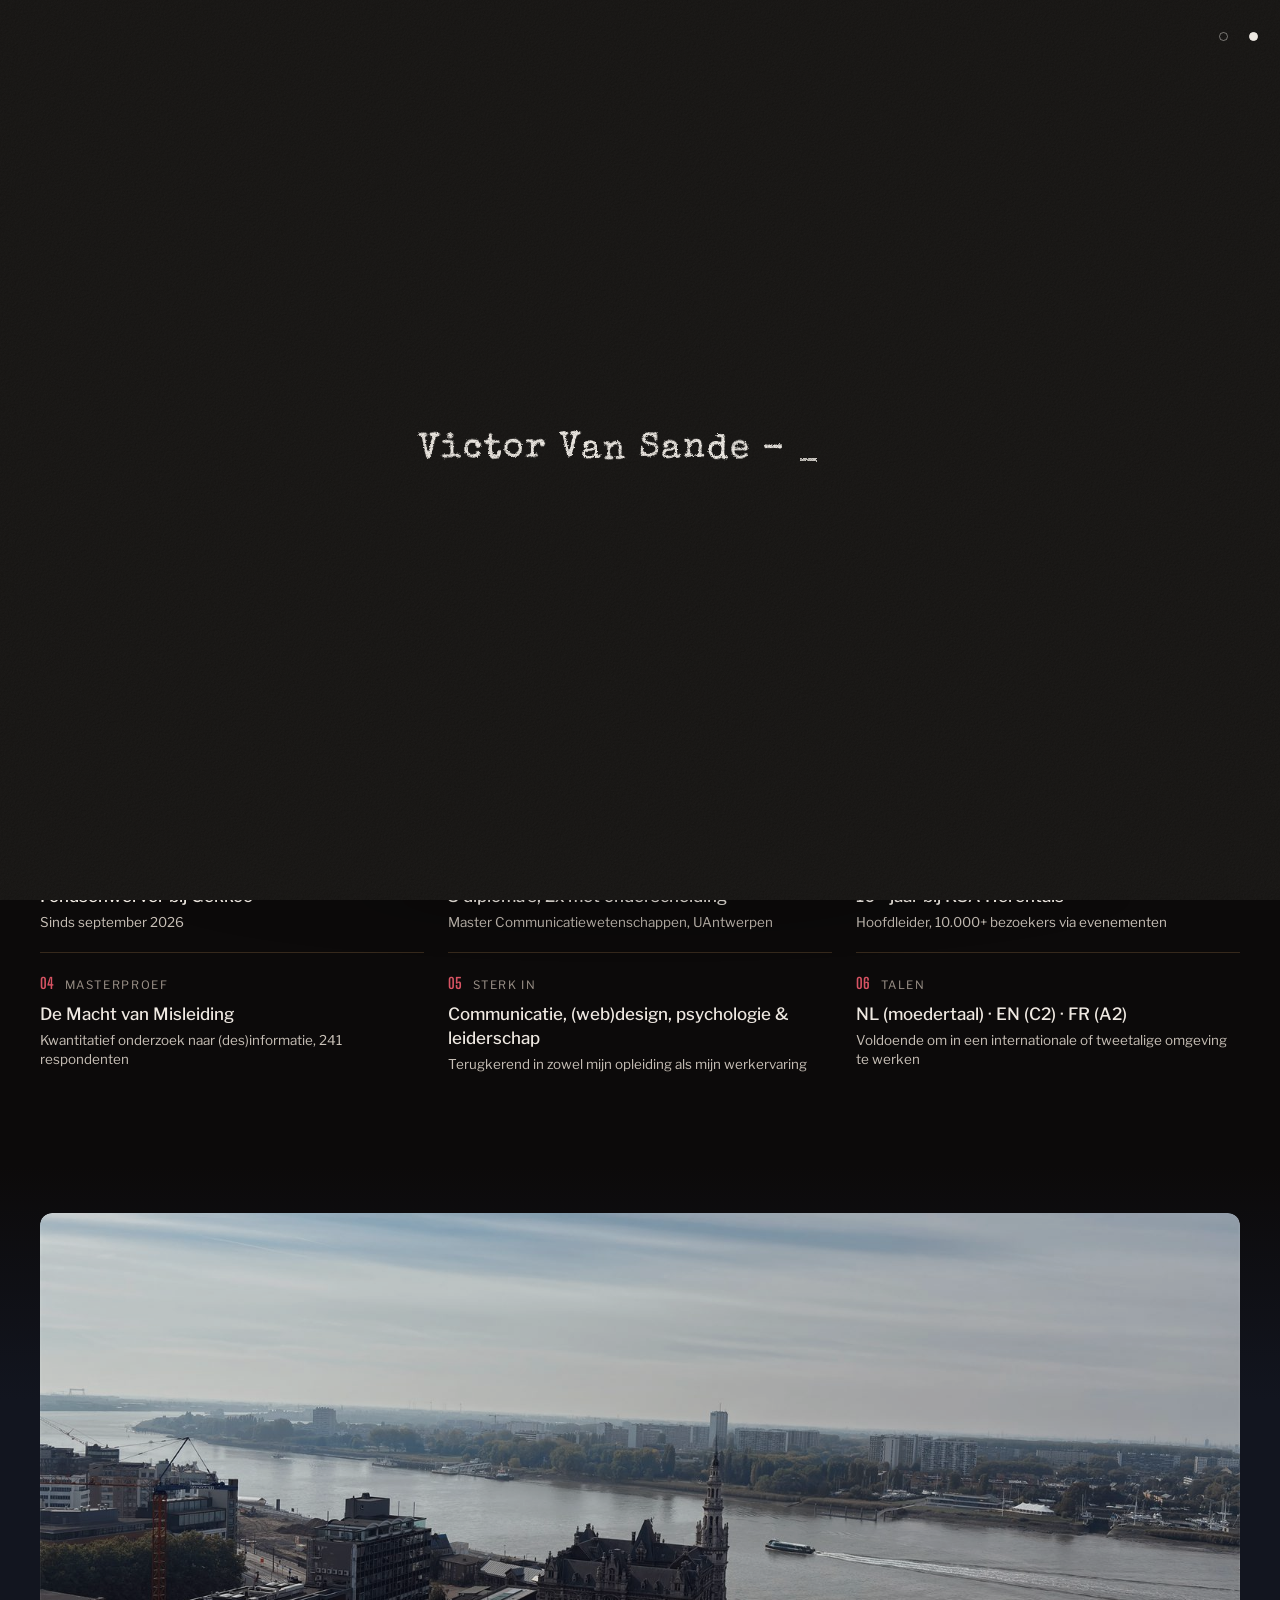
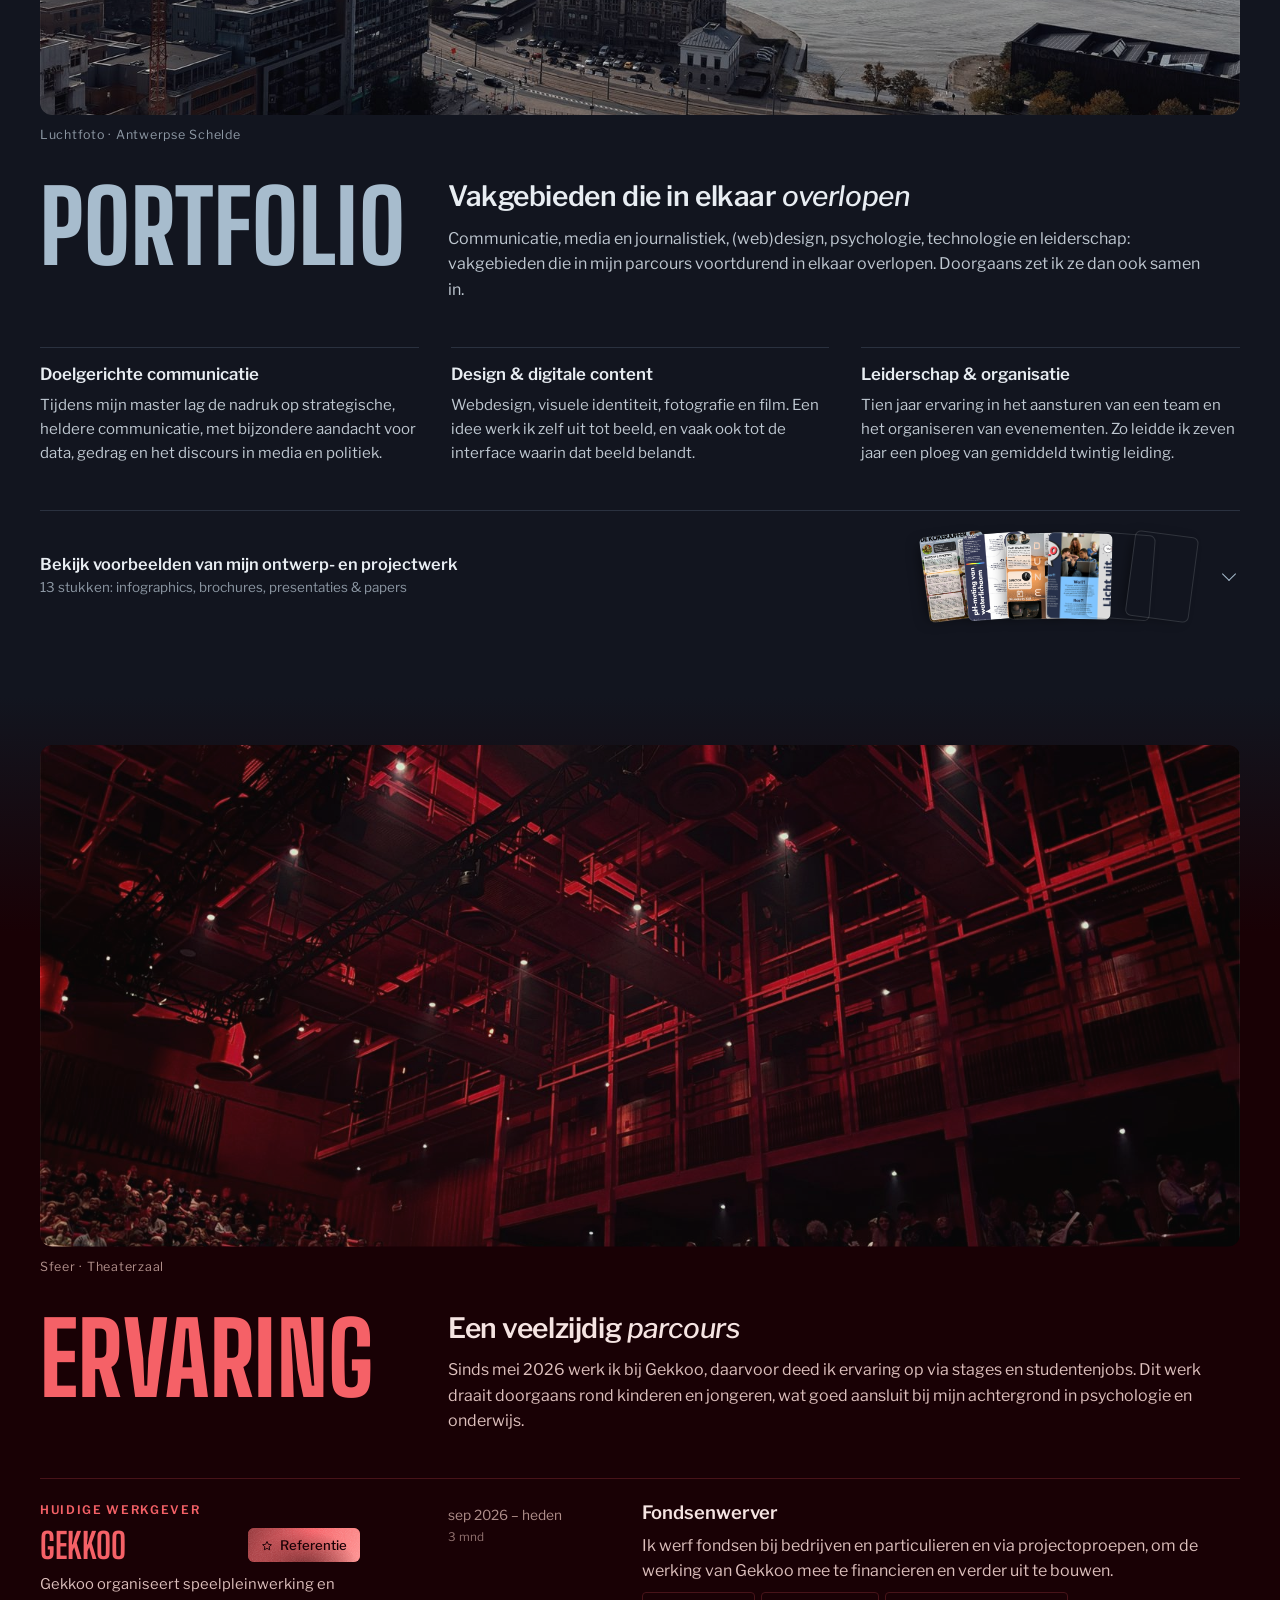
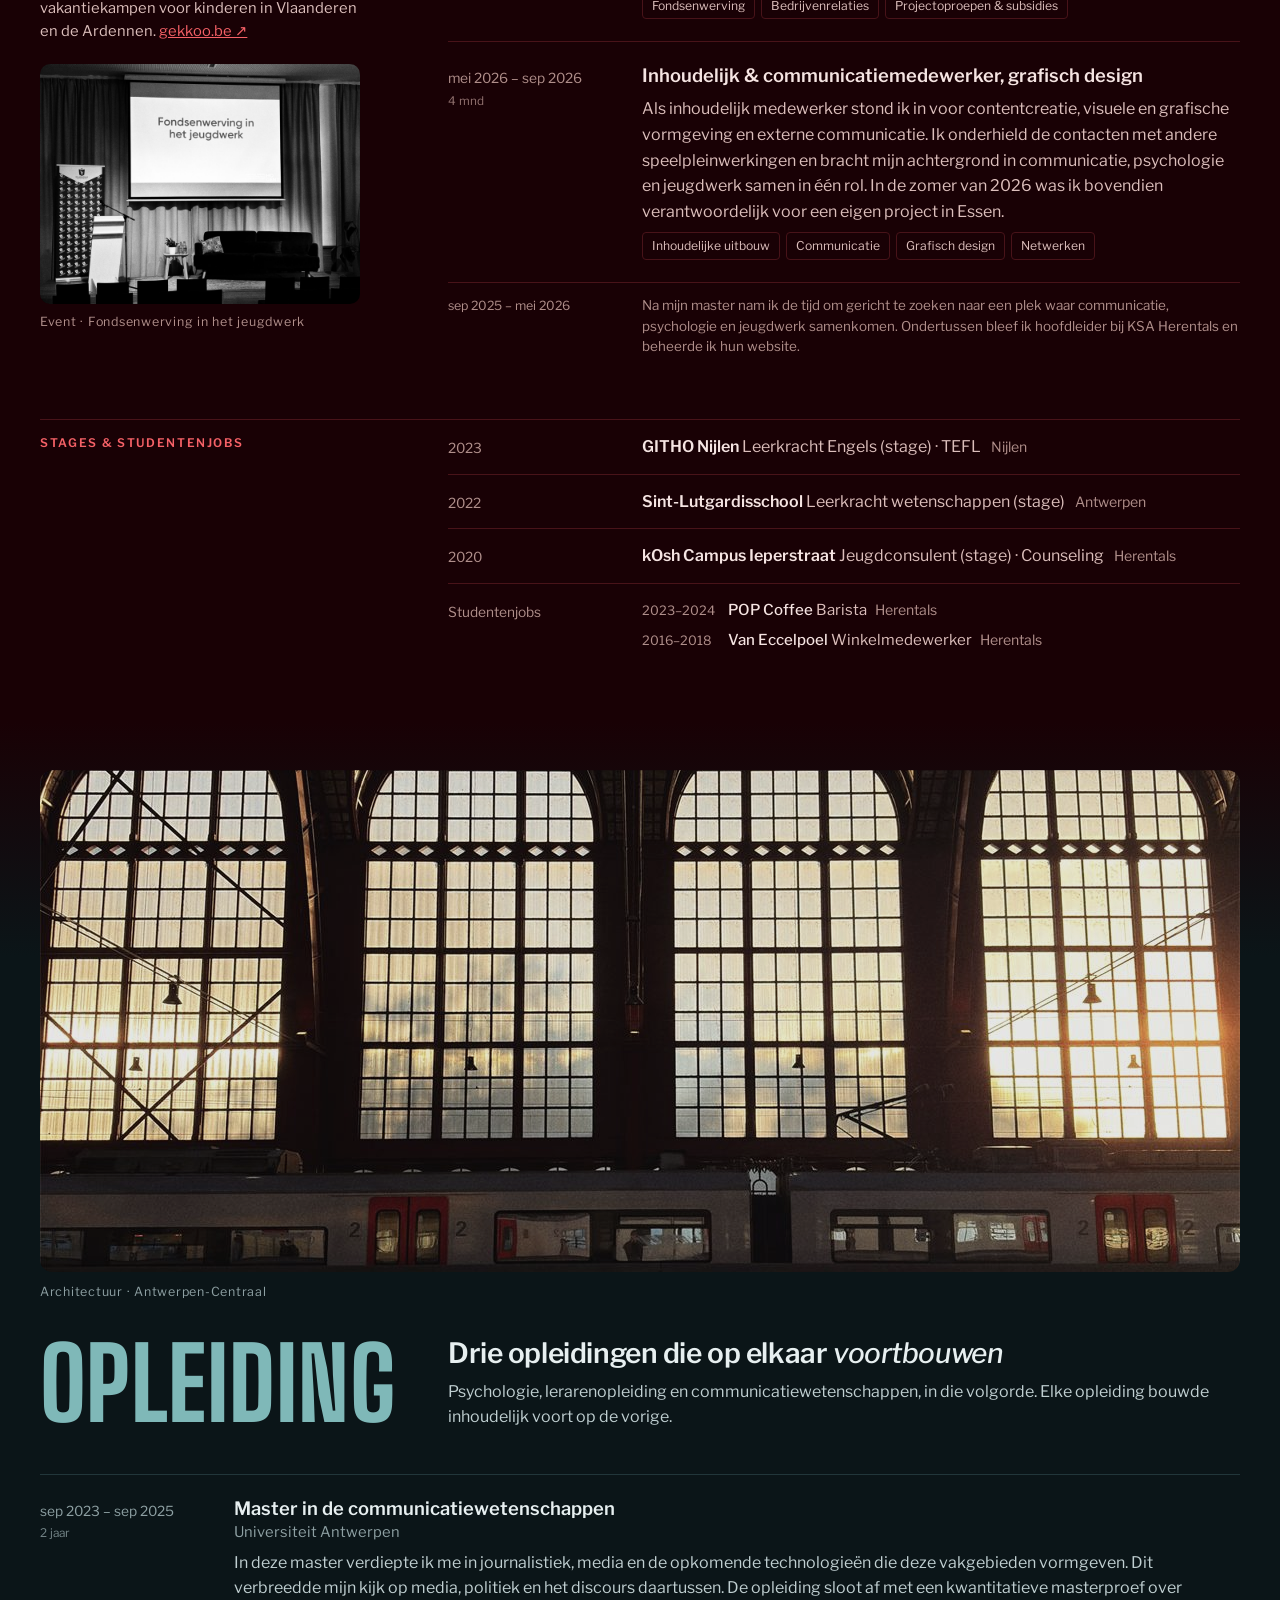
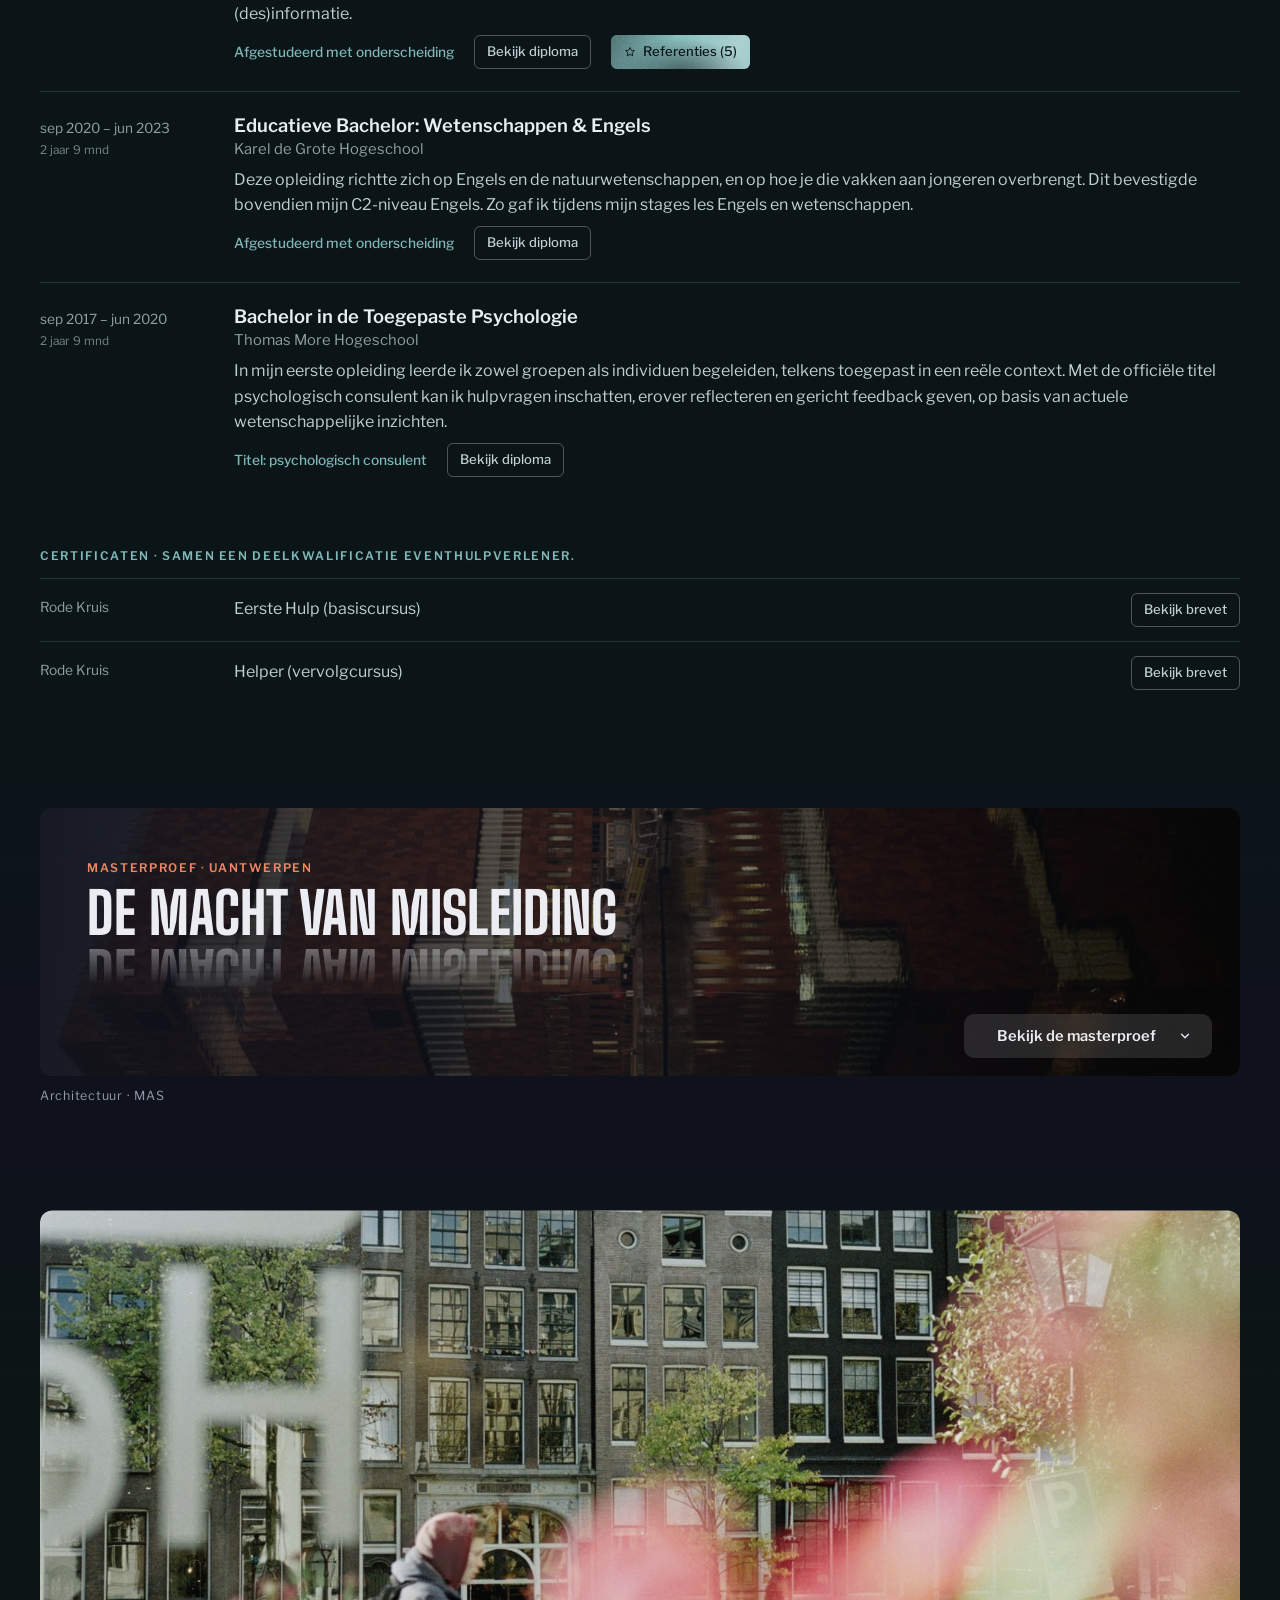
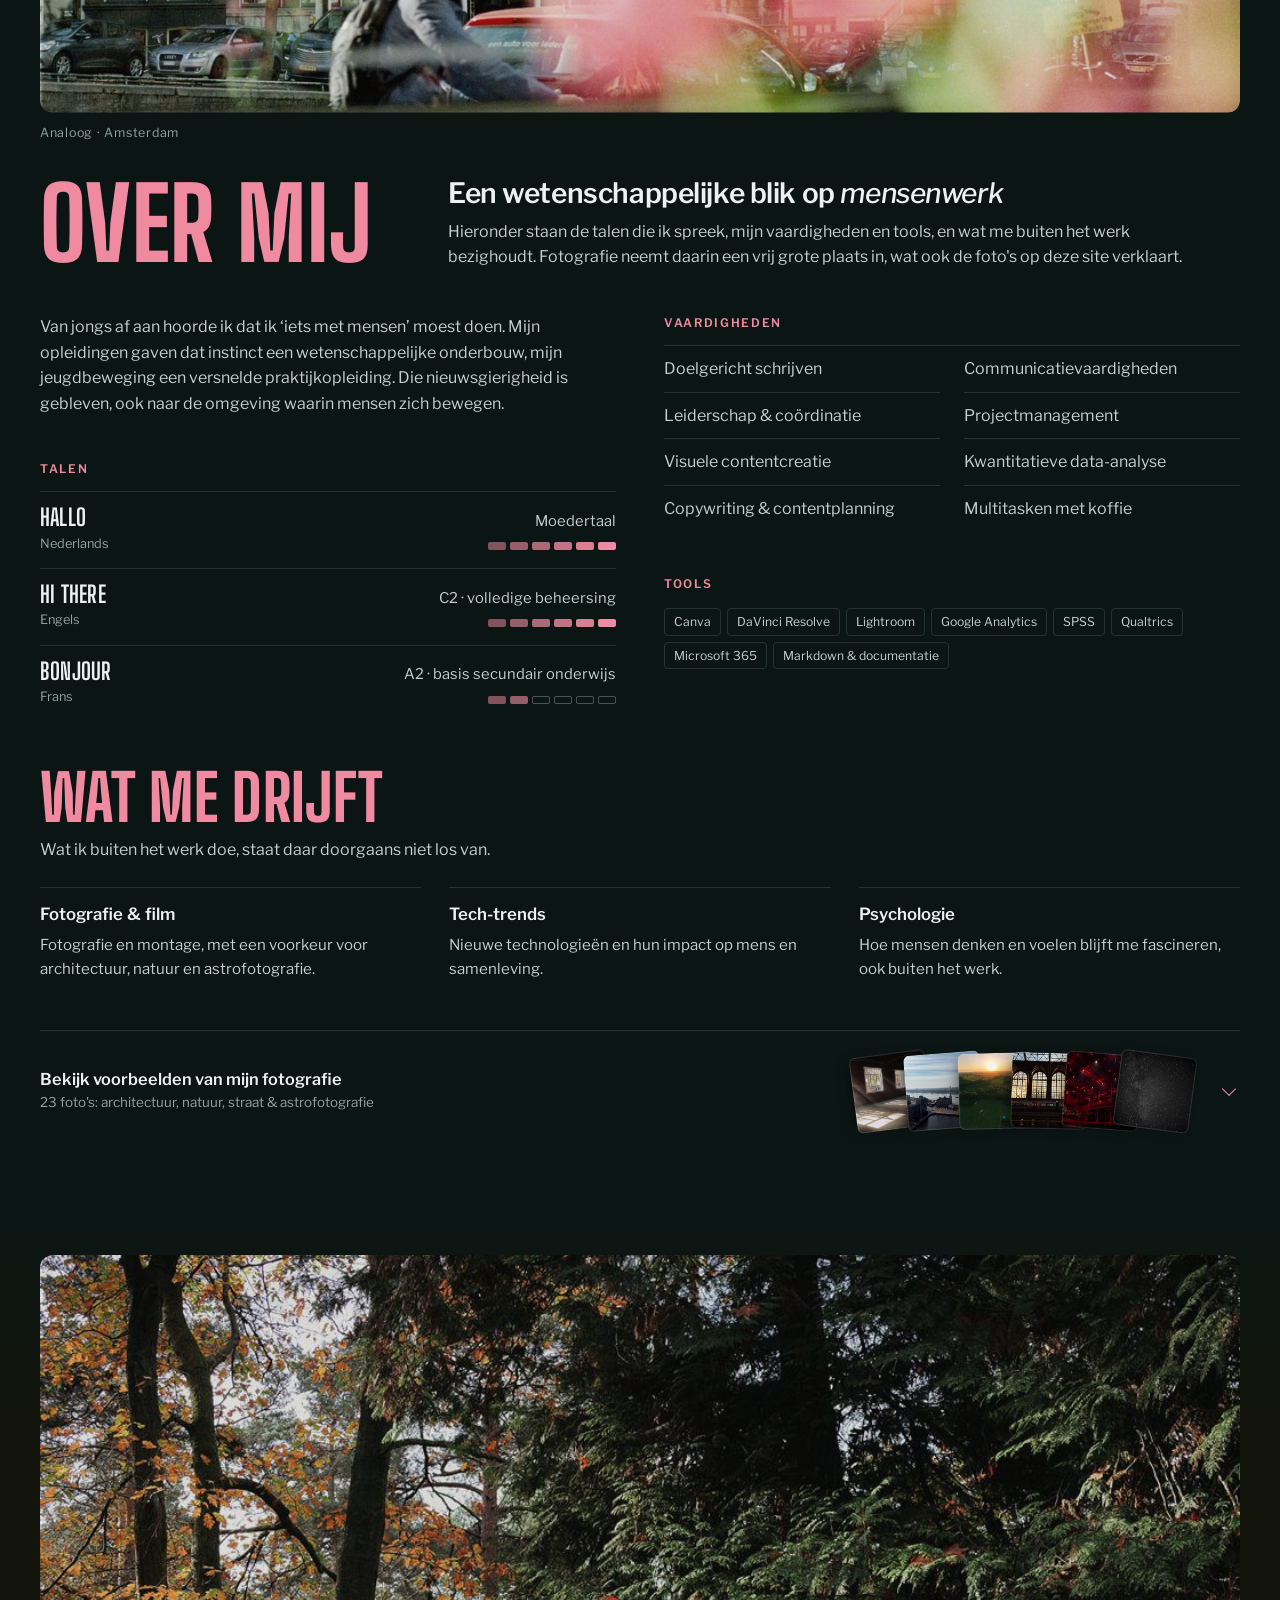
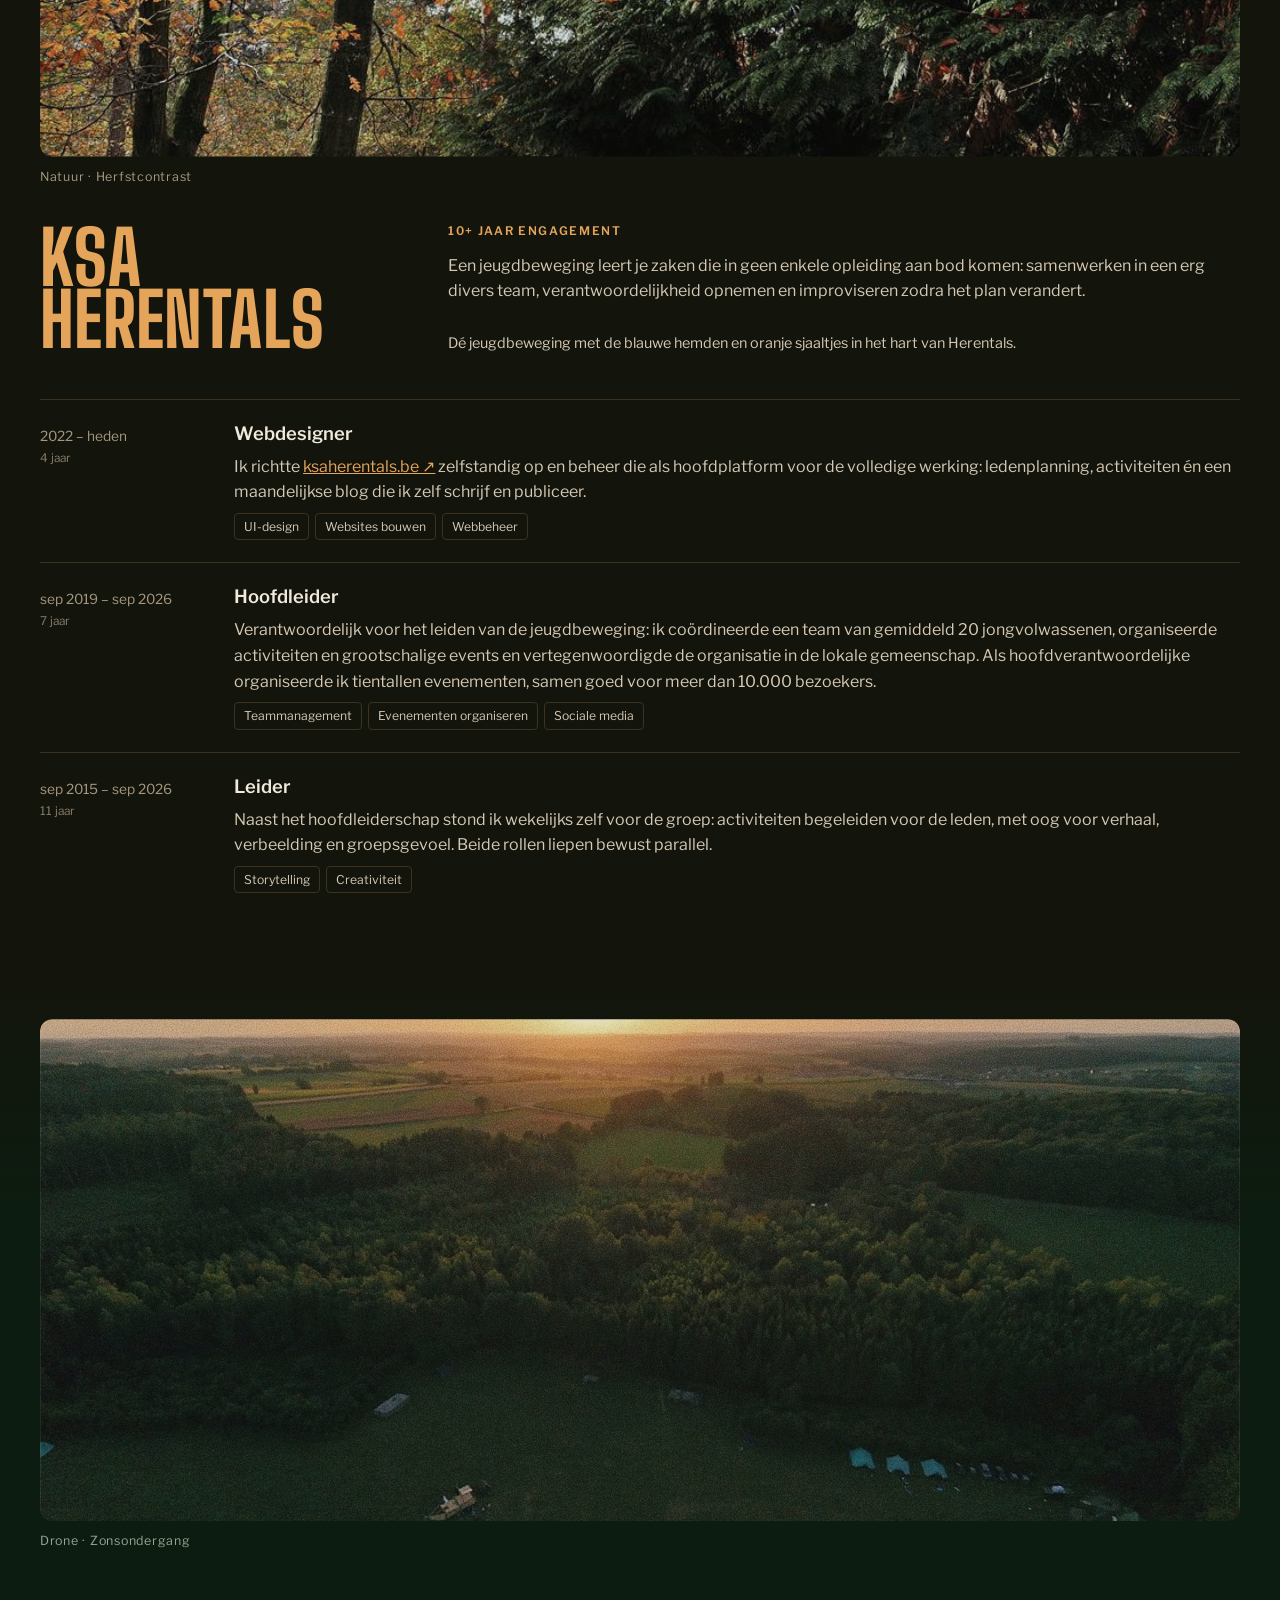
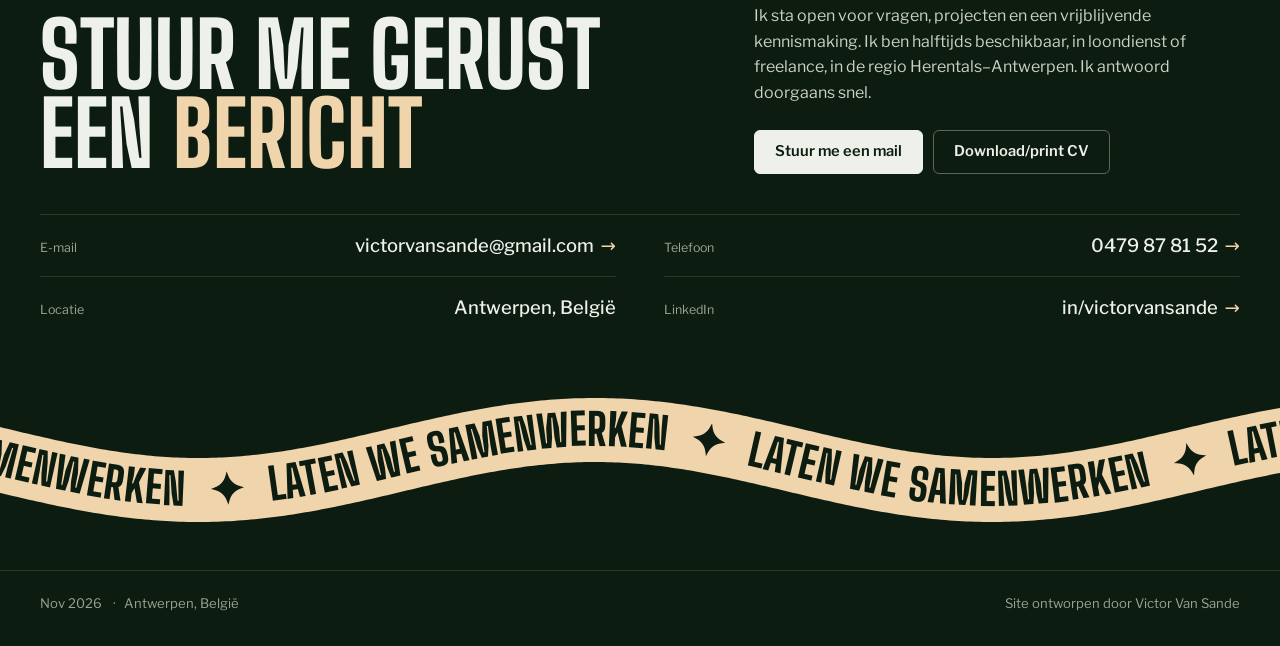
==== index.html @ a9a9ec66 "Compacte weergave: portret op de eerste kaart Co-Authored-By: Claude Opus 5.5 <noreply@anthropic.com" ====
<!DOCTYPE html>
<html lang="nl">
<head>
  <meta charset="UTF-8" />
  <meta name="viewport" content="width=device-width, initial-scale=1.0" />
  <!-- iOS maakt anders van elk getal of adres een link in een eigen kleur; de echte links staan er al -->
  <meta name="format-detection" content="telephone=no, date=no, address=no, email=no" />
  <!-- Niet indexeren: de site blijft vrij bereikbaar via de link, maar hoort
       niet in zoekresultaten thuis. -->
  <meta name="robots" content="noindex, nofollow, noarchive, nosnippet, noimageindex" />
  <meta name="googlebot" content="noindex, nofollow, noarchive, nosnippet, noimageindex" />
  <title>Victor Van Sande · Communicatiewetenschapper</title>
  <meta name="description" content="Portfolio van Victor Van Sande, communicatiewetenschapper met expertise in communicatie, media, (web)design, psychologie, technologie en leiderschap." />
  <meta property="og:type" content="website" />
  <meta property="og:url" content="https://victorvansande.be/" />
  <meta property="og:title" content="Victor Van Sande · Communicatiewetenschapper" />
  <meta property="og:description" content="Communicatiewetenschapper met expertise in communicatie, media, (web)design, psychologie, technologie en leiderschap. Master UAntwerpen met onderscheiding." />
  <meta property="og:image" content="https://victorvansande.be/assets/og-image.jpg" />
  <meta property="og:image:type" content="image/jpeg" />
  <meta property="og:image:width" content="1200" />
  <meta property="og:image:height" content="630" />
  <meta property="og:locale" content="nl_BE" />
  <meta name="twitter:card" content="summary_large_image" />
  <meta name="twitter:title" content="Victor Van Sande · Communicatiewetenschapper" />
  <meta name="twitter:description" content="Communicatiewetenschapper met expertise in communicatie, media, (web)design, psychologie, technologie en leiderschap." />
  <meta name="twitter:image" content="https://victorvansande.be/assets/og-image.jpg" />
  <meta name="theme-color" content="#0c0a0a" />
  <link rel="icon" href="assets/icons/favicon-32.png?v=2" sizes="32x32" type="image/png" />
  <link rel="icon" href="assets/icons/favicon.svg?v=2" type="image/svg+xml" />
  <link rel="apple-touch-icon" href="assets/icons/apple-touch-icon.png?v=2" />
  <link rel="manifest" href="manifest.webmanifest" />
  <meta name="apple-mobile-web-app-title" content="Victor · cv" />
  <link rel="preconnect" href="https://fonts.googleapis.com" />
  <link rel="preconnect" href="https://fonts.gstatic.com" crossorigin />
  <link href="https://fonts.googleapis.com/css2?family=Big+Shoulders+Display:wght@600;700;800&family=Libre+Franklin:ital,wght@0,400;0,500;0,600;1,400&family=IBM+Plex+Mono:wght@400;600&family=Special+Elite&display=swap" rel="stylesheet" />
  <!-- Intro "Venster": eenmalig per sessie, moet vóór de eerste paint vaststaan om flikkeren te vermijden -->
  <script>
    (function () {
      try {
        if (!sessionStorage.getItem("vvs-intro-seen")) {
          var d = document.documentElement;
          d.classList.add("intro");
          sessionStorage.setItem("vvs-intro-seen", "1");
          // het vel papier ligt er al vanaf de eerste paint, anders zie je
          // eerst kort de site; vel.js neemt het daarna over
          var rustig = matchMedia("(prefers-reduced-motion: reduce)").matches;
          try { rustig = rustig || localStorage.getItem("cv-motion") === "reduce" || sessionStorage.getItem("cv-weergave") === "compact"; } catch (e) {}
          if (!rustig) d.classList.add("vel-open");
        }
      } catch (e) { /* private mode: intro wordt gewoon overgeslagen */ }
    })();
  </script>
  <link rel="stylesheet" href="style.css?v=354" />
  <script src="i18n.js?v=104" defer></script>
  <script src="vel.js?v=8" defer></script>
  <script src="main.js?v=132" defer></script>
  <script src="galerij.js?v=4" defer></script>
  <script src="stapel.js?v=16" defer></script>
  <script src="lint.js?v=4" defer></script>
  <!-- Voorkeuren al in de kop toepassen, zodat de pagina niet zichtbaar
       verspringt. Kleurthema en licht/donker zijn weg: elke sectie haalt haar
       kleuren nu uit haar eigen foto, en een vrij te kiezen thema zou dat
       systeem doorkruisen. -->
  <script>(function(){var d=document.documentElement;try{if(localStorage.getItem('cv-motion')==='reduce')d.dataset.motion='reduce';if(localStorage.getItem('cv-contrast')==='high')d.dataset.contrast='high';var z=parseInt(localStorage.getItem('cv-zoom'),10);if(z>=80&&z<=130&&z!==100)d.style.fontSize=z+'%';if(localStorage.getItem('cv-modus')==='light'){d.dataset.mode='light';var t=document.querySelector('meta[name=theme-color]');if(t)t.content='#f6f1ea';}localStorage.removeItem('cv-weergave');if(sessionStorage.getItem('cv-weergave')==='compact')d.dataset.view='compact';var l=localStorage.getItem('cv-lang');d.lang=(l==='en')?'en':'nl';}catch(e){}})();</script>
</head>
<body>
  <a class="skip-link" href="#home" data-i18n="skip_link">Meteen naar de inhoud</a>
  <!-- Het vel papier bij het eerste bezoek (vel.js). Zonder script, bij een
       herbezoek in dezelfde sessie of bij minder beweging verschijnt het niet.
       De inktfilter laat de randen van de getypte letters rafelen en laat hier
       en daar wat inkt wegvallen. -->
  <svg width="0" height="0" style="position:absolute" aria-hidden="true">
    <filter id="vel-inkt" x="-5%" y="-20%" width="110%" height="140%">
      <feTurbulence type="fractalNoise" baseFrequency=".9" numOctaves="2" seed="4" result="ruis"/>
      <feDisplacementMap in="SourceGraphic" in2="ruis" scale="2.6" xChannelSelector="R" yChannelSelector="G" result="rafel"/>
      <feTurbulence type="fractalNoise" baseFrequency="1.6" numOctaves="1" seed="11" result="vlek"/>
      <feColorMatrix in="vlek" type="matrix" values="0 0 0 0 0  0 0 0 0 0  0 0 0 0 0  0 0 0 -1.5 1.62" result="masker"/>
      <feComposite in="rafel" in2="masker" operator="in" result="inkt"/>
      <feGaussianBlur in="inkt" stdDeviation=".3" result="zacht"/>
      <feMerge><feMergeNode in="zacht"/><feMergeNode in="zacht"/></feMerge>
    </filter>
  </svg>
  <div class="vel-waas" aria-hidden="true"></div>
  <div class="vel" id="vel" role="dialog" aria-modal="true" aria-label="Victor Van Sande - CV">
    <!-- meteen kiezen tussen licht en donker; het vel zelf volgt mee -->
    <div class="vel-keuze" role="group" aria-label="Thema" data-i18n-aria="vel_thema">
      <button type="button" class="vel-optie" data-modus="light"><i class="vel-bol" aria-hidden="true"></i><span class="vel-optie-txt" data-i18n="vel_licht">Licht</span></button>
      <button type="button" class="vel-optie" data-modus="dark"><i class="vel-bol" aria-hidden="true"></i><span class="vel-optie-txt" data-i18n="vel_donker">Donker</span></button>
    </div>
    <p class="vel-regel" aria-hidden="true"></p>
    <button type="button" class="vel-hint"><svg class="vel-pijl" width="22" height="12" viewBox="0 0 22 12" fill="none" stroke="currentColor" stroke-width="1.4" stroke-linecap="round" stroke-linejoin="round" aria-hidden="true"><path d="M2 10.5 11 2l9 8.5"/></svg><span class="vel-hint-txt" data-i18n="vel_hint">Veeg omhoog</span></button>
  </div>

  <!-- NAV -->
  <header class="nav">
    <div class="wrap nav-inner">
      <a href="#home" class="brand" translate="no">Victor Van Sande</a>
      <div class="nav-right">
        <nav class="nav-links" id="hoofdmenu" aria-label="Hoofdmenu">
          <a href="#werk" data-i18n="nav_werk">Portfolio</a>
          <a href="#ervaring" data-i18n="nav_ervaring">Ervaring</a>
          <a href="#opleiding" data-i18n="nav_opleiding">Opleiding</a>
          <a href="#over" data-i18n="nav_over">Over mij</a>
          <a href="#contact" data-i18n="nav_contact">Contact</a>
        </nav>
        <!-- Lichte versie: de keuze wordt bewaard onder cv-modus en niet onder
             het oude cv-mode, anders kwamen terugkerende bezoekers van de vorige
             site (waar licht de standaard was) ongevraagd in de lichte versie. -->
        <button class="mode-toggle" type="button" aria-pressed="false" aria-label="Lichte versie" title="Licht / donker">
          <svg class="sun" width="17" height="17" viewBox="0 0 24 24" fill="none" stroke="currentColor" stroke-width="2" stroke-linecap="round" aria-hidden="true"><circle cx="12" cy="12" r="4"/><path d="M12 2v2M12 20v2M4.9 4.9l1.4 1.4M17.7 17.7l1.4 1.4M2 12h2M20 12h2M4.9 19.1l1.4-1.4M17.7 6.3l1.4-1.4"/></svg>
          <svg class="moon" width="16" height="16" viewBox="0 0 24 24" fill="none" stroke="currentColor" stroke-width="2" stroke-linejoin="round" aria-hidden="true"><path d="M21 12.8A9 9 0 1 1 11.2 3a7 7 0 0 0 9.8 9.8z"/></svg>
        </button>
        <div class="settings-wrap">
          <button class="settings-toggle" aria-label="Instellingen / Settings" title="Instellingen" aria-expanded="false" aria-haspopup="true">
            <svg width="18" height="18" viewBox="0 0 24 24" fill="none" stroke="currentColor" stroke-width="2" stroke-linecap="round" stroke-linejoin="round" aria-hidden="true"><path d="M4 6h10M18 6h2M4 12h4M12 12h8M4 18h12M20 18h0"/><circle cx="16" cy="6" r="2"/><circle cx="10" cy="12" r="2"/><circle cx="18" cy="18" r="2"/></svg>
          </button>
          <div class="settings-pop" role="group" aria-label="Instellingen">
            <!-- Taal staat sinds nov 2026 in de instellingen (Victors vraag); enkel
                 licht/donker staat nog los in de menubalk. Elke taal in haar eigen taal. -->
            <h4 id="taal-kop" data-i18n="set_lang">Taal</h4>
            <div class="taal-keuze" role="group" aria-labelledby="taal-kop">
              <button type="button" data-lang="nl" lang="nl" translate="no" aria-pressed="true">Nederlands</button>
              <button type="button" data-lang="en" lang="en" translate="no" aria-pressed="false">English</button>
            </div>
            <h4 data-i18n="a11y_title">Toegankelijkheid</h4>
            <label class="a11y-row"><span data-i18n="a11y_motion">Minder beweging</span><input type="checkbox" class="a11y-motion"><span class="sw" aria-hidden="true"></span></label>
            <label class="a11y-row"><span data-i18n="a11y_contrast">Hoger contrast</span><input type="checkbox" class="a11y-contrast"><span class="sw" aria-hidden="true"></span></label>
            <div class="zoom-row">
              <span data-i18n="a11y_zoom">Tekstgrootte</span>
              <div class="zoom-ctl">
                <button type="button" class="zoom-btn zoom-out" aria-label="Kleiner">&minus;</button>
                <span class="zoom-val" aria-live="polite">100%</span>
                <button type="button" class="zoom-btn zoom-in" aria-label="Groter">+</button>
              </div>
            </div>
            <h4 data-i18n="set_view">Weergave</h4>
            <label class="a11y-row"><span data-i18n="set_compact">Compacte weergave</span><input type="checkbox" class="view-compact"><span class="sw" aria-hidden="true"></span></label>
            <h4 data-i18n="set_download">Downloads</h4>
            <a href="assets/cv-victor-van-sande.pdf" download class="set-action">
              <span data-i18n="set_cv_pdf">CV als PDF</span>
              <span class="set-action-sub" data-i18n="set_cv_pdf_sub">Om te mailen of af te drukken</span>
            </a>
            <!-- De ATS-versie staat tijdelijk offline. Terugzetten = dit commentaar
                 openen; het bestand, cv-print-ats.html en de vertalingen blijven
                 staan, dus er is verder niets voor nodig. -->
            <!--
            <a href="assets/cv-victor-van-sande-ats.pdf" download class="set-action">
              <span data-i18n="set_cv_ats">CV voor sollicitatieportalen</span>
              <span class="set-action-sub" data-i18n="set_cv_ats_sub">Één kolom, voor scansoftware</span>
            </a>
            -->
          </div>
        </div>
        <button class="burger" aria-label="Menu" aria-expanded="false" aria-controls="hoofdmenu"><span></span><span></span></button>
      </div>
    </div>
  </header>

  <main>

  <!-- ============ COMPACTE WEERGAVE ============
       Een samenvatting van de hele site als stapel kaarten, één per onderdeel,
       met de foto en de kleuren van dat onderdeel. Enkel zichtbaar wanneer
       data-view="compact" op <html> staat (instellingen, onthouden onder
       cv-weergave in sessionStorage: enkel voor dit bezoek, zodat wie de link
       later opnieuw opent altijd op het vel en de volledige site start; de
       oude keuze in localStorage wordt in de kop gewist). De gewone secties
       zijn dan verborgen. "Lees verder" zet de
       gewone weergave terug en springt naar het onderdeel. De beweging zit in
       stapel.js. Eigen bouw, geïnspireerd op de Scroll Stack van React Bits Pro. -->
  <section class="stack" id="compact" aria-label="Compacte weergave">
    <div class="stack-stage">
      <article class="stack-card grade g-eclipse">
        <picture><source media="(max-width: 700px)" srcset="assets/photos/m/zonsverduistering.webp" type="image/webp" /><img width="1600" height="1200" src="assets/photos/zonsverduistering.jpg" alt="Close-up van een zonsverduistering met een gloeiende rand" loading="lazy" /></picture>
        <div class="stack-body">
          <p class="label"><span data-i18n="hero_role">Communicatiewetenschapper.</span></p>
          <div class="stack-naam"><span class="stack-portret" aria-hidden="true"><img src="assets/victor-profiel.jpg" alt="" width="400" height="400" loading="lazy" decoding="async" /></span><h2 class="stack-title" translate="no"><span class="em-serif">Victor</span> Van Sande</h2></div>
          <p class="stack-text"><span data-i18n="hero_lead_2">Ik benader communicatie op een analytische, wetenschappelijke manier, zonder daarbij de mens achter de boodschap uit het oog te verliezen.</span></p>
          <div class="btn-row"><a href="#home" class="btn btn-line stack-more" data-i18n="stack_more">Lees verder</a></div>
        </div>
        <div class="stack-hoek"><a href="assets/cv-victor-van-sande.pdf" download><svg width="17" height="17" viewBox="0 0 24 24" fill="none" stroke="currentColor" stroke-width="2" stroke-linecap="round" stroke-linejoin="round" aria-hidden="true"><path d="M12 3v12m0 0 4-4m-4 4-4-4"/><path d="M4 17v2a2 2 0 0 0 2 2h12a2 2 0 0 0 2-2v-2"/></svg><span data-i18n="hero_cta_cv">Download/print CV</span></a></div>
      </article>
      <article class="stack-card grade g-schelde">
        <picture><source media="(max-width: 700px)" srcset="assets/photos/m/antwerpen-skyline-schelde.webp" type="image/webp" /><img width="1600" height="1200" src="assets/photos/antwerpen-skyline-schelde.jpg" alt="Luchtfoto van de Antwerpse skyline met de Schelde" loading="lazy" /></picture>
        <div class="stack-body">
          <p class="label"><span data-i18n="nav_werk">Portfolio</span></p>
          <h2 class="stack-title"><span data-i18n="hl_h2">Vakgebieden die in elkaar <span class="grad-text em-serif">overlopen</span></span></h2>
          <p class="stack-text"><span data-i18n="hl_lead">Communicatie, media en journalistiek, (web)design, psychologie, technologie en leiderschap: vakgebieden die in mijn parcours voortdurend in elkaar overlopen. Doorgaans zet ik ze dan ook samen in.</span></p>
          <div class="btn-row"><a href="#werk" class="btn btn-line stack-more" data-i18n="stack_more">Lees verder</a></div>
        </div>
      </article>
      <article class="stack-card grade g-theater">
        <picture><source media="(max-width: 700px)" srcset="assets/photos/m/theaterzaal-rood-licht.webp" type="image/webp" /><img width="1600" height="1200" src="assets/photos/theaterzaal-rood-licht.jpg" alt="Theaterzaal in rood licht" loading="lazy" /></picture>
        <div class="stack-body">
          <p class="label"><span data-i18n="job_eyebrow">Huidige werkgever</span></p>
          <h2 class="stack-title"><span data-i18n="stack_gekkoo">Fondsenwerver bij <span class="em-serif" translate="no">Gekkoo</span></span></h2>
          <p class="stack-text"><span data-i18n="gekkoo_role1_p">Ik werf fondsen bij bedrijven en particulieren en via projectoproepen, om de werking van Gekkoo mee te financieren en verder uit te bouwen.</span></p>
          <div class="btn-row"><a href="#ervaring" class="btn btn-line stack-more" data-i18n="stack_more">Lees verder</a></div>
        </div>
      </article>
      <article class="stack-card grade g-centraal">
        <picture><source media="(max-width: 700px)" srcset="assets/photos/m/antwerpen-centraal-vensters.webp" type="image/webp" /><img width="1200" height="1600" src="assets/photos/antwerpen-centraal-vensters.jpg" alt="Vensters van Antwerpen-Centraal in tegenlicht" loading="lazy" /></picture>
        <div class="stack-body">
          <p class="label"><span data-i18n="nav_opleiding">Opleiding</span></p>
          <h2 class="stack-title"><span data-i18n="stack_edu">3 diploma's, 2x met <span class="em-serif">onderscheiding</span></span></h2>
          <p class="stack-text"><span data-i18n="edu_lead">Psychologie, lerarenopleiding en communicatiewetenschappen, in die volgorde. Elke opleiding bouwde inhoudelijk voort op de vorige.</span></p>
          <div class="btn-row"><a href="#opleiding" class="btn btn-line stack-more" data-i18n="stack_more">Lees verder</a></div>
        </div>
      </article>
      <article class="stack-card grade g-urbex">
        <picture><source media="(max-width: 700px)" srcset="assets/photos/m/mas-spiegeling.webp" type="image/webp" /><img width="1600" height="1201" src="assets/photos/mas-spiegeling.jpg" alt="Het MAS op zijn zij, met rechts zijn weerspiegeling" loading="lazy" /></picture>
        <div class="stack-body">
          <p class="label"><span data-i18n="tldr_thesis_lbl">Masterproef</span></p>
          <h2 class="stack-title"><span data-i18n="stack_thesis">De Macht van <span class="em-serif">Misleiding</span></span></h2>
          <p class="stack-text"><span data-i18n="tldr_thesis_sub">Kwantitatief onderzoek naar (des)informatie, 241 respondenten</span></p>
          <div class="btn-row"><a href="#masterproef" class="btn btn-line stack-more" data-i18n="stack_more">Lees verder</a></div>
        </div>
      </article>
      <article class="stack-card grade g-gracht">
        <picture><source media="(max-width: 700px)" srcset="assets/photos/m/amsterdam-grachtenpanden-film.webp" type="image/webp" /><img width="1600" height="1095" src="assets/photos/amsterdam-grachtenpanden-film.jpg" alt="Grachtenpanden in Amsterdam door een raam, op film" loading="lazy" /></picture>
        <div class="stack-body">
          <p class="label"><span data-i18n="nav_over">Over mij</span></p>
          <h2 class="stack-title stack-title-lang"><span data-i18n="over_h2">Een wetenschappelijke blik op <span class="grad-text em-serif">mensenwerk</span></span></h2>
          <p class="stack-text"><span data-i18n="over_bio2">Van jongs af aan hoorde ik dat ik &lsquo;iets met mensen&rsquo; moest doen. Mijn opleidingen gaven dat instinct een wetenschappelijke onderbouw, mijn jeugdbeweging een versnelde praktijkopleiding. Die nieuwsgierigheid is gebleven, ook naar de omgeving waarin mensen zich bewegen.</span></p>
          <div class="btn-row"><a href="#over" class="btn btn-line stack-more" data-i18n="stack_more">Lees verder</a></div>
        </div>
      </article>
      <article class="stack-card grade g-herfst">
        <picture><source media="(max-width: 700px)" srcset="assets/photos/m/herfstbos-contrast.webp" type="image/webp" /><img width="1050" height="1400" src="assets/photos/herfstbos-contrast.jpg" alt="Herfstbos met groene naaldboom en oranje bladeren" loading="lazy" /></picture>
        <div class="stack-body">
          <p class="label"><span data-i18n="ksa_eyebrow">10+ jaar engagement</span></p>
          <h2 class="stack-title" translate="no"><span class="em-serif">KSA</span> Herentals</h2>
          <p class="stack-text"><span data-i18n="ksa_lead">Een jeugdbeweging leert je zaken die in geen enkele opleiding aan bod komen: samenwerken in een erg divers team, verantwoordelijkheid opnemen en improviseren zodra het plan verandert.</span></p>
          <div class="btn-row"><a href="#ksa" class="btn btn-line stack-more" data-i18n="stack_more">Lees verder</a></div>
        </div>
      </article>
      <article class="stack-card grade g-veld">
        <picture><source media="(max-width: 700px)" srcset="assets/photos/m/drone-zonsondergang-kampeerveld.webp" type="image/webp" /><img width="1600" height="1200" src="assets/photos/drone-zonsondergang-kampeerveld.jpg" alt="Dronefoto van een zonsondergang boven een kampeerveld" loading="lazy" /></picture>
        <div class="stack-body">
          <p class="label"><span data-i18n="nav_contact">Contact</span></p>
          <h2 class="stack-title"><span data-i18n="contact_final_h2">Stuur me gerust een <span class="grad-text em-serif">bericht</span></span></h2>
          <p class="stack-text"><span data-i18n="contact_final_lead">Ik sta open voor vragen, projecten en een vrijblijvende kennismaking. Ik ben halftijds beschikbaar, in loondienst of freelance, in de regio Herentals–Antwerpen. Ik antwoord doorgaans snel.</span></p>
          <div class="btn-row"><a href="#contact" class="btn btn-line stack-more" data-i18n="stack_more">Lees verder</a></div>
        </div>
        <div class="stack-hoek"><a href="mailto:victorvansande@gmail.com"><svg width="17" height="17" viewBox="0 0 24 24" fill="none" stroke="currentColor" stroke-width="2" stroke-linecap="round" stroke-linejoin="round" aria-hidden="true"><rect x="3" y="5" width="18" height="14" rx="2"/><path d="m3 7 9 6 9-6"/></svg><span data-i18n="contact_btn_mail">Stuur me een mail</span></a></div>
      </article>
      <span data-sjabloon="flip" data-i18n="stack_flip" hidden>Draai om</span>
      <span data-sjabloon="terug" data-i18n="stack_back" hidden>Terug</span>
      <div class="stack-ui" aria-hidden="true"><div class="stack-rail"><i></i></div><span class="stack-count">1 / 8</span></div>
      <!-- de footer van de compacte weergave: verschijnt op de laatste kaart op de
           plek van de voortgangsbalk (stapel.js); de gewone footer is dan verborgen -->
      <div class="stack-voet">
        <p><span data-i18n="footer_updated">Nov 2026</span><span data-i18n="footer_place">Antwerpen, België</span></p>
        <p><span data-i18n="colofon">Site ontworpen door Victor Van Sande</span></p>
      </div>
    </div>
  </section>

  <!-- ============ HOME ============
       Elke sectie opent met een eigen foto in breedbeeld, en haalt haar
       kleuren uit die foto: de achtergrond uit de donkerste tint, het accent
       uit een heldere. Zo krijgt de pagina een kleurverloop zonder dat er iets
       beweegt. De tinten zijn gemeten op de foto's zelf (zie style.css). -->
  <div class="sec grade g-eclipse" id="home">
    <div class="wrap">
      <figure class="frame frame-hero">
        <picture><source media="(max-width: 700px)" srcset="assets/photos/m/zonsverduistering.webp" type="image/webp" /><img src="assets/photos/zonsverduistering.jpg" alt="Close-up van een zonsverduistering met een gloeiende rand" width="1600" height="1200" fetchpriority="high" /></picture>
        <figcaption data-i18n="photo_eclipse_t">Astrofotografie · Zonsverduistering</figcaption>
      </figure>
      <div class="hero">
        <h1 class="hero-name prism-host" translate="no"><span class="grad-text">Victor Van Sande</span></h1>
        <div class="hero-side">
          <p class="hero-lead"><span data-i18n="hero_role">Communicatiewetenschapper.</span> <span data-i18n="hero_lead_2">Ik benader communicatie op een analytische, wetenschappelijke manier, zonder daarbij de mens achter de boodschap uit het oog te verliezen.</span></p>
          <p class="hero-meta"><span data-i18n="tldr_role_val">Fondsenwerver bij Gekkoo</span> · <span data-i18n="hero_eyebrow">Halftijds beschikbaar</span> · <span data-i18n="tldr_avail_sub">Regio Herentals&ndash;Antwerpen</span></p>
          <div class="btn-row">
            <a href="assets/cv-victor-van-sande.pdf" download class="btn"><span data-i18n="hero_cta_cv">Download/print CV</span></a>
            <a href="#werk" class="btn btn-line"><span data-i18n="hero_cta_work">Bekijk mijn portfolio</span></a>
          </div>
          <!-- Naar de compacte weergave (stapel.js); zonder script verborgen,
               want dan is er geen stapel. -->
          <button type="button" class="kort-knop" data-naar-compact hidden><span data-i18n="hero_kort">Weinig tijd? Lees de compacte versie</span><span class="kort-pijl" aria-hidden="true">&rarr;</span></button>
        </div>
      </div>

      <!-- De essentie staat open. Ze zat achter een knop, maar wie snel wil
           weten wie dit is, hoort niet eerst te moeten klikken. -->
      <section class="essentie" id="tldr" aria-labelledby="ess-kop">
        <h2 class="label" id="ess-kop" data-i18n="ess_h">In één oogopslag</h2>
        <dl class="facts">
          <div><dt data-i18n="tldr_role_lbl">Huidige rol</dt><dd data-i18n="tldr_role_val">Fondsenwerver bij Gekkoo</dd><dd class="sub" data-i18n="tldr_role_sub">Sinds september 2026</dd></div>
          <div><dt data-i18n="tldr_edu_lbl">Opleiding</dt><dd data-i18n="tldr_edu_val">3 diploma's, 2x met onderscheiding</dd><dd class="sub" data-i18n="tldr_edu_sub">Master Communicatiewetenschappen, UAntwerpen</dd></div>
          <div><dt data-i18n="tldr_ksa_lbl">Leiderschap</dt><dd data-i18n="tldr_ksa_val">10+ jaar bij KSA Herentals</dd><dd class="sub" data-i18n="tldr_ksa_sub">Hoofdleider, 10.000+ bezoekers via evenementen</dd></div>
          <div><dt data-i18n="tldr_thesis_lbl">Masterproef</dt><dd data-i18n="tldr_thesis_val">De Macht van Misleiding</dd><dd class="sub" data-i18n="tldr_thesis_sub">Kwantitatief onderzoek naar (des)informatie, 241 respondenten</dd></div>
          <div><dt data-i18n="tldr_domains_lbl">Sterk in</dt><dd data-i18n="tldr_domains_val">Communicatie, (web)design, psychologie &amp; leiderschap</dd><dd class="sub" data-i18n="tldr_domains_sub">Terugkerend in zowel mijn opleiding als mijn werkervaring</dd></div>
          <div><dt data-i18n="tldr_lang_lbl">Talen</dt><dd data-i18n="tldr_lang_val">NL (moedertaal) · EN (C2) · FR (A2)</dd><dd class="sub" data-i18n="tldr_lang_sub">Voldoende om in een internationale of tweetalige omgeving te werken</dd></div>
        </dl>
      </section>
    </div>
  </div><!-- /#home -->

  <!-- ============ WERK ============ -->
  <div class="sec grade g-schelde" id="werk">
    <div class="wrap">
      <figure class="frame">
        <picture><source media="(max-width: 700px)" srcset="assets/photos/m/antwerpen-skyline-schelde.webp" type="image/webp" /><img src="assets/photos/antwerpen-skyline-schelde.jpg" alt="Luchtfoto van de Antwerpse skyline met de Schelde en het Loodswezengebouw" width="1600" height="1200" loading="lazy" /></picture>
        <figcaption data-i18n="photo_skyline_t">Luchtfoto · Antwerpse Schelde</figcaption>
      </figure>
      <div class="sec-head">
        <h2 class="sec-title" data-i18n="nav_werk">Portfolio</h2>
        <div>
          <p class="sec-sub" data-i18n="hl_h2">Vakgebieden die in elkaar <span class="grad-text em-serif">overlopen</span></p>
          <p class="sec-lead" data-i18n="hl_lead">Communicatie, media en journalistiek, (web)design, psychologie, technologie en leiderschap: vakgebieden die in mijn parcours voortdurend in elkaar overlopen. Doorgaans zet ik ze dan ook samen in.</p>
        </div>
      </div>
      <div class="cols-3">
        <div class="pillar"><h3 data-i18n="card_comm_h">Doelgerichte communicatie</h3><p data-i18n="card_comm_p">Tijdens mijn master lag de nadruk op strategische, heldere communicatie, met bijzondere aandacht voor data, gedrag en het discours in media en politiek.</p></div>
        <div class="pillar"><h3 data-i18n="card_design_h">Design &amp; digitale content</h3><p data-i18n="card_design_p">Webdesign, visuele identiteit, fotografie en film. Een idee werk ik zelf uit tot beeld, en vaak ook tot de interface waarin dat beeld belandt.</p></div>
        <div class="pillar"><h3 data-i18n="card_lead_h">Leiderschap &amp; organisatie</h3><p data-i18n="card_lead_p">Tien jaar ervaring in het aansturen van een team en het organiseren van evenementen. Zo leidde ik zeven jaar een ploeg van gemiddeld twintig leiding.</p></div>
      </div>

      <!-- Dichtgeklapt met een strookje beelden als voorproef. Een gewoon
           <details>-element: werkt zonder javascript en een schermlezer meldt
           vanzelf of het open of dicht staat. Openen gebeurt zonder animatie. -->
      <details class="fold">
        <summary>
          <span class="fold-txt"><strong data-i18n="designs_toggle_open">Bekijk voorbeelden van mijn ontwerp- en projectwerk</strong><span data-i18n="designs_toggle_sub">13 stukken: infographics, brochures, presentaties &amp; papers</span></span>
          <span class="fold-peek" aria-hidden="true"><span class="peek-kaart" style="--i:0"><img loading="lazy" decoding="async" width="900" height="1273" src="assets/designs/poster-kokerjuffer.jpg" alt="" /></span><span class="peek-kaart" style="--i:1"><img loading="lazy" decoding="async" width="900" height="1273" src="assets/designs/infographic-ph-meting.jpg" alt="" /></span><span class="peek-kaart" style="--i:2"><img loading="lazy" decoding="async" width="900" height="1273" src="assets/designs/poster-dune-voorbeeld.jpg" alt="" /></span><span class="peek-kaart" style="--i:3"><img loading="lazy" decoding="async" width="1100" height="850" src="assets/designs/brochure-licht-uit.jpg" alt="" /></span><span class="peek-kaart" style="--i:4"><img loading="lazy" decoding="async" width="1400" height="787" src="assets/designs/slides-struddy-pitch.jpg" alt="" /></span><span class="peek-kaart" style="--i:5"><img loading="lazy" decoding="async" width="1000" height="1414" src="assets/designs/paper-struddy-campagne.jpg" alt="" /></span></span>
          <span class="fold-chev" aria-hidden="true"></span>
        </summary>
      <div class="gallery">
        <div class="design-item">
          <button type="button" class="diploma-thumb" data-full="assets/designs/poster-kokerjuffer.jpg"><img width="900" height="1273" src="assets/designs/poster-kokerjuffer.jpg" alt="Infographic-poster 'De Kokerjuffer' over de levenscyclus van een insectensoort" loading="lazy" /></button>
          <span class="design-cap"><span class="design-cap-t" data-i18n="design_kokerjuffer_t">Infographic · De Kokerjuffer</span><span class="design-cap-s" data-i18n="design_kokerjuffer_s">Wetenschapscommunicatie, Karel de Grote Hogeschool</span></span>
        </div>
        <div class="design-item">
          <button type="button" class="diploma-thumb" data-full="assets/designs/infographic-ph-meting.jpg"><img width="900" height="1273" src="assets/designs/infographic-ph-meting.jpg" alt="Infographic met stappenplan voor een pH-meting van waterlichamen" loading="lazy" /></button>
          <span class="design-cap"><span class="design-cap-t" data-i18n="design_ph_t">Infographic · pH-meting</span><span class="design-cap-s" data-i18n="design_ph_s">Stap-voor-stap uitleg van een meetproces</span></span>
        </div>
        <div class="design-item">
          <button type="button" class="diploma-thumb" data-full="assets/designs/poster-dune-voorbeeld.jpg"><img width="900" height="1273" src="assets/designs/poster-dune-voorbeeld.jpg" alt="Zelf ontworpen voorbeeldposter over de film Dune, gemaakt als lesmateriaal" loading="lazy" /></button>
          <span class="design-cap"><span class="design-cap-t" data-i18n="design_dune_t">Voorbeeldposter · Dune</span><span class="design-cap-s" data-i18n="design_dune_s">Zelf ontworpen als lesvoorbeeld voor leerlingen</span></span>
        </div>
        <div class="design-item">
          <button type="button" class="diploma-thumb" data-full="assets/designs/brochure-licht-uit.jpg"><img width="1100" height="850" src="assets/designs/brochure-licht-uit.jpg" alt="Drieluik-brochure 'Licht uit, oogjes toe' over schermlicht en slaap bij jongeren" loading="lazy" /></button>
          <span class="design-cap"><span class="design-cap-t" data-i18n="design_brochure_t">Brochure · Licht uit, oogjes toe</span><span class="design-cap-s" data-i18n="design_brochure_s">Informatieve drieluik-folder voor en door jongeren</span></span>
        </div>
        <div class="design-item">
          <button type="button" class="diploma-thumb doc-link" data-doc="assets/docs/struddy-pitch.pdf" data-doc-slug="struddy-pitch" data-doc-pages="18" data-doc-preview="5" data-doc-bytes="1815986"><img width="1400" height="787" src="assets/designs/slides-struddy-pitch.jpg" alt="Titelslide van de conceptpitch 'Struddy', een stressapp op basis van wearabledata" loading="lazy" /><span class="doc-chip" aria-hidden="true">PDF · 18 p</span></button>
          <span class="design-cap"><span class="design-cap-t" data-i18n="design_struddy_t">Conceptpitch · Struddy</span><span class="design-cap-s" data-i18n="design_struddy_s">Stress + buddy: een app die op het juiste moment ingrijpt</span></span>
        </div>
        <div class="design-item">
          <button type="button" class="diploma-thumb doc-link" data-doc="assets/docs/struddy-campagnevoorstel.pdf" data-doc-slug="struddy-campagnevoorstel" data-doc-pages="22" data-doc-preview="5" data-doc-bytes="723917"><img width="1000" height="1414" src="assets/designs/paper-struddy-campagne.jpg" alt="Titelpagina van het campagnevoorstel 'Struddy: Right Time, Right Help with Wearable Data'" loading="lazy" /><span class="doc-chip" aria-hidden="true">PDF · 22 p</span></button>
          <span class="design-cap"><span class="design-cap-t" data-i18n="design_campagne_t">Campagnevoorstel · Struddy</span><span class="design-cap-s" data-i18n="design_campagne_s">Just-in-time interventie, uitgewerkt tot en met het onderzoeksopzet</span></span>
        </div>
        <div class="design-item">
          <button type="button" class="diploma-thumb doc-link" data-doc="assets/docs/framing-trump.pdf" data-doc-slug="framing-trump" data-doc-pages="25" data-doc-preview="5" data-doc-bytes="856095"><img width="1000" height="1414" src="assets/designs/paper-framing-trump.jpg" alt="Titelpagina van de paper over de framing van Trumps verkiezingsoverwinning in 2024" loading="lazy" /><span class="doc-chip" aria-hidden="true">PDF · 25 p</span></button>
          <span class="design-cap"><span class="design-cap-t" data-i18n="design_trump_t">Paper · Framing van Trumps verkiezingswinst</span><span class="design-cap-s" data-i18n="design_trump_s">Kritische discoursanalyse van De Morgen, Doorbraak en Apache</span></span>
        </div>
        <div class="design-item">
          <button type="button" class="diploma-thumb doc-link" data-doc="assets/docs/communicatiestrateeg.pdf" data-doc-slug="communicatiestrateeg" data-doc-pages="44" data-doc-preview="5" data-doc-bytes="5410817"><img width="1400" height="787" src="assets/designs/slides-communicatiestrateeg.jpg" alt="Titelslide van het groepswerk 'Persona: De communicatiestrateeg'" loading="lazy" /><span class="doc-chip" aria-hidden="true">PDF · 44 p</span></button>
          <span class="design-cap"><span class="design-cap-t" data-i18n="design_strateeg_t">Presentatie · De communicatiestrateeg</span><span class="design-cap-s" data-i18n="design_strateeg_s">Persona van een beroep: takenpakket, werkdomeinen en skills</span></span>
        </div>
        <div class="design-item">
          <button type="button" class="diploma-thumb doc-link" data-doc="assets/docs/persona-mediagebruiker.pdf" data-doc-slug="persona-mediagebruiker" data-doc-pages="47" data-doc-preview="5" data-doc-bytes="5942470"><img width="1400" height="1050" src="assets/designs/slides-persona-dsmm.jpg" alt="Titelslide van de presentatie 'Persona: nieuwe technologieen, kansen en uitdagingen'" loading="lazy" /><span class="doc-chip" aria-hidden="true">PDF · 47 p</span></button>
          <span class="design-cap"><span class="design-cap-t" data-i18n="design_persona_t">Presentatie · Persona van een mediagebruiker</span><span class="design-cap-s" data-i18n="design_persona_s">Mediagedrag gelezen door het differential susceptibility-model</span></span>
        </div>
        <div class="design-item">
          <button type="button" class="diploma-thumb doc-link" data-doc="assets/docs/vr-in-fashion.pdf" data-doc-slug="vr-in-fashion" data-doc-pages="5" data-doc-preview="5" data-doc-bytes="3539402"><img width="1400" height="1050" src="assets/designs/slides-vr-in-fashion.jpg" alt="Titelslide van de presentatie 'VR in fashion?' voor Persuasive Technologies" loading="lazy" /><span class="doc-chip" aria-hidden="true">PDF · 5 p</span></button>
          <span class="design-cap"><span class="design-cap-t" data-i18n="design_vr_t">Presentatie · VR in fashion?</span><span class="design-cap-s" data-i18n="design_vr_s">Wat virtueel winkelen belooft, en wat het kost</span></span>
        </div>
        <div class="design-item">
          <button type="button" class="diploma-thumb doc-link" data-doc="assets/docs/beyond-the-buzz.pdf" data-doc-slug="beyond-the-buzz" data-doc-pages="14" data-doc-preview="5" data-doc-bytes="2061643"><img width="1024" height="768" src="assets/designs/slides-beyond-the-buzz.jpg" alt="Titelslide van de presentatie 'Beyond the Buzz', Universiteit Antwerpen" loading="lazy" /><span class="doc-chip" aria-hidden="true">PDF · 14 p</span></button>
          <span class="design-cap"><span class="design-cap-t" data-i18n="design_beyond_t">Presentatie · Beyond the Buzz</span><span class="design-cap-s" data-i18n="design_beyond_s">Academische paper-presentatie, Universiteit Antwerpen</span></span>
        </div>
        <div class="design-item">
          <button type="button" class="diploma-thumb doc-link" data-doc="assets/docs/permanently-online.pdf" data-doc-slug="permanently-online" data-doc-pages="21" data-doc-preview="5" data-doc-bytes="2891491"><img width="1024" height="768" src="assets/designs/slides-permanently-online.jpg" alt="Titelslide van de presentatie 'Permanently Online, Always Stressed Out?', Universiteit Antwerpen" loading="lazy" /><span class="doc-chip" aria-hidden="true">PDF · 21 p</span></button>
          <span class="design-cap"><span class="design-cap-t" data-i18n="design_permanently_t">Presentatie · Permanently Online</span><span class="design-cap-s" data-i18n="design_permanently_s">Academische paper-presentatie, Universiteit Antwerpen</span></span>
        </div>
        <div class="design-item">
          <button type="button" class="diploma-thumb" data-full="assets/designs/slides-masterproef-seminarie.jpg"><img width="1024" height="768" src="assets/designs/slides-masterproef-seminarie.jpg" alt="Titelslide van de presentatie van de masterproef 'De Macht van Misleiding'" loading="lazy" /></button>
          <span class="design-cap"><span class="design-cap-t" data-i18n="design_masterproef_t">Presentatie · Masterproefseminarie</span><span class="design-cap-s" data-i18n="design_masterproef_s">Voorstelling van 'De Macht van Misleiding'</span></span>
        </div>
      </div>
      </details>
    </div>
  </div><!-- /#werk -->

  <!-- ============ ERVARING ============ -->
  <div class="sec" id="ervaring">
  <section class="grade g-theater">
    <div class="wrap">
      <figure class="frame">
        <picture><source media="(max-width: 700px)" srcset="assets/photos/m/theaterzaal-rood-licht.webp" type="image/webp" /><img src="assets/photos/theaterzaal-rood-licht.jpg" alt="Theaterzaal in dramatisch rood licht met zicht op het lichtrig en de balkons" width="1600" height="1200" loading="lazy" /></picture>
        <figcaption data-i18n="photo_theater_t">Sfeer · Theaterzaal</figcaption>
      </figure>
      <div class="sec-head">
        <h2 class="sec-title" data-i18n="nav_ervaring">Ervaring</h2>
        <div>
          <p class="sec-sub" data-i18n="exp_h2">Een veelzijdig <span class="grad-text em-serif">parcours</span></p>
          <p class="sec-lead" data-i18n="exp_lead">Sinds mei 2026 werk ik bij Gekkoo, daarvoor deed ik ervaring op via stages en studentenjobs. Dit werk draait doorgaans rond kinderen en jongeren, wat goed aansluit bij mijn achtergrond in psychologie en onderwijs.</p>
        </div>
      </div>

      <div class="org">
        <div class="org-head">
          <p class="label" data-i18n="job_eyebrow">Huidige werkgever</p>
          <div class="org-titel"><h3 translate="no">Gekkoo</h3><button type="button" class="doc-btn ref-knop" data-ref="ref-gekkoo"><span class="ref-ster" aria-hidden="true"><svg width="12" height="12" viewBox="0 0 24 24" aria-hidden="true"><path fill="none" stroke="currentColor" stroke-width="1.8" stroke-linejoin="round" d="M12 3l2.7 5.6 6.1.8-4.5 4.2 1.2 6.1L12 16.7l-5.5 3 1.2-6.1-4.5-4.2 6.1-.8z"/></svg></span><span data-i18n="ref_btn">Referentie</span></button></div>
          <p data-i18n="gekkoo_desc">Gekkoo organiseert speelpleinwerking en vakantiekampen voor kinderen in Vlaanderen en de Ardennen. <a href="https://gekkoo.be/" target="_blank" rel="noopener">gekkoo.be&nbsp;↗</a></p>

          <figure class="org-foto">
            <button type="button" class="diploma-thumb" data-full="assets/photos/fondsenwerving-jeugdwerk.jpg"><picture><source media="(max-width: 700px)" srcset="assets/photos/m/fondsenwerving-jeugdwerk.webp" type="image/webp" /><img src="assets/photos/fondsenwerving-jeugdwerk.jpg" alt="Zwart-witfoto van een podium met een scherm waarop 'Fondsenwerving in het jeugdwerk' staat" width="1600" height="1200" loading="lazy" /></picture></button>
            <figcaption data-i18n="photo_fonds_t">Event · Fondsenwerving in het jeugdwerk</figcaption>
          </figure>
        </div>
        <div class="rows">
          <article class="row">
            <div class="row-when" data-periode="2026-09/nu"><span class="row-date" data-i18n="gekkoo_role1_date">sep 2026 – heden</span></div>
            <div>
              <h4><span data-i18n="gekkoo_role1_h">Fondsenwerver</span></h4>
              <p data-i18n="gekkoo_role1_p">Ik werf fondsen bij bedrijven en particulieren en via projectoproepen, om de werking van Gekkoo mee te financieren en verder uit te bouwen.</p>
              <p class="tags"><span data-i18n="tag_fundraising">Fondsenwerving</span><span data-i18n="tag_corporate">Bedrijvenrelaties</span><span data-i18n="tag_grants">Projectoproepen &amp; subsidies</span></p>
            </div>
          </article>
          <article class="row">
            <div class="row-when" data-periode="2026-05/2026-09"><span class="row-date" data-i18n="gekkoo_role2_date">mei 2026 – sep 2026</span></div>
            <div>
              <h4 data-i18n="gekkoo_role2_h">Inhoudelijk &amp; communicatiemedewerker, grafisch design</h4>
              <p data-i18n="gekkoo_role2_p">Als inhoudelijk medewerker stond ik in voor contentcreatie, visuele en grafische vormgeving en externe communicatie. Ik onderhield de contacten met andere speelpleinwerkingen en bracht mijn achtergrond in communicatie, psychologie en jeugdwerk samen in één rol. In de zomer van 2026 was ik bovendien verantwoordelijk voor een eigen project in Essen.</p>
              <p class="tags"><span data-i18n="tag_content">Inhoudelijke uitbouw</span><span data-i18n="chip_comm">Communicatie</span><span data-i18n="tag_graphic">Grafisch design</span><span data-i18n="tag_network">Netwerken</span></p>
            </div>
          </article>
          <!-- De periode tussen master en eerste job staat er gewoon bij, als
               gewone rij en niet langer achter een knopje: een lezer telt die
               maanden toch, en een ontbrekende uitleg vult hij anders zelf in. -->
          <article class="row row-quiet">
            <div class="row-when" data-periode="2025-09/2026-05"><span class="row-date" data-i18n="gap_date">sep 2025 &ndash; mei 2026</span></div>
            <div><p data-i18n="gap_2025_2026">Na mijn master nam ik de tijd om gericht te zoeken naar een plek waar communicatie, psychologie en jeugdwerk samenkomen. Ondertussen bleef ik hoofdleider bij KSA Herentals en beheerde ik hun website.</p></div>
          </article>
        </div>
      </div>

      <div class="sub-block">
        <h3 class="label" data-i18n="stages_eyebrow">Stages &amp; studentenjobs</h3>
        <div class="rows rows-tight">
          <div class="row"><span class="row-date">2023</span><div><strong translate="no">GITHO Nijlen</strong> <span data-i18n="stage1_short">Leerkracht Engels (stage) · TEFL</span><span class="row-place">Nijlen</span></div></div>
          <div class="row"><span class="row-date">2022</span><div><strong translate="no">Sint-Lutgardisschool</strong> <span data-i18n="stage2_short">Leerkracht wetenschappen (stage)</span><span class="row-place" data-i18n="loc_antwerpen">Antwerpen</span></div></div>
          <div class="row"><span class="row-date">2020</span><div><strong translate="no">kOsh Campus Ieperstraat</strong> <span data-i18n="stage3_short">Jeugdconsulent (stage) · Counseling</span><span class="row-place">Herentals</span></div></div>
          <div class="row"><span class="row-date" data-i18n="jobstudent_label">Studentenjobs</span><div><span class="jobs" data-i18n="jobstudent_text"><span class="job-regel"><span class="job-jaar">2023–2024</span><span><strong translate="no">POP Coffee</strong> Barista&ensp;<span class="row-place">Herentals</span></span></span><span class="job-regel"><span class="job-jaar">2016–2018</span><span><strong translate="no">Van Eccelpoel</strong> Winkelmedewerker&ensp;<span class="row-place">Herentals</span></span></span></span></div></div>
        </div>
      </div>
    </div>
  </section>
  </div><!-- /#ervaring -->

  <!-- ============ OPLEIDING ============ -->
  <div class="sec" id="opleiding">
  <section class="grade g-centraal">
    <div class="wrap">
      <figure class="frame">
        <picture><source media="(max-width: 700px)" srcset="assets/photos/m/antwerpen-centraal-vensters.webp" type="image/webp" /><img src="assets/photos/antwerpen-centraal-vensters.jpg" alt="Backlit gotische vensters van station Antwerpen-Centraal in gouden licht" width="1200" height="1600" loading="lazy" /></picture>
        <figcaption data-i18n="photo_centraal_t">Architectuur · Antwerpen-Centraal</figcaption>
      </figure>
      <div class="sec-head">
        <h2 class="sec-title" data-i18n="nav_opleiding">Opleiding</h2>
        <div>
          <p class="sec-sub" data-i18n="edu_h2">Drie opleidingen die op elkaar <span class="grad-text em-serif">voortbouwen</span></p>
          <p class="sec-lead" data-i18n="edu_lead">Psychologie, lerarenopleiding en communicatiewetenschappen, in die volgorde. Elke opleiding bouwde inhoudelijk voort op de vorige.</p>
        </div>
      </div>

      <div class="rows">
        <article class="row">
          <div class="row-when" data-periode="2023-09/2025-09"><span class="row-date" data-i18n="edu1_date">sep 2023 – sep 2025</span></div>
          <div>
            <h3><span data-i18n="edu1_sub">Master in de communicatiewetenschappen</span> <span class="row-org" data-i18n="edu1_school">Universiteit Antwerpen</span></h3>
            <p data-i18n="edu1_p">In deze master verdiepte ik me in journalistiek, media en de opkomende technologieën die deze vakgebieden vormgeven. Dit verbreedde mijn kijk op media, politiek en het discours daartussen. De opleiding sloot af met een kwantitatieve masterproef over (des)informatie.</p>
            <p class="row-foot"><span class="honour" data-i18n="edu1_badge">Afgestudeerd met onderscheiding</span><button type="button" class="doc-btn" data-full="assets/diploma-uantwerpen-master.jpg" data-alt="Getuigschrift Master in de communicatiewetenschappen, Universiteit Antwerpen"><span data-i18n="diploma_btn">Bekijk diploma</span></button><button type="button" class="doc-btn" data-ref="ref-uantwerpen"><span class="ref-ster" aria-hidden="true"><svg width="12" height="12" viewBox="0 0 24 24" aria-hidden="true"><path fill="none" stroke="currentColor" stroke-width="1.8" stroke-linejoin="round" d="M12 3l2.7 5.6 6.1.8-4.5 4.2 1.2 6.1L12 16.7l-5.5 3 1.2-6.1-4.5-4.2 6.1-.8z"/></svg></span><span data-i18n="ref_btn_n">Referenties</span>&nbsp;(5)</button></p>
          </div>
        </article>
        <article class="row">
          <div class="row-when" data-periode="2020-09/2023-06"><span class="row-date" data-i18n="edu2_date">sep 2020 – jun 2023</span></div>
          <div>
            <h3><span data-i18n="edu2_sub">Educatieve Bachelor: Wetenschappen &amp; Engels</span> <span class="row-org">Karel de Grote Hogeschool</span></h3>
            <p data-i18n="edu2_p">Deze opleiding richtte zich op Engels en de natuurwetenschappen, en op hoe je die vakken aan jongeren overbrengt. Dit bevestigde bovendien mijn C2-niveau Engels. Zo gaf ik tijdens mijn stages les Engels en wetenschappen.</p>
            <p class="row-foot"><span class="honour" data-i18n="edu2_badge">Afgestudeerd met onderscheiding</span><button type="button" class="doc-btn" data-full="assets/diploma-kdg-bachelor.jpg" data-alt="Diploma Educatieve Bachelor secundair onderwijs, Karel de Grote Hogeschool"><span data-i18n="diploma_btn">Bekijk diploma</span></button></p>
          </div>
        </article>
        <article class="row">
          <div class="row-when" data-periode="2017-09/2020-06"><span class="row-date" data-i18n="edu3_date">sep 2017 – jun 2020</span></div>
          <div>
            <h3><span data-i18n="edu3_sub">Bachelor in de Toegepaste Psychologie</span> <span class="row-org">Thomas More Hogeschool</span></h3>
            <p data-i18n="edu3_p">In mijn eerste opleiding leerde ik zowel groepen als individuen begeleiden, telkens toegepast in een reële context. Met de officiële titel psychologisch consulent kan ik hulpvragen inschatten, erover reflecteren en gericht feedback geven, op basis van actuele wetenschappelijke inzichten.</p>
            <p class="row-foot"><span class="honour" data-i18n="edu3_badge">Titel: psychologisch consulent</span><button type="button" class="doc-btn" data-full="assets/diploma-thomasmore-psychologie.jpg" data-alt="Diploma Bachelor Toegepaste Psychologie, Thomas More Hogeschool"><span data-i18n="diploma_btn">Bekijk diploma</span></button></p>
          </div>
        </article>
      </div>


      <div class="sub-block">
        <h3 class="label"><span data-i18n="cert_eyebrow">Certificaten</span> · <span data-i18n="cert_note">Samen een deelkwalificatie Eventhulpverlener.</span></h3>
        <div class="rows rows-tight">
          <div class="row"><span class="row-date">Rode Kruis</span><div class="row-split"><span data-i18n="cert1_h">Eerste Hulp (basiscursus)</span><button type="button" class="doc-btn" data-full="assets/diploma-ehbo-basis.jpg" data-alt="Brevet Eerste Hulp basiscursus, Rode Kruis-Vlaanderen"><span data-i18n="brevet_btn">Bekijk brevet</span></button></div></div>
          <div class="row"><span class="row-date">Rode Kruis</span><div class="row-split"><span data-i18n="cert2_h">Helper (vervolgcursus)</span><button type="button" class="doc-btn" data-full="assets/diploma-ehbo-helper.jpg" data-alt="Brevet Helper vervolgcursus, Rode Kruis-Vlaanderen"><span data-i18n="brevet_btn">Bekijk brevet</span></button></div></div>
        </div>
      </div>
    </div>
  </section>
  <section class="grade g-urbex" id="masterproef" aria-labelledby="thesis-titel">
    <div class="wrap">
      <!-- "Spiegeling" (Victors keuze uit drie, nov 2026): de masterproef staat
           eerst ingeklapt. Dan zie je enkel een strook van de foto met de titel
           en zijn weerspiegeling in het water; de knop laat de foto groeien en
           de inhoud eronder openvouwen (main.js, "Masterproef uitklappen").
           Zonder script en bij een link naar #masterproef staat alles open. -->
      <figure class="frame mp-frame">
        <div class="mp-beeld">
          <picture><source media="(max-width: 700px)" srcset="assets/photos/m/mas-spiegeling.webp" type="image/webp" /><img src="assets/photos/mas-spiegeling.jpg" alt="Het MAS in Antwerpen bij valavond, op zijn zij, met links het gebouw en rechts zijn weerspiegeling in het water" width="1600" height="1201" loading="lazy" /></picture>
          <div class="mp-kop" aria-hidden="true"><div class="mp-kop-in">
            <p class="label" data-i18n="thesis_tag">Masterproef · UAntwerpen</p>
            <p class="mp-titel" data-i18n="thesis_title">De Macht van Misleiding</p>
            <p class="mp-titel mp-spiegel" data-i18n="thesis_title">De Macht van Misleiding</p>
          </div></div>
          <button type="button" class="btn btn-line mp-knop" aria-expanded="true" aria-controls="mp-vouw" hidden><span class="mp-k-tekst"><span class="mp-k-open" data-i18n="mp_open">Bekijk de masterproef</span><span class="mp-k-dicht" data-i18n="mp_dicht">Klap de masterproef dicht</span></span><svg width="14" height="14" viewBox="0 0 24 24" fill="none" stroke="currentColor" stroke-width="2.2" stroke-linecap="round" stroke-linejoin="round" aria-hidden="true"><path d="m6 9 6 6 6-6"/></svg></button>
        </div>
        <figcaption data-i18n="photo_mas_t">Architectuur · MAS</figcaption>
      </figure>
      <!-- De masterproef krijgt een eigen foto en dus een eigen palet: licht dat
           binnenvalt in een vervallen kamer, bij een onderzoek naar misleiding en
           vertrouwen. Het accent is het roestige terracotta uit die foto. -->
      <div class="mp-vouw" id="mp-vouw"><div>
      <div class="thesis">
        <p class="label" data-i18n="thesis_tag">Masterproef · UAntwerpen</p>
        <div class="cols-2 thesis-grid">
          <div>
            <h3 class="sec-sub" id="thesis-titel" data-i18n="thesis_title">De Macht van Misleiding</h3>
            <p class="sec-lead" data-i18n="thesis_sub">Een kwantitatieve analyse van epistemisch vertrouwen, mediavertrouwen en complotdenken bij Vlamingen. De studie gaat na hoe verschillende vormen van (wan)vertrouwen samenhangen met de vatbaarheid voor complottheorieën in een post-truth samenleving.</p>
            <ul class="findings">
              <li data-i18n="find1">Zowel algemeen wantrouwen als mediavertrouwen blijken significante voorspellers van complotdenken.</li>
              <li data-i18n="find2">Vertrouwen en wantrouwen functioneren als aparte, niet als tegengestelde dimensies.</li>
              <li data-i18n="find3">De resultaten onderstrepen de nood aan factchecking, mediawijsheid en transparante communicatie.</li>
            </ul>
          </div>
          <div>
            <dl class="numbers">
              <div><dt><span data-count="241">241</span></dt><dd data-i18n="stat_respondents">respondenten</dd></div>
              <div><dt><span data-flap>18&ndash;65</span></dt><dd data-i18n="stat_age">jaar, Vlaanderen</dd></div>
            </dl>
            <p class="thesis-meta"><span data-i18n="thesis_meta_prom">Promotor <b>Prof. dr. Philippe De Vries</b></span><br><span data-i18n="thesis_meta_lezer">Tweede lezer <b>Prof. dr. Karolien Poels</b></span></p>
            <p class="tags"><span data-i18n="kw_misinfo">Misinformatie</span><span data-i18n="kw_conspiracy">Complotdenken</span><span data-i18n="kw_epistemic">Epistemisch vertrouwen</span><span data-i18n="kw_posttruth">Post-truth</span><span data-i18n="kw_medialit">Mediawijsheid</span></p>
            <div class="btn-row"><a href="assets/thesis-de-macht-van-misleiding.pdf" target="_blank" rel="noopener" class="btn"><span data-i18n="thesis_btn_read">Lees de masterproef</span></a><button type="button" class="btn btn-line ref-promotor-knop" data-ref="ref-promotor"><span class="q" aria-hidden="true">“</span><span data-i18n="ref_promotor_btn">Citaat van mijn promotor</span></button></div>
          </div>
        </div>
      </div>
      </div></div>
    </div>
  </section>
  </div><!-- /#opleiding -->

  <!-- ============ OVER MIJ ============ -->
  <div class="sec grade g-gracht" id="over">
    <div class="wrap">
      <figure class="frame">
        <picture><source media="(max-width: 700px)" srcset="assets/photos/m/amsterdam-grachtenpanden-film.webp" type="image/webp" /><img src="assets/photos/amsterdam-grachtenpanden-film.jpg" alt="Grachtenpanden in Amsterdam door een raam, met een fietser en een roze waas op de voorgrond" width="1600" height="1095" loading="lazy" style="object-position: 50% 58%" /></picture>
        <figcaption data-i18n="photo_amsfilm_t">Analoog · Amsterdam</figcaption>
      </figure>
      <div class="sec-head">
        <h2 class="sec-title" data-i18n="nav_over">Over mij</h2>
        <div>
          <p class="sec-sub" data-i18n="over_h2">Een wetenschappelijke blik op <span class="grad-text em-serif">mensenwerk</span></p>
          <p class="sec-lead" data-i18n="over_lead">Hieronder staan de talen die ik spreek, mijn vaardigheden en tools, en wat me buiten het werk bezighoudt. Fotografie neemt daarin een vrij grote plaats in, wat ook de foto's op deze site verklaart.</p>
        </div>
      </div>

      <div class="cols-2">
        <div class="prose">
          <p data-i18n="over_bio2">Van jongs af aan hoorde ik dat ik &lsquo;iets met mensen&rsquo; moest doen. Mijn opleidingen gaven dat instinct een wetenschappelijke onderbouw, mijn jeugdbeweging een versnelde praktijkopleiding. Die nieuwsgierigheid is gebleven, ook naar de omgeving waarin mensen zich bewegen.</p>
          <h3 class="label label-gap" data-i18n="lang_eyebrow">Talen</h3>
          <dl class="langs">
            <!-- Per taal een begroeting in die taal, groot in de titelletter (enkel
                 versiering, dus aria-hidden), en onder het niveau een meetlat in
                 zes stappen voor de ERK-niveaus A1 tot C2 (--n = behaalde stappen). -->
            <div><dt><span class="taal-groet" lang="nl" translate="no" aria-hidden="true">Hallo</span><span data-i18n="lang_nl_name">Nederlands</span></dt><dd><span data-i18n="lang_nl_lvl">Moedertaal</span><span class="taal-lat" aria-hidden="true"><i class="aan"></i><i class="aan"></i><i class="aan"></i><i class="aan"></i><i class="aan"></i><i class="aan"></i></span></dd></div>
            <div><dt><span class="taal-groet" lang="en" translate="no" aria-hidden="true">Hi there</span><span data-i18n="lang_en_name">Engels</span></dt><dd><span data-i18n="lang_en_lvl">C2 · volledige beheersing</span><span class="taal-lat" aria-hidden="true"><i class="aan"></i><i class="aan"></i><i class="aan"></i><i class="aan"></i><i class="aan"></i><i class="aan"></i></span></dd></div>
            <div><dt><span class="taal-groet" lang="fr" translate="no" aria-hidden="true">Bonjour</span><span data-i18n="lang_fr_name">Frans</span></dt><dd><span data-i18n="lang_fr_lvl">A2 · basis secundair onderwijs</span><span class="taal-lat" aria-hidden="true"><i class="aan"></i><i class="aan"></i><i></i><i></i><i></i><i></i></span></dd></div>
          </dl>
        </div>
        <div>
          <h3 class="label" data-i18n="skills_h">Vaardigheden</h3>
          <ul class="list-2">
            <li data-i18n="skill_writing">Doelgericht schrijven</li>
            <li data-i18n="skill_commskills">Communicatievaardigheden</li>
            <li data-i18n="skill_leadership">Leiderschap &amp; coördinatie</li>
            <li data-i18n="skill_projectmgmt">Projectmanagement</li>
            <li data-i18n="skill_visual">Visuele contentcreatie</li>
            <li data-i18n="skill_data">Kwantitatieve data-analyse</li>
            <li data-i18n="skill_copy">Copywriting &amp; contentplanning</li>
            <li data-i18n="skill_coffee">Multitasken met koffie</li>
          </ul>
          <h3 class="label label-gap" data-i18n="tools_h">Tools</h3>
          <p class="tags tags-wide"><span>Canva</span><span>DaVinci Resolve</span><span>Lightroom</span><span>Google Analytics</span><span>SPSS</span><span>Qualtrics</span><span>Microsoft 365</span><span data-i18n="tool_markdown">Markdown &amp; documentatie</span></p>
        </div>
      </div>

      <div class="sub-block">
        <div class="sub-head">
          <h3 class="sec-sub" data-i18n="int_h2">Wat me <span class="grad-text">drijft</span></h3>
          <p class="sec-lead" data-i18n="int_lead">Wat ik buiten het werk doe, staat daar doorgaans niet los van.</p>
        </div>
        <div class="cols-3 drijf">
          <div class="pillar"><h4 data-i18n="int_photo_h">Fotografie &amp; film</h4><p data-i18n="int_photo_p">Fotografie en montage, met een voorkeur voor architectuur, natuur en astrofotografie.</p></div>
          <div class="pillar"><h4 data-i18n="int_tech_h">Tech-trends</h4><p data-i18n="int_tech_p">Nieuwe technologieën en hun impact op mens en samenleving.</p></div>
          <div class="pillar"><h4 data-i18n="int_psych_h">Psychologie</h4><p data-i18n="int_psych_p">Hoe mensen denken en voelen blijft me fascineren, ook buiten het werk.</p></div>
        </div>
      </div>

      <!-- Fotografie onder "Wat me drijft", zoals afgesproken, dichtgeklapt met
           een strookje foto's als voorproef. -->
      <div class="sub-block">
        <details class="fold fold-photos">
        <summary>
          <span class="fold-txt"><strong data-i18n="photos_toggle_open">Bekijk voorbeelden van mijn fotografie</strong><span data-i18n="photos_toggle_sub">23 foto's: architectuur, natuur, straat &amp; astrofotografie</span></span>
          <span class="fold-peek" aria-hidden="true"><span class="peek-kaart" style="--i:0"><picture><source media="(max-width: 700px)" srcset="assets/photos/m/urbex-lichtstraal-kamer.webp" type="image/webp" /><img loading="lazy" decoding="async" width="1600" height="1200" src="assets/photos/urbex-lichtstraal-kamer.jpg" alt="" /></picture></span><span class="peek-kaart" style="--i:1"><picture><source media="(max-width: 700px)" srcset="assets/photos/m/antwerpen-skyline-schelde.webp" type="image/webp" /><img loading="lazy" decoding="async" width="1600" height="1200" src="assets/photos/antwerpen-skyline-schelde.jpg" alt="" /></picture></span><span class="peek-kaart" style="--i:2"><picture><source media="(max-width: 700px)" srcset="assets/photos/m/drone-zonsondergang-kampeerveld.webp" type="image/webp" /><img loading="lazy" decoding="async" width="1600" height="1200" src="assets/photos/drone-zonsondergang-kampeerveld.jpg" alt="" /></picture></span><span class="peek-kaart" style="--i:3"><picture><source media="(max-width: 700px)" srcset="assets/photos/m/antwerpen-centraal-vensters.webp" type="image/webp" /><img loading="lazy" decoding="async" width="1200" height="1600" src="assets/photos/antwerpen-centraal-vensters.jpg" alt="" /></picture></span><span class="peek-kaart" style="--i:4"><picture><source media="(max-width: 700px)" srcset="assets/photos/m/theaterzaal-rood-licht.webp" type="image/webp" /><img loading="lazy" decoding="async" width="1600" height="1200" src="assets/photos/theaterzaal-rood-licht.jpg" alt="" /></picture></span><span class="peek-kaart" style="--i:5"><picture><source media="(max-width: 700px)" srcset="assets/photos/m/melkweg-sterrenhemel.webp" type="image/webp" /><img loading="lazy" decoding="async" width="1600" height="1200" src="assets/photos/melkweg-sterrenhemel.jpg" alt="" /></picture></span></span>
          <span class="fold-chev" aria-hidden="true"></span>
        </summary>
        <div class="gallery gallery-photos">
          <div class="design-item">
            <button type="button" class="diploma-thumb" data-full="assets/photos/urbex-lichtstraal-kamer.jpg"><picture><source media="(max-width: 700px)" srcset="assets/photos/m/urbex-lichtstraal-kamer.webp" type="image/webp" /><img width="1600" height="1200" src="assets/photos/urbex-lichtstraal-kamer.jpg" alt="Verlaten kamer met brick muren en dramatische lichtstralen die over de vloer vallen" loading="lazy" /></picture></button>
            <span class="design-cap"><span class="design-cap-t" data-i18n="photo_urbex_t">Urbex · Verlaten kamer</span><span class="design-cap-s" data-i18n="photo_urbex_s">Lichtstralen door hoge vensters in een leegstaand pand</span></span>
          </div>
          <div class="design-item">
            <button type="button" class="diploma-thumb" data-full="assets/photos/antwerpen-skyline-schelde.jpg"><picture><source media="(max-width: 700px)" srcset="assets/photos/m/antwerpen-skyline-schelde.webp" type="image/webp" /><img width="1600" height="1200" src="assets/photos/antwerpen-skyline-schelde.jpg" alt="Luchtfoto van de Antwerpse skyline met de Schelde en het Loodswezengebouw" loading="lazy" /></picture></button>
            <span class="design-cap"><span class="design-cap-t" data-i18n="photo_skyline_t">Luchtfoto · Antwerpse Schelde</span><span class="design-cap-s" data-i18n="photo_skyline_s">Skyline, Loodswezen en de haven vanuit de hoogte</span></span>
          </div>
          <div class="design-item">
            <button type="button" class="diploma-thumb" data-full="assets/photos/drone-zonsondergang-kampeerveld.jpg"><picture><source media="(max-width: 700px)" srcset="assets/photos/m/drone-zonsondergang-kampeerveld.webp" type="image/webp" /><img width="1600" height="1200" src="assets/photos/drone-zonsondergang-kampeerveld.jpg" alt="Dronefoto van een gouden zonsondergang boven een kampeerveld met tenten" loading="lazy" /></picture></button>
            <span class="design-cap"><span class="design-cap-t" data-i18n="photo_drone_t">Drone · Zonsondergang</span><span class="design-cap-s" data-i18n="photo_drone_s">Gouden uur boven een kampeerveld</span></span>
          </div>
          <div class="design-item">
            <button type="button" class="diploma-thumb" data-full="assets/photos/antwerpen-centraal-vensters.jpg"><picture><source media="(max-width: 700px)" srcset="assets/photos/m/antwerpen-centraal-vensters.webp" type="image/webp" /><img width="1200" height="1600" src="assets/photos/antwerpen-centraal-vensters.jpg" alt="Backlit gotische vensters van station Antwerpen-Centraal in gouden licht" loading="lazy" /></picture></button>
            <span class="design-cap"><span class="design-cap-t" data-i18n="photo_centraal_t">Architectuur · Antwerpen-Centraal</span><span class="design-cap-s" data-i18n="photo_centraal_s">Symmetrie en tegenlicht in het station</span></span>
          </div>
          <div class="design-item">
            <button type="button" class="diploma-thumb" data-full="assets/photos/theaterzaal-rood-licht.jpg"><picture><source media="(max-width: 700px)" srcset="assets/photos/m/theaterzaal-rood-licht.webp" type="image/webp" /><img width="1600" height="1200" src="assets/photos/theaterzaal-rood-licht.jpg" alt="Theaterzaal in dramatisch rood licht met zicht op het lichtrig en de balkons" loading="lazy" /></picture></button>
            <span class="design-cap"><span class="design-cap-t" data-i18n="photo_theater_t">Sfeer · Theaterzaal</span><span class="design-cap-s" data-i18n="photo_theater_s">Dramatische belichting tijdens een voorstelling</span></span>
          </div>
          <div class="design-item">
            <button type="button" class="diploma-thumb" data-full="assets/photos/melkweg-sterrenhemel.jpg"><picture><source media="(max-width: 700px)" srcset="assets/photos/m/melkweg-sterrenhemel.webp" type="image/webp" /><img width="1600" height="1200" src="assets/photos/melkweg-sterrenhemel.jpg" alt="Astrofoto van de Melkweg tegen een heldere sterrenhemel" loading="lazy" /></picture></button>
            <span class="design-cap"><span class="design-cap-t" data-i18n="photo_melkweg_t">Astrofotografie · Melkweg</span><span class="design-cap-s" data-i18n="photo_melkweg_s">Lange sluitertijd onder een heldere hemel</span></span>
          </div>
          <div class="design-item">
            <button type="button" class="diploma-thumb" data-full="assets/photos/zonsverduistering.jpg"><picture><source media="(max-width: 700px)" srcset="assets/photos/m/zonsverduistering.webp" type="image/webp" /><img width="1600" height="1200" src="assets/photos/zonsverduistering.jpg" alt="Close-up van een zonsverduistering met een gloeiende rand" loading="lazy" /></picture></button>
            <span class="design-cap"><span class="design-cap-t" data-i18n="photo_eclipse_t">Astrofotografie · Zonsverduistering</span><span class="design-cap-s" data-i18n="photo_eclipse_s">Close-up door een telelens</span></span>
          </div>
          <div class="design-item">
            <button type="button" class="diploma-thumb" data-full="assets/photos/lichtstraal-bos.jpg"><picture><source media="(max-width: 700px)" srcset="assets/photos/m/lichtstraal-bos.webp" type="image/webp" /><img width="1050" height="1400" src="assets/photos/lichtstraal-bos.jpg" alt="Zonlicht dat door het bladerdak van een bos breekt" loading="lazy" /></picture></button>
            <span class="design-cap"><span class="design-cap-t" data-i18n="photo_bos_t">Natuur · Lichtstralen</span><span class="design-cap-s" data-i18n="photo_bos_s">Zon door het bladerdak</span></span>
          </div>
          <div class="design-item">
            <button type="button" class="diploma-thumb" data-full="assets/photos/herfstbos-contrast.jpg"><picture><source media="(max-width: 700px)" srcset="assets/photos/m/herfstbos-contrast.webp" type="image/webp" /><img width="1050" height="1400" src="assets/photos/herfstbos-contrast.jpg" alt="Contrast tussen een groene naaldboom en oranje herfstbladeren in het bos" loading="lazy" /></picture></button>
            <span class="design-cap"><span class="design-cap-t" data-i18n="photo_herfst_t">Natuur · Herfstcontrast</span><span class="design-cap-s" data-i18n="photo_herfst_s">Groen tegen oranje in het herfstbos</span></span>
          </div>
          <div class="design-item">
            <button type="button" class="diploma-thumb" data-full="assets/photos/amsterdam-grachtenpanden-film.jpg"><picture><source media="(max-width: 700px)" srcset="assets/photos/m/amsterdam-grachtenpanden-film.webp" type="image/webp" /><img src="assets/photos/amsterdam-grachtenpanden-film.jpg" alt="Grachtenpanden in Amsterdam door een raam, met een fietser en een roze waas op de voorgrond" width="1600" height="1095" loading="lazy" /></picture></button>
            <span class="design-cap"><span class="design-cap-t" data-i18n="photo_amsfilm_t">Analoog · Amsterdam</span><span class="design-cap-s" data-i18n="photo_amsfilm_s">Grachtenpanden door het raam, op film</span></span>
          </div>
          <div class="design-item">
            <button type="button" class="diploma-thumb" data-full="assets/photos/strand-wind.jpg"><picture><source media="(max-width: 700px)" srcset="assets/photos/m/strand-wind.webp" type="image/webp" /><img src="assets/photos/strand-wind.jpg" alt="Breed strand met stuivend zand, de zee rechts en appartementsblokken in de verte" width="1200" height="1600" loading="lazy" /></picture></button>
            <span class="design-cap"><span class="design-cap-t" data-i18n="photo_strand_t">Kust · Winderig strand</span><span class="design-cap-s" data-i18n="photo_strand_s">Stuivend zand en appartementen in de verte</span></span>
          </div>
          <div class="design-item">
            <button type="button" class="diploma-thumb" data-full="assets/photos/zeedijk-zonsondergang.jpg"><picture><source media="(max-width: 700px)" srcset="assets/photos/m/zeedijk-zonsondergang.webp" type="image/webp" /><img src="assets/photos/zeedijk-zonsondergang.jpg" alt="Zonsondergang boven een natte zeedijk met strandcabines en havenkranen in tegenlicht" width="1200" height="1600" loading="lazy" /></picture></button>
            <span class="design-cap"><span class="design-cap-t" data-i18n="photo_dijk_t">Kust · Zonsondergang op de dijk</span><span class="design-cap-s" data-i18n="photo_dijk_s">Natte dijk, strandcabines en havenkranen in tegenlicht</span></span>
          </div>
          <div class="design-item">
            <button type="button" class="diploma-thumb" data-full="assets/photos/meeuw-schelde.jpg"><picture><source media="(max-width: 700px)" srcset="assets/photos/m/meeuw-schelde.webp" type="image/webp" /><img src="assets/photos/meeuw-schelde.jpg" alt="Meeuw in volle vlucht boven de Schelde, met een veerboot rechtsonder" width="1200" height="1600" loading="lazy" /></picture></button>
            <span class="design-cap"><span class="design-cap-t" data-i18n="photo_meeuw_t">Antwerpen · Meeuw boven de Schelde</span><span class="design-cap-s" data-i18n="photo_meeuw_s">In volle vlucht, terwijl de veerboot uitvaart</span></span>
          </div>
          <div class="design-item">
            <button type="button" class="diploma-thumb" data-full="assets/photos/kathedraal-mist.jpg"><picture><source media="(max-width: 700px)" srcset="assets/photos/m/kathedraal-mist.webp" type="image/webp" /><img src="assets/photos/kathedraal-mist.jpg" alt="De toren van de kathedraal van Antwerpen die in de mist verdwijnt, boven de daken van de stad" width="1200" height="1600" loading="lazy" /></picture></button>
            <span class="design-cap"><span class="design-cap-t" data-i18n="photo_kathedraal_t">Antwerpen · Kathedraal in de mist</span><span class="design-cap-s" data-i18n="photo_kathedraal_s">De toren verdwijnt in de wolken boven de daken</span></span>
          </div>
          <div class="design-item">
            <button type="button" class="diploma-thumb" data-full="assets/photos/zonsondergang-heuvels.jpg"><picture><source media="(max-width: 700px)" srcset="assets/photos/m/zonsondergang-heuvels.webp" type="image/webp" /><img src="assets/photos/zonsondergang-heuvels.jpg" alt="Oranje zonsondergang met gelaagde wolken boven een beboste heuvelrug" width="1600" height="1200" loading="lazy" /></picture></button>
            <span class="design-cap"><span class="design-cap-t" data-i18n="photo_heuvels_t">Natuur · Zonsondergang</span><span class="design-cap-s" data-i18n="photo_heuvels_s">Laatste licht achter een beboste heuvelrug</span></span>
          </div>
          <div class="design-item">
            <button type="button" class="diploma-thumb" data-full="assets/photos/mas-spiegeling.jpg"><picture><source media="(max-width: 700px)" srcset="assets/photos/m/mas-spiegeling.webp" type="image/webp" /><img src="assets/photos/mas-spiegeling.jpg" alt="Het MAS in Antwerpen bij valavond, op zijn zij, met links het gebouw en rechts zijn weerspiegeling in het water" width="1600" height="1201" loading="lazy" /></picture></button>
            <span class="design-cap"><span class="design-cap-t" data-i18n="photo_mas_t">Architectuur · MAS</span><span class="design-cap-s" data-i18n="photo_mas_s">Op zijn zij, met de weerspiegeling rechts</span></span>
          </div>
          <div class="design-item">
            <button type="button" class="diploma-thumb" data-full="assets/photos/dauw-gras.jpg"><picture><source media="(max-width: 700px)" srcset="assets/photos/m/dauw-gras.webp" type="image/webp" /><img src="assets/photos/dauw-gras.jpg" alt="Dauwdruppels op grassprieten, van dichtbij" width="1500" height="1125" loading="lazy" /></picture></button>
            <span class="design-cap"><span class="design-cap-t" data-i18n="photo_dauw_t">Natuur · Ochtenddauw</span><span class="design-cap-s" data-i18n="photo_dauw_s">Druppels op het gras, van dichtbij</span></span>
          </div>
          <div class="design-item">
            <button type="button" class="diploma-thumb" data-full="assets/photos/bozar-cafe-victor.jpg"><picture><source media="(max-width: 700px)" srcset="assets/photos/m/bozar-cafe-victor.webp" type="image/webp" /><img src="assets/photos/bozar-cafe-victor.jpg" alt="Gevel van Bozar Café Victor in Brussel, met een terras, een fiets en een bloembak" width="1600" height="1200" loading="lazy" /></picture></button>
            <span class="design-cap"><span class="design-cap-t" data-i18n="photo_bozar_t">Straat · Bozar Café Victor</span><span class="design-cap-s" data-i18n="photo_bozar_s">Een gevel in het zonlicht, met een vertrouwde naam</span></span>
          </div>
          <div class="design-item">
            <button type="button" class="diploma-thumb" data-full="assets/photos/amsterdam-regenboog.jpg"><picture><source media="(max-width: 700px)" srcset="assets/photos/m/amsterdam-regenboog.webp" type="image/webp" /><img src="assets/photos/amsterdam-regenboog.jpg" alt="Dubbele regenboog boven een Amsterdamse gracht met herfstbomen en een rondvaartboot" width="1200" height="1600" loading="lazy" /></picture></button>
            <span class="design-cap"><span class="design-cap-t" data-i18n="photo_regenboog_t">Amsterdam · Dubbele regenboog</span><span class="design-cap-s" data-i18n="photo_regenboog_s">Na een bui boven de gracht</span></span>
          </div>
          <div class="design-item">
            <button type="button" class="diploma-thumb" data-full="assets/photos/neogotische-hal.jpg"><picture><source media="(max-width: 700px)" srcset="assets/photos/m/neogotische-hal.webp" type="image/webp" /><img src="assets/photos/neogotische-hal.jpg" alt="Neogotische inkomhal met gewelven, glas-in-loodramen, een tegelvloer en een borstbeeld" width="1600" height="1200" loading="lazy" /></picture></button>
            <span class="design-cap"><span class="design-cap-t" data-i18n="photo_hal_t">Architectuur · Neogotische hal</span><span class="design-cap-s" data-i18n="photo_hal_s">Gewelven, glas-in-lood en een tegelvloer</span></span>
          </div>
          <div class="design-item">
            <button type="button" class="diploma-thumb" data-full="assets/photos/geperforeerde-brug.jpg"><picture><source media="(max-width: 700px)" srcset="assets/photos/m/geperforeerde-brug.webp" type="image/webp" /><img src="assets/photos/geperforeerde-brug.jpg" alt="Overdekte brug met geperforeerde wanden, waardoor lichtvlekken op de vloer vallen" width="1200" height="1600" loading="lazy" /></picture></button>
            <span class="design-cap"><span class="design-cap-t" data-i18n="photo_brug_t">Architectuur · Geperforeerde brug</span><span class="design-cap-s" data-i18n="photo_brug_s">Lichtvlekken door de wanden</span></span>
          </div>
          <div class="design-item">
            <button type="button" class="diploma-thumb" data-full="assets/photos/heuvels-schemering.jpg"><picture><source media="(max-width: 700px)" srcset="assets/photos/m/heuvels-schemering.webp" type="image/webp" /><img src="assets/photos/heuvels-schemering.jpg" alt="Heuvellandschap met naaldbos en weiden in de schemering" width="1600" height="1200" loading="lazy" /></picture></button>
            <span class="design-cap"><span class="design-cap-t" data-i18n="photo_schemering_t">Natuur · Schemering</span><span class="design-cap-s" data-i18n="photo_schemering_s">Heuvels en naaldbos bij valavond</span></span>
          </div>
          <div class="design-item">
            <button type="button" class="diploma-thumb" data-full="assets/photos/maansikkel-sparren.jpg"><picture><source media="(max-width: 700px)" srcset="assets/photos/m/maansikkel-sparren.webp" type="image/webp" /><img src="assets/photos/maansikkel-sparren.jpg" alt="Smalle maansikkel en een heldere stip aan de avondhemel boven een rij sparren" width="1600" height="1200" loading="lazy" /></picture></button>
            <span class="design-cap"><span class="design-cap-t" data-i18n="photo_maan_t">Astrofotografie · Maansikkel</span><span class="design-cap-s" data-i18n="photo_maan_s">Een smalle sikkel boven de sparren</span></span>
          </div>
        </div>
        </details>
      </div>
    </div>
  </div><!-- /#over -->

  <!-- ============ KSA ============ -->
  <div class="sec" id="ksa">
  <section class="grade g-herfst">
    <div class="wrap">
      <figure class="frame">
        <picture><source media="(max-width: 700px)" srcset="assets/photos/m/herfstbos-contrast.webp" type="image/webp" /><img src="assets/photos/herfstbos-contrast.jpg" alt="Contrast tussen een groene naaldboom en oranje herfstbladeren in het bos" width="1050" height="1400" loading="lazy" /></picture>
        <figcaption data-i18n="photo_herfst_t">Natuur · Herfstcontrast</figcaption>
      </figure>
      <div class="sec-head">
        <h2 class="sec-title sec-title-lang" translate="no">KSA <br class="br-breed">Herentals</h2>
        <div>
          <p class="label" data-i18n="ksa_eyebrow">10+ jaar engagement</p>
          <p class="sec-lead" data-i18n="ksa_lead">Een jeugdbeweging leert je zaken die in geen enkele opleiding aan bod komen: samenwerken in een erg divers team, verantwoordelijkheid opnemen en improviseren zodra het plan verandert.</p>
          <p class="sec-lead sec-lead-small" data-i18n="ksa_desc">Dé jeugdbeweging met de blauwe hemden en oranje sjaaltjes in het hart van Herentals.</p>
        </div>
      </div>
      <div class="rows">
        <article class="row">
          <div class="row-when" data-periode="2022/nu"><span class="row-date" data-i18n="ksa_role1_date">2022 – heden</span></div>
          <div>
            <h3 data-i18n="ksa_role1_h">Webdesigner</h3>
            <p data-i18n="ksa_role1_p">Ik richtte <a href="https://ksaherentals.be" target="_blank" rel="noopener">ksaherentals.be&nbsp;↗</a> zelfstandig op en beheer die als hoofdplatform voor de volledige werking: ledenplanning, activiteiten én een maandelijkse blog die ik zelf schrijf en publiceer.</p>
            <p class="tags"><span data-i18n="tag_ui">UI-design</span><span data-i18n="tag_webbuild">Websites bouwen</span><span data-i18n="tag_webmgmt">Webbeheer</span></p>
          </div>
        </article>
        <article class="row">
          <div class="row-when" data-periode="2019-09/2026-09"><span class="row-date" data-i18n="ksa_role2_date">sep 2019 – sep 2026</span></div>
          <div>
            <h3 data-i18n="ksa_role2_h">Hoofdleider</h3>
            <p data-i18n="ksa_role2_p">Verantwoordelijk voor het leiden van de jeugdbeweging: ik coördineerde een team van gemiddeld 20 jongvolwassenen, organiseerde activiteiten en grootschalige events en vertegenwoordigde de organisatie in de lokale gemeenschap. Als hoofdverantwoordelijke organiseerde ik tientallen evenementen, samen goed voor meer dan 10.000 bezoekers.</p>
            <p class="tags"><span data-i18n="tag_teammgmt">Teammanagement</span><span data-i18n="tag_events">Evenementen organiseren</span><span data-i18n="tag_social">Sociale media</span></p>
          </div>
        </article>
        <article class="row">
          <div class="row-when" data-periode="2015-09/2026-09"><span class="row-date" data-i18n="ksa_role3_date">sep 2015 – sep 2026</span></div>
          <div>
            <h3 data-i18n="ksa_role3_h">Leider</h3>
            <p data-i18n="ksa_role3_p">Naast het hoofdleiderschap stond ik wekelijks zelf voor de groep: activiteiten begeleiden voor de leden, met oog voor verhaal, verbeelding en groepsgevoel. Beide rollen liepen bewust parallel.</p>
            <p class="tags"><span>Storytelling</span><span data-i18n="tag_creativity">Creativiteit</span></p>
          </div>
        </article>
      </div>

    </div>
  </section>
  </div><!-- /#ksa -->

  <!-- ============ CONTACT ============ -->
  <div class="sec grade g-veld" id="contact">
    <div class="wrap">
      <figure class="frame">
        <picture><source media="(max-width: 700px)" srcset="assets/photos/m/drone-zonsondergang-kampeerveld.webp" type="image/webp" /><img src="assets/photos/drone-zonsondergang-kampeerveld.jpg" alt="Dronefoto van een gouden zonsondergang boven een kampeerveld met tenten" width="1600" height="1200" loading="lazy" /></picture>
        <figcaption data-i18n="photo_drone_t">Drone · Zonsondergang</figcaption>
      </figure>
      <div class="contact">
        <h2 class="contact-title" data-i18n="contact_final_h2">Stuur me gerust een <span class="grad-text em-serif">bericht</span></h2>
        <div>
          <p class="sec-lead" data-i18n="contact_final_lead">Ik sta open voor vragen, projecten en een vrijblijvende kennismaking. Ik ben halftijds beschikbaar, in loondienst of freelance, in de regio Herentals–Antwerpen. Ik antwoord doorgaans snel.</p>
          <div class="btn-row">
            <a href="mailto:victorvansande@gmail.com" class="btn"><span data-i18n="contact_btn_mail">Stuur me een mail</span></a>
            <a href="assets/cv-victor-van-sande.pdf" download class="btn btn-line"><span data-i18n="hero_cta_cv">Download/print CV</span></a>
          </div>
        </div>
      </div>
      <dl class="contact-list">
        <div><dt data-i18n="cm_email">E-mail</dt><dd><a href="mailto:victorvansande@gmail.com">victorvansande@gmail.com</a></dd></div>
        <div><dt data-i18n="cm_phone">Telefoon</dt><dd><a href="tel:+32479878152">0479 87 81 52</a></dd></div>
        <div><dt data-i18n="cm_location">Locatie</dt><dd data-i18n="cm_location_val">Antwerpen, België</dd></div>
        <div><dt data-i18n="cm_linkedin">LinkedIn</dt><dd><a href="https://linkedin.com/in/victorvansande" target="_blank" rel="noopener">in/victorvansande</a></dd></div>
      </dl>
    </div>
    <!-- Lint onder Contact (lint.js, naar de TextLoop van React Bits): een
         golvende band die traag over de volle breedte loopt. Eén link naar de
         mail; de svg met de herhaalde tekst is enkel decor. -->
    <a class="lint" href="mailto:victorvansande@gmail.com"><span class="lint-txt" data-i18n="lint_txt">Laten we samenwerken</span></a>
  </div><!-- /#contact -->

  </main>

  <footer class="footer grade g-veld">
    <div class="wrap footer-inner">
      <p class="footer-meta">
        <span data-i18n="footer_updated">Nov 2026</span>
        <span data-i18n="footer_place">Antwerpen, België</span>
      </p>
      <p class="footer-links">
        <span data-i18n="colofon">Site ontworpen door Victor Van Sande</span>
      </p>
    </div>
  </footer>

  <!-- Lightbox -->
  <!-- ============ REFERENTIES ============
       Op Victors vraag (nov 2026): geen eigen sectie, wel vensters achter een
       knop bij de rol waar ze bij horen (Gekkoo, de master, de masterproef).
       Buiten <main>, zodat ze ook vanuit de compacte weergave openen; het
       palet staat op het venster zelf. Wie een citaat heeft, krijgt een knop
       "Toon citaat". Citaten staan er woordelijk; inkorten enkel met hele zinnen. -->
  <dialog class="refbox grade g-theater" id="ref-gekkoo" aria-labelledby="ref-gekkoo-t">
    <div class="refbox-in">
      <p class="refbox-lbl" data-i18n="ref_lbl1">Referentie</p>
      <button type="button" class="doc-btn refbox-sluit" aria-label="Sluiten"><svg width="14" height="14" viewBox="0 0 24 24" fill="none" stroke="currentColor" stroke-width="2" stroke-linecap="round" aria-hidden="true"><path d="M18 6 6 18M6 6l12 12"/></svg></button>
      <h3 id="ref-gekkoo-t" tabindex="-1" autofocus><span translate="no">Gekkoo</span></h3>
      <p class="refbox-intro" data-i18n="ref_gk_intro">Mijn teamleider bij mijn huidige werkgever.</p>
      <ul class="ref-lijst">
          <li><span class="ref-ini" aria-hidden="true">SJ</span><div class="ref-wie"><b translate="no">Sara Janssens</b><span data-i18n="ref_janssens_role">Teamleider, Gekkoo</span><div class="ref-contact"><a href="mailto:sara@gekkoo.be"><svg width="14" height="14" viewBox="0 0 24 24" fill="none" stroke="currentColor" stroke-width="2" stroke-linecap="round" stroke-linejoin="round" aria-hidden="true"><rect x="2" y="4" width="20" height="16" rx="2"/><path d="m2 7 10 6 10-6"/></svg>sara@gekkoo.be</a><a href="tel:+32478813957"><svg width="14" height="14" viewBox="0 0 24 24" fill="none" stroke="currentColor" stroke-width="2" stroke-linecap="round" stroke-linejoin="round" aria-hidden="true"><path d="M22 16.9v3a2 2 0 0 1-2.2 2 19.8 19.8 0 0 1-8.6-3.1 19.5 19.5 0 0 1-6-6A19.8 19.8 0 0 1 2.1 4.2 2 2 0 0 1 4.1 2h3a2 2 0 0 1 2 1.7c.1.9.4 1.8.7 2.7a2 2 0 0 1-.5 2.1L8 9.8a16 16 0 0 0 6 6l1.3-1.3a2 2 0 0 1 2.1-.4c.9.3 1.8.6 2.7.7a2 2 0 0 1 1.7 2Z"/></svg>+32 478 81 39 57</a></div></div><button type="button" class="ref-citeer" aria-expanded="true" aria-controls="ref-gekkoo-janssens"><span class="q" aria-hidden="true">“</span><span class="toon" data-i18n="ref_toon">Toon citaat</span><span class="verberg" data-i18n="ref_verberg">Verberg citaat</span></button><blockquote id="ref-gekkoo-janssens"><p data-i18n="ref_janssens_q1">Victor is iemand die weet van aanpakken. Hij integreert en leert zeer snel nieuwe materie. Hij neemt vlot dingen op en neemt initiatief. Ook in team integreert Victor zich vlot en op een zeer fijne manier.</p><p data-i18n="ref_janssens_q2">De opstart en samenwerking met het team en mezelf verliep zeer vlot. De inhoudelijke stukken analyseert hij vlot en communiceert zeer helder over positieve punten, uitdagingen en successen.</p><p data-i18n="ref_janssens_q3">Victor is een fijne persoon om in je team te hebben. Een meerwaarde op inhoudelijk vlak, maar ook als persoon.</p></blockquote></li>
      </ul>
    </div>
  </dialog>
  <dialog class="refbox grade g-centraal" id="ref-uantwerpen" aria-labelledby="ref-uantwerpen-t">
    <div class="refbox-in">
      <p class="refbox-lbl" data-i18n="ref_lbl_n">Referenties</p>
      <button type="button" class="doc-btn refbox-sluit" aria-label="Sluiten"><svg width="14" height="14" viewBox="0 0 24 24" fill="none" stroke="currentColor" stroke-width="2" stroke-linecap="round" aria-hidden="true"><path d="M18 6 6 18M6 6l12 12"/></svg></button>
      <h3 id="ref-uantwerpen-t" tabindex="-1" autofocus><span data-i18n="ref_ua_t">Universiteit Antwerpen</span></h3>
      <p class="refbox-intro" data-i18n="ref_ua_intro">Professoren die mij tijdens mijn master begeleidden.</p>
      <ul class="ref-lijst">
          <li><span class="ref-ini" aria-hidden="true">PV</span><div class="ref-wie"><b translate="no">Prof. dr. Philippe De Vries</b><span data-i18n="ref_vries_role">Promotor van mijn masterproef, Communicatiewetenschappen, UAntwerpen</span><div class="ref-contact"><a href="mailto:philippe.devries@uantwerp.be"><svg width="14" height="14" viewBox="0 0 24 24" fill="none" stroke="currentColor" stroke-width="2" stroke-linecap="round" stroke-linejoin="round" aria-hidden="true"><rect x="2" y="4" width="20" height="16" rx="2"/><path d="m2 7 10 6 10-6"/></svg>philippe.devries@uantwerp.be</a><a href="tel:+32496208046"><svg width="14" height="14" viewBox="0 0 24 24" fill="none" stroke="currentColor" stroke-width="2" stroke-linecap="round" stroke-linejoin="round" aria-hidden="true"><path d="M22 16.9v3a2 2 0 0 1-2.2 2 19.8 19.8 0 0 1-8.6-3.1 19.5 19.5 0 0 1-6-6A19.8 19.8 0 0 1 2.1 4.2 2 2 0 0 1 4.1 2h3a2 2 0 0 1 2 1.7c.1.9.4 1.8.7 2.7a2 2 0 0 1-.5 2.1L8 9.8a16 16 0 0 0 6 6l1.3-1.3a2 2 0 0 1 2.1-.4c.9.3 1.8.6 2.7.7a2 2 0 0 1 1.7 2Z"/></svg>+32 496 20 80 46</a></div></div><button type="button" class="ref-citeer" aria-expanded="false" aria-controls="ref-uantwerpen-vries"><span class="q" aria-hidden="true">“</span><span class="toon" data-i18n="ref_toon">Toon citaat</span><span class="verberg" data-i18n="ref_verberg">Verberg citaat</span></button><blockquote id="ref-uantwerpen-vries" hidden><p data-i18n="ref_vries_q1">Ik leerde Victor kennen tijdens zijn masteropleiding Communicatiewetenschappen aan de Universiteit Antwerpen, waar ik hem begeleidde bij het schrijven van zijn masterproef. Gedurende dit traject heb ik hem leren kennen als een gemotiveerde, nauwgezette en zelfstandige student. Hij benaderde zijn onderzoek met de nodige kritische zin en analytische ingesteldheid, en toonde daarbij dat hij complexe informatie snel kan verwerken, structureren en helder communiceren.</p><p data-i18n="ref_vries_q2">Wat mij bijzonder opviel, was zijn combinatie van intellectuele maturiteit en sterke interpersoonlijke vaardigheden. Victor werkt zorgvuldig en doelgericht, maar heeft tegelijk oog voor de noden en perspectieven van anderen. Dat werd ook duidelijk in de vakken die hij bij mij volgde.</p><p data-i18n="ref_vries_q3">Hij combineert een wetenschappelijke en analytische ingesteldheid met oprechte betrokkenheid en warmte in de omgang met anderen. Bovendien gaat hij steeds zorgvuldig, respectvol en kwaliteitsgericht te werk.</p></blockquote></li>
          <li><span class="ref-ini" aria-hidden="true">GB</span><div class="ref-wie"><b translate="no">Prof. Gert-Jan de Bruijn</b><span data-i18n="ref_bruijn_role">Professor Persuasive Technologies, UAntwerpen</span><div class="ref-contact"><a href="mailto:gert-jan.debruijn@uantwerpen.be"><svg width="14" height="14" viewBox="0 0 24 24" fill="none" stroke="currentColor" stroke-width="2" stroke-linecap="round" stroke-linejoin="round" aria-hidden="true"><rect x="2" y="4" width="20" height="16" rx="2"/><path d="m2 7 10 6 10-6"/></svg>gert-jan.debruijn@uantwerpen.be</a></div></div><button type="button" class="ref-citeer" aria-expanded="false" aria-controls="ref-uantwerpen-bruijn"><span class="q" aria-hidden="true">“</span><span class="toon" data-i18n="ref_toon">Toon citaat</span><span class="verberg" data-i18n="ref_verberg">Verberg citaat</span></button><blockquote id="ref-uantwerpen-bruijn" hidden><p data-i18n="ref_bruijn_quote">Victor is een student die academische materie op een creatieve en kritische manier weet te benaderen. Zijn conceptontwerp voor de applicatie ‘Struddy’ (een systeem dat gebruikers persuasief coacht op basis van HRV en biometrie) zat methodologisch sterk in elkaar en illustreert zijn capaciteit om datagedreven, overtuigende technologieën te conceptualiseren. Victor heeft ook een zeer evidente positieve bijdrage geleverd aan de literatuurdiscussies tijdens de bijeenkomsten.</p></blockquote></li>
          <li><span class="ref-ini" aria-hidden="true">SP</span><div class="ref-wie"><b translate="no">Prof. Steve Paulussen</b><span data-i18n="ref_paulussen_role">Professor Journalistiek en Crossmedialiteit, UAntwerpen</span><span data-i18n="ref_paulussen_role2">Professor Nieuws en Journalistiek</span><div class="ref-contact"><a href="mailto:steve.paulussen@uantwerpen.be"><svg width="14" height="14" viewBox="0 0 24 24" fill="none" stroke="currentColor" stroke-width="2" stroke-linecap="round" stroke-linejoin="round" aria-hidden="true"><rect x="2" y="4" width="20" height="16" rx="2"/><path d="m2 7 10 6 10-6"/></svg>steve.paulussen@uantwerpen.be</a><a href="tel:+3232655676"><svg width="14" height="14" viewBox="0 0 24 24" fill="none" stroke="currentColor" stroke-width="2" stroke-linecap="round" stroke-linejoin="round" aria-hidden="true"><path d="M22 16.9v3a2 2 0 0 1-2.2 2 19.8 19.8 0 0 1-8.6-3.1 19.5 19.5 0 0 1-6-6A19.8 19.8 0 0 1 2.1 4.2 2 2 0 0 1 4.1 2h3a2 2 0 0 1 2 1.7c.1.9.4 1.8.7 2.7a2 2 0 0 1-.5 2.1L8 9.8a16 16 0 0 0 6 6l1.3-1.3a2 2 0 0 1 2.1-.4c.9.3 1.8.6 2.7.7a2 2 0 0 1 1.7 2Z"/></svg>+32 3 265 56 76</a></div></div></li>
          <li><span class="ref-ini" aria-hidden="true">PM</span><div class="ref-wie"><b translate="no">Prof. Pieter Maeseele</b><span data-i18n="ref_maeseele_role">Professor Media &amp; Democratic Debate, UAntwerpen</span><span data-i18n="ref_maeseele_role2">Professor Hedendaagse stromingen in communicatiewetenschappen</span><div class="ref-contact"><a href="mailto:pieter.maeseele@uantwerpen.be"><svg width="14" height="14" viewBox="0 0 24 24" fill="none" stroke="currentColor" stroke-width="2" stroke-linecap="round" stroke-linejoin="round" aria-hidden="true"><rect x="2" y="4" width="20" height="16" rx="2"/><path d="m2 7 10 6 10-6"/></svg>pieter.maeseele@uantwerpen.be</a><a href="tel:+3232655679"><svg width="14" height="14" viewBox="0 0 24 24" fill="none" stroke="currentColor" stroke-width="2" stroke-linecap="round" stroke-linejoin="round" aria-hidden="true"><path d="M22 16.9v3a2 2 0 0 1-2.2 2 19.8 19.8 0 0 1-8.6-3.1 19.5 19.5 0 0 1-6-6A19.8 19.8 0 0 1 2.1 4.2 2 2 0 0 1 4.1 2h3a2 2 0 0 1 2 1.7c.1.9.4 1.8.7 2.7a2 2 0 0 1-.5 2.1L8 9.8a16 16 0 0 0 6 6l1.3-1.3a2 2 0 0 1 2.1-.4c.9.3 1.8.6 2.7.7a2 2 0 0 1 1.7 2Z"/></svg>+32 3 265 56 79</a></div></div></li>
          <li><span class="ref-ini" aria-hidden="true">LH</span><div class="ref-wie"><b translate="no">Prof. Lara Hallam</b><span data-i18n="ref_hallam_role">Professor Universiteit Antwerpen</span><span data-i18n="ref_hallam_role2">Begeleider masterproeven</span><div class="ref-contact"><a href="mailto:lara.hallam@uantwerpen.be"><svg width="14" height="14" viewBox="0 0 24 24" fill="none" stroke="currentColor" stroke-width="2" stroke-linecap="round" stroke-linejoin="round" aria-hidden="true"><rect x="2" y="4" width="20" height="16" rx="2"/><path d="m2 7 10 6 10-6"/></svg>lara.hallam@uantwerpen.be</a><a href="mailto:lara.hallam@ap.be"><svg width="14" height="14" viewBox="0 0 24 24" fill="none" stroke="currentColor" stroke-width="2" stroke-linecap="round" stroke-linejoin="round" aria-hidden="true"><rect x="2" y="4" width="20" height="16" rx="2"/><path d="m2 7 10 6 10-6"/></svg>lara.hallam@ap.be</a><a href="tel:+32472502928"><svg width="14" height="14" viewBox="0 0 24 24" fill="none" stroke="currentColor" stroke-width="2" stroke-linecap="round" stroke-linejoin="round" aria-hidden="true"><path d="M22 16.9v3a2 2 0 0 1-2.2 2 19.8 19.8 0 0 1-8.6-3.1 19.5 19.5 0 0 1-6-6A19.8 19.8 0 0 1 2.1 4.2 2 2 0 0 1 4.1 2h3a2 2 0 0 1 2 1.7c.1.9.4 1.8.7 2.7a2 2 0 0 1-.5 2.1L8 9.8a16 16 0 0 0 6 6l1.3-1.3a2 2 0 0 1 2.1-.4c.9.3 1.8.6 2.7.7a2 2 0 0 1 1.7 2Z"/></svg>+32 472 50 29 28</a></div></div></li>
      </ul>
    </div>
  </dialog>
  <dialog class="refbox grade g-urbex" id="ref-promotor" aria-labelledby="ref-promotor-t">
    <div class="refbox-in">
      <p class="refbox-lbl" data-i18n="ref_lbl1">Referentie</p>
      <button type="button" class="doc-btn refbox-sluit" aria-label="Sluiten"><svg width="14" height="14" viewBox="0 0 24 24" fill="none" stroke="currentColor" stroke-width="2" stroke-linecap="round" aria-hidden="true"><path d="M18 6 6 18M6 6l12 12"/></svg></button>
      <h3 id="ref-promotor-t" tabindex="-1" autofocus><span data-i18n="ref_mp_t">Masterproef</span></h3>
      <p class="refbox-intro" data-i18n="ref_mp_intro">De promotor van mijn masterproef.</p>
      <ul class="ref-lijst">
          <li><span class="ref-ini" aria-hidden="true">PV</span><div class="ref-wie"><b translate="no">Prof. dr. Philippe De Vries</b><span data-i18n="ref_vries_role">Promotor van mijn masterproef, Communicatiewetenschappen, UAntwerpen</span><div class="ref-contact"><a href="mailto:philippe.devries@uantwerp.be"><svg width="14" height="14" viewBox="0 0 24 24" fill="none" stroke="currentColor" stroke-width="2" stroke-linecap="round" stroke-linejoin="round" aria-hidden="true"><rect x="2" y="4" width="20" height="16" rx="2"/><path d="m2 7 10 6 10-6"/></svg>philippe.devries@uantwerp.be</a><a href="tel:+32496208046"><svg width="14" height="14" viewBox="0 0 24 24" fill="none" stroke="currentColor" stroke-width="2" stroke-linecap="round" stroke-linejoin="round" aria-hidden="true"><path d="M22 16.9v3a2 2 0 0 1-2.2 2 19.8 19.8 0 0 1-8.6-3.1 19.5 19.5 0 0 1-6-6A19.8 19.8 0 0 1 2.1 4.2 2 2 0 0 1 4.1 2h3a2 2 0 0 1 2 1.7c.1.9.4 1.8.7 2.7a2 2 0 0 1-.5 2.1L8 9.8a16 16 0 0 0 6 6l1.3-1.3a2 2 0 0 1 2.1-.4c.9.3 1.8.6 2.7.7a2 2 0 0 1 1.7 2Z"/></svg>+32 496 20 80 46</a></div></div><button type="button" class="ref-citeer" aria-expanded="true" aria-controls="ref-promotor-vries"><span class="q" aria-hidden="true">“</span><span class="toon" data-i18n="ref_toon">Toon citaat</span><span class="verberg" data-i18n="ref_verberg">Verberg citaat</span></button><blockquote id="ref-promotor-vries"><p data-i18n="ref_vries_q1">Ik leerde Victor kennen tijdens zijn masteropleiding Communicatiewetenschappen aan de Universiteit Antwerpen, waar ik hem begeleidde bij het schrijven van zijn masterproef. Gedurende dit traject heb ik hem leren kennen als een gemotiveerde, nauwgezette en zelfstandige student. Hij benaderde zijn onderzoek met de nodige kritische zin en analytische ingesteldheid, en toonde daarbij dat hij complexe informatie snel kan verwerken, structureren en helder communiceren.</p><p data-i18n="ref_vries_q2">Wat mij bijzonder opviel, was zijn combinatie van intellectuele maturiteit en sterke interpersoonlijke vaardigheden. Victor werkt zorgvuldig en doelgericht, maar heeft tegelijk oog voor de noden en perspectieven van anderen. Dat werd ook duidelijk in de vakken die hij bij mij volgde.</p><p data-i18n="ref_vries_q3">Hij combineert een wetenschappelijke en analytische ingesteldheid met oprechte betrokkenheid en warmte in de omgang met anderen. Bovendien gaat hij steeds zorgvuldig, respectvol en kwaliteitsgericht te werk.</p></blockquote></li>
      </ul>
    </div>
  </dialog>
  <div class="lightbox"><button class="lightbox-close" aria-label="Sluiten">&times;</button><img alt="" /></div>
  <!-- Voorproefvenster: toont de eerste pagina's van een document in verlaagde
       resolutie en vraagt pas daarna of je het hele bestand wil. Zo begint er
       niets te downloaden zolang de bezoeker dat niet zelf kiest.
       De zinnen staan hier als verborgen sjablonen zodat de vertaling langs de
       gewone weg meegaat; main.js vult {n}, {tot} en {grootte} in. -->
  <div class="docbox" hidden>
    <div class="docbox-paneel" role="dialog" aria-modal="true" aria-labelledby="docbox-titel">
      <header class="docbox-kop">
        <span class="docbox-eyebrow" data-i18n="doc_eyebrow">Voorproef</span>
        <h3 id="docbox-titel"></h3>
        <button type="button" class="docbox-sluit" aria-label="Sluiten">
          <svg width="18" height="18" viewBox="0 0 24 24" fill="none" stroke="currentColor" stroke-width="2.2" stroke-linecap="round" aria-hidden="true"><path d="M6 6l12 12M18 6L6 18"/></svg>
        </button>
      </header>
      <div class="docbox-blad"></div>
      <footer class="docbox-voet">
        <p class="docbox-vraag"></p>
        <a class="btn btn-primary docbox-dl" href="#" download>
          <svg width="16" height="16" viewBox="0 0 24 24" fill="none" stroke="currentColor" stroke-width="2" stroke-linecap="round" stroke-linejoin="round" aria-hidden="true"><path d="M12 3v12m0 0 4-4m-4 4-4-4"/><path d="M4 17v2a2 2 0 0 0 2 2h12a2 2 0 0 0 2-2v-2"/></svg>
          <span class="docbox-dl-txt"></span>
        </a>
      </footer>
    </div>
    <span class="docbox-sjabloon" data-sjabloon="deel" data-i18n="doc_deel" hidden>Je ziet hier de eerste {n} van {tot} pagina's, in verlaagde resolutie.</span>
    <span class="docbox-sjabloon" data-sjabloon="heel" data-i18n="doc_heel" hidden>Je ziet hier alle {tot} pagina's, in verlaagde resolutie.</span>
    <span class="docbox-sjabloon" data-sjabloon="dl" data-i18n="doc_dl" hidden>Download het volledige document ({grootte})</span>
    <span class="docbox-sjabloon" data-sjabloon="pagina" data-i18n="doc_pagina" hidden>Pagina {n}</span>
    <span class="docbox-sjabloon" data-sjabloon="sluit" data-i18n="doc_sluit" hidden>Sluiten</span>
  </div>
</body>
</html>
---- style.css ----
/* ============================================================
   Victor Van Sande - CV website  ·  stijl
   ------------------------------------------------------------
   Het idee: elke sectie opent met een van mijn eigen foto's in
   breedbeeld, en neemt daar haar kleuren van over, zoals je een
   scène in DaVinci op één referentiebeeld afstemt. De achtergrond
   komt uit de donkerste tint van de foto, het accent uit een
   heldere tint. Zo loopt de pagina van warm goud naar staalblauw,
   rood, amber, groen en weer goud, zonder dat er iets beweegt.

   Er beweegt bewust bijna niets: enkel de intro bij het eerste
   bezoek en een paar hovers. Alles staat open; er zijn geen
   luiken en geen secties die pas bij het scrollen verschijnen.
   ============================================================ */

/* ---------- Tokens ---------- */
:root {
  /* Eén schaal voor alle hoeken, afgestemd op de grootte van het element:
     xs voor trefwoorden en labels, s voor knoppen, m voor kleine beelden en
     zwevende knoppen, l voor de grote foto's en galerijkaarten, xl voor de
     kaarten van de compacte weergave. Het portret volgt zijn eigen hoogte
     (--pr, 14 %), wat op de pc op ongeveer l uitkomt. */
  --r-xs: 4px; --r-s: 6px; --r-m: 10px; --r-l: 12px; --r-xl: 16px;
}
:root {
  --font-head: "Big Shoulders Display", "Arial Narrow", sans-serif;
  --font: "Libre Franklin", system-ui, -apple-system, "Segoe UI", sans-serif;
  --ease: cubic-bezier(.2, .7, .2, 1);
  --wrap: 1320px;
  --gutter: 40px;

  /* standaardpalet = dat van de hero; elke .g-* hieronder overschrijft het */
  --g-bg: #0c0a0a;
  --g-ink: #efe9e2;
  --g-soft: #c9c1b8;
  --g-dim: #9a9087;
  --g-line: #33291f;
  --g-acc: #d9a877;

  /* de vaste onderdelen buiten de secties: menubalk, instellingen, voorproef */
  --c-bg: #0c0a0a; --c-bar: rgba(12, 10, 10, .94); --c-pop: #151211;
  --c-ink: #efe9e2; --c-soft: #c9c1b8; --c-dim: #9a9087; --c-acc: #d9a877;
  --c-edge: 239 233 226; --c-track: #3a332f;

  /* de naam in de hero; de intro en de klikgloed werken met
     background-clip: text, vandaar een verloop in plaats van een kleur */
  --grad-ink: linear-gradient(var(--g-ink), var(--g-ink));
  color-scheme: dark;
}

/* De paletten. Elk paar (achtergrond, accent) is gemeten op de foto
   bovenaan de sectie: de achtergrond is de donkerste veelvoorkomende tint,
   het accent een heldere tint uit hetzelfde beeld, waar nodig iets
   opgehelderd zodat het op de achtergrond ruim leesbaar blijft. */
.g-eclipse  { --g-bg: #0c0a0a; --g-ink: #efe9e2; --g-soft: #c9c1b8; --g-dim: #9a9087; --g-line: #36291c; --g-acc: #e0a870; }
.g-schelde  { --g-bg: #12151f; --g-ink: #e8edf2; --g-soft: #bfc8d1; --g-dim: #8d98a4; --g-line: #2a313f; --g-acc: #a7bccd; }
.g-theater  { --g-bg: #190105; --g-ink: #f5e4e2; --g-soft: #dcbfbc; --g-dim: #b08f8b; --g-line: #481319; --g-acc: #f56167; }
.g-herfst   { --g-bg: #13140b; --g-ink: #f1e9dc; --g-soft: #d5c9b5; --g-dim: #a59880; --g-line: #3b331f; --g-acc: #e4a55b; }
.g-centraal { --g-bg: #0b1518; --g-ink: #e7eff0; --g-soft: #c0cfd1; --g-dim: #8ea0a3; --g-line: #22363a; --g-acc: #7fb8b8; }
.g-gracht   { --g-bg: #0b1614; --g-ink: #ebf2ef; --g-soft: #c4d0cb; --g-dim: #91a39c; --g-line: #223430; --g-acc: #f08aa0; }
.g-urbex    { --g-bg: #0f121c; --g-ink: #ebedf3; --g-soft: #c5cad6; --g-dim: #939aab; --g-line: #262c3d; --g-acc: #eb8762; }
.g-veld     { --g-bg: #0d1c10; --g-ink: #eef1e9; --g-soft: #c9d2c4; --g-dim: #97a493; --g-line: #243a29; --g-acc: #f0d4ac; }

/* ---------- Lichte versie ----------
   Hetzelfde systeem, omgekeerd: de achtergrond is een heel lichte tint uit de
   foto van de sectie, de tekst is donker, en het accent is dezelfde kleur als
   in de donkere versie maar dieper gezet, zodat het op licht ruim leesbaar
   blijft (zoals in de PDF). Aan via de knop in de menubalk; de keuze wordt
   bewaard onder cv-modus en al in de kop toegepast. */
:root[data-mode="light"] {
  --g-bg: #f6f1ea; --g-ink: #1b1612; --g-soft: #4d453d; --g-dim: #776d63; --g-line: #e0d6ca; --g-acc: #94602d;
  --grad-ink: linear-gradient(#1b1612, #1b1612);
  --c-bg: #f6f1ea; --c-bar: rgba(246, 241, 234, .95); --c-pop: #fffcf8;
  --c-ink: #1b1612; --c-soft: #4d453d; --c-dim: #776d63; --c-acc: #94602d;
  --c-edge: 27 22 18; --c-track: #d8cfc4;
  color-scheme: light;
}
:root[data-mode="light"] .g-eclipse  { --g-bg: #f7ecde; --g-ink: #1b1612; --g-soft: #4d453d; --g-dim: #776d63; --g-line: #e3d6c7; --g-acc: #9b6026; }
:root[data-mode="light"] .g-schelde  { --g-bg: #e3ebf4; --g-ink: #141a21; --g-soft: #46505b; --g-dim: #6c7783; --g-line: #d3dce5; --g-acc: #3a546a; }
:root[data-mode="light"] .g-theater  { --g-bg: #f8e2e2; --g-ink: #211113; --g-soft: #573d40; --g-dim: #82696b; --g-line: #ebd3d4; --g-acc: #ab2833; }
:root[data-mode="light"] .g-herfst   { --g-bg: #f6edd8; --g-ink: #1d1a10; --g-soft: #4f4835; --g-dim: #78705b; --g-line: #e4dabf; --g-acc: #925614; }
:root[data-mode="light"] .g-centraal { --g-bg: #e4eeee; --g-ink: #121a1b; --g-soft: #435456; --g-dim: #6a7b7d; --g-line: #d2dfdf; --g-acc: #2c6a6c; }
:root[data-mode="light"] .g-gracht   { --g-bg: #e3f3ec; --g-ink: #121a17; --g-soft: #42514b; --g-dim: #6b7a74; --g-line: #d2e0da; --g-acc: #b23a5a; }
:root[data-mode="light"] .g-urbex    { --g-bg: #e4e8f5; --g-ink: #131620; --g-soft: #444b5c; --g-dim: #6d7485; --g-line: #d6dae6; --g-acc: #a74221; }
:root[data-mode="light"] .g-veld     { --g-bg: #e5f3e1; --g-ink: #121a13; --g-soft: #445043; --g-dim: #6b7869; --g-line: #d3e0cf; --g-acc: #506e28; }
/* het donkere zwart onder de doc-chip en de lichtbak blijft: dat is een
   overlay op beeld, geen achtergrond van de pagina */

/* Hoger contrast: de zachte tinten schuiven op naar de inktkleur. */
:root[data-contrast="high"] .grade { --g-soft: var(--g-ink); --g-dim: var(--g-soft); }
:root[data-contrast="high"] { --g-soft: var(--g-ink); }

/* ---------- Basis ---------- */
*, *::before, *::after { box-sizing: border-box; }
html { scroll-behavior: smooth; scroll-padding-top: 72px; -webkit-text-size-adjust: 100%; }
/* De ruimte voor de scrollbalk staat altijd vast. Zonder dit verdween de balk
   zolang het vel openlag (overflow: hidden) en kwam hij terug op het moment dat
   het vel wegging: de hele pagina schoof dan 15 px opzij (Windows), net als de
   naam van de intro. */
html { scrollbar-gutter: stable; }
/* een <picture> kiest enkel de bron (webp op gsm); voor de opmaak telt de img zelf */
picture { display: contents; }
picture > source { display: none; } /* anders telt de source mee als vak in een raster */
@media (prefers-reduced-motion: reduce) { html { scroll-behavior: auto; } }
:root[data-motion="reduce"] { scroll-behavior: auto; }
body {
  margin: 0;
  background: var(--g-bg);
  color: var(--g-ink);
  font-family: var(--font);
  font-size: 1rem;
  line-height: 1.6;
  -webkit-font-smoothing: antialiased;
  text-rendering: optimizeLegibility;
}
img { max-width: 100%; display: block; }
a { color: inherit; }
a:hover { color: var(--g-acc); }
button { font: inherit; color: inherit; }
h1, h2, h3, h4, p, dl, dd, ul, figure { margin: 0; }
ul { padding: 0; list-style: none; }
:focus-visible { outline: 2px solid var(--g-acc); outline-offset: 3px; }

.wrap { max-width: var(--wrap); margin: 0 auto; padding: 0 var(--gutter); }
.grade { background: var(--g-bg); color: var(--g-ink); }

.skip-link {
  position: absolute; left: 12px; top: -60px; z-index: 10001;
  padding: 10px 16px; background: var(--g-ink); color: var(--g-bg);
  font-weight: 600; text-decoration: none;
}
.skip-link:focus { top: 12px; }

/* ---------- Het vel papier (eerste bezoek) ----------
   vel.js toont het enkel bij het eerste bezoek in een sessie; zonder de
   klasse vel-open staat het nergens. Terwijl het openstaat, scrolt de pagina
   niet mee: omhoog vegen of scrollen schuift het vel weg. De waas eronder
   vervaagt enkel wat op het scherm staat en wordt scherp naarmate --vp
   van 0 naar 1 loopt. */
.vel, .vel-waas { display: none; }
:root.vel-open { overflow: hidden; scrollbar-width: none; }
/* en de body houdt zolang de breedte van de scrollbalk vrij (--sbw, vel.js),
   zodat de site niet opschuift wanneer de balk na het vel verschijnt */
:root.vel-open body { padding-right: var(--sbw, 0px); }
/* Zolang het vel er ligt, is er geen ruimte voor de scrollbalk
   (scrollbar-width: none hierboven). Met scrollbar-gutter: stable bleef die
   ruimte gereserveerd, en vaste elementen liggen daar niet over, ook niet
   met 100vw: rechts stond dan een effen strook naast het papier (op Windows
   17 px). De site verschuift daardoor een halve balkbreedte zodra het vel
   weg is, op het moment dat de intro begint; dat valt niet op. */
:root.vel-open:not(.vel-los) { background: #121110; }
:root.vel-open:not(.vel-los)[data-mode="light"] { background: #f4f3ef; }
:root.vel-open .vel-waas {
  display: block; position: fixed; inset: 0; z-index: 9990; pointer-events: none;
  /* een vaste vervaging die uitfadet: een blur waarvan de straal elk beeld
     verandert, moet de gpu elk beeld opnieuw berekenen, en dat haperde */
  -webkit-backdrop-filter: blur(12px) brightness(.55);
  backdrop-filter: blur(12px) brightness(.55);
  opacity: calc(1 - var(--vp, 0)); will-change: opacity;
}
/* Zolang het vel alles bedekt, staat de waas uit. Een backdrop-filter over
   het hele scherm wordt elk beeld opnieuw berekend zodra er iets boven
   beweegt (de knipperende cursor, het schokje bij elke aanslag), en dat gaf
   het haperen tijdens het typen. Pas als het vel beweegt, zet vel.js hem aan. */
:root.vel-open:not(.vel-los) .vel-waas { display: none; }
:root.vel-open .vel {
  position: fixed; inset: 0; z-index: 9999;
  display: flex; flex-direction: column; align-items: center; justify-content: center;
  --vel-bg: #f4f3ef; --vel-ink: #14110f; --vel-dim: #8a867e;
  background-color: var(--vel-bg); color: var(--vel-ink);
  transition: background-color .5s ease, color .5s ease;
  touch-action: none; cursor: grab; user-select: none; -webkit-user-select: none;
  transform-origin: 50% 0;
  will-change: transform;
}
/* de schaduw onder de onderrand groeit terwijl het vel opgetild wordt; een
   eigen laag met enkel opacity, zodat er niets opnieuw getekend moet worden */
:root.vel-open .vel::after {
  content: ""; position: absolute; left: 4%; right: 4%; top: 100%; height: 90px; pointer-events: none;
  background: radial-gradient(60% 100% at 50% 0, rgba(0, 0, 0, .55), rgba(0, 0, 0, 0) 70%);
  opacity: calc(.35 + var(--vp, 0) * 1.4);
}
/* de hero eronder komt van net iets dichterbij en zakt op zijn plaats */
:root.vel-open.vel-los #home > .wrap {
  transform: translate3d(0, calc((1 - var(--vp, 0)) * 28px), 0) scale(calc(1.04 - var(--vp, 0) * .04));
  transform-origin: 50% 0; will-change: transform;
}
.vel:active { cursor: grabbing; }
.vel:focus { outline: none; }
/* papier: een fijne korrel en een heel licht reliëf, alsof er van opzij licht
   over de vezels valt (feDiffuseLighting op ruis). Op het donkere vel licht
   het reliëf op in plaats van te schaduwen. */
.vel::before {
  content: ""; position: absolute; inset: 0; pointer-events: none; opacity: .26; mix-blend-mode: multiply;
  background-image: url("data:image/svg+xml,%3Csvg xmlns='http://www.w3.org/2000/svg' width='180' height='180'%3E%3Cfilter id='n'%3E%3CfeTurbulence type='fractalNoise' baseFrequency='1.3' numOctaves='2' stitchTiles='stitch'/%3E%3CfeColorMatrix values='0 0 0 0 .3 0 0 0 0 .26 0 0 0 0 .2 0 0 0 .7 0'/%3E%3C/filter%3E%3Crect width='100%25' height='100%25' filter='url(%23n)'/%3E%3C/svg%3E"), url("data:image/svg+xml,%3Csvg xmlns='http://www.w3.org/2000/svg' width='260' height='260'%3E%3Cfilter id='p'%3E%3CfeTurbulence type='fractalNoise' baseFrequency='.75' numOctaves='3' seed='3' stitchTiles='stitch'/%3E%3CfeDiffuseLighting lighting-color='%23fff' surfaceScale='1.6' diffuseConstant='1'%3E%3CfeDistantLight azimuth='225' elevation='58'/%3E%3C/feDiffuseLighting%3E%3C/filter%3E%3Crect width='100%25' height='100%25' filter='url(%23p)'/%3E%3C/svg%3E");
  transition: opacity .5s ease;
}
:root[data-mode="dark"] .vel, :root:not([data-mode="light"]) .vel { --vel-bg: #121110; --vel-ink: #ece8e2; --vel-dim: #8a857e; }
:root:not([data-mode="light"]) .vel::before { mix-blend-mode: soft-light; opacity: .3; }
/* De keuze tussen licht en donker, rechtsboven op het vel: twee bolletjes,
   naar de lintschakelaar (zwart of rood) op een typemachine. Geen kader en
   geen pictogrammen, zodat het vel een vel blijft. Het gekozen bolletje is
   vol. Bij hover of focus verschijnt de naam van de modus in de
   typemachineletter, links van de bolletjes; schermlezers lezen die altijd. */
.vel-keuze { position: absolute; z-index: 2; top: max(14px, env(safe-area-inset-top, 0px)); right: 12px; display: flex; gap: 0; }
.vel-optie { position: relative; display: grid; place-items: center; width: 30px; height: 44px; padding: 0; border: 0; background: none; color: var(--vel-ink); cursor: pointer; }
.vel-bol { display: block; width: 9px; height: 9px; border-radius: 50%; border: 1px solid currentColor; opacity: .45; transition: background-color .3s, opacity .3s, transform .3s; }
.vel-optie[aria-pressed="true"] .vel-bol { background: currentColor; opacity: 1; }
.vel-optie-txt { position: absolute; right: calc(100% + 2px); top: 50%; white-space: nowrap; pointer-events: none;
  font-family: "Special Elite", "Courier New", monospace; font-size: .85rem; letter-spacing: .05em; text-transform: lowercase; color: var(--vel-dim);
  opacity: 0; transform: translate(4px, -50%); transition: opacity .25s, transform .25s; }
.vel-optie[data-modus="dark"] .vel-optie-txt { right: calc(100% + 32px); }
@media (hover: hover) { .vel-optie:hover .vel-bol { opacity: 1; transform: scale(1.15); } .vel-optie:hover .vel-optie-txt { opacity: 1; transform: translate(0, -50%); } }
.vel-optie:focus-visible { outline: none; }
.vel-optie:focus-visible .vel-bol { outline: 1px dashed var(--vel-dim); outline-offset: 3px; }
.vel-optie:focus-visible .vel-optie-txt { opacity: 1; transform: translate(0, -50%); }
.vel-regel {
  position: relative; z-index: 1; margin: 0; padding: 0 16px; max-width: 100%;
  font-family: "Special Elite", "Courier New", monospace;
  font-size: clamp(1.15rem, 3vw, 2.2rem); line-height: 1.1; letter-spacing: .05em; white-space: pre;
  filter: url(#vel-inkt);
}
.vel-letter { display: inline-block; opacity: 0; }
.vel-letter.aan { animation: vel-aanslag 90ms ease-out forwards; }
@keyframes vel-aanslag {
  0% { opacity: 0; transform: var(--t) translateY(-.06em) scale(1.08); }
  45% { opacity: calc(var(--o) * 1.15); }
  100% { opacity: var(--o); transform: var(--t); }
}
.vel-wagen {
  display: inline-block; width: .5em; height: .07em; margin-left: .05em;
  background: currentColor; opacity: .6; vertical-align: -.12em;
  animation: vel-knip 1s steps(1) infinite;
}
@keyframes vel-knip { 50% { opacity: 0; } }
/* het schokje bij elke aanslag wisselt tussen twee gelijke animaties, zodat
   het opnieuw kan starten zonder de layout te forceren (geen offsetWidth).
   Enkel op de getypte regel: op het hele vel trilden de bolletjes voor licht
   en donker en het pijltje onderaan bij elke letter mee. */
.vel-regel.schok-a { animation: vel-schok-a 90ms ease-out; }
.vel-regel.schok-b { animation: vel-schok-b 90ms ease-out; }
@keyframes vel-schok-a { 30% { translate: 0 1.2px; } }
@keyframes vel-schok-b { 30% { translate: 0 1.2px; } }
.vel-hint {
  position: absolute; z-index: 1; left: 50%; bottom: max(28px, env(safe-area-inset-bottom, 0px));
  transform: translateX(-50%);
  display: flex; align-items: center; justify-content: center;
  background: none; border: 0; padding: 14px 22px; cursor: pointer;
  color: var(--vel-dim); opacity: 0; transition: opacity .8s, color .2s;
}
/* Enkel een dun pijltje naar boven dat traag op en neer deint: het suggereert
   het vegen zonder het te benoemen (Victors keuze, nov 2026; eerder stonden
   hier een maatlat van streepjes en de tekst "veeg omhoog"). De tekst blijft
   voor schermlezers, onzichtbaar. */
.vel-pijl { display: block; animation: vel-dein 2.8s ease-in-out infinite; }
@keyframes vel-dein { 0%, 100% { transform: translateY(0); opacity: .55; } 50% { transform: translateY(-6px); opacity: .95; } }
.vel-hint:not(.toon) .vel-pijl { animation-play-state: paused; }
.vel-hint-txt { position: absolute; width: 1px; height: 1px; overflow: hidden; clip: rect(0 0 0 0); white-space: nowrap; }
@media (prefers-reduced-motion: reduce) { .vel-pijl { animation: none; opacity: .8; } }
:root[data-motion="reduce"] .vel-pijl { animation: none; opacity: .8; }
.vel-hint.toon { opacity: 1; }
.vel-hint:hover { color: var(--vel-ink); }
.vel-hint:focus-visible { outline: 1px dashed var(--vel-dim); outline-offset: 2px; }

/* ---------- Navigatie ---------- */
.nav {
  position: sticky; top: 0; z-index: 100;
  background: var(--c-bar);
  border-bottom: 1px solid rgb(var(--c-edge) / .1);
}
/* Glas: de menubalk laat de site eronder vervaagd en iets voller van kleur
   doorschijnen, met enkel een dunne lijn onderaan. Zo krijgt de balk de kleur
   van de sectie waar je bent. Geen lichtverloop, lichtrand of schaduw meer: op
   een volledig zwart vlak lazen die als een witte gloed bovenaan, en dat is geen
   glas (Victors vraag, nov 2026). Zonder ondersteuning voor backdrop-filter
   blijft de bijna dekkende balk staan. */
@supports ((-webkit-backdrop-filter: blur(1px)) or (backdrop-filter: blur(1px))) {
  .nav {
    background: color-mix(in srgb, var(--c-bg) 66%, transparent);
    -webkit-backdrop-filter: blur(18px) saturate(1.6);
    backdrop-filter: blur(18px) saturate(1.6);
    border-bottom-color: rgb(var(--c-edge) / .09);
  }
  :root[data-mode="light"] .nav { background: color-mix(in srgb, var(--c-bg) 68%, transparent); }
}
.nav-inner { display: flex; align-items: center; justify-content: space-between; gap: 16px; height: 60px; }
.brand {
  font-family: var(--font-head); font-weight: 800; font-size: 1.35rem;
  letter-spacing: .04em; text-transform: uppercase; text-decoration: none; white-space: nowrap;
}
.nav-right { display: flex; align-items: center; gap: 6px; }
.nav-links { display: flex; gap: 4px; }
.nav-links a {
  padding: 8px 12px; font-size: .9rem; text-decoration: none; color: var(--c-soft);
  border-bottom: 2px solid transparent; transition: border-color .3s cubic-bezier(.2, 0, 0, 1);
}
.nav-links a:hover { color: var(--c-ink); }
/* het lijntje onder het hoofdstuk in beeld, in het accent van dat hoofdstuk
   (--nav-acc, gezet door main.js) */
.nav-links a.active { color: var(--c-ink); border-bottom-color: var(--nav-acc, currentColor); }
.lang-toggle, .settings-toggle, .burger, .mode-toggle {
  height: 36px; min-width: 36px; padding: 0 10px;
  display: inline-flex; align-items: center; justify-content: center; gap: 6px;
  background: transparent; border: 1px solid rgb(var(--c-edge) / .22); border-radius: var(--r-s);
  cursor: pointer; font-size: .82rem; font-weight: 600; letter-spacing: .04em;
}
@media (hover: hover) { .lang-toggle:hover, .settings-toggle:hover, .burger:hover, .mode-toggle:hover { border-color: rgb(var(--c-edge) / .5); } }

.settings-wrap { position: relative; }
.settings-pop {
  position: absolute; right: 0; top: calc(100% + 10px); width: 270px;
  padding: 18px; background: var(--c-pop); border: 1px solid rgb(var(--c-edge) / .14);
  box-shadow: 0 24px 48px -16px rgba(0, 0, 0, .7);
  display: none;
}
.settings-pop.open { display: block; }
.settings-pop h4 {
  font-size: .72rem; font-weight: 600; letter-spacing: .12em; text-transform: uppercase;
  color: var(--c-dim); margin: 0 0 10px;
}
.settings-pop h4:not(:first-child) { margin-top: 18px; padding-top: 16px; border-top: 1px solid rgb(var(--c-edge) / .1); }
.a11y-row, .zoom-row { display: flex; align-items: center; justify-content: space-between; gap: 12px; padding: 7px 0; font-size: .9rem; cursor: pointer; }
.a11y-row input { position: absolute; opacity: 0; pointer-events: none; }
.settings-pop .a11y-row + h4 { margin-top: 18px; }
.a11y-row .sw { position: relative; width: 36px; height: 20px; border-radius: 10px; background: var(--c-track); flex: none; transition: background .2s; }
.a11y-row .sw::after { content: ""; position: absolute; left: 3px; top: 3px; width: 14px; height: 14px; border-radius: 50%; background: var(--c-ink); transition: transform .2s; }
.a11y-row input:checked + .sw { background: var(--c-acc); }
.a11y-row input:checked + .sw::after { transform: translateX(16px); }
.a11y-row input:focus-visible + .sw { outline: 2px solid var(--c-acc); outline-offset: 2px; }
/* taalkeuze in de instellingen: twee knoppen naast elkaar, de gekozen gevuld */
.taal-keuze { display: grid; grid-template-columns: 1fr 1fr; gap: 3px; padding: 3px; margin-bottom: 4px; border: 1px solid rgb(var(--c-edge) / .18); border-radius: var(--r-s); }
.taal-keuze button { min-height: 36px; padding: 0 10px; border: 0; border-radius: var(--r-xs); background: none; color: var(--c-dim); font: inherit; font-size: .88rem; cursor: pointer; transition: background .2s, color .2s; }
.taal-keuze button[aria-pressed="true"] { background: rgb(var(--c-edge) / .12); color: var(--c-ink); font-weight: 600; }
@media (hover: hover) { .taal-keuze button:hover { color: var(--c-ink); } }
.taal-keuze button:focus-visible { outline: 2px solid var(--c-acc); outline-offset: 1px; }
.zoom-ctl { display: flex; align-items: center; gap: 8px; }
.zoom-btn { width: 30px; height: 30px; border: 1px solid rgb(var(--c-edge) / .22); background: transparent; cursor: pointer; border-radius: var(--r-s); }
.zoom-btn:disabled { opacity: .35; cursor: default; }
.zoom-val { min-width: 44px; text-align: center; font-variant-numeric: tabular-nums; font-size: .85rem; }
.set-action { display: block; padding: 10px 12px; border: 1px solid rgb(var(--c-edge) / .18); text-decoration: none; font-size: .92rem; font-weight: 600; }
.set-action-sub { display: block; font-weight: 400; font-size: .8rem; color: var(--c-dim); }

/* knop voor de lichte versie: in de donkere versie staat er een zon, in de
   lichte een maan, dus het icoon toont waar je naartoe gaat */
.mode-toggle .moon { display: none; }
:root[data-mode="light"] .mode-toggle .sun { display: none; }
:root[data-mode="light"] .mode-toggle .moon { display: block; }
.burger { display: none; flex-direction: column; gap: 5px; }
.burger span { display: block; width: 16px; height: 1.5px; background: currentColor; transition: transform .2s; }
.burger.on span:first-child { transform: translateY(3.25px) rotate(45deg); }
.burger.on span:last-child { transform: translateY(-3.25px) rotate(-45deg); }

/* ---------- Het breedbeeld ---------- */
.frame { position: relative; }
.frame img { --fr: var(--r-l); display: block; width: 100%; height: auto; aspect-ratio: 2.39 / 1; object-fit: cover; border-radius: var(--fr); }
/* De hero-foto is lager dan de andere: de naam eronder moet bij het laden
   volledig in beeld staan, want daar speelt de intro zich af. Op een scherm
   van 800 pixels hoog viel ze anders half onder de rand. */
.frame-hero img { aspect-ratio: auto; height: clamp(180px, 34vh, 400px);
  /* de sikkel zit onder het midden van de foto (rijen 429 tot 986 van 1200):
     het kader schuift mee naar beneden, zodat de zon in het midden staat,
     zonder in te zoomen */
  object-position: 50% 64%; }

/* De gradering valt weg bij hover. In rust staat elke grote foto licht gedempt
   (minder verzadiging en contrast), zoals een beeld dat nog in de kleurcorrectie
   zit; met de muis erboven krijgt ze traag haar volle kleur terug en zoomt ze
   2 % in. Dit vervangt de glaslens, die te veel aandacht trok.
   De zoom blijft binnen de hoeken via een clip-path die mee krimpt: het pad
   wordt samen met de foto geschaald, dus een inzet van (1 - 1/1,02) / 2 en een
   hoek van r / 1,02 houden het zichtbare vlak exact op de oude maat. Beide
   overgangen delen duur en easing, anders loopt de rand even scheef. */
.frame img {
  --gr: saturate(.8) contrast(.95) brightness(.93);
  filter: var(--gr);
  clip-path: inset(0 round var(--fr));
  transition: filter .9s ease, transform 1.2s cubic-bezier(.2, .7, .2, 1), clip-path 1.2s cubic-bezier(.2, .7, .2, 1);
}
/* licht: niet donkerder maken maar iets bleker, zoals een vlakke log */
:root[data-mode="light"] .frame img { --gr: saturate(.78) contrast(.92) brightness(1.03); }
@media (hover: hover) and (pointer: fine) {
  .frame:hover img {
    filter: none; transform: scale(1.02);
    clip-path: inset(.98% round calc(var(--fr) / 1.02));
  }
}
/* minder beweging: enkel de kleur, geen zoom */
@media (prefers-reduced-motion: reduce) { .frame:hover img { transform: none; clip-path: inset(0 round var(--fr)); } }
:root[data-motion="reduce"] .frame:hover img { transform: none; clip-path: inset(0 round var(--fr)); }
/* Zonder muis (gsm, tablet) is er geen hover, dus volgt de gradering het
   scrollen: main.js zet --f van 0 (gedempt) tot 1 (volle kleur), naargelang
   hoe dicht de foto bij het midden van het scherm staat. Zelfde begin- en
   eindtoestand als de hover, geen zoom. De korte overgang strijkt de stappen
   tussen twee scrollbeelden glad. Dezelfde voorwaarde als hierboven, omgekeerd,
   zodat elk toestel precies één van de twee krijgt. */
@media not ((hover: hover) and (pointer: fine)) {
  .frame img {
    --gr: saturate(calc(.8 + .2 * var(--f, 0))) contrast(calc(.95 + .05 * var(--f, 0))) brightness(calc(.93 + .07 * var(--f, 0)));
    transition: filter .25s linear;
  }
  :root[data-mode="light"] .frame img {
    --gr: saturate(calc(.78 + .22 * var(--f, 0))) contrast(calc(.92 + .08 * var(--f, 0))) brightness(calc(1.03 - .03 * var(--f, 0)));
  }
}
.frame figcaption {
  margin-top: 10px; font-size: .78rem; letter-spacing: .06em; color: var(--g-dim);
}
/* tussen twee secties: genoeg lucht om te ademen, maar geen lege vlakte
   (eerder 88 + 64 px tot de volgende foto) */
.sec > .wrap, .sec > .grade > .wrap, section.grade > .wrap { padding-top: 48px; padding-bottom: 56px; }

/* ---------- Hero ---------- */
#home > .wrap { padding-top: 20px; padding-bottom: 72px; }
.hero {
  display: grid; grid-template-columns: repeat(12, minmax(0, 1fr)); column-gap: 24px; row-gap: 28px;
  align-items: end; padding-top: 24px;
}
.hero-name {
  /* zonder kerning: na de intro worden de letters losse vakjes voor het
     hovereffect, en dan valt kerning sowieso weg. Zo staat de naam van in het
     begin op zijn uiteindelijke breedte en verspringt er niets. */
  font-kerning: none; font-feature-settings: "kern" 0;
  grid-column: 1 / span 7;
  font-family: var(--font-head); font-weight: 800;
  font-size: clamp(4.2rem, 10.4vw, 9.6rem); line-height: .86; letter-spacing: .005em;
  text-transform: uppercase; text-wrap: balance;
}
.prism-host .grad-text {
  background: var(--grad-ink); -webkit-background-clip: text; background-clip: text; color: transparent;
  /* ruimte voor de uithalen bij background-clip: text, zonder dat de tekstloop verschuift */
  padding-inline: .06em; margin-inline: -.06em;
}
.hero-side { grid-column: 8 / span 5; }
/* portret als afgeronde rechthoek naast "Victor" (geen volledige pil, zoals de
   rest van de site); main.js zet plaats, maat en hoekafronding (--pr, 14 % van
   de hoogte) */
.hero { position: relative; }
.hero-pil {
  position: absolute; display: block; border-radius: var(--pr, 14px); overflow: hidden; pointer-events: none;
  opacity: 0; transform: translateX(-6px); transition: opacity .6s ease, transform .6s cubic-bezier(.2, .7, .2, 1);
  box-shadow: 0 0 0 1px color-mix(in srgb, var(--g-ink) 14%, transparent);
}
.hero-pil.toon { opacity: 1; transform: none; }
.hero-pil img { position: absolute; display: block; max-width: none; }
@media (prefers-reduced-motion: reduce) { .hero-pil { transition: none; transform: none; } }
/* de foto laadde niet (main.js): geen leeg kader tonen */
.hero-pil.weg { display: none !important; }
:root[data-motion="reduce"] .hero-pil { transition: none; transform: none; }
.hero-lead { font-size: 1.13rem; color: var(--g-soft); max-width: 46ch; }
.hero-lead [data-i18n="hero_role"] { color: var(--g-ink); font-weight: 600; }
.hero-meta { margin-top: 14px; font-size: .88rem; color: var(--g-dim); }
/* "Weinig tijd? Lees de compacte versie": een stille tekstlink onder de
   knoppen, geen derde knop. Bij hover schuift het pijltje iets op en wordt de
   lijn eronder het accent. */
.kort-knop {
  display: inline-flex; align-items: center; gap: 8px; min-height: 44px; margin-top: 6px; padding: 0;
  background: none; border: 0; font: inherit; font-size: .9rem; color: var(--g-soft); cursor: pointer;
}
.kort-knop > span:first-child { text-decoration: underline; text-decoration-color: color-mix(in srgb, var(--g-soft) 40%, transparent); text-underline-offset: 4px; text-decoration-thickness: 1px; transition: text-decoration-color .3s cubic-bezier(.2, 0, 0, 1), color .3s; }
.kort-pijl { transition: transform .3s cubic-bezier(.2, 0, 0, 1); }
@media (hover: hover) {
  .kort-knop:hover > span:first-child { color: var(--g-ink); text-decoration-color: var(--g-acc); transition-duration: .14s; }
  .kort-knop:hover .kort-pijl { transform: translateX(3px); transition-duration: .14s; }
}
.kort-knop:focus-visible { outline: 2px solid var(--g-acc); outline-offset: 3px; border-radius: var(--r-xs); }
@media (prefers-reduced-motion: reduce) { .kort-pijl { transition: none; } }
:root[data-motion="reduce"] .kort-pijl { transition: none; }

.btn-row { display: flex; flex-wrap: wrap; gap: 10px; margin-top: 24px; }
.btn {
  display: inline-flex; align-items: center; min-height: 44px; padding: 0 20px;
  background: var(--g-ink); color: var(--g-bg); border: 1px solid var(--g-ink); border-radius: var(--r-s);
  font-weight: 600; font-size: .92rem; text-decoration: none; cursor: pointer;
  transition: background .2s, color .2s, border-color .2s;
}
.btn-line { background: transparent; color: var(--g-ink); border-color: color-mix(in srgb, var(--g-ink) 35%, transparent); }
/* de hover van elke knop is de Grainient, onderaan dit bestand */

/* ---------- Essentie ---------- */
.essentie { margin-top: 56px; padding-top: 12px; }
.label {
  font-family: var(--font); font-size: .74rem; font-weight: 600; letter-spacing: .14em;
  text-transform: uppercase; color: var(--g-acc);
}
/* een label boven een lijst rijen krijgt wat lucht tot de lijn eronder, zoals
   bij de vaardigheden (behalve waar het label links naast de rijen staat) */
.sub-block > .label + .rows { margin-top: 12px; }
.org + .sub-block > .label + .rows { margin-top: 0; }
.label-gap { margin-top: 44px; }
/* In één oogopslag: elk item onder een dun lijntje, met een klein nummer in
   het accent (via css, zodat de tekst zelf en het bonnetje ongemoeid blijven) */
.facts { display: grid; grid-template-columns: repeat(3, minmax(0, 1fr)); gap: 0 24px; margin-top: 18px; counter-reset: feit; }
.facts > div { counter-increment: feit; padding: 18px 0 20px; border-top: 1px solid var(--g-line); }
.facts dt { display: flex; gap: 10px; align-items: baseline; font-size: .72rem; letter-spacing: .14em; text-transform: uppercase; color: var(--g-dim); }
.facts dt::before { content: counter(feit, decimal-leading-zero); font-family: var(--font-head); font-weight: 700; font-size: .95rem; letter-spacing: .02em; color: var(--g-acc); }
.facts dd { font-weight: 500; line-height: 1.4; margin-top: 8px; font-size: 1.06rem; }
.facts dd.sub { font-weight: 400; font-size: .84rem; color: var(--g-soft); margin-top: 4px; }

/* ---------- Sectiekop ---------- */
.sec-head {
  display: grid; grid-template-columns: repeat(12, minmax(0, 1fr)); column-gap: 24px; row-gap: 16px;
  padding-top: 40px; margin-bottom: 44px; align-items: start;
}
/* De titel vult de linkerkolom; de ondertitel staat rechts, bovenaan
   uitgelijnd met de hoofdletters van de titel. */
.sec-head > :first-child { grid-column: 1 / span 4; }
.sec-head > :last-child { grid-column: 5 / span 8; padding-top: .6vw; }
.sec-title {
  font-family: var(--font-head); font-weight: 800; font-size: min(7.8vw, 6.6rem);
  line-height: .84; text-transform: uppercase; color: var(--g-acc); letter-spacing: .005em;
}
/* een titel van twee regels (KSA Herentals) staat wat kleiner, zodat hij ruim
   wegblijft van de tekst ernaast */
.sec-title.sec-title-lang { font-size: min(5.8vw, 5.4rem); }
.sec-sub { font-family: var(--font); font-weight: 600; font-size: clamp(1.35rem, 2.2vw, 1.75rem); line-height: 1.2; letter-spacing: -.015em; }
.sec-sub .em-serif { font-style: italic; font-weight: 500; }
.sec-lead { margin-top: 12px; color: var(--g-soft); max-width: 62ch; }
/* naast een sectietitel iets breder, zodat de tekst op minder regels breekt en
   met de titel kan eindigen (main.js lijnt ze uit, "lijnKoppen") */
.sec-head .sec-lead { max-width: 70ch; }
.sec-lead-small { font-size: .9rem; }
.sec-lead a, .org-head a, .row a { color: var(--g-acc); }

/* ---------- Kolommen ---------- */
.cols-2 { display: grid; grid-template-columns: repeat(2, minmax(0, 1fr)); gap: 48px; }
.cols-3 { display: grid; grid-template-columns: repeat(3, minmax(0, 1fr)); gap: 32px; }
/* Wat me drijft: drie kaarten, met dezelfde marges als het raster van vier dat er eerst stond */
.cols-3.drijf { gap: 28px; margin-top: 24px; }
.pillar { border-top: 1px solid var(--g-line); padding-top: 16px; }
.pillar h3, .pillar h4 { font-size: 1.05rem; font-weight: 600; line-height: 1.3; }
.pillar p { margin-top: 8px; color: var(--g-soft); font-size: .94rem; }
.prose p + p { margin-top: 14px; }
.prose p { color: var(--g-soft); }
.sub-block { margin-top: 48px; }
.sub-head { margin-bottom: 4px; }
/* een kop binnen een sectie (Wat me drijft) in de letter van de sectietitel,
   kleiner, zodat je ziet dat hij eronder hoort */
.sub-head > .sec-sub {
  font-family: var(--font-head); font-weight: 800; font-size: min(5vw, 4rem); line-height: .9;
  text-transform: uppercase; letter-spacing: .005em; color: var(--g-acc);
}
.sub-head > .sec-sub .grad-text { color: inherit; }
.sub-head > .sec-sub + .sec-lead { margin-top: 10px; }
@media (max-width: 900px) { .sub-head > .sec-sub { font-size: clamp(2.4rem, 12vw, 4rem); } }

/* ---------- Rijen (ervaring, opleiding) ---------- */
.org { display: grid; grid-template-columns: repeat(12, minmax(0, 1fr)); column-gap: 24px; row-gap: 20px; }
.org-head { grid-column: 1 / span 4; }
.org-head h3 { font-family: var(--font-head); font-weight: 700; font-size: 2.2rem; line-height: 1; text-transform: uppercase; margin: 8px 0 10px; }
.org-head p:not(.label) { color: var(--g-soft); font-size: .92rem; }
/* een foto bij de werkgever, klein onder de beschrijving; een klik opent de lichtbak */
.org-foto { margin: 20px 0 0; }
.org-foto .diploma-thumb { display: block; width: 100%; padding: 0; border: 0; background: none; cursor: zoom-in; }
.org-foto .diploma-thumb img { display: block; width: 100%; height: auto; aspect-ratio: auto; border-radius: var(--r-m); }
.org-foto figcaption { margin-top: 8px; font-size: .78rem; letter-spacing: .06em; color: var(--g-dim); }
.org > .rows { grid-column: 5 / span 8; }
/* Eén lijn bovenaan over beide kolommen, en links even veel ruimte als in een
   rij: zo starten het label en de eerste datum op dezelfde hoogte. Eerder
   begon de linkerkolom 22 px hoger dan de rechter, zonder lijn erboven, en dat
   oogde als twee losse blokken. */
.org { border-top: 1px solid var(--g-line); }
.org > .rows { border-top: 0; }
.org-head { padding-top: 22px; padding-right: clamp(24px, 5vw, 72px); }
/* een blok rijen onder een werkgever volgt hetzelfde raster: label links, rijen rechts */
.org + .sub-block { display: grid; grid-template-columns: repeat(12, minmax(0, 1fr)); column-gap: 24px; border-top: 1px solid var(--g-line); }
.org + .sub-block > .label { grid-column: 1 / span 4; padding-top: 14px; }
.org + .sub-block > .rows { grid-column: 5 / span 8; border-top: 0; }
.rows { border-top: 1px solid var(--g-line); }
.row {
  display: grid; grid-template-columns: 170px minmax(0, 1fr); gap: 24px;
  padding: 22px 0; border-bottom: 1px solid var(--g-line);
}
.row-date { font-size: .86rem; color: var(--g-dim); padding-top: 3px; font-variant-numeric: tabular-nums; }
.row-when .row-date { display: block; }
/* de duur onder de periode: klein en in de gedempte tint, zodat het een
   bijkomstigheid blijft en de datum zelf het eerst gelezen wordt */
.row-dur { display: block; margin-top: 2px; font-size: .74rem; color: var(--g-dim); opacity: .8; font-variant-numeric: tabular-nums; }
.row :is(h3, h4) { font-size: 1.15rem; font-weight: 600; line-height: 1.3; }
.row :is(h3, h4) + p, .row p + p { margin-top: 8px; }
.row p { color: var(--g-soft); }
.row-org { display: block; font-weight: 400; font-size: .92rem; color: var(--g-dim); margin-top: 2px; }
/* De periode zonder werk staat er enkel ter informatie (Victors vraag): kleiner,
   gedempt en met minder ruimte, zodat ze niet leest als een functie. Geen duur
   eronder. */
.row-quiet { padding: 12px 0 14px; }
.row-quiet p { color: var(--g-dim); font-size: .84rem; line-height: 1.55; }
.row-quiet .row-date { font-size: .78rem; padding-top: 1px; }
.row-quiet .row-dur { display: none; }
.row-place { color: var(--g-dim); margin-left: 10px; font-size: .88rem; }
.rows-tight .row { padding: 14px 0; }
.rows-tight .row > div { color: var(--g-soft); }
.rows-tight strong { color: var(--g-ink); font-weight: 600; }
/* De studentenjobs elk op een eigen regel, als een klein tabelletje: links de
   jaren in de letter van de datums, rechts zaak, functie en plaats zoals bij de
   stages. Zo hebben ze dezelfde structuur, maar een maat kleiner en met de
   naam van de zaak minder vet, zodat ze minder opvallen dan de stages (Victors
   vraag, nov 2026: als losse zinnen oogden ze als een hoopje tekst). */
.jobs { display: block; }
.job-regel { display: grid; grid-template-columns: 4.6rem minmax(0, 1fr); gap: 12px; align-items: baseline; font-size: .94rem; }
.job-regel + .job-regel { margin-top: 6px; }
.job-jaar { font-size: .8rem; color: var(--g-dim); font-variant-numeric: tabular-nums; white-space: nowrap; }
.rows-tight .job-regel strong { font-weight: 500; }
/* voor de plaats staat een halve kastlijn (&ensp;) in plaats van de marge: zo
   kan de regel daar breken en begint een afgebroken plaats niet ingesprongen
   (anders liep "Herentals" op een iPhone SE uit beeld) */
.job-regel .row-place { margin-left: 0; }
/* op gsm staat de plaats bij elke job op een eigen regel: anders paste ze bij
   de ene job er net naast en viel ze bij de andere alleen op een nieuwe regel,
   wat los en toevallig oogde (Victors vraag, nov 2026) */
@media (max-width: 700px) { .job-regel .row-place { display: block; margin-top: 1px; } }
.nb { white-space: nowrap; } /* jaartallen als "(2023–2024)" niet afbreken na het streepje */
/* knop en tekst op dezelfde basislijn, niet op hetzelfde midden: de tekst is
   groter dan het label van de knop, en gecentreerd stond dat label een paar
   pixels hoger dan de tekst ernaast (Victors vraag, nov 2026) */
.row-split { display: flex; justify-content: space-between; align-items: baseline; gap: 16px; flex-wrap: wrap; }
.row-foot { display: flex; flex-wrap: wrap; align-items: center; gap: 10px 20px; margin-top: 12px; }
.honour { font-size: .86rem; color: var(--g-acc); font-weight: 500; }
/* op gsm staat de vermelding altijd op een eigen regel en de knoppen eronder:
   anders paste een korte vermelding ("Titel: psychologisch consulent") er net
   naast en een lange niet, en stond de knop telkens elders (Victors vraag) */
@media (max-width: 700px) { .row-foot .honour { flex-basis: 100%; } }

.tags { display: flex; flex-wrap: wrap; gap: 6px; margin-top: 12px; }
/* Trefwoorden zijn labels, geen knoppen: bij hover springen tekst en rand
   naar hun toestand en terug, zonder overgang. Elke beweging zou een klik
   beloven die er niet is. */
.tags span {
  font-size: .76rem; padding: 3px 9px; border: 1px solid var(--g-line); color: var(--g-soft);
  border-radius: var(--r-xs); cursor: default;
}
@media (hover: hover) { .tags span:hover { color: var(--g-ink); border-color: color-mix(in oklab, var(--g-acc) 55%, var(--g-line)); } }
.tags-wide { margin-top: 14px; }

.doc-btn {
  min-height: 34px; padding: 0 12px; background: transparent; cursor: pointer;
  border: 1px solid color-mix(in srgb, var(--g-ink) 30%, transparent); border-radius: var(--r-s);
  font-size: .82rem; font-weight: 500;
}

/* ---------- Uitklapbare galerij ----------
   Een rustige regel: links de uitleg, rechts een strookje van vier kleine
   beelden als voorproef en een pijltje. Open en dicht zonder animatie;
   enkel het pijltje draait, en het strookje verdwijnt zodra de galerij open is. */
.fold { margin-top: 44px; border-top: 1px solid var(--g-line); }
.fold-photos { margin-top: 0; }
.fold > summary {
  display: flex; align-items: center; gap: 24px; padding: 16px 0;
  cursor: pointer; list-style: none;
}
.fold > summary::-webkit-details-marker { display: none; }
.fold-txt { flex: 1 1 auto; min-width: 0; display: flex; flex-direction: column; gap: 2px; }
.fold-txt strong { font-weight: 600; font-size: 1.02rem; line-height: 1.35; }
.fold-txt span { font-size: .84rem; color: var(--g-dim); }
/* Voorproef als waaier: zes stukken die elkaar overlappen en licht gedraaid
   liggen, zoals foto's die je op tafel uitspreidt. Bij hover waaieren ze iets
   verder open. --i is de plaats in de waaier (0 tot 5). */
.fold-peek { display: flex; flex: none; padding: 6px 4px; margin-right: 6px; }
.peek-kaart {
  display: block; flex: none; margin-left: -26px;
  transform: rotate(calc((var(--i) - 2.5) * 3deg)); transform-origin: 50% 120%;
  transition: transform .45s cubic-bezier(.2, .7, .2, 1), margin .45s cubic-bezier(.2, .7, .2, 1);
}
.peek-kaart:first-child { margin-left: 0; }
.fold-peek img {
  display: block; width: 64px; height: 86px; object-fit: cover; border-radius: var(--r-s);
  outline: 1px solid color-mix(in srgb, var(--g-ink) 14%, transparent); outline-offset: -1px;
  box-shadow: -6px 2px 14px -6px rgba(0, 0, 0, .6);
}
.fold-photos .fold-peek img { width: 76px; height: 76px; }
@media (hover: hover) {
  .fold > summary:hover .peek-kaart { margin-left: -14px; transform: rotate(calc((var(--i) - 2.5) * 4.5deg)) translateY(-3px); }
  .fold > summary:hover .peek-kaart:first-child { margin-left: 0; }
}
@media (prefers-reduced-motion: reduce) { .peek-kaart { transition: none; } }
.fold[open] .fold-peek { display: none; }
/* tijdens het open- en dichtklappen (main.js) ligt de waaier los op zijn plaats */
.fold > summary { position: relative; }
.fold.fold-anim[open] .fold-peek { display: flex; position: absolute; pointer-events: none; }
.fold.fold-sluit .fold-chev { transform: rotate(45deg); margin-bottom: 4px; }
.fold-chev {
  flex: none; width: 10px; height: 10px; margin: 0 6px 4px 4px;
  border-right: 1.5px solid var(--g-acc); border-bottom: 1.5px solid var(--g-acc);
  transform: rotate(45deg); transition: transform .2s var(--ease);
}
.fold[open] .fold-chev { transform: rotate(-135deg); margin-bottom: -4px; }
@media (hover: hover) { .fold > summary:hover .fold-txt strong { color: var(--g-acc); } }
.fold > summary:focus-visible { outline-offset: 4px; }
.fold > .gallery { margin-top: 4px; padding-bottom: 28px; }
@media (max-width: 560px) {
  .fold > summary { flex-wrap: wrap; gap: 12px; }
  .fold-txt { flex-basis: calc(100% - 40px); }
  .fold-peek { order: 3; }
}
/* Op de smalste schermen (iPhone SE, 320 px) was de waaier van de
   fotogalerij 334 px breed: de pagina werd breder dan het scherm en schoof
   opzij. Kleinere kaartjes die iets meer overlappen passen wel. */
@media (max-width: 380px) {
  .fold-photos .fold-peek img { width: 60px; height: 60px; }
  .fold-photos .peek-kaart { margin-left: -24px; }
  .fold-photos .peek-kaart:first-child { margin-left: 0; }
}
@media print { .fold > summary .fold-peek, .fold-chev { display: none; } }

/* ---------- Galerij (werk en foto's) ---------- */
/* zeven kolommen: dertien stukken vallen dan uit op 7 + 6, zonder een eenzame laatste rij */
.gallery { display: grid; grid-template-columns: repeat(7, minmax(0, 1fr)); gap: 28px 16px; margin-top: 18px; }
.gallery-photos { grid-template-columns: repeat(5, minmax(0, 1fr)); }
.design-item { display: flex; flex-direction: column; min-width: 0; }
.diploma-thumb {
  position: relative; display: block; width: 100%; padding: 0; border: 0; cursor: zoom-in;
  background: color-mix(in srgb, var(--g-ink) 6%, transparent);
}
.diploma-thumb.doc-link { cursor: pointer; }
.diploma-thumb img { width: 100%; aspect-ratio: 3 / 4; object-fit: cover; transition: opacity .2s; }
.gallery-photos .diploma-thumb img { aspect-ratio: 1; }
@media (hover: hover) { .diploma-thumb:hover img { opacity: .82; } }
.doc-chip {
  position: absolute; left: 6px; bottom: 6px; padding: 2px 6px;
  background: rgba(0, 0, 0, .72); color: #fff; font-size: .68rem; font-weight: 600; letter-spacing: .04em;
}
.design-cap { display: block; margin-top: 10px; font-size: .82rem; line-height: 1.4; }
.design-cap-t { display: block; font-weight: 600; }
.design-cap-s { display: block; color: var(--g-dim); margin-top: 2px; }

/* ---------- Compacte weergave ----------
   stapel.js zet de kaarten in beweging; hier enkel de opbouw. Elke kaart
   draagt een palet .g-*, dus ook de lichte versie werkt vanzelf. */
.stack { display: none; }
:root[data-view="compact"] .stack { display: block; height: calc((var(--n, 8) - 1) * var(--scherm, 100vh) + var(--scherm, 100vh) - 60px); }
/* Geen losse footer onder de stapel: de inhoud ervan verschijnt op de laatste
   kaart in de stapel zelf (.stack-voet). */

:root[data-view="compact"] .footer { display: none; }
:root[data-view="compact"] main > .sec { display: none; }
/* Vastklikken: op elke kaartpositie staat een onzichtbaar snap-punt
   (.stack-snap, gemaakt in stapel.js), één schermhoogte uit elkaar, net zoals
   stapel.js de scrollruimte per kaart rekent. Zo eindigt elke scrollbeweging
   met één kaart scherp in focus in plaats van halverwege twee kaarten.
   Mandatory, want met proximity bleef je bij een halve kaart toch hangen; de
   footer krijgt ook een snap-punt, anders trekt de stapel je er weer van weg.
   scroll-padding-top gelijk aan de top van .stack-stage (60 px): de stapel
   rekent vanaf de lijn waar het podium kleeft. */
/* stapel.js zet .klikt pas als de stapel klaarstaat: met de snap al aan bij de
   eerste opbouw koos Chrome de footer als doel en bleef hij daar hangen. */
:root[data-view="compact"].klikt { scroll-snap-type: y mandatory; scroll-padding-top: 60px; }
:root[data-view="compact"] .stack { position: relative; }
.stack-snap { position: absolute; left: 0; width: 1px; height: 1px; top: calc(var(--i) * var(--scherm, 100vh)); scroll-snap-align: start; pointer-events: none; }
.stack-stage { position: sticky; top: 60px; height: calc(var(--scherm, 100vh) - 60px); overflow: hidden; }
/* Op de pc staat de kaart wat lager (eerst 5vh): de ruimte erboven en eronder
   is nu in evenwicht, en de vervaagde kaarten die al voorbij zijn krijgen
   bovenaan meer plaats (--peek: hoeveel px elke vorige kaart uitsteekt,
   gelezen door stapel.js). */
.stack-stage { --peek: 38; }
.stack-card {
  position: absolute; left: 50%; top: 12vh;
  width: min(880px, calc(100vw - 2 * var(--gutter))); height: calc((var(--scherm, 100vh) - 60px) * .72);
  margin-left: calc(min(880px, calc(100vw - 2 * var(--gutter))) / -2);
  border-radius: var(--r-xl); transform-origin: 50% 0;
  will-change: transform;
}
.stack-card img { width: 100%; height: 100%; object-fit: cover; }
/* omdraaien: de kaart zelf is enkel nog het draaipunt; de achtergrond, de
   ronde hoeken en de schaduw zitten op de twee kanten */
.stack-card { perspective: 1400px; background: none !important; box-shadow: none; overflow: visible; display: block; }
.stack-flip { position: relative; width: 100%; height: 100%; transform-style: preserve-3d; transition: transform .8s cubic-bezier(.3, 1.35, .5, 1); }
.stack-card.gedraaid .stack-flip { transform: rotateY(180deg); }
/* een klik links naast de kaart draait haar naar links om (stapel.js) */
.stack-card.gedraaid.links .stack-flip { transform: rotateY(-180deg); }
.stack-stage.kan-draaien { cursor: pointer; }
.stack-face {
  position: absolute; inset: 0; border-radius: var(--r-xl); overflow: hidden;
  backface-visibility: hidden; -webkit-backface-visibility: hidden;
  background: var(--g-bg);
  box-shadow: 0 30px 70px -30px rgba(0, 0, 0, .75), 0 0 0 1px color-mix(in srgb, var(--g-ink) 8%, transparent);
}
/* De rij staat vast op de hoogte van de kaart: anders nam ze de natuurlijke
   hoogte van een staande foto over (Antwerpen-Centraal, het herfstbos), werd
   de tekstkolom hoger dan de kaart en vielen de knoppen onderaan weg. */
.stack-front { display: grid; grid-template-columns: minmax(0, 1.1fr) minmax(0, 1fr); grid-template-rows: minmax(0, 1fr); }
.stack-front img { min-height: 0; }
.stack-back { transform: rotateY(180deg); display: flex; flex-direction: column; padding: clamp(20px, 2.6vw, 34px); gap: 14px; }
.stack-back-kop { display: grid; grid-template-columns: minmax(0, 1fr) auto; align-items: end; column-gap: 16px; row-gap: 4px; }
.stack-back-kop .label { grid-column: 1 / -1; }
.stack-back-kop .stack-title { font-size: clamp(1.5rem, 2.4vw, 2.1rem); }
.stack-back-inhoud { flex: 1; min-height: 0; overflow-y: auto; overscroll-behavior: contain; padding-right: 6px; font-size: .9rem;
  scrollbar-width: none; }
.stack-back-inhoud::-webkit-scrollbar { display: none; }
.stack-back-inhoud:focus-visible { outline: 2px solid var(--g-acc); outline-offset: 4px; border-radius: var(--r-xs); }
/* Eigen scrollbalk (stapel.js): de systeembalk is verborgen, want vorm en
   pijltjes verschillen per besturingssysteem. In de plaats een staande versie
   van de voortgangsbalk onder de stapel: een fijne lijn met een kapsule in het
   accent van de kaart, die breder wordt als je erover gaat of sleept. Hij staat
   in de rechtermarge van de kaart, naast de inhoud. */
.stack-scroll { position: absolute; right: calc(clamp(20px, 2.6vw, 34px) / 2 - 7px); width: 14px; z-index: 2; cursor: pointer; touch-action: none; }
.stack-scroll[hidden] { display: none; }
.stack-scroll::before { content: ""; position: absolute; left: 50%; top: 0; bottom: 0; width: 2px; margin-left: -1px; border-radius: 2px;
  background: color-mix(in srgb, var(--g-ink) 16%, transparent); }
.stack-scroll i { position: absolute; left: 50%; top: 0; width: 4px; margin-left: -2px; border-radius: 4px; background: var(--g-acc);
  transition: width .2s cubic-bezier(.2, 0, 0, 1), margin-left .2s cubic-bezier(.2, 0, 0, 1); }
@media (hover: hover) { .stack-scroll:hover i { width: 6px; margin-left: -3px; } }
.stack-scroll.sleept i { width: 6px; margin-left: -3px; }
.stack-back-inhoud > * + * { margin-top: 18px; }
.stack-back-inhoud .row { grid-template-columns: 120px minmax(0, 1fr); gap: 14px; padding: 12px 0; }
.stack-back-inhoud .row :is(h3, h4) { font-size: 1rem; }
.stack-back-inhoud .facts, .stack-back-inhoud .contact-list { grid-template-columns: repeat(2, minmax(0, 1fr)); gap: 14px 20px; margin-top: 0; padding-top: 0; border: 0; }
.stack-back-inhoud .cols-3 { grid-template-columns: minmax(0, 1fr); gap: 14px; }
.stack-back-inhoud .numbers dt { font-size: 2.2rem; }
.stack-back-inhoud .tags { display: none; }
@media (prefers-reduced-motion: reduce) { .stack-flip { transition: none; } }
:root[data-motion="reduce"] .stack-flip { transition: none; }
.stack-body { padding: clamp(22px, 3vw, 40px); display: flex; flex-direction: column; justify-content: flex-end; gap: 12px; min-width: 0; }
.stack-title { font-family: var(--font-head); font-weight: 800; font-size: clamp(2rem, 3.6vw, 3.2rem); line-height: .92; text-transform: uppercase; }
/* Het portret op de eerste kaart (Victors keuze C, nov 2026). Op de pc vult
   het de lege ruimte bovenaan het tekstvlak: .stack-naam valt weg
   (display: contents), het portret gaat vooraan en duwt de rest naar onder.
   Op gsm staat het klein naast de naam (zie onder 700 px). Hoeken l zoals de
   andere beelden, de foto zelf is al zwart-wit zoals de pil in de hero. */
.stack-naam { display: contents; }
.stack-portret { order: -1; margin-bottom: auto; flex: 0 1 auto; align-self: flex-start; min-height: 0; height: min(225px, 40%); aspect-ratio: 4 / 3; max-width: 100%; border-radius: var(--r-l); overflow: hidden; }
.stack-card .stack-portret img { position: static; width: 100%; height: 100%; min-height: 0; object-fit: cover; object-position: 41% 32%; display: block; }
.stack-title .em-serif { color: var(--g-acc); }
/* een titel met een lang woord (WETENSCHAPPELIJKE) iets kleiner, anders zit hij krap tegen de rechterrand */
.stack-title.stack-title-lang { font-size: clamp(1.75rem, 3vw, 2.7rem); }
.stack-text { color: var(--g-soft); font-size: .96rem; }
.stack-body .btn-row { margin-top: 8px; }
/* Extra knoppen (cv, mail) staan als rond icoon rechtsboven op de kaart, in
   het accent van de kaart; het label schuift open bij hover of focus. Het
   label staat altijd in de html, dus een schermlezer leest het gewoon. */
.stack-hoek { position: absolute; top: 16px; right: 16px; z-index: 5; display: flex; gap: 8px; transition: opacity .25s ease .35s, visibility 0s linear 0s; }
/* De knopjes horen enkel bij de voorkant. Met hun glas (backdrop-filter)
   krijgen ze een eigen laag, en WebKit verborg die niet mee met de voorkant:
   op de iPhone stonden ze gespiegeld op de achterkant. Daarom vervagen ze
   zodra de kaart draait, en komen ze pas terug als de voorkant weer in beeld is. */
.stack-card.gedraaid .stack-hoek { opacity: 0; visibility: hidden; transition: opacity .15s ease, visibility 0s linear .15s; }
.stack-hoek a { -webkit-backface-visibility: hidden; backface-visibility: hidden; }
.stack-hoek a {
  display: inline-flex; align-items: center; height: 44px; max-width: 44px; padding: 0 13px; overflow: hidden;
  border-radius: var(--r-m); color: var(--g-ink); text-decoration: none;
  font-weight: 600; font-size: .84rem;
  /* een eenvoudig laagje mat glas, zoals de menubalk: geen rand, geen
     reflectie, geen schaduw (Victors vraag). Zonder backdrop-filter een bijna
     dekkende tint. */
  background: color-mix(in srgb, var(--g-bg) 88%, transparent);
  transition: max-width .4s cubic-bezier(.2, .7, .2, 1);
}
.stack-hoek a svg { flex-shrink: 0; }
.stack-hoek a span { white-space: nowrap; margin-left: 0; opacity: 0; transition: opacity .3s, margin-left .3s; }
.stack-hoek a:focus-visible { max-width: var(--vol, 280px); }
@media (hover: hover) { .stack-hoek a:hover { max-width: var(--vol, 280px); } }
.stack-hoek a:focus-visible span { opacity: 1; margin-left: 8px; }
@media (hover: hover) { .stack-hoek a:hover span { opacity: 1; margin-left: 8px; } }
.stack-hoek a:focus-visible { outline: 2px solid var(--g-ink); outline-offset: 3px; }
@supports ((-webkit-backdrop-filter: blur(1px)) or (backdrop-filter: blur(1px))) {
  .stack-hoek a {
    /* een lichte tint: mat glas maakt het licht erachter iets helderder; met de
       grondkleur verdween het boven een donkere foto helemaal */
    background: rgb(255 255 255 / .12);
    -webkit-backdrop-filter: blur(18px) saturate(1.6); backdrop-filter: blur(18px) saturate(1.6);
  }
  :root[data-mode="light"] .stack-hoek a { background: rgb(255 255 255 / .5); }
}
@media (prefers-reduced-motion: reduce) { .stack-hoek a, .stack-hoek a span { transition: none; } }
.stack-ui { position: absolute; left: 50%; bottom: 4vh; transform: translateX(-50%); display: flex; align-items: center; gap: 14px; color: var(--g-dim); font-size: .84rem; font-variant-numeric: tabular-nums; z-index: 50; }
.stack-ui { white-space: nowrap; }
.stack-voet { position: absolute; left: 50%; bottom: calc(4vh - 6px); z-index: 50; width: max-content; max-width: calc(100vw - 2 * var(--gutter));
  transform: translateX(-50%); text-align: center; color: var(--g-dim); font-size: .78rem; line-height: 1.5; opacity: 0; pointer-events: none; }
.stack-voet p { margin: 0; }
.stack-voet p span + span::before { content: "·"; margin: 0 8px; }
.stack-rail { width: min(140px, 30vw); height: 2px; background: color-mix(in srgb, var(--g-ink) 18%, transparent); }
.stack-rail i { display: block; height: 100%; background: var(--g-acc); transform-origin: 0 50%; transform: scaleX(0); }
@media (max-width: 700px) {
  .stack-card { top: 7vh; height: calc((var(--scherm, 100vh) - 60px) * .78); }
  .stack-stage { --peek: 28; }
  /* Foto boven (40 %), tekst eronder. Met absolute posities en niet met
     rasterrijen: WebKit (elke browser op een iPhone) rekende height: 100% van
     de foto tegenover de hele kaart in plaats van tegenover haar rij van 40 %,
     waardoor de foto onder de tekst doorliep en die onleesbaar werd. Chromium
     deed het wel goed, dus in een test met enkel Chromium viel het niet op. */
  .stack-front { display: block; --foto: 40%; }
  .stack-front img { position: absolute; left: 0; top: 0; width: 100%; height: var(--foto); }
  .stack-front .stack-body { position: absolute; left: 0; right: 0; top: var(--foto); bottom: 0; }
  .stack-back-inhoud .facts, .stack-back-inhoud .contact-list { grid-template-columns: minmax(0, 1fr); }
  .stack-back-inhoud .row { grid-template-columns: minmax(0, 1fr); gap: 4px; }
  .stack-body { justify-content: flex-start; padding-top: 20px; }
  .stack-naam { display: flex; align-items: center; gap: 14px; }
  .stack-portret { order: 0; margin: 0; flex: none; width: 56px; height: 56px; aspect-ratio: auto; border-radius: var(--r-m); }
  .stack-front .stack-portret img { position: static; width: 100%; height: 100%; }
  /* de knoppen altijd onderaan, op dezelfde plek in elke kaart, hoe lang de
     tekst erboven ook is */
  .stack-body .btn-row { margin-top: auto; padding-top: 12px; }
  .stack-text { font-size: .9rem; display: -webkit-box; -webkit-line-clamp: 6; -webkit-box-orient: vertical; overflow: hidden; }
}
/* lage gsm (iPhone SE en kleiner): de foto iets lager, anders bleef er onder de
   titel amper een regel tekst over */
@media (max-width: 700px) and (max-height: 700px) {
  .stack-front { --foto: 30%; }
}

/* ---------- Lenticulaire carrousel (fotografie) en ring (werk) ----------
   galerij.js zet .is-lenti of .is-reel op de galerij; zonder script blijft het
   gewone raster hierboven staan. Het bijschrift onder elke kaart blijft in de
   html voor schermlezers en vertaling, maar is visueel verborgen: de
   carrousel drukt het op de achterkant, de ring toont het onder de kaart. */
.gallery.is-lenti, .gallery.is-reel { display: block; }
.is-lenti .design-cap, .is-reel .design-cap {
  position: absolute; width: 1px; height: 1px; overflow: hidden; clip: rect(0 0 0 0); white-space: nowrap;
}
.lenti-view { position: relative; overflow: hidden; padding: 48px 0 40px; touch-action: pan-y; cursor: grab; outline-offset: 4px; }
.lenti-view:active { cursor: grabbing; }
/* de kaarten staan los op hun eigen plek (--x, uit galerij.js): zo kan de
   reeks rondlopen zonder einde */
.lenti-track { position: relative; width: var(--lw, 260px); height: var(--lh, 347px); transition: transform .55s cubic-bezier(.2, .7, .2, 1); will-change: transform; }
.is-lenti .design-item {
  position: absolute; left: 0; top: 0;
  width: var(--lw, 260px); flex: none; perspective: 1200px;
  transform: translateX(var(--x, 0px)) scale(.9); filter: brightness(.55);
  transition: transform .55s cubic-bezier(.2, .7, .2, 1), filter .55s;
}
.is-lenti .design-item.is-active { transform: translateX(var(--x, 0px)); filter: none; }
.is-lenti .diploma-thumb {
  position: relative; width: var(--lw, 260px); height: var(--lh, 347px); border-radius: var(--r-l); overflow: hidden;
  transform-style: preserve-3d; background: #000; cursor: pointer;
  box-shadow: 0 24px 50px -24px rgba(0, 0, 0, .8);
}
.is-lenti .design-item:not(.is-active) .diploma-thumb { cursor: pointer; }
.is-lenti .diploma-thumb img { position: absolute; inset: 0; width: 100%; height: 100%; aspect-ratio: auto; }
.lenti-cv { position: absolute; inset: 0; width: 100%; height: 100%; display: block; }
.is-lenti .diploma-thumb:hover img { opacity: 1; }

/* de randen links en rechts vervagen, zodat de kaarten opzij wegvloeien */
.reel-view, .lenti-view {
  -webkit-mask-image: linear-gradient(90deg, transparent 0, #000 14%, #000 86%, transparent 100%);
  mask-image: linear-gradient(90deg, transparent 0, #000 14%, #000 86%, transparent 100%);
}
.reel-view { position: relative; height: calc(var(--rh, 250px) * 1.5); overflow: hidden; touch-action: pan-y; cursor: grab; outline-offset: 4px; }
.reel-view:active { cursor: grabbing; }
.reel-ring { position: absolute; inset: 0; transform-style: preserve-3d; transform: rotateX(-6deg); }
.is-reel .design-item {
  position: absolute; left: 50%; top: 50%;
  width: var(--rw, 400px); height: var(--rh, 250px);
  margin: calc(var(--rh, 250px) / -2) 0 0 calc(var(--rw, 400px) / -2);
  backface-visibility: hidden; will-change: transform;
}
.is-reel .diploma-thumb { width: 100%; height: 100%; border-radius: var(--r-l); overflow: hidden; cursor: pointer; background: #000; }
.is-reel .diploma-thumb img { width: 100%; height: 100%; aspect-ratio: auto; object-fit: cover; object-position: 50% 15%; }
.is-reel .diploma-thumb:hover img { opacity: 1; }
.is-reel .doc-chip { left: 10px; bottom: 10px; }
.reel-info { text-align: center; min-height: 3.4em; margin-top: 4px; }
.reel-t { font-weight: 600; font-size: 1rem; }
.reel-s { color: var(--g-dim); font-size: .86rem; margin-top: 2px; }

.gal-ui { display: flex; align-items: center; justify-content: center; gap: 14px; margin-top: 14px; padding-bottom: 28px; }
.gal-btn {
  width: 40px; height: 40px; display: inline-flex; align-items: center; justify-content: center;
  background: transparent; border: 1px solid color-mix(in srgb, var(--g-ink) 28%, transparent); border-radius: var(--r-s); cursor: pointer;
}
.gal-btn:disabled { opacity: .3; cursor: default; }
/* het spoor krimpt mee als er veel foto's zijn, zodat het op een gsm nooit
   breder wordt dan het scherm */
.gal-rail { display: flex; gap: 4px; flex: 0 1 auto; min-width: 0; }
.gal-btn { flex-shrink: 0; }
.gal-seg { flex: 0 1 22px; min-width: 5px; width: 22px; padding: 0; border: 0; background: transparent; cursor: pointer; position: relative; }
.gal-seg::after { content: ""; position: absolute; left: 0; right: 0; height: 2px; background: color-mix(in srgb, var(--g-ink) 25%, transparent); transition: background .3s; }
.gal-seg[aria-current="true"]::after { background: var(--g-acc); }
.gal-count { min-width: 64px; text-align: center; font-size: .84rem; color: var(--g-dim); font-variant-numeric: tabular-nums; }
@media (max-width: 560px) { .gal-seg { flex-basis: 14px; width: 14px; } .gal-rail { gap: 3px; } }

/* ---------- Over mij ---------- */
.langs div { display: flex; justify-content: space-between; gap: 16px; border-bottom: 1px solid var(--g-line); }
.langs { margin-top: 12px; border-top: 1px solid var(--g-line); }
.langs dt { font-weight: 600; }
.langs dd { color: var(--g-soft); font-size: .92rem; text-align: right; }
/* begroeting groot in de titelletter, de taalnaam klein eronder */
.langs div { align-items: center; padding: 14px 0; }
.langs dt { display: flex; flex-direction: column; }
.taal-groet { font-family: var(--font-head); font-weight: 700; font-size: 1.45rem; line-height: 1; text-transform: uppercase; letter-spacing: .01em; color: var(--g-ink); }
.langs dt > [data-i18n] { font-weight: 400; font-size: .8rem; color: var(--g-dim); margin-top: 4px; }
/* zes blokjes voor A1 tot C2 (variant B4, Victors keuze): de behaalde vullen
   zich van een diepe naar een heldere tint van het accent, de rest staat er
   enkel als omtrek */
.langs dd { display: flex; flex-direction: column; align-items: flex-end; gap: 9px; }
.taal-lat { display: grid; grid-template-columns: repeat(6, 18px); gap: 4px; }
.taal-lat i { height: 8px; border-radius: 2px; border: 1px solid color-mix(in srgb, var(--g-ink) 28%, transparent); }
.taal-lat i.aan { border-color: transparent; background: color-mix(in oklab, var(--g-acc) calc(55% + var(--k, 0) * 9%), var(--g-bg)); }
.taal-lat i:nth-child(2) { --k: 1; } .taal-lat i:nth-child(3) { --k: 2; } .taal-lat i:nth-child(4) { --k: 3; }
.taal-lat i:nth-child(5) { --k: 4; } .taal-lat i:nth-child(6) { --k: 5; }
.list-2 { display: grid; grid-template-columns: repeat(2, minmax(0, 1fr)); gap: 0 24px; margin-top: 12px; border-top: 1px solid var(--g-line); }
.list-2 li { padding: 10px 0; border-bottom: 1px solid var(--g-line); color: var(--g-soft); }

/* ---------- Masterproef ---------- */
.thesis { padding-top: 40px; }
/* Het accent maakt hier het onderscheid tussen de onderdelen: de cijfers, de
   streepjes bij de bevindingen, de namen van de promotoren en de randen van de
   trefwoorden. De knop blijft zoals elders. */
.thesis .numbers dt { color: var(--g-acc); }
.thesis .tags span { border-color: color-mix(in srgb, var(--g-acc) 40%, transparent); }
@media (hover: hover) { .thesis .tags span:hover { border-color: var(--g-acc); } }
.thesis-grid { margin-top: 14px; }

/* ---------- Masterproef uitklappen ("Spiegeling") ----------
   Victors keuze uit drie voorstellen (nov 2026): niet elke recruiter wil de
   masterproef lezen, en open nam ze 1100 px op de pc en 1370 op gsm in. Main.js
   zet .mp-dicht op de sectie. Dan is de foto een strook (--mp-band) met de
   titel en zijn weerspiegeling in het water, een knipoog naar het gespiegelde
   MAS en naar misleiding: wat je eerst ziet, is maar de helft. De knop laat de
   foto groeien (main.js zet de hoogte, want een aspect-ratio laat zich niet
   overgaan) en vouwt de inhoud open via een rasterrij van 0fr naar 1fr. */
.mp-beeld { position: relative; }
/* foto en verloop worden samen afgeknipt, en het verloop loopt 1 px over de
   rand: met elk een eigen afronding vielen ze op een scherm met schaalfactor
   (125 % op Windows) net niet samen, en liep er links een fijne lichte rand van
   de foto langs (Victor zag het) */
.mp-dicht .mp-beeld { border-radius: var(--r-l); overflow: hidden; isolation: isolate; }
/* Tempo: openen 700 ms, dichtklappen 500 ms, met dezelfde zachte uitloop als
   de foto (main.js gebruikt dezelfde waarden). Bij het openen komt de inhoud
   iets later binnen dan de rij groeit; bij het sluiten verdwijnt ze meteen. */
#masterproef { --mp-ease: cubic-bezier(.32, .72, 0, 1); }
.mp-frame { --mp-band: clamp(220px, 21vw, 280px); }
.mp-vouw { display: grid; grid-template-rows: 1fr; transition: grid-template-rows .7s var(--mp-ease); }
.mp-vouw > div { min-height: 0; overflow: hidden; }
.mp-vouw .thesis { transition: opacity .45s ease .2s, transform .7s var(--mp-ease) .2s; }
.mp-dicht .mp-vouw { grid-template-rows: 0fr; transition-duration: .5s; }
.mp-dicht .mp-vouw .thesis { opacity: 0; transform: translateY(14px); transition: opacity .2s ease, transform .3s ease; }
.mp-dicht .mp-frame img { aspect-ratio: auto; height: var(--mp-band); }
.mp-frame img { object-position: 50% 50%; }

/* titel en weerspiegeling over de strook, met een verloop in de grondkleur
   zodat de tekst leesbaar blijft. Het verloop bedekt altijd de hele foto, ook
   terwijl ze groeit of krimpt: eerst had het de vaste hoogte van de strook, en
   tijdens het uitklappen zag je er een blauwig vak met een harde onderrand van
   over de foto liggen (Victor zag het). De tekst zelf blijft in de strook. */
.mp-kop { position: absolute; inset: -1px; z-index: 1; pointer-events: none;
  opacity: 0; visibility: hidden;
  background: linear-gradient(90deg, color-mix(in oklab, var(--g-bg) 90%, transparent) 0%, color-mix(in oklab, var(--g-bg) 55%, transparent) 55%, transparent 100%);
  transition: opacity .3s ease, visibility 0s linear .3s; }
/* bij het sluiten komt de titel pas terug als de foto bijna een strook is */
.mp-dicht .mp-kop { opacity: 1; visibility: visible; transition: opacity .45s ease .3s, visibility 0s; }
/* bij het openen schuift de titel wat omhoog en trekt de weerspiegeling zich
   terug in het water; bij het sluiten omgekeerd */
.mp-kop-in { height: calc(var(--mp-band) + 1px); display: flex; flex-direction: column; justify-content: center; padding: 0 clamp(22px, 4vw, 48px) 26px; }
.mp-kop-in > * { transition: transform .45s var(--mp-ease, ease); }
.mp-kop-in > .label, .mp-kop-in > .mp-titel:not(.mp-spiegel) { transform: translateY(-10px); }
.mp-dicht .mp-kop-in > .label, .mp-dicht .mp-kop-in > .mp-titel:not(.mp-spiegel) { transform: none; transition-delay: .3s; }
.mp-titel { font-family: var(--font-head); font-weight: 800; text-transform: uppercase; font-size: clamp(2.2rem, 5vw, 3.6rem); line-height: .95; color: var(--g-ink); margin-top: 8px; text-wrap: balance; }
.mp-spiegel { margin-top: 2px; opacity: 0; filter: blur(.6px); transform: scaleY(-.3); transition: transform .45s var(--mp-ease, ease), opacity .3s ease;
  -webkit-mask-image: linear-gradient(to top, rgba(0, 0, 0, .9), transparent 75%); mask-image: linear-gradient(to top, rgba(0, 0, 0, .9), transparent 75%); }
/* het water rimpelt traag, enkel zolang de strook zichtbaar is */
.mp-dicht .mp-spiegel { opacity: .5; transform: scaleY(-1); transition-delay: .4s; animation: mp-rimpel 5s ease-in-out 1.2s infinite; }
@keyframes mp-rimpel { 50% { transform: scaleY(-1) skewX(-4deg) translateX(3px); } }

/* de knop staat rechtsonder op de foto, ook als die open is. Glas zoals de
   rondjes op de compacte kaarten (Victors vraag, nov 2026): een eenvoudig
   laagje mat glas met een lichte witte tint, zonder rand, reflectie of
   schaduw, hoeken als een zwevende knop (--r-m). Bij hover geen Grainient
   maar iets helderder glas: het verloop verdrong het glas. */
.mp-knop[hidden] { display: none; }
/* .mp-beeld ervoor: de Grainient verderop zet elke .btn op position: relative */
.mp-beeld .mp-knop { position: absolute; z-index: 2; right: clamp(16px, 3vw, 28px); bottom: 18px; gap: 10px;
  color: var(--g-ink); border: 0; border-radius: var(--r-m);
  background: color-mix(in srgb, var(--g-bg) 88%, transparent); transition: background .25s ease; }
.mp-beeld .mp-knop::before { display: none; }
@supports ((-webkit-backdrop-filter: blur(1px)) or (backdrop-filter: blur(1px))) {
  .mp-beeld .mp-knop { background: rgb(255 255 255 / .12); -webkit-backdrop-filter: blur(18px) saturate(1.6); backdrop-filter: blur(18px) saturate(1.6); }
  :root[data-mode="light"] .mp-beeld .mp-knop { background: rgb(255 255 255 / .5); }
  @media (hover: hover) {
    .mp-frame .mp-beeld .mp-knop:hover { background: rgb(255 255 255 / .2); }
    :root[data-mode="light"] .mp-frame .mp-beeld .mp-knop:hover { background: rgb(255 255 255 / .68); }
  }
}
/* .mp-frame ervoor: de algemene hoverregel van de knoppen (verderop) is even zwaar */
@media (hover: hover) { .mp-frame .mp-beeld .mp-knop:hover { color: var(--g-ink); } }
.mp-beeld .mp-knop:focus-visible { outline: 2px solid var(--g-ink); outline-offset: 3px; }
.mp-knop svg { transform: rotate(180deg); transition: transform .55s var(--mp-ease, ease); }
.mp-dicht .mp-knop svg { transform: none; }
/* beide labels liggen op elkaar en wisselen met een overvloeier: zo houdt de
   knop één breedte en verspringt hij niet bij een klik */
.mp-k-tekst { display: inline-grid; justify-items: center; }
.mp-k-tekst > span { grid-area: 1 / 1; transition: opacity .25s ease; }
.mp-k-open { opacity: 0; visibility: hidden; }
.mp-dicht .mp-k-open { opacity: 1; visibility: visible; }
.mp-dicht .mp-k-dicht { opacity: 0; visibility: hidden; }

@media (max-width: 700px) {
  .mp-frame { --mp-band: 290px; }
  .mp-kop-in { justify-content: flex-start; padding: 26px var(--gutter) 0; }
  .mp-dicht .mp-beeld { border-radius: 0; }
  .mp-beeld .mp-knop { left: var(--gutter); right: auto; bottom: 22px; }
}
@media (prefers-reduced-motion: reduce) {
  .mp-vouw, .mp-vouw .thesis, .mp-kop, .mp-kop-in > *, .mp-knop svg, .mp-k-tekst > span { transition: none !important; }
  .mp-dicht .mp-spiegel { animation: none; }
}
:root[data-motion="reduce"] :is(.mp-vouw, .mp-vouw .thesis, .mp-kop, .mp-kop-in > *, .mp-knop svg, .mp-k-tekst > span) { transition: none !important; }
:root[data-motion="reduce"] .mp-dicht .mp-spiegel { animation: none; }
@media print { .mp-dicht .mp-vouw { grid-template-rows: 1fr; } .mp-dicht .mp-vouw .thesis { opacity: 1; transform: none; } }
.findings { margin-top: 22px; border-top: 1px solid var(--g-line); }
.findings li { padding: 12px 0 12px 22px; border-bottom: 1px solid var(--g-line); position: relative; color: var(--g-soft); }
/* Elke bevinding krijgt een eigen lijnpictogram in het accent: een vergrootglas
   (significante voorspellers), twee aparte cirkels (aparte dimensies) en een
   schild (factchecking en mediawijsheid). Het pictogram is een masker, zodat
   het de accentkleur van de sectie volgt, ook in de lichte versie. */
.findings li { padding-left: 32px; }
.findings li::before {
  content: ""; position: absolute; left: 0; top: 15px; width: 18px; height: 18px; background: var(--g-acc);
  -webkit-mask: var(--ic) center / contain no-repeat; mask: var(--ic) center / contain no-repeat;
}
.findings li:nth-child(1) { --ic: url("data:image/svg+xml,%3Csvg xmlns='http://www.w3.org/2000/svg' viewBox='0 0 24 24' fill='none' stroke='black' stroke-width='1.8' stroke-linecap='round' stroke-linejoin='round'%3E%3Ccircle cx='10.5' cy='10.5' r='6.5'/%3E%3Cpath d='m20 20-4.8-4.8'/%3E%3Cpath d='M8 11.5l2 1.5 3-4'/%3E%3C/svg%3E"); }
.findings li:nth-child(2) { --ic: url("data:image/svg+xml,%3Csvg xmlns='http://www.w3.org/2000/svg' viewBox='0 0 24 24' fill='none' stroke='black' stroke-width='1.8' stroke-linecap='round' stroke-linejoin='round'%3E%3Ccircle cx='8' cy='12' r='5'/%3E%3Ccircle cx='16' cy='12' r='5'/%3E%3C/svg%3E"); }
.findings li:nth-child(3) { --ic: url("data:image/svg+xml,%3Csvg xmlns='http://www.w3.org/2000/svg' viewBox='0 0 24 24' fill='none' stroke='black' stroke-width='1.8' stroke-linecap='round' stroke-linejoin='round'%3E%3Cpath d='M12 3l7 3v5c0 5-3.2 8.3-7 10-3.8-1.7-7-5-7-10V6z'/%3E%3Cpath d='m9 12 2 2 4-4'/%3E%3C/svg%3E"); }
.numbers { display: grid; grid-template-columns: repeat(2, minmax(0, 1fr)); gap: 22px 24px; }
.numbers dt { font-family: var(--font-head); font-weight: 700; font-size: 3rem; line-height: 1; color: var(--g-ink); }
/* tellers: de onzichtbare kopie houdt de breedte vast, de zichtbare telt op
   (main.js, "Getallen die optellen") */
.tel-num { display: inline-grid; font-variant-numeric: tabular-nums; }
.tel-maat, .tel-live { grid-area: 1 / 1; }
.tel-maat { visibility: hidden; }
.tel-live { display: inline-flex; justify-content: flex-end; }
.tel-d { display: inline-block; transform-origin: 50% 50%; }
/* één klap van een cijfer op het bord: het blad valt kort dicht en weer open */
.tel-d.klap { animation: tel-klap 70ms linear; }
@keyframes tel-klap { 0% { transform: scaleY(.35); opacity: .55; } 100% { transform: none; opacity: 1; } }
.tel-sep { opacity: .55; }
/* op de achterkant van een compacte kaart (een kopie) staat altijd het eindgetal */
.stack-back .tel-live { display: none; }
.stack-back .tel-maat { visibility: visible; }
.tel-sr { position: absolute; width: 1px; height: 1px; overflow: hidden; clip: rect(0 0 0 0); white-space: nowrap; }
@media (prefers-reduced-motion: reduce) { .tel-d { animation: none !important; } }
.numbers dd { margin-top: 4px; font-size: .86rem; color: var(--g-soft); }
/* Op gsm stonden de twee tellers in twee gelijke kolommen: de tweede begon op
   de helft van het scherm, wat niet links en niet gecentreerd oogde (Victors
   vraag, nov 2026). Daar staan ze nu als groepje links, zoals de tekst
   eromheen, met een dun lijntje ertussen. */
@media (max-width: 700px) {
  .numbers { display: flex; flex-wrap: wrap; gap: 22px 0; }
  .numbers > div + div { margin-left: 28px; padding-left: 28px; border-left: 1px solid var(--g-line); }
}
.thesis-meta { margin-top: 24px; font-size: .88rem; color: var(--g-soft); }
.thesis-meta b { color: var(--g-ink); font-weight: 600; }

/* ---------- Contact en voet ---------- */
.contact { display: grid; grid-template-columns: repeat(12, minmax(0, 1fr)); column-gap: 24px; row-gap: 24px; padding-top: 40px; align-items: end; }
.contact > :first-child { grid-column: 1 / span 7; }
.contact > :last-child { grid-column: 8 / span 5; }
.contact-title {
  font-family: var(--font-head); font-weight: 800; font-size: clamp(3.2rem, 7vw, 6.4rem);
  line-height: .88; text-transform: uppercase;
}
.contact-title .em-serif { color: var(--g-acc); }
/* Halve vensters (901 tot 1180 px): naast elkaar werd de rechterkolom te smal,
   haar tekst dus hoog, en de titel ernaast (onderaan uitgelijnd) kreeg een gat
   erboven. Daarom staan titel en tekst hier onder elkaar, de tekst op de
   breedte van een leesbare regel. Op gsm stonden ze al onder elkaar. */
@media (min-width: 901px) and (max-width: 1180px) {
  .hero, .contact { row-gap: 26px; }
  .contact > :first-child { grid-column: 1 / -1; }
  /* Variant D (Victors keuze, nov 2026): de naam blijft op twee regels (de
     portretpil hoort naast "Victor") en wordt zo groot dat hij de volle breedte
     vult; de tekst eronder staat in twee kolommen: links de inleiding, rechts
     de regel eronder, de knoppen en de link naar de compacte versie. Eerst stond
     de tekst op 8 kolommen en bleef rechts een leeg vlak. */
  .hero-name { grid-column: 1 / -1; font-size: calc((100vw - 2 * var(--gutter) - 16px) * .25); } /* 16 px speling voor een scrollbalk; zo vult "VAN SANDE" de breedte zonder af te breken */
  .hero-side {
    grid-column: 1 / -1; display: grid; grid-template-columns: repeat(12, minmax(0, 1fr));
    column-gap: 24px; align-items: start;
  }
  .hero-side > .hero-lead { grid-column: 1 / span 6; grid-row: 1 / span 3; }
  .hero-side > :not(.hero-lead) { grid-column: 7 / span 6; }
  .hero-side > .hero-meta { margin-top: 4px; }
  .hero-side > .btn-row { margin-top: 14px; }
  .contact > :last-child { grid-column: 1 / span 8; }
}
/* Contactgegevens als rijen in twee kolommen: label links, gegeven rechts, en
   een pijl die bij hover een stukje opschuift */
.contact-list { display: grid; grid-template-columns: repeat(2, minmax(0, 1fr)); gap: 0 48px; margin-top: 40px; border-top: 1px solid var(--g-line); }
.contact-list > div { display: flex; justify-content: space-between; align-items: baseline; gap: 16px; padding: 16px 0; border-bottom: 1px solid var(--g-line); }
.contact-list dt { font-size: .78rem; color: var(--g-dim); flex-shrink: 0; }
.contact-list dd { margin: 0; font-weight: 500; font-size: 1.15rem; text-align: right; overflow-wrap: anywhere; }
.contact-list a { text-decoration: none; }
.contact-list a::after { content: "\2192"; display: inline-block; margin-left: .35em; color: var(--g-acc); transition: transform .25s cubic-bezier(.2, .7, .2, 1); }
.contact-list a:focus-visible::after { transform: translateX(4px); }
@media (hover: hover) { .contact-list > div:hover a::after { transform: translateX(4px); } }
@media (prefers-reduced-motion: reduce) { .contact-list a::after { transition: none; } }

/* ---------- Snapshot op een bonnetje ----------
   Het papier rolt uit de printer over de site erboven: het vak neemt geen
   plaats in, zodat er niets verschuift (bonnetje.js schuift het papier op). */
.snap { display: grid; grid-template-columns: repeat(12, minmax(0, 1fr)); column-gap: 24px; row-gap: 28px; margin-top: 44px; padding-top: 16px; align-items: end; }
.snap-txt { grid-column: 1 / span 6; }
.snap-area { grid-column: 8 / span 5; display: flex; flex-direction: column; align-items: center; position: relative; z-index: 20; }
.snap-hint { margin-top: 12px; font-size: .82rem; color: var(--g-dim); }
/* Het vak snijdt enkel onderaan af, bij de gleuf: zo blijft het papier dat
   nog in de printer zit onzichtbaar, terwijl de schaduw opzij vrij uitloopt. */
/* enkel onderaan afsnijden (bij de gleuf); opzij nooit, anders verdwijnt een
   stuk papier als je het bonnetje rond de hoek trekt */
.snap-feed { position: relative; width: 280px; height: 0; clip-path: inset(-4000px -4000px 0 -4000px); }
.snap-paper { position: absolute; left: 0; right: 0; bottom: 0; transform: translateY(100%); }
/* pan-y: wie op een gsm over het bonnetje veegt, scrolt gewoon verder; opzij
   trekken scheurt het af. Met none bleef je vastzitten op het papier dat over
   de contactgegevens hangt. */
.snap-sheet { touch-action: pan-y; cursor: grab; transition: transform .35s cubic-bezier(.2, .7, .2, 1), opacity .35s; filter: drop-shadow(0 10px 18px rgba(0, 0, 0, .35)); }
.snap-sheet:active { cursor: grabbing; }
.snap-sheet.gescheurd { transform: translateY(-120%) rotate(-5deg) !important; opacity: 0; transition: transform .6s cubic-bezier(.5, 0, .7, .4), opacity .6s; }
.snap-cv { display: block; }
.snap-printer {
  position: relative; width: 318px; height: 46px; margin-top: -2px;
  background: linear-gradient(#2a2a30, #1b1b20); border-radius: 10px 10px 14px 14px;
  box-shadow: 0 18px 30px -16px rgba(0, 0, 0, .7), inset 0 1px 0 rgba(255, 255, 255, .08);
}
.snap-slot { position: absolute; left: 14px; right: 14px; top: 8px; height: 5px; border-radius: 3px; background: #08080a; box-shadow: inset 0 1px 2px #000; }
/* een bonnetje dat opzij wegzwiert, mag geen horizontale scrollbalk geven */
/* ook verticaal: het deel van het papier dat tijdens het printen nog onder de
   gleuf zit, maakt de pagina zo niet langer */
#contact { overflow: hidden; overflow: clip; } /* hidden voor Safari ouder dan 16 */
/* Lint onder Contact (lint.js): band in het accent, tekst in de grondkleur,
   over de volle breedte van de sectie. Eén link naar de mail. */
.lint { display: block; margin-top: -8px; padding-bottom: 36px; /* padding, geen marge: een marge liep door #contact heen en liet een strook in de kleur van de pagina staan */ color: inherit; text-decoration: none; touch-action: pan-y; cursor: grab; -webkit-tap-highlight-color: transparent; }
.lint:active { cursor: grabbing; }
.lint:focus-visible { outline: 2px solid var(--g-acc); outline-offset: 4px; }
.lint-txt { position: absolute; width: 1px; height: 1px; overflow: hidden; clip: rect(0 0 0 0); white-space: nowrap; }
.lint-svg { display: block; width: 100%; overflow: visible; user-select: none; -webkit-user-select: none; }
.lint-band { stroke: var(--g-acc); transition: stroke .3s ease; }
.lint-tekst { fill: var(--g-bg); font-family: var(--font-head); font-weight: 800; }
.lint-sep { fill: var(--g-bg); }
/* de naam van de printer, gegraveerd in de kast: iets donkerder dan de kast,
   met een lichte rand eronder en een donkere erboven, zoals een uitgefreesde letter */
.snap-merk {
  position: absolute; left: 18px; bottom: 9px;
  font-family: "IBM Plex Mono", monospace; font-size: .54rem; font-weight: 600; letter-spacing: .26em; text-transform: uppercase;
  color: #121216; text-shadow: 0 1px 0 rgba(255, 255, 255, .09), 0 -1px 0 rgba(0, 0, 0, .55);
  user-select: none;
}
.snap-led { position: absolute; right: 18px; bottom: 12px; width: 6px; height: 6px; border-radius: 50%; background: #3b3b41; transition: background .2s, box-shadow .2s; }
.snap-led.aan { background: #7be495; box-shadow: 0 0 8px #7be495; }
@media (max-width: 900px) {
  .snap-txt, .snap-area { grid-column: 1 / -1; }
  /* op een smal scherm staat de printer boven de tekst, zodat het bonnetje
     de knoppen niet bedekt */
  .snap-area { order: -1; margin-top: 8px; }
}

.footer .footer-inner { display: flex; justify-content: space-between; gap: 12px 32px; flex-wrap: wrap; padding-top: 22px; padding-bottom: 32px; border-top: 1px solid var(--g-line); font-size: .82rem; color: var(--g-dim); }
.footer-meta span + span::before, .footer-links > * + *::before { content: "·"; margin: 0 8px; }
.footer-links a { text-decoration: none; }
.footer-links a:hover { text-decoration: underline; }

/* ---------- Lightbox ---------- */
.lightbox {
  position: fixed; inset: 0; z-index: 1000; display: none; align-items: center; justify-content: center;
  padding: 40px; background: rgba(6, 5, 5, .92);
}
.lightbox.open { display: flex; }
.lightbox img { max-width: 100%; max-height: 100%; object-fit: contain; box-shadow: 0 30px 80px -20px #000; }
.lightbox-close {
  position: absolute; top: 16px; right: 16px; width: 44px; height: 44px; border-radius: var(--r-s);
  background: transparent; border: 1px solid rgba(255, 255, 255, .3); color: #fff; font-size: 1.6rem; cursor: pointer;
}

/* ---------- Voorproefvenster ---------- */
.docbox { position: fixed; inset: 0; z-index: 1000; display: flex; align-items: center; justify-content: center; padding: 24px; background: rgba(6, 5, 5, .9); opacity: 0; transition: opacity .25s; }
.docbox.open { opacity: 1; }
.docbox[hidden] { display: none; }
.docbox-paneel { width: min(760px, 100%); max-height: 100%; display: flex; flex-direction: column; background: var(--c-pop); border: 1px solid rgb(var(--c-edge) / .14); }
.docbox-kop { position: relative; padding: 18px 64px 14px 22px; border-bottom: 1px solid rgb(var(--c-edge) / .1); }
.docbox-eyebrow { font-size: .72rem; font-weight: 600; letter-spacing: .12em; text-transform: uppercase; color: var(--c-acc); }
.docbox-kop h3 { font-size: 1.05rem; font-weight: 600; margin-top: 4px; }
.docbox-sluit { position: absolute; top: 14px; right: 14px; width: 40px; height: 40px; display: inline-flex; align-items: center; justify-content: center; background: transparent; border: 1px solid rgb(var(--c-edge) / .22); cursor: pointer; }
.docbox-blad { overflow-y: auto; padding: 20px; display: flex; flex-direction: column; gap: 16px; background: var(--c-bg); }
.docbox-pagina { width: 100%; height: auto; background: #fff; }
.docbox-voet { display: flex; flex-wrap: wrap; align-items: center; justify-content: space-between; gap: 12px; padding: 16px 22px; border-top: 1px solid rgb(var(--c-edge) / .1); }
.docbox-vraag { font-size: .86rem; color: var(--c-soft); }
.docbox-dl { --g-ink: var(--c-ink); --g-bg: var(--c-bg); --g-acc: var(--c-acc); gap: 8px; }

/* ---------- Responsief ---------- */
@media (max-width: 1080px) {
  .gallery { grid-template-columns: repeat(4, minmax(0, 1fr)); }
  .gallery-photos { grid-template-columns: repeat(3, minmax(0, 1fr)); }
  .facts { grid-template-columns: repeat(2, minmax(0, 1fr)); }
}
@media (max-width: 900px) {
  :root { --gutter: 22px; }
  .nav-links {
    position: fixed; inset: 60px 0 auto 0; flex-direction: column; gap: 0;
    padding: 8px var(--gutter) 18px; background: var(--c-bg); border-bottom: 1px solid rgb(var(--c-edge) / .12);
    display: none;
  }
  .nav-links.open { display: flex; }
  .nav-links a { padding: 14px 0; font-size: 1.05rem; border-bottom: 1px solid rgb(var(--c-edge) / .08); }
  .nav-links a.active { border-bottom-color: rgb(var(--c-edge) / .08); }
  .burger { display: inline-flex; }
  .hero, .sec-head, .org, .contact { grid-template-columns: minmax(0, 1fr); }
  .hero > *, .sec-head > :first-child, .sec-head > :last-child, .org-head, .org > .rows,
  .contact > :first-child, .contact > :last-child { grid-column: 1 / -1; }
  /* geen lijn boven "Stages & studentenjobs": onder elkaar staat er al een
     lijn onder het label, twee lijnen kort na elkaar oogden druk (Victors vraag) */
  .org + .sub-block { display: block; border-top: 0; }
  .org-head { padding-right: 0; }
  .org > .rows, .org + .sub-block > .rows { border-top: 1px solid var(--g-line); }
  .org + .sub-block > .label { padding-top: 0; margin-bottom: 14px; }
  /* De naam vult de volle breedte, zoals op de halve vensters (Victors vraag,
     nov 2026): "VAN SANDE" is 3,96 keer zo breed als de lettergrootte, dus een
     kwart van de kolom. 16 px speling voor een scrollbalk; op een touchscherm
     (gsm, tablet) neemt de scrollbalk geen plaats in en valt die speling weg. */
  .hero-name { font-size: calc((100vw - 2 * var(--gutter) - 16px) * .25); }
  .sec-title { font-size: clamp(3.6rem, 19vw, 7rem); }
  .sec-title.sec-title-lang { font-size: clamp(3.2rem, 15vw, 5.6rem); }
  /* "KSA Herentals" staat hier op één regel: de titel heeft de volle breedte en
     past op elke gsm (ook 320 px). De regelbreuk is er enkel voor de smalle
     linkerkolom op de pc (Victors vraag, nov 2026). */
  .br-breed { display: none; }
  .cols-2, .cols-3 { grid-template-columns: minmax(0, 1fr); gap: 32px; }
  .contact-list { grid-template-columns: repeat(2, minmax(0, 1fr)); gap: 0 28px; }
  .sec > .wrap, .sec > .grade > .wrap, section.grade > .wrap { padding-top: 32px; padding-bottom: 44px; }
  .frame img { aspect-ratio: 16 / 9; }
}
@media (max-width: 560px) {
  .brand { font-size: 1.15rem; }
  .gallery { grid-template-columns: repeat(2, minmax(0, 1fr)); gap: 22px 12px; }
  .gallery-photos { grid-template-columns: repeat(2, minmax(0, 1fr)); }
  .facts, .list-2 { grid-template-columns: minmax(0, 1fr); }
  .numbers { grid-template-columns: repeat(2, minmax(0, 1fr)); }
  .row { grid-template-columns: minmax(0, 1fr); gap: 6px; }
  .contact-list { grid-template-columns: minmax(0, 1fr); }
  .frame img { aspect-ratio: 4 / 3; }
}

/* ---------- Afdrukken ---------- */
@media print {
  .nav, .lightbox, .docbox, .skip-link { display: none !important; }
  .grade, body { background: #fff !important; color: #000 !important; --g-ink: #000; --g-soft: #222; --g-dim: #555; --g-line: #ccc; --g-acc: #000; }
  .frame { display: none; }
}

/* ================================================================
   Intro "Venster" (eenmalig per sessie)
   ----------------------------------------------------------------
   Bij het openen staat de naam groot over het scherm, en door de letters
   heen zie je de zonsverduistering uit de hero. Terwijl het vel nog weggaat,
   krimpt de naam al naar zijn plaats; onderweg vult hij zich met de gewone
   inktkleur en komt de rest van de hero erbij, zodat alles in één beweging
   overloopt (eerst gebeurde het na elkaar, wat stroef aanvoelde). Het is de
   echte h1 die beweegt, geen kopie: er kan dus nooit
   een tweede naam naast de echte staan.

   De foto zit in de achtergrond van de letters (background-clip: text). Het
   overvloeien naar de inktkleur kan niet door een afbeelding te animeren;
   daarom ligt er een effen laag in de inktkleur over de foto, waarvan de
   dekking (--vk, een geregistreerde eigenschap) van 0 naar 1 loopt. Dat werkt
   in beide versies, want de inktkleur is die van de huidige versie.

   Startpoort: zolang .go ontbreekt staat alles stil op het beginbeeld. main.js
   zet .go pas als het lettertype en de foto binnen zijn: zonder foto zouden
   de letters doorzichtig zijn. Er zit een dop op het wachten.
   ================================================================ */
@property --vk { syntax: "<number>"; inherits: true; initial-value: 1; }
:root.intro { --vs: 2; --vtx: 0px; --vty: -50%; }
/* de vergrote naam mag de pagina niet breder maken dan het scherm */
:root.intro body { overflow-x: hidden; overflow-x: clip; }
:root.intro .hero-name {
  position: relative; z-index: 2;
  transform-origin: 0 0;
  animation: v-name 1.15s cubic-bezier(.4, 0, .1, 1) both;
  will-change: transform;
}
:root.intro .hero-name .grad-text {
  background-image:
    /* een zwakke basistint van 14%, zodat de letters ook over de zwarte delen
       van de foto leesbaar blijven */
    linear-gradient(color-mix(in srgb, var(--g-ink) calc((.14 + var(--vk) * .86) * 100%), transparent),
                    color-mix(in srgb, var(--g-ink) calc((.14 + var(--vk) * .86) * 100%), transparent)),
    url(assets/photos/zonsverduistering.jpg);
  background-size: auto, cover;
  background-position: 0 0, 50% 45%;
  animation: v-ink 1.15s linear both;
}
/* De rest van de hero komt erbij terwijl de naam nog onderweg is, in een
   lichte trap van boven naar onder: de foto, de tekst ernaast, de essentie.
   Alles eindigt samen met de pil (1,45 s), daarna ruimt main.js op. */
:root.intro #home .frame,
:root.intro #home .hero-side,
:root.intro #home .essentie { animation: v-rest .8s cubic-bezier(.2, .7, .2, 1) .25s both; will-change: opacity, transform; }
:root.intro #home .hero-side { animation-delay: .45s; }
:root.intro #home .essentie { animation-duration: .85s; animation-delay: .6s; }
:root.intro:not(.go) .hero-name,
:root.intro:not(.go) .hero-name .grad-text,
:root.intro:not(.go) #home .frame,
:root.intro:not(.go) #home .hero-side,
:root.intro:not(.go) #home .essentie { animation-play-state: paused; }
@keyframes v-name {
  /* main.js meet de schermmaat en zet --vtx, --vty en --vs zo dat de naam bij
     de start zo groot mogelijk en volledig in beeld staat, onder de menubalk */
  /* geen stilstand meer aan het begin: de intro start al terwijl het vel nog
     weggaat (vel.js, __velBijna), dus de naam beweegt meteen verder */
  from { transform: translate(var(--vtx), var(--vty)) scale(var(--vs)); }
  to { transform: none; }
}
/* de foto in de letters vloeit over naar de inktkleur terwijl de naam landt,
   niet erna */
@keyframes v-ink {
  0%, 38% { --vk: 0; }
  92%, 100% { --vk: 1; }
}
@keyframes v-rest { from { opacity: 0; transform: translateY(14px); } to { opacity: 1; transform: none; } }

/* Gebruikt door de klikgloed: in een kloon blijft alles behalve de naam
   ruimte innemen, maar onzichtbaar - haal je het weg, dan verschuift de
   regelval. */

/* wie minder beweging wil, krijgt geen intro; main.js haalt dan ook de
   klasse weg, maar deze regels vangen het op als het script niet loopt */
@media (prefers-reduced-motion: reduce) {
  :root.intro .hero-name, :root.intro .hero-name .grad-text,
  :root.intro #home .frame, :root.intro #home .hero-side, :root.intro #home .essentie { animation: none; }
  :root.intro .hero-name .grad-text { background-image: var(--grad-ink); }
}
:root[data-motion="reduce"].intro .hero-name,
:root[data-motion="reduce"].intro .hero-name .grad-text,
:root[data-motion="reduce"].intro #home .frame,
:root[data-motion="reduce"].intro #home .hero-side,
:root[data-motion="reduce"].intro #home .essentie { animation: none; }
:root[data-motion="reduce"].intro .hero-name .grad-text { background-image: var(--grad-ink); }

/* ---------- De naam na de intro ----------
   De naam staat in de inktkleur, binnen background-clip: text, tot main.js de
   letters opsplitst. Er schoof hier eerst een witte lichtglans over; die is op
   Victors vraag weg. */
.prism-host:not(.in-l) .grad-text { background-image: var(--grad-ink); }

/* ---------- Tech Text op de naam ----------
   main.js splitst de naam na de intro in letters. In de hover-modus (.tech)
   valt de background-clip weg, zodat één letter hol kan worden. */
.hero-name { position: relative; }
.tch-w { white-space: nowrap; }
.tch { display: inline-block; }
/* na het opsplitsen gewone tekst: WebKit (iPhone) tekent background-clip: text
   niet door in inline-block letters, en dan was de naam onzichtbaar */
.hero-name .grad-text.gesplitst { background: none; color: var(--g-ink); -webkit-text-fill-color: currentColor; }
.hero-name.tech .grad-text { background: none !important; color: var(--g-ink); -webkit-text-fill-color: currentColor; }
.hero-name.tech .tch.lijn, .hero-name .tch.kick { -webkit-text-fill-color: transparent; -webkit-text-stroke: 1.5px var(--g-ink); }
.tch.kick { animation: tch-kick .75s cubic-bezier(.3, 1.6, .5, 1) both; }
@keyframes tch-kick {
  0% { transform: none; }
  30% { transform: translateY(calc(var(--kick, 1) * -.22em)); }
  100% { transform: none; }
}
.tch-kader {
  position: absolute; left: 0; top: 0; width: 0; height: 0; pointer-events: none;
  border: 1px solid var(--g-acc); opacity: 0;
  z-index: 2; /* boven de portretpil, anders viel het label eronder */
  transition: transform .28s cubic-bezier(.2, .8, .2, 1), width .28s cubic-bezier(.2, .8, .2, 1), height .28s cubic-bezier(.2, .8, .2, 1), opacity .2s;
}
.hero-name.tech .tch-kader { opacity: 1; }
.tch-h { position: absolute; width: 6px; height: 6px; background: var(--g-bg); border: 1px solid var(--g-acc); }
.tch-h.tl { left: -4px; top: -4px; } .tch-h.tr { right: -4px; top: -4px; }
.tch-h.bl { left: -4px; bottom: -4px; } .tch-h.br { right: -4px; bottom: -4px; }
.tch-label {
  position: absolute; left: -1px; bottom: calc(100% + 6px); white-space: nowrap;
  font-family: "IBM Plex Mono", ui-monospace, monospace; font-size: 11px; font-weight: 400; letter-spacing: .02em;
  text-transform: none; line-height: 1; padding: 3px 5px; color: var(--g-bg); background: var(--g-acc);
}
.tch-specks { position: absolute; inset: 0; pointer-events: none; opacity: 0; transition: opacity .2s; }
.hero-name.tech .tch-specks { opacity: 1; }
.tch-specks i { position: absolute; width: 4px; height: 4px; background: var(--g-acc); animation: tch-speck 1.4s steps(1) infinite; }
@keyframes tch-speck { 0% { opacity: 1; } 35% { opacity: 0; } 70% { opacity: .6; } }
@media (prefers-reduced-motion: reduce) { .tch-kader { transition: none; } .tch-specks i { animation: none; } }
:root[data-motion="reduce"] .tch-kader { transition: none; }
:root[data-motion="reduce"] .tch-specks i { animation: none; }

/* ---------- Mailkeuze (main.js) ----------
   Klein menu bij elke mailto-link: Gmail, Outlook, eigen mailprogramma of
   het adres kopiëren. De kleuren komen van de plek waar je klikte. */
.mailkeuze {
  position: fixed; z-index: 10001; min-width: 248px; padding: 6px;
  display: flex; flex-direction: column;
  background: color-mix(in oklab, var(--g-bg) 92%, var(--g-ink));
  color: var(--g-ink); border: 1px solid color-mix(in srgb, var(--g-ink) 14%, transparent); border-radius: var(--r-m);
  box-shadow: 0 18px 40px -14px rgba(0, 0, 0, .55);
  font-family: var(--font); font-size: .92rem; text-align: left;
  animation: mailkeuze-in .18s cubic-bezier(.2, .8, .2, 1);
}
@keyframes mailkeuze-in { from { opacity: 0; transform: translateY(-4px); } }
.mailkeuze-adres { padding: 8px 10px 9px; margin-bottom: 4px; border-bottom: 1px solid var(--g-line); font-size: .8rem; color: var(--g-dim); user-select: all; -webkit-user-select: all; }
.mailkeuze > a, .mailkeuze > button {
  display: flex; align-items: baseline; justify-content: space-between; gap: 16px; min-height: 40px; padding: 9px 10px;
  border: 0; border-radius: var(--r-s); background: none; color: inherit; font: inherit; text-align: left; text-decoration: none; cursor: pointer;
}
.mailkeuze small { font-size: .74rem; color: var(--g-dim); }
.mailkeuze > a:hover, .mailkeuze > button:hover, .mailkeuze > :focus-visible { background: color-mix(in srgb, var(--g-acc) 16%, transparent); outline: none; }
.mailkeuze > :focus-visible { box-shadow: inset 0 0 0 1px var(--g-acc); }
.mailkeuze-kopie.ok { color: var(--g-acc); }
@media (prefers-reduced-motion: reduce) { .mailkeuze { animation: none; } }
:root[data-motion="reduce"] .mailkeuze { animation: none; }

/* ---------- Referenties (vensters achter een knop) ----------
   Op Victors vraag geen eigen sectie: een knop bij de rol waar de referentie
   bij hoort opent een venster (<dialog>) in het palet van dat hoofdstuk, met
   per persoon naam, functie, contact en, bij wie er een heeft, een knop
   "Toon citaat". Geen extra lengte op de pagina. */
.ref-knop { margin-top: 14px; }
/* de referentieknop naast de naam van de werkgever, rechts uitgelijnd op de
   rand van de foto eronder, zoals "Bekijk brevet" (Victors vraag, nov 2026) */
.org-titel { display: flex; flex-wrap: wrap; align-items: center; justify-content: space-between; gap: 8px 16px; margin: 8px 0 10px; }
.org-titel h3 { margin: 0; color: var(--g-acc); } /* in het accent van het hoofdstuk, zoals de sectietitels (Victors vraag) */
.org-titel .ref-knop { margin-top: 0; }
/* Een subtiel sterretje voor het woord "Referentie(s)" (ster in lijn, Victors
   keuze): wit op donker, in het accent op licht, waar wit zou wegvallen. De
   ster schuift --ster-y omlaag, zodat haar midden op het midden van de kleine
   letters valt en niet op dat van het tekstvak (gemeten op de pixels). */
.ref-ster { display: inline-flex; margin-right: 7px; color: #fff; opacity: .92; transform: translateY(var(--ster-y, 2px)); }
:root[data-mode="light"] .ref-ster { color: var(--g-acc); opacity: 1; }
@media (hover: hover) { .doc-btn:hover .ref-ster { color: #fff; opacity: 1; } }
/* De drie referentieknoppen vallen op: het korrelige verloop (Grainient) staat
   er al in rust en de golf loopt ook dan (nov 2026, op advies bij Victors keuze
   voor de golf: enkel deze drie bewegen vanzelf, de andere knoppen pas bij
   hover); bij hover worden ze effen in de inktkleur. De tekst en het sterretje staan in de grondkleur, zoals bij hover. */
[data-ref]:is(.btn, .doc-btn) { color: var(--g-bg); border-color: var(--gr-diep); }
[data-ref]:is(.btn, .doc-btn)::before { opacity: 1; animation-play-state: running; }
[data-ref].doc-btn .ref-ster { color: currentColor; opacity: 1; }
/* bij de masterproef: een omlijnde knop naast "Lees de masterproef", met het
   aanhalingsteken van de citaatknoppen. Eerder stond er een klein blokje
   midden in de regel met de promotor, wat de regel brak. */
.ref-promotor-knop { gap: 8px; }
.ref-promotor-knop .q { font-family: var(--font-head); font-weight: 800; font-size: 1.35rem; line-height: 1; margin-top: 7px; }
.refbox { width: min(700px, calc(100vw - 32px)); max-height: calc(100dvh - 32px); padding: 0; margin: auto;
  border: 1px solid var(--g-line); border-radius: var(--r-xl); background: var(--g-bg); color: var(--g-ink);
  box-shadow: 0 30px 80px -20px rgb(0 0 0 / .6); overflow: auto; overscroll-behavior: contain; }
.refbox::backdrop { background: rgb(0 0 0 / .55); -webkit-backdrop-filter: blur(6px); backdrop-filter: blur(6px); }
.refbox[open] { animation: refbox-in .22s cubic-bezier(.2, 0, 0, 1); }
@keyframes refbox-in { from { opacity: 0; transform: translateY(8px); } }
:root:has(.refbox[open]) { overflow: hidden; }
.refbox-in { position: relative; padding: clamp(22px, 4vw, 36px); }
.refbox-lbl { font-size: .72rem; letter-spacing: .16em; text-transform: uppercase; color: var(--g-acc); font-weight: 600; }
.refbox h3 { font-family: var(--font-head); font-weight: 800; text-transform: uppercase; font-size: 1.9rem; line-height: 1; margin: 6px 0 4px; padding-right: 48px; }
.refbox-intro { font-size: .86rem; color: var(--g-dim); margin-bottom: 8px; }
/* .refbox-in > voor het gewicht: de Grainient zet .doc-btn op position:
   relative, en die regel staat verderop, waardoor het kruisje in de tekst zakte */
.refbox-in > .refbox-sluit { position: absolute; top: 16px; right: 16px; width: 40px; min-height: 40px; padding: 0; display: grid; place-items: center; color: var(--g-ink); }
/* het kruisje stond als inline svg op de basislijn, 2,5 px boven het midden */
.refbox-sluit svg { display: block; }
.refbox h3:focus { outline: none; }
.ref-lijst { list-style: none; margin: 0; padding: 0; }
.ref-lijst > li { display: grid; grid-template-columns: 44px minmax(0, 1fr) auto; column-gap: 14px; align-items: start; padding: 18px 0; border-top: 1px solid var(--g-line); }
.ref-ini { width: 44px; height: 44px; border-radius: var(--r-m); display: grid; place-items: center; font-family: var(--font-head); font-weight: 700;
  background: color-mix(in oklab, var(--g-acc) 16%, transparent); color: var(--g-acc); }
.ref-wie b { display: block; font-weight: 600; }
.ref-wie > span { display: block; font-size: .84rem; color: var(--g-dim); line-height: 1.4; }
.ref-contact { display: flex; flex-wrap: wrap; gap: 4px 18px; font-size: .84rem; margin-top: 8px; }
.ref-contact a { color: var(--g-soft); text-decoration: none; display: inline-flex; gap: 6px; align-items: center; min-height: 28px; }
.ref-contact a svg { color: var(--g-acc); flex: none; }
@media (hover: hover) { .ref-contact a:hover { color: var(--g-ink); text-decoration: underline; text-underline-offset: 3px; } }
.ref-citeer { display: inline-flex; align-items: center; gap: 7px; min-height: 34px; padding: 0 12px; border-radius: var(--r-s); border: 1px solid var(--g-acc);
  background: var(--g-acc); color: var(--g-bg); font: inherit; font-size: .82rem; font-weight: 600; cursor: pointer; white-space: nowrap; }
.ref-citeer .q { font-family: var(--font-head); font-weight: 800; font-size: 1.3rem; line-height: 1; margin-top: 6px; }
.ref-citeer[aria-expanded="true"] { background: transparent; color: var(--g-acc); }
.ref-citeer[aria-expanded="true"] .toon, .ref-citeer[aria-expanded="false"] .verberg { display: none; }
.ref-lijst blockquote { grid-column: 2 / -1; margin: 14px 0 2px; padding: 4px 0 4px 16px; border-left: 2px solid var(--g-acc); display: grid; gap: 10px; font-size: .95rem; line-height: 1.65; color: var(--g-soft); }
.ref-lijst blockquote[hidden] { display: none; }
.ref-lijst blockquote p:first-child { color: var(--g-ink); }
/* geen streep onder het venster: de eerste rij heeft er een als scheiding met de kop */
@media (max-width: 560px) {
  .ref-lijst > li { grid-template-columns: 40px minmax(0, 1fr); }
  .ref-ini { width: 40px; height: 40px; }
  .ref-citeer { grid-column: 2; justify-self: start; margin-top: 10px; }
  .ref-lijst blockquote { grid-column: 1 / -1; }
}
@media (prefers-reduced-motion: reduce) { .refbox[open] { animation: none; } }
:root[data-motion="reduce"] .refbox[open] { animation: none; }

/* ---------- Grainient op elke knop ----------
   Bij hover vloeit er een korrelig verloop onder de tekst, gemaakt uit enkel
   het accent van de sectie: een diepere tint, het accent zelf en een lichtere
   tint, gemengd in oklab zodat de kleurtoon niet verschuift. Het verloop schuift
   als een golf door de knop, met een lichte vlek waar de cursor is (--mx, --my
   uit main.js). Eerder had de hero vaste schemerkleuren die niet bij de sectie
   hoorden, en was de korrel gekleurde ruis die de tint telkens scheef trok; de
   korrel is nu grijs (saturate 0) en ligt er in soft-light over, zodat hij
   enkel licht en donker toevoegt. De tekst wordt --g-bg, net als vroeger op het
   effen accent. Zelfde opbouw in licht en donker; in licht is het accent al
   diep, dus de tinten liggen er dichter bij. */
/* Elke klikbare knop in een sectie doet mee: de gewone knoppen, "Bekijk
   diploma" en "Bekijk brevet", de pijltjes van de galerijen en de ronde knoppen
   op de compacte kaarten. Niet de trefwoorden (geen knoppen) en niet de
   menubalk (die hoort bij geen sectie). Alles zit in één laag (::before),
   met de korrel als bovenste achtergrond in soft-light: ::after is bij
   .doc-btn en .gal-btn het onzichtbare raakvlak van 44 px, en zonder
   overflow: hidden blijft dat raakvlak werken. */
.btn, .doc-btn, .gal-btn, .stack-hoek a, .ref-citeer {
  position: relative; isolation: isolate;
  --gr-diep: color-mix(in oklab, var(--g-acc) 68%, #000);
  --gr-licht: color-mix(in oklab, var(--g-acc) 70%, #fff);
  /* de drie tinten van de golf; de hero zet er karmijn en goud in */
  --w-a: var(--gr-diep); --w-b: var(--g-acc); --w-c: var(--gr-licht);
  --hv: 0%; /* sterkte van de lichte vlek bij de cursor, enkel bij hover */
}
:root[data-mode="light"] :is(.btn, .doc-btn, .gal-btn, .stack-hoek a, .ref-citeer) {
  --gr-diep: color-mix(in oklab, var(--g-acc) 76%, #000);
  --gr-licht: color-mix(in oklab, var(--g-acc) 82%, #fff);
}
:is(.btn, .doc-btn, .gal-btn, .stack-hoek a, .ref-citeer)::before {
  content: ""; position: absolute; inset: 0; z-index: -1; border-radius: inherit; pointer-events: none;
  opacity: 0; transition: opacity .3s cubic-bezier(.2, 0, 0, 1);
  /* "Golf" (Victors keuze uit drie in een proefbank, nov 2026): banden van
     diep naar licht schuiven schuin en altijd in dezelfde richting door de
     knop. Het vorige verloop was 2,6 keer zo breed als de knop en dreef in 7 s
     heen en terug: je zag er maar een stukje van en tijdens een hover bewoog
     het nauwelijks. Een band is 240 px; onder 115° moet het patroon 265 px
     (240 / cos 25°) opschuiven om naadloos te lussen, en de tegel is daar een
     veelvoud van (1060 px), anders liep er een naad door de knop. */
  background:
    url("data:image/svg+xml,%3Csvg xmlns='http://www.w3.org/2000/svg' width='160' height='160'%3E%3Cfilter id='g'%3E%3CfeTurbulence type='fractalNoise' baseFrequency='1.1' numOctaves='2' stitchTiles='stitch'/%3E%3CfeColorMatrix type='saturate' values='0'/%3E%3C/filter%3E%3Crect width='100%25' height='100%25' filter='url(%23g)' opacity='.65'/%3E%3C/svg%3E"),
    radial-gradient(circle at var(--mx, 30%) var(--my, 50%), color-mix(in oklab, var(--gr-licht) var(--hv), transparent) 0, transparent 48%),
    radial-gradient(70% 160% at 50% 120%, color-mix(in oklab, var(--w-a) 80%, #000) 0, transparent 70%),
    repeating-linear-gradient(115deg, var(--w-a) 0, var(--w-b) 60px, var(--w-c) 120px, var(--w-b) 180px, var(--w-a) 240px);
  background-size: 160px 160px, 100% 100%, 100% 100%, 1060px 100%;
  background-blend-mode: soft-light, normal, normal, normal;
  animation: golf 6s linear infinite paused;
}
@media (hover: hover) {
  :is(.btn, .doc-btn, .gal-btn:not(:disabled), .stack-hoek a, .ref-citeer):hover { color: var(--g-bg); border-color: var(--gr-diep); transition-duration: .14s; --hv: 32%; } /* zacht: op 75 % was de witte vlek te fel (Victor) */
  :is(.btn, .doc-btn, .gal-btn:not(:disabled), .stack-hoek a, .ref-citeer):hover::before { opacity: 1; animation-play-state: running; transition-duration: .14s; }
}
/* De knoppen met een rand van 1 px: het verloop bedekt de rand mee. Binnen de
   rand droeg het de afronding van de buitenkant (6 px in plaats van 5 px), en
   in elke hoek bleef een donker sikkeltje over tussen rand en verloop. */
:is(.btn, .doc-btn, .gal-btn, .ref-citeer)[class]::before { inset: -1px; } /* [class]: anders wint de basisregel, die door .stack-hoek a zwaarder weegt */
@keyframes golf { to { background-position: 160px 80px, 0 0, 0 0, 265px 0; } }
@media (prefers-reduced-motion: reduce) { :is(.btn, .doc-btn, .gal-btn, .stack-hoek a, .ref-citeer)::before { animation: none; } }
:root[data-motion="reduce"] :is(.btn, .doc-btn, .gal-btn, .stack-hoek a, .ref-citeer)::before { animation: none; }
/* De hoekknoppen op de compacte kaarten bewegen in één rustig tempo (Victor
   vond ze "bruut"): het vlak schuift open, het label komt een tikje later
   binnen, het verloop vloeit zacht in en drijft niet, en de kleur van het
   pictogram volgt mee. Dichtgaan zonder vertraging. Staat na het verloop,
   want die regels zijn even sterk. */
.stack-stage .stack-hoek a { transition: max-width .55s cubic-bezier(.35, .1, .15, 1), color .4s ease; }
.stack-stage .stack-hoek a span { transition: opacity .25s ease, margin-left .55s cubic-bezier(.35, .1, .15, 1); }
.stack-stage .stack-hoek a::before { transition: opacity .45s ease; animation: none; }
@media (hover: hover) {
  .stack-stage .stack-hoek a:hover { transition: max-width .55s cubic-bezier(.35, .1, .15, 1), color .4s ease; }
  .stack-stage .stack-hoek a:hover span { transition: opacity .35s ease .12s, margin-left .55s cubic-bezier(.35, .1, .15, 1); }
  .stack-stage .stack-hoek a:hover::before { transition: opacity .45s ease; }
}
@media (prefers-reduced-motion: reduce) { .stack-stage .stack-hoek a, .stack-stage .stack-hoek a span, .stack-stage .stack-hoek a::before { transition: none !important; } }

/* De referentieknoppen dragen het verloop al in rust (zie "Referenties"); bij
   hover worden ze effen in de inktkleur (wit op donker, bijna zwart op licht).
   Deze regel staat na het verloop, want die is even sterk en zou anders winnen. */
@media (hover: hover) {
  [data-ref]:is(.btn, .doc-btn):hover { background: var(--g-ink); border-color: var(--g-ink); color: var(--g-bg); }
  [data-ref]:is(.btn, .doc-btn):hover::before { opacity: 0; }
}
/* meteen naar de inktkleur en terug, zonder overgang: het verloop vervaagde
   sneller dan de achtergrond opkwam, en heel even zag je de donkere grond van
   de sectie (in licht een lichte) tussen beide (Victor zag het) */
[data-ref]:is(.btn, .doc-btn), [data-ref]:is(.btn, .doc-btn)::before { transition: none !important; }

/* ---------- Hero: karmijn als tweede accent ----------
   Victors lievelingskleur, naast het goud van de zonsverduistering (Victors
   keuze uit drie, nov 2026). Een analoge harmonie: in OKLCH ligt karmijn op 16°
   en het goud op 65°, beide warm; het rood is dieper (helderheid 0,62 tegenover
   0,77), zodat het goud de hoofdkleur blijft. Het hoort bij het palet van de
   hero, dus ook de eerste compacte kaart en de 404-pagina krijgen het. Op de
   knoppen loopt het verloop van karmijn (links) via een mengtint naar goud
   (rechts), met de lichte vlek bij de cursor; de nummers van "In één oogopslag"
   staan in karmijn, net als het kader van de Tech Text op de naam. */
.g-eclipse { --g-acc2: #d75363; }
:root[data-mode="light"] .g-eclipse { --g-acc2: #a3203a; }
.g-eclipse .facts dt::before { color: var(--g-acc2); }
/* ook het kader, de hoekjes, het label en de vlekjes van de Tech Text op de naam */
.g-eclipse :is(.tch-kader, .tch-h) { border-color: var(--g-acc2); }
.g-eclipse :is(.tch-label, .tch-specks i) { background: var(--g-acc2); }
/* de golf van de hero loopt van karmijn via een mengtint naar goud */
.g-eclipse :is(.btn, .stack-hoek a) { --w-a: var(--g-acc2); --w-b: color-mix(in oklab, var(--g-acc2) 50%, var(--g-acc)); --w-c: var(--g-acc); }
@media (hover: hover) { .g-eclipse :is(.btn, .stack-hoek a):hover { border-color: color-mix(in oklab, var(--g-acc2) 80%, #000); } }

/* ---------- Zachte overgang tussen secties ----------
   main.js geeft elke sectie de achtergrondkleur van de sectie erboven mee
   (--vorige); bovenaan vloeit die over in de eigen kleur. */
.grade.vloeit { background-image: linear-gradient(to bottom, var(--vorige) 0, var(--g-bg) min(26vh, 240px)); }

/* ---------- Toegankelijkheid zonder zichtbaar verschil (audit) ----------
   Grotere raakvlakken: een onzichtbare laag rond kleine knoppen, zodat ze op
   een gsm minstens 44 px hoog zijn, zonder dat ze er anders uitzien. */
.brand, .lang-toggle, .settings-toggle, .burger, .mode-toggle, .gal-btn, .doc-btn { position: relative; }
.brand::after, .lang-toggle::after, .settings-toggle::after, .burger::after, .mode-toggle::after, .gal-btn::after, .doc-btn::after {
  content: ""; position: absolute; inset: -5px -3px;
}
.brand::after { inset: -8px -4px; }
/* de streepjes onder de fotogalerij: 44 px hoog raakvlak, de lijn blijft even dun */
.gal-seg { height: 44px; margin: -13px 0; }
.gal-seg::after { top: 21px; }
/* geen vertraging bij een tik (dubbeltik-zoom) op knoppen en links */
a, button, summary, label { touch-action: manipulation; }
/* vensters: scrollen binnenin loopt niet door naar de pagina erachter */
.lightbox, .docbox { overscroll-behavior: contain; }
/* afbeeldingen met width en height houden hun verhouding vrij (geen
   verspringen bij het laden); :where houdt dit zwakker dan elke andere regel */
:where(img[width][height]) { height: auto; }
:root[data-motion="reduce"] .stack-hoek a, :root[data-motion="reduce"] .stack-hoek a span { transition: none; }

/* ---------- Na de audit: kleine zichtbare verfijningen ----------
   De fotogalerij toont op een smal scherm een teller in plaats van de 23
   streepjes; op een groot scherm blijven de streepjes. */
.is-lenti .gal-count { display: none; }
@media (max-width: 560px) {
  .is-lenti .gal-rail { display: none; }
  .is-lenti .gal-count { display: block; }
}
/* titels verdelen hun woorden gelijkmatig over de regels (geen los woord onderaan) */
h1, h2, h3, h4, .sec-title, .sec-sub, .contact-title, .stack-title { text-wrap: balance; }
/* een tik op gsm licht kort op in het accent van de sectie, in plaats van grijs */
a, button, summary, label { -webkit-tap-highlight-color: color-mix(in srgb, var(--g-acc, #e0a870) 22%, transparent); }

/* ---------- Geen streep na het laatste item ----------
   Een lijn onder het laatste item van een opsomming sluit niets af: er volgt
   niets meer. Daarom valt die overal weg. In de twee kolommen van de
   vaardigheden en de contactgegevens geldt dat voor de laatste rij van beide
   kolommen, zolang ze naast elkaar staan. */
.rows > :last-child, .langs > div:last-child, .list-2 > li:last-child,
.findings li:last-child, .contact-list > div:last-child { border-bottom: 0; }
/* enkel in het uitklapmenu op gsm, waar de links een lijst met strepen zijn;
   in de menubalk op de pc nam dit Contact zijn lijntje af */
@media (max-width: 900px) { .nav-links a:last-child { border-bottom: 0; } }
@media (min-width: 561px) {
  .list-2 > li:nth-last-child(2):nth-child(odd),
  .contact-list > div:nth-last-child(2):nth-child(odd) { border-bottom: 0; }
}

/* Schuifknop om te printen (eigen bouw naar de Slide to Confirm van Kokonut UI).
   Eén element in drie standen (data-staat):
   rust   : een spoor met een greep; je sleept hem naar rechts, het spoor vult
            zich achter hem en het label vervaagt;
   print  : de greep staat rechts en tikt mee met de printer, een balk vult
            het spoor gelijk op met het papier dat naar buiten komt;
   bewaar : het spoor krimpt tot een gewone knop in de inktkleur met een
            downloadpictogram. Na het afscheuren groeit het terug tot de schuif.
   Alles loopt via transform, opacity en één breedte-overgang. */
.schuif { --g: 44px; --x: 0px; --v: 0; position: relative; display: inline-flex; align-items: center; width: var(--w, 264px); max-width: 100%; height: 48px; padding: 2px;
  border: 1px solid color-mix(in srgb, var(--g-ink) 30%, transparent); border-radius: var(--r-s); overflow: hidden; user-select: none; -webkit-user-select: none; touch-action: pan-y;
  transition: width .5s cubic-bezier(.3, 1.15, .5, 1), background-color .35s, border-color .35s; }
.schuif > * { transition: opacity .3s, transform .45s cubic-bezier(.3, 1.3, .5, 1); }
.schuif-vul { position: absolute; left: 0; top: 0; bottom: 0; width: 100%; transform-origin: 0 50%; border-radius: inherit;
  background: color-mix(in srgb, var(--g-acc) 22%, transparent); transform: translateX(calc(var(--x) + var(--g) + 3px - 100%)); }
.schuif-voort { position: absolute; left: 0; top: 0; bottom: 0; width: 100%; transform-origin: 0 50%; opacity: 0;
  background: color-mix(in srgb, var(--g-acc) 30%, transparent); transform: scaleX(var(--v)); transition: opacity .3s; }
.schuif-txt, .schuif-status { position: absolute; top: 0; bottom: 0; display: flex; align-items: center; justify-content: center; font-weight: 600; font-size: .92rem; white-space: nowrap; pointer-events: none; }
.schuif-txt { background: linear-gradient(100deg, var(--g-ink) 40%, var(--g-acc) 50%, var(--g-ink) 60%) 0 0 / 250% 100%; -webkit-background-clip: text; background-clip: text; -webkit-text-fill-color: transparent;
  animation: schuif-glans 2.8s linear infinite; }
.schuif-status { color: var(--g-ink); }
.schuif-txt { left: calc(var(--g) + 12px); right: 12px; opacity: calc(1 - var(--p, 0) * 1.6); transition: opacity .3s; }
.schuif-status { left: 12px; right: calc(var(--g) + 12px); opacity: 0; transform: translateY(6px); }
@keyframes schuif-glans { from { background-position: 100% 0; } to { background-position: -150% 0; } }
.schuif-greep { position: relative; z-index: 1; display: grid; place-items: center; width: var(--g); height: var(--g); padding: 0; border: 0; border-radius: calc(var(--r-s) - 2px);
  background: var(--g-ink); color: var(--g-bg); cursor: grab; touch-action: none; transform: translateX(var(--x)); will-change: transform; transition: transform .45s cubic-bezier(.3, 1.3, .5, 1), background-color .2s, opacity .25s; }
.schuif-greep:active { cursor: grabbing; }
.schuif-greep .ic-pijl { display: none; }
@media (hover: hover) { .schuif[data-staat="rust"] .schuif-greep:hover { background: var(--g-acc); } .schuif[data-staat="rust"] .schuif-greep:hover .ic-print { display: none; } .schuif[data-staat="rust"] .schuif-greep:hover .ic-pijl { display: block; } }
.schuif.sleept > *, .schuif.sleept .schuif-greep { transition: none; }
.schuif-bewaar { position: absolute; inset: 0; display: flex; align-items: center; justify-content: center; padding: 0; border: 0; background: none; color: var(--g-bg); font: inherit; font-weight: 600; font-size: .92rem;
  cursor: pointer; opacity: 0; pointer-events: none; transform: scale(.96); }
.schuif-bewaar-in { display: inline-flex; align-items: center; gap: 9px; white-space: nowrap; }
.schuif-bewaar-txt { transition: opacity .16s; }
.schuif-bewaar-txt.weg { opacity: 0; }
/* printen */
.schuif[data-staat="print"] .schuif-greep { background: var(--g-acc); cursor: default; }
.schuif[data-staat="print"]:not(.klaar) .schuif-greep svg { animation: schuif-tik .5s ease-in-out infinite; }
@keyframes schuif-tik { 50% { transform: translateY(1.5px); } }
.schuif[data-staat="print"] .schuif-vul, .schuif[data-staat="print"] .schuif-txt { opacity: 0; }
.schuif[data-staat="print"] .schuif-voort { opacity: 1; }
.schuif[data-staat="print"] .schuif-status { opacity: 1; transform: none; transition-delay: .12s; }
/* bewaren */
.schuif[data-staat="bewaar"] { background-color: var(--g-ink); border-color: var(--g-ink); }
.schuif[data-staat="bewaar"] .schuif-vul, .schuif[data-staat="bewaar"] .schuif-txt, .schuif[data-staat="bewaar"] .schuif-status { opacity: 0; }
.schuif[data-staat="bewaar"] .schuif-greep { opacity: 0; transform: translateX(var(--x)) scale(.6); pointer-events: none; }
.schuif[data-staat="bewaar"] .schuif-bewaar { opacity: 1; transform: none; pointer-events: auto; transition-delay: .15s; }
@media (hover: hover) { .schuif[data-staat="bewaar"]:hover { background-color: var(--g-acc); border-color: var(--g-acc); } }
.schuif-bewaar:focus-visible { outline: none; }
.schuif:has(.schuif-bewaar:focus-visible) { outline: 2px solid var(--g-acc); outline-offset: 3px; }
@media (prefers-reduced-motion: reduce) {
  .schuif, .schuif > *, .schuif-greep, .schuif-voort { transition: none !important; }
  .schuif-txt, .schuif[data-staat="print"] .schuif-greep svg { animation: none; -webkit-text-fill-color: currentColor; background: none; }
}
:root[data-motion="reduce"] .schuif, :root[data-motion="reduce"] .schuif > *, :root[data-motion="reduce"] .schuif-greep, :root[data-motion="reduce"] .schuif-voort { transition: none !important; }
:root[data-motion="reduce"] .schuif-txt, :root[data-motion="reduce"] .schuif[data-staat="print"] .schuif-greep svg { animation: none; -webkit-text-fill-color: currentColor; background: none; }

/* Lattice Loader van React Bits (variant JS-CSS), tijdens het printen in de
   schuif. De css is die van de bron, ongewijzigd; bonnetje.js bouwt de
   markup na die de React-component zou maken (orbit, raster van 3, rond). */
.lattice-loader {
  --ll-n: 3;
  --ll-cell: 6px;
  --ll-gap: 2px;
  --ll-font: 14px;
  --ll-color: currentColor;
  --ll-mark: #22c55e;
  --ll-idle: 0.15;
  --ll-glow: currentColor;
  --ll-mark-glow: #22c55e;
  --ll-peak: 1;
  --ll-cycle: 864ms;
  --ll-ease-out: cubic-bezier(0.23, 1, 0.32, 1);
  --ll-ease-in-out: cubic-bezier(0.77, 0, 0.175, 1);

  position: relative;
  display: inline-flex;
  align-items: center;
  gap: calc(var(--ll-font) * 0.625);
  font-family: inherit;
  font-size: var(--ll-font);
  line-height: 1;
}

.lattice-loader__grid {
  display: grid;
  flex: none;
}

.lattice-loader__layer {
  grid-area: 1 / 1;
  display: grid;
  grid-template-columns: repeat(var(--ll-n), var(--ll-cell));
  gap: var(--ll-gap);
}

.lattice-loader__cell {
  width: var(--ll-cell);
  height: var(--ll-cell);
  border-radius: max(1px, calc(var(--ll-cell) * 0.25));
  background: var(--ll-color);
  opacity: var(--ll-idle);
}

.lattice-loader[data-shape='round'] .lattice-loader__cell {
  border-radius: 50%;
}

.lattice-loader[data-glow] .lattice-loader__run .lattice-loader__cell:not([data-hole]) {
  box-shadow: 0 0 calc(var(--ll-cell) * 1.2) calc(var(--ll-cell) * 0.12) var(--ll-glow);
}

.lattice-loader[data-glow] .lattice-loader__mark .lattice-loader__cell[data-on] {
  box-shadow: 0 0 calc(var(--ll-cell) * 1.2) calc(var(--ll-cell) * 0.12) var(--ll-mark-glow);
}

.lattice-loader__run {
  transition: opacity 200ms ease;
}

.lattice-loader__run .lattice-loader__cell {
  animation: lattice-on var(--ll-cycle) var(--ll-ease-in-out) infinite;
}

.lattice-loader__run .lattice-loader__cell[data-lit='45'] {
  animation-name: lattice-on-45;
}

.lattice-loader__run .lattice-loader__cell[data-lit='35'] {
  animation-name: lattice-on-35;
}

.lattice-loader__run .lattice-loader__cell[data-lit='25'] {
  animation-name: lattice-on-25;
}

.lattice-loader__run .lattice-loader__cell[data-hole] {
  animation: none;
  opacity: calc(var(--ll-idle) * 0.47);
}

.lattice-loader__mark {
  opacity: 0;
  transform: scale(0.9);
  transform-origin: center;
  transition:
    opacity 160ms var(--ll-ease-out),
    transform 160ms var(--ll-ease-out);
}

.lattice-loader__mark .lattice-loader__cell {
  transition:
    opacity 200ms ease,
    background-color 200ms ease;
}

.lattice-loader__mark .lattice-loader__cell[data-on] {
  background: var(--ll-mark);
  opacity: var(--ll-peak);
}

.lattice-loader:not([data-status='working']) .lattice-loader__run {
  opacity: 0;
}

.lattice-loader:not([data-status='working']) .lattice-loader__run .lattice-loader__cell {
  animation-play-state: paused;
}

.lattice-loader:not([data-status='working']) .lattice-loader__mark {
  opacity: 1;
  transform: none;
  transition:
    opacity 200ms ease,
    transform 200ms var(--ll-ease-out);
}

.lattice-loader__label {
  position: relative;
  display: inline-block;
  font-weight: 500;
}

.lattice-loader__text {
  position: absolute;
  top: 0;
  left: 0;
  white-space: nowrap;
  opacity: 0;
  filter: blur(2px);
  transition:
    opacity 200ms ease,
    filter 200ms ease;
}

.lattice-loader__text[data-active] {
  position: static;
  opacity: 1;
  filter: blur(0);
}

.lattice-loader__timer {
  font-family: ui-monospace, SFMono-Regular, Menlo, monospace;
  font-size: calc(var(--ll-font) * 0.875);
  font-variant-numeric: tabular-nums;
  opacity: 0.6;
}

.lattice-loader__sr {
  position: absolute;
  width: 1px;
  height: 1px;
  margin: -1px;
  padding: 0;
  border: 0;
  overflow: hidden;
  clip: rect(0 0 0 0);
  white-space: nowrap;
}

@keyframes lattice-on {
  0%,
  100% {
    opacity: var(--ll-idle);
  }

  18%,
  42% {
    opacity: var(--ll-peak);
  }

  62% {
    opacity: var(--ll-idle);
  }
}

@keyframes lattice-on-45 {
  0%,
  100% {
    opacity: var(--ll-idle);
  }

  13%,
  31% {
    opacity: var(--ll-peak);
  }

  45% {
    opacity: var(--ll-idle);
  }
}

@keyframes lattice-on-35 {
  0%,
  100% {
    opacity: var(--ll-idle);
  }

  10%,
  24% {
    opacity: var(--ll-peak);
  }

  35% {
    opacity: var(--ll-idle);
  }
}

@keyframes lattice-on-25 {
  0%,
  100% {
    opacity: var(--ll-idle);
  }

  7%,
  17% {
    opacity: var(--ll-peak);
  }

  25% {
    opacity: var(--ll-idle);
  }
}

@media (prefers-reduced-motion: reduce) {
  .lattice-loader__run {
    --ll-peak: 0.7;
  }

  .lattice-loader__run .lattice-loader__cell {
    animation-delay: 0ms !important;
    animation-duration: 1400ms !important;
  }

  .lattice-loader .lattice-loader__mark {
    transform: none;
  }

  .lattice-loader .lattice-loader__text {
    filter: none;
  }
}
:root[data-motion="reduce"] .lattice-loader__run { --ll-peak: 0.7; }
:root[data-motion="reduce"] .lattice-loader__run .lattice-loader__cell { animation-delay: 0ms !important; animation-duration: 1400ms !important; }
:root[data-motion="reduce"] .lattice-loader .lattice-loader__mark { transform: none; }
:root[data-motion="reduce"] .lattice-loader .lattice-loader__text { filter: none; }

/* ---------- Mobiel (audit) ----------
   Schermhoge delen gebruiken de kleine viewporthoogte (svh): op iOS en
   Android verandert 100vh mee met de adresbalk, en dan verspringt de stapel
   in de compacte weergave tijdens het scrollen. */
@supports (height: 100svh) { :root { --scherm: 100svh; } }
/* Op een heel smal scherm (iPhone SE, 320 px) was de menubalk breder dan het
   scherm, waardoor de browser de hele pagina uitzoomde. */
@media (max-width: 380px) {
  :root { --gutter: 16px; }
  .nav-inner { gap: 8px; }
  .nav-right { gap: 4px; }
  .brand { font-size: 1.02rem; letter-spacing: .02em; }
  .lang-toggle, .settings-toggle, .burger, .mode-toggle { min-width: 34px; padding: 0 8px; }
}
/* Liggende gsm: het scherm is maar zo'n 390 px hoog. De kaarten van de
   compacte weergave worden hoger en de tekst korter, anders vielen de knoppen
   onderaan weg. */
@media (max-height: 520px) and (orientation: landscape) {
  .stack-card { top: 2vh; height: calc((var(--scherm, 100vh) - 60px) * .84); }
  .stack-body { padding: 16px 20px; gap: 8px; }
  .stack-title { font-size: clamp(1.5rem, 4vw, 2.2rem); }
  .stack-title.stack-title-lang { font-size: clamp(1.35rem, 3.4vw, 1.9rem); }
  .stack-text { font-size: .86rem; display: -webkit-box; -webkit-line-clamp: 3; -webkit-box-orient: vertical; overflow: hidden; }
  .stack-body .btn-row { margin-top: 2px; }
  .stack-ui { bottom: 1.5vh; }
}

/* Op gsm lopen de grote foto's van rand tot rand: geen afgeronde hoeken, en
   begin en einde gelijk met het scherm. Het bijschrift blijft uitgelijnd met
   de tekst. */
@media (max-width: 700px) {
  .frame { margin-left: calc(-1 * var(--gutter)); margin-right: calc(-1 * var(--gutter)); }
  .frame img { --fr: 0px; border-radius: 0; }
  .frame figcaption { padding: 0 var(--gutter); }
  /* de eerste foto (zonsverduistering) sluit meteen aan op de menubalk */
  #home > .wrap { padding-top: 0; }
}

/* De pil met het portret hoort bij de intro: ze staat vooraf al op haar plaats
   (main.js meet dat voor de intro start), en ontvouwt zich naast "Victor" net
   wanneer de naam bijna geland is, terwijl de foto erin licht uitzoomt. */
:root.intro .hero-pil.pil-intro { opacity: 1; transform: none; transition: none; clip-path: inset(0 100% 0 0 round var(--pr, 14px)); }
:root.intro.go .hero-pil.pil-intro { animation: pil-open .7s cubic-bezier(.2, .7, .2, 1) .75s both; }
:root.intro.go .hero-pil.pil-intro img { animation: pil-zoom .7s cubic-bezier(.2, .7, .2, 1) .75s both; }
@keyframes pil-open { from { clip-path: inset(0 100% 0 0 round var(--pr, 14px)); } to { clip-path: inset(0 0 0 0 round var(--pr, 14px)); } }
@keyframes pil-zoom { from { transform: scale(1.18); } to { transform: none; } }

/* Op gsm staan twee knoppen naast elkaar in plaats van onder elkaar (Victors
   vraag, nov 2026: gestapeld oogde onaf). Ze delen de breedte naar hun tekst;
   is die te lang, dan loopt het label over twee regels, gecentreerd, en blijven
   beide knoppen even hoog. Enkel rijen met meer dan één knop (:has); de
   compacte kaarten hebben hun eigen, kleinere knoppen en blijven zoals ze zijn. */
@media (max-width: 700px) {
  .btn-row:not(.stack-body .btn-row):has(> .btn + .btn) { flex-wrap: nowrap; gap: 8px; }
  .btn-row:not(.stack-body .btn-row):has(> .btn + .btn) > .btn {
    flex: 1 1 auto; min-width: 0; justify-content: center; text-align: center;
    padding: 7px 12px; line-height: 1.2; font-size: .88rem;
  }
}

/* Op een touchscherm neemt de scrollbalk geen plaats in: daar vult de naam de
   kolom zonder de 16 px speling (zie de regel onder 900 px). */
@media (max-width: 900px) and (pointer: coarse) {
  .hero-name { font-size: calc((100vw - 2 * var(--gutter)) * .248); }
}
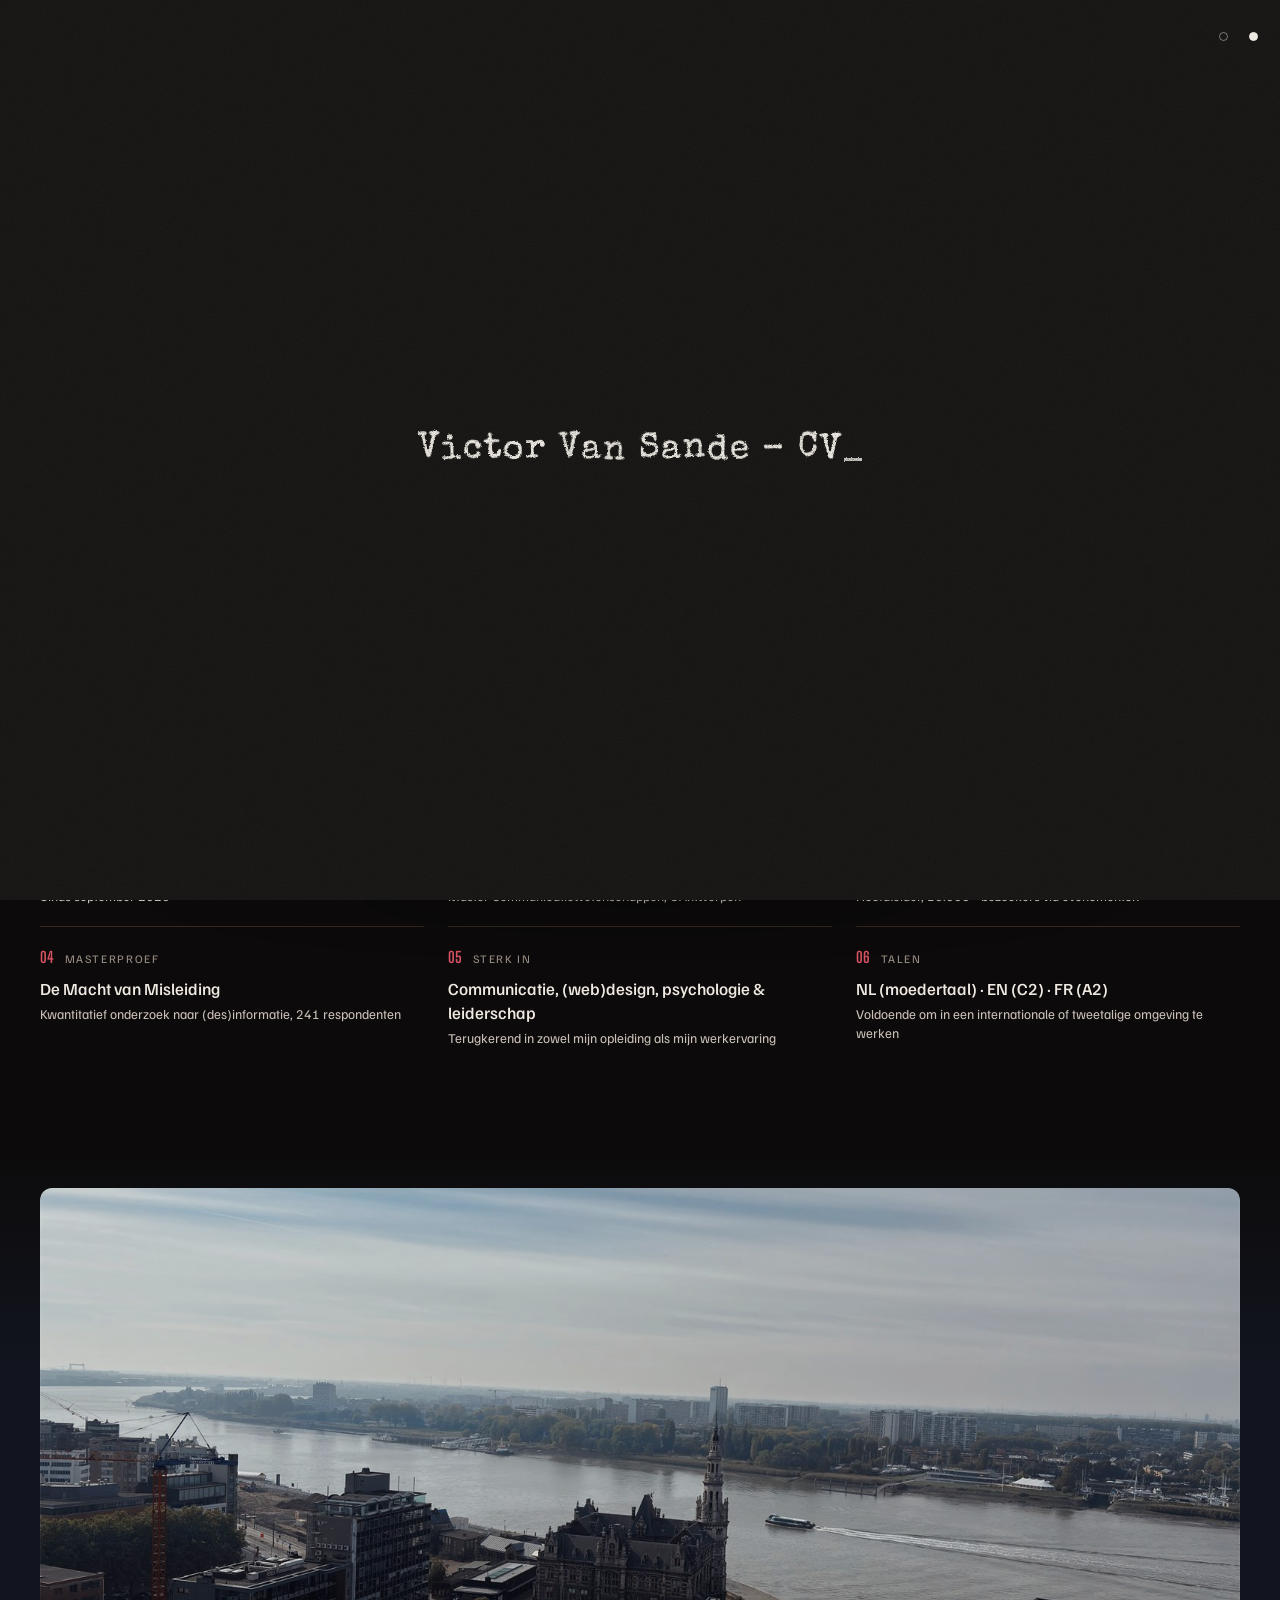
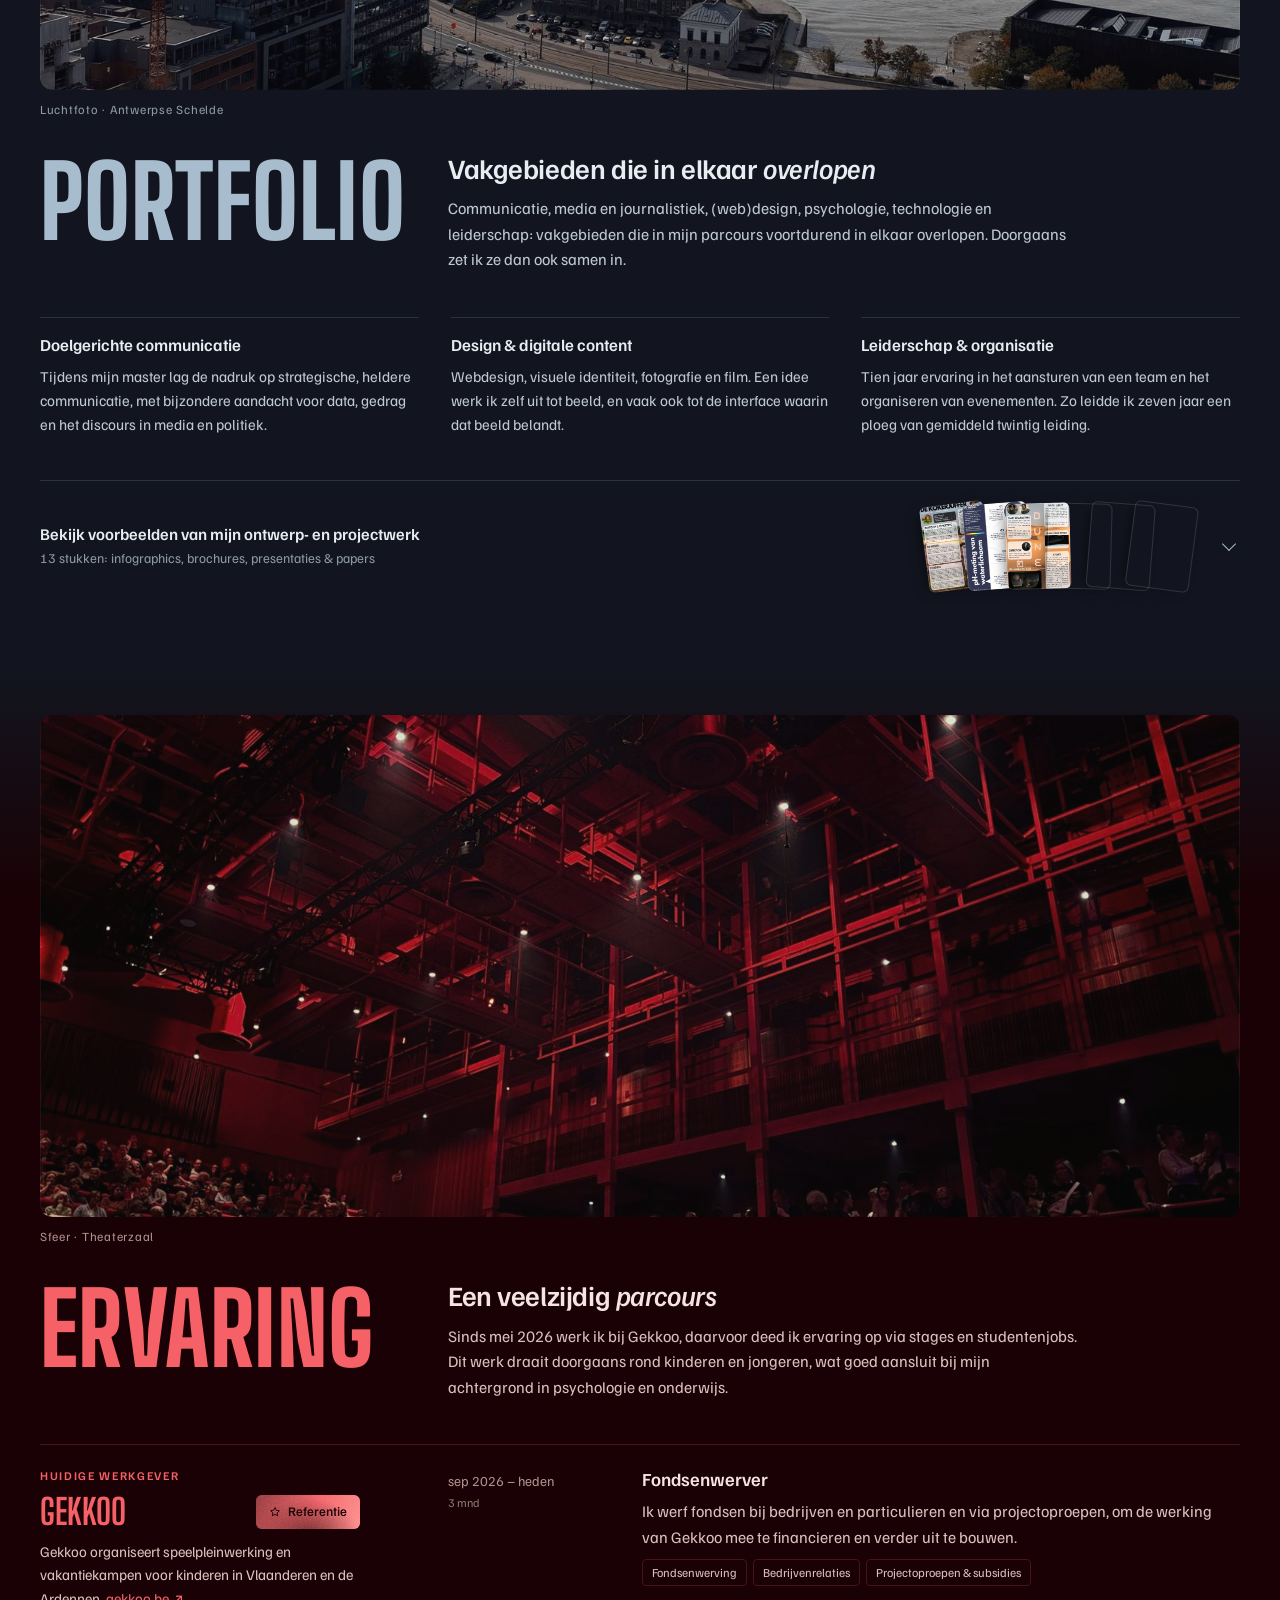
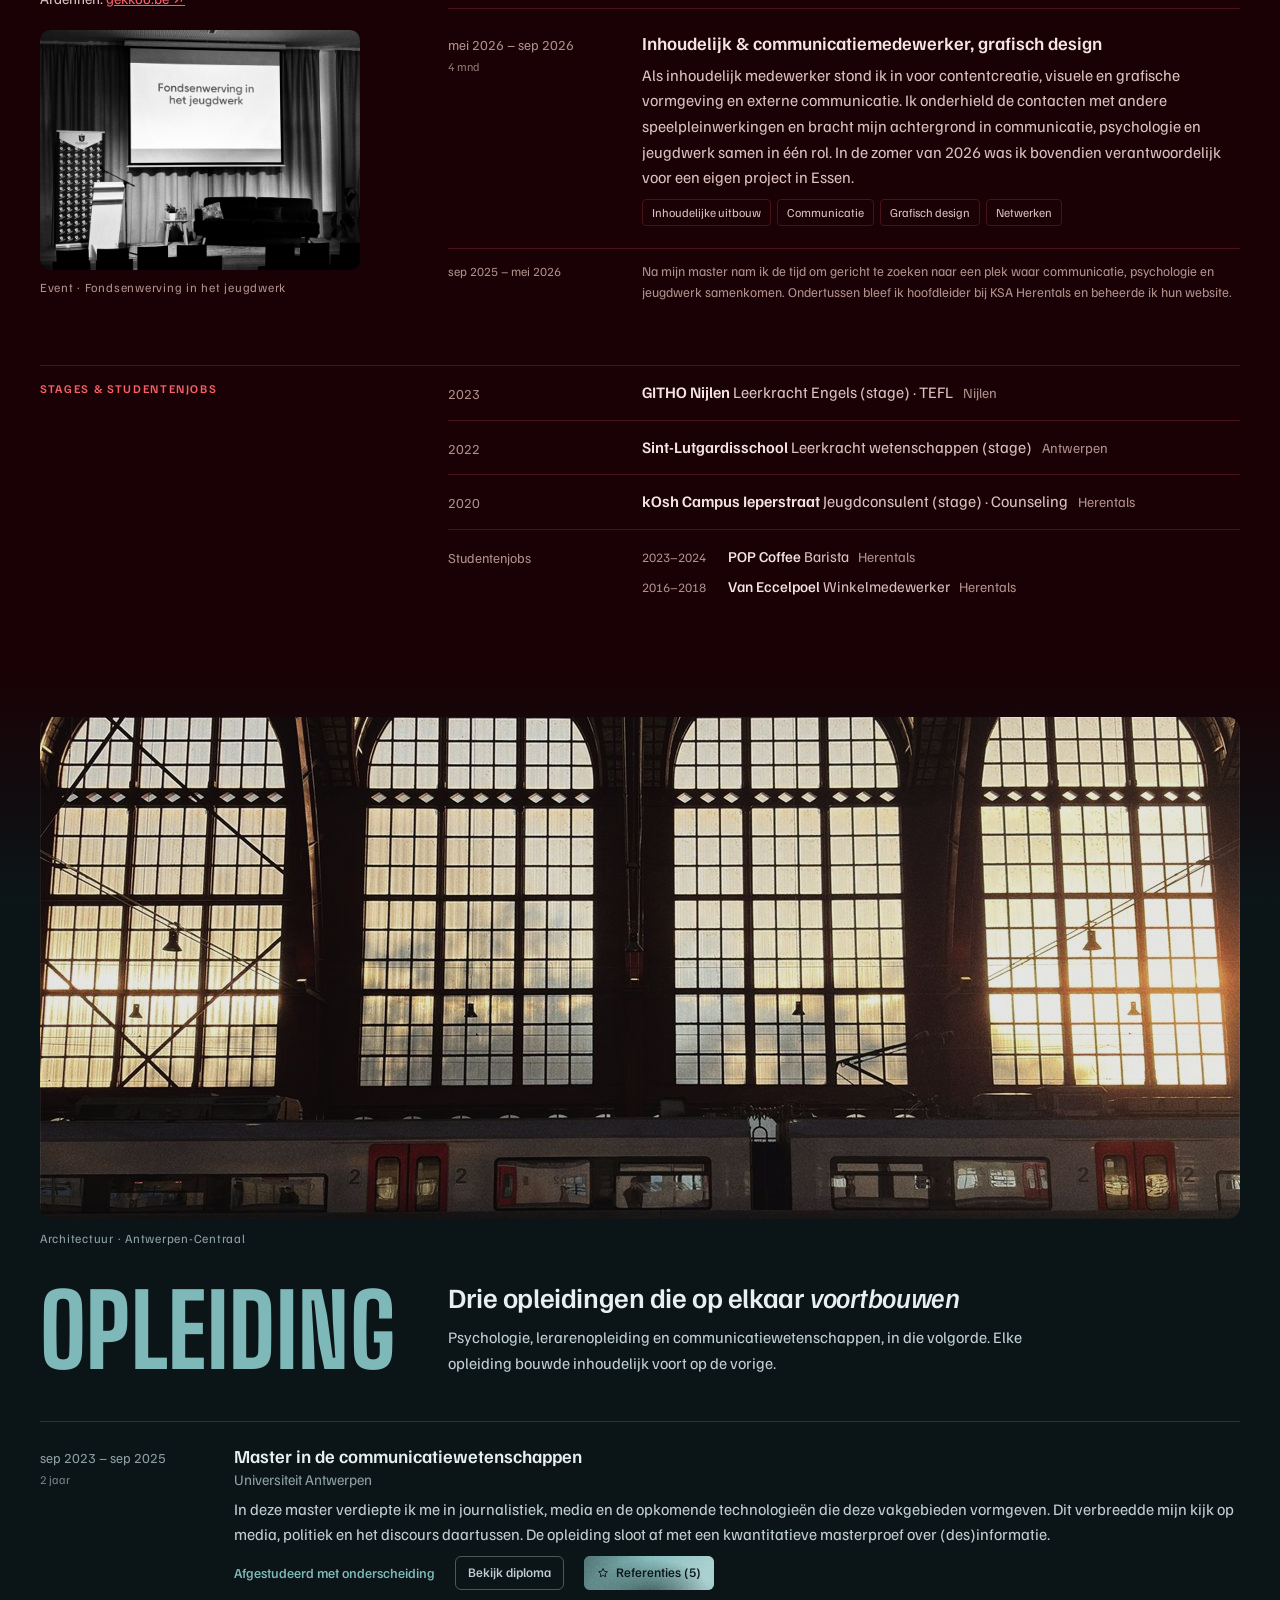
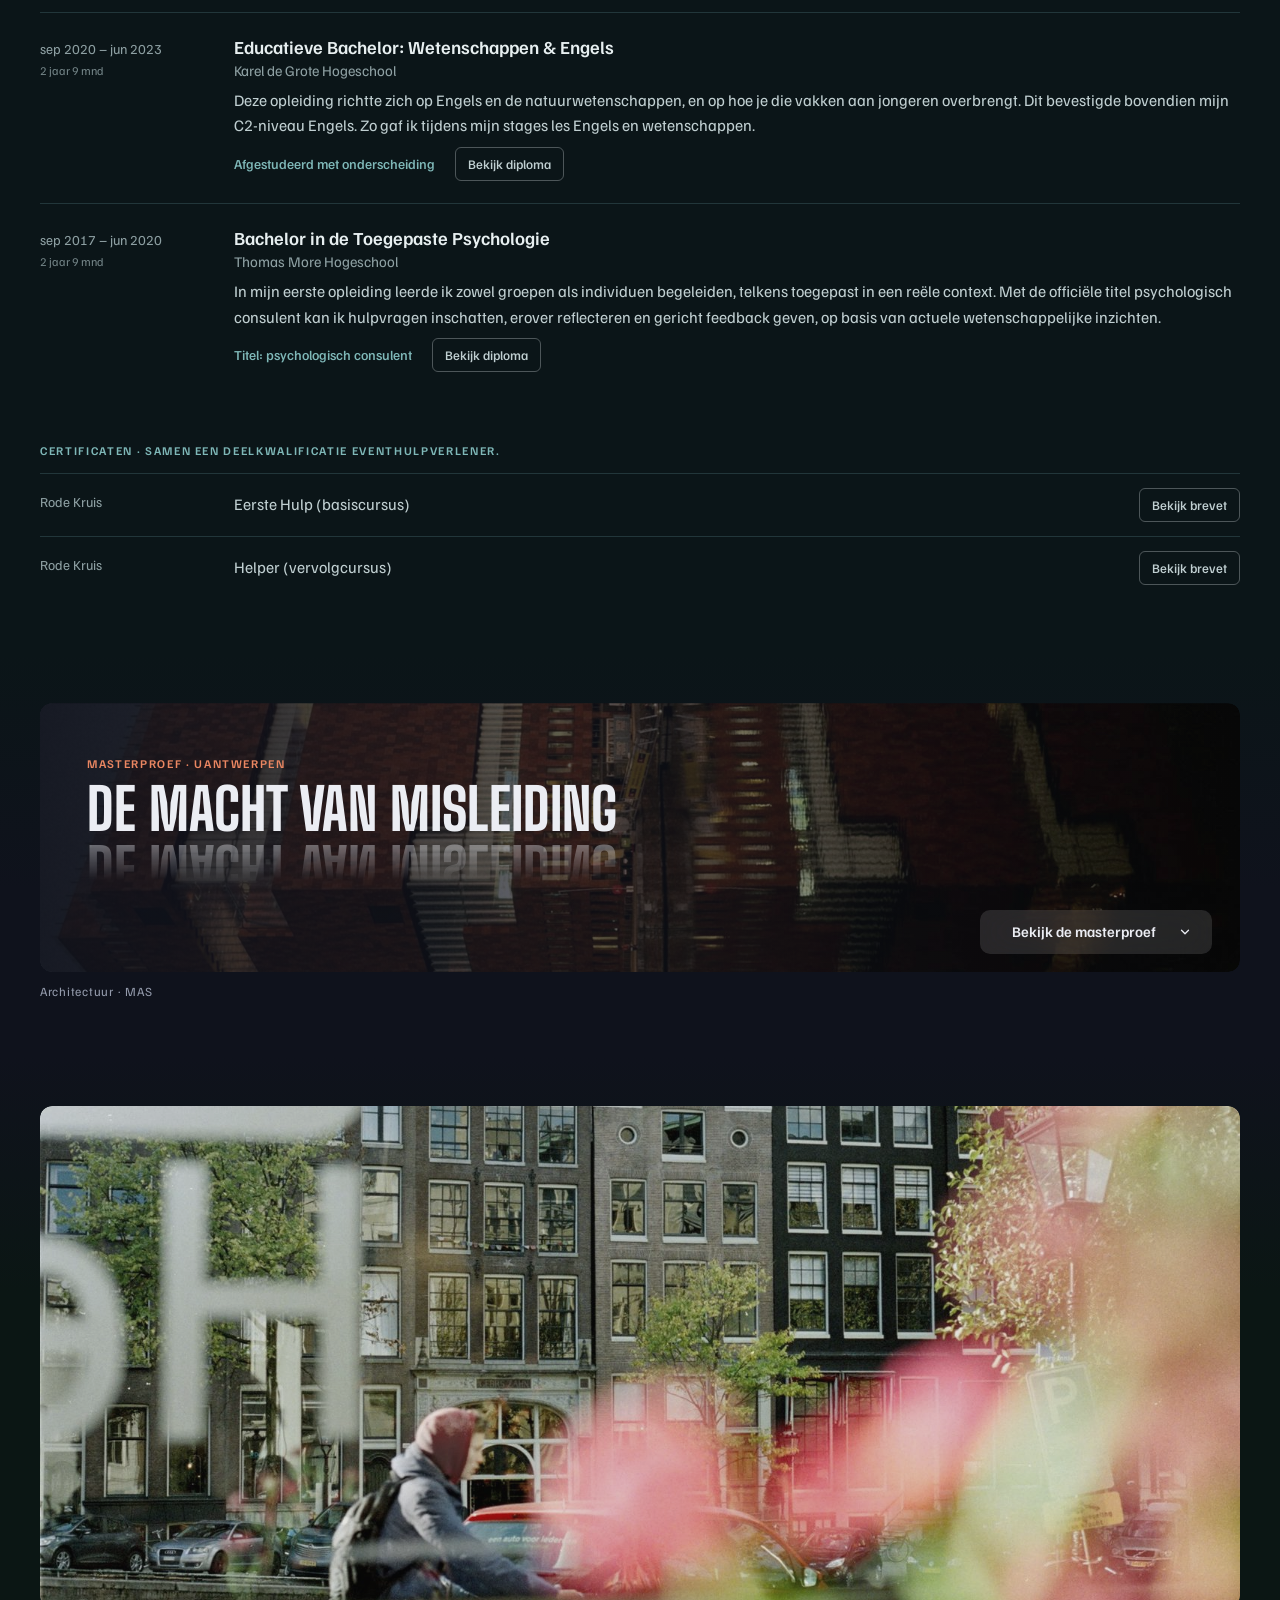
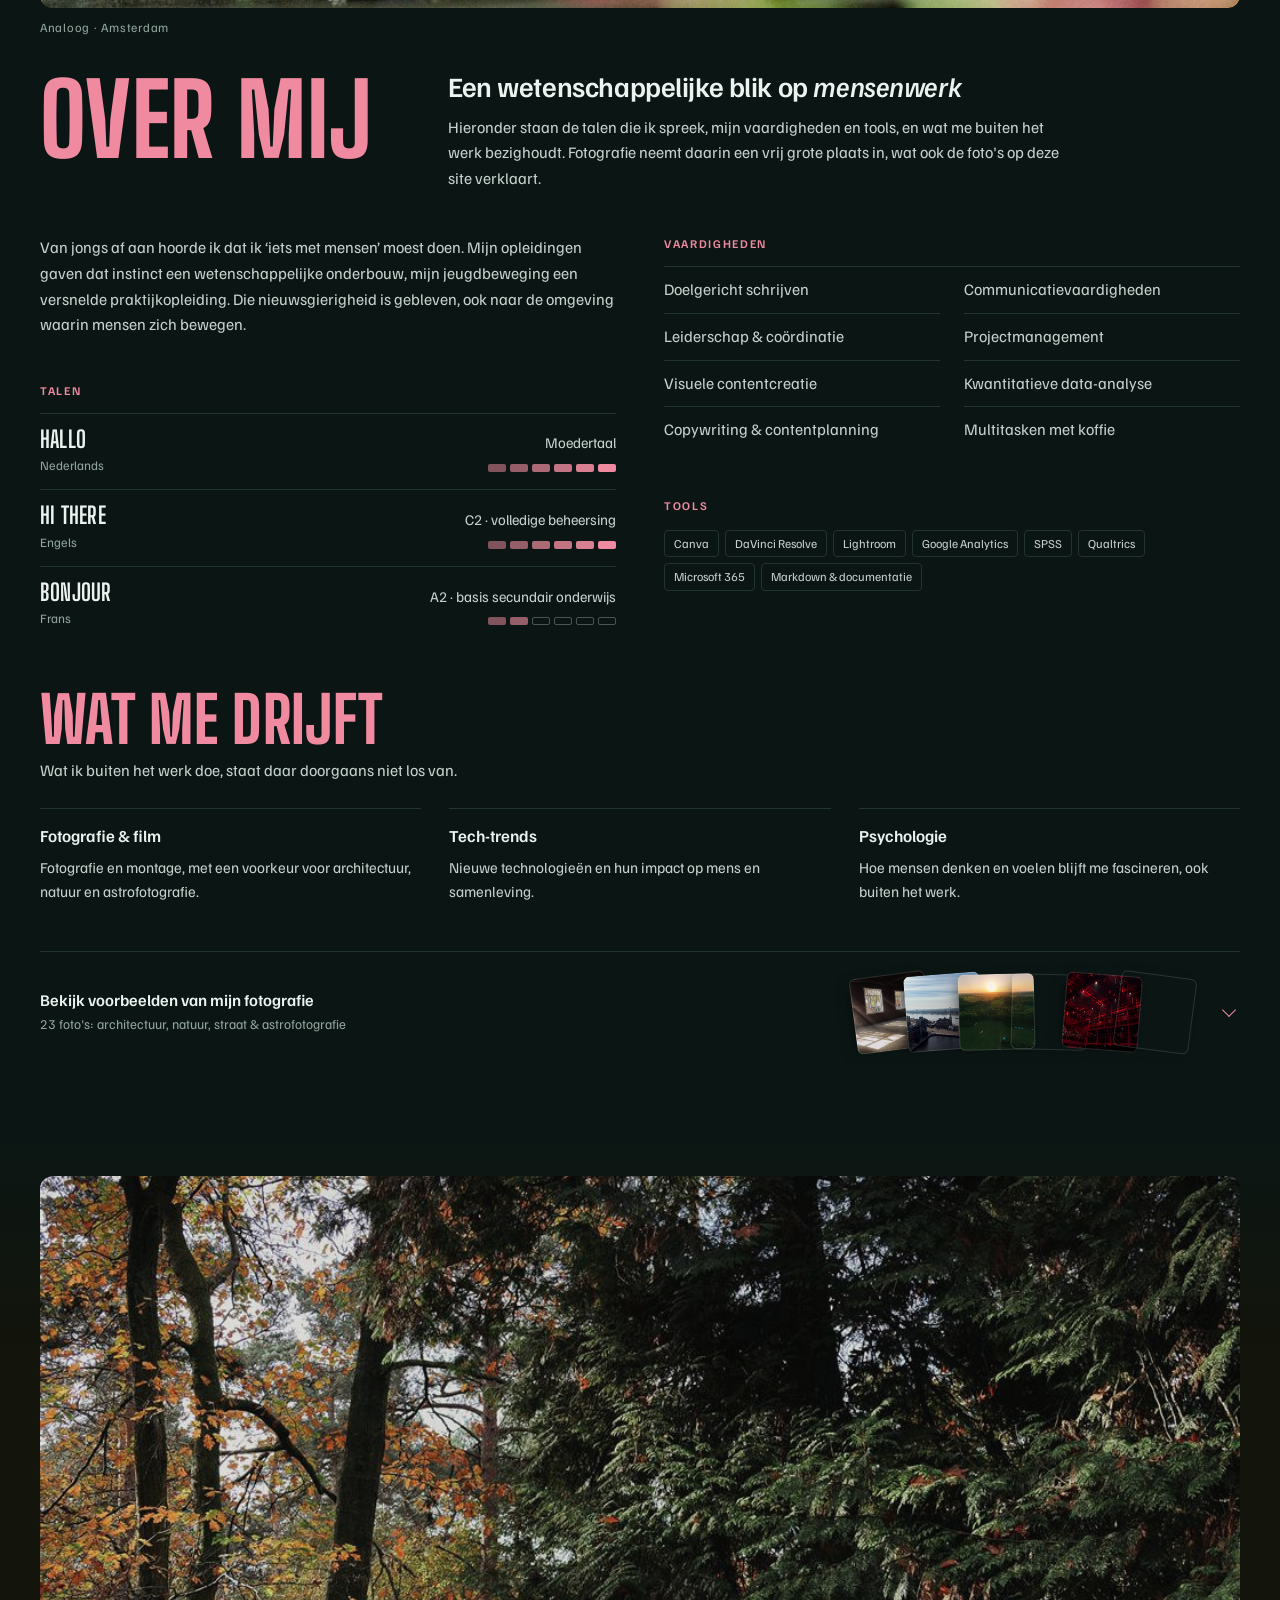
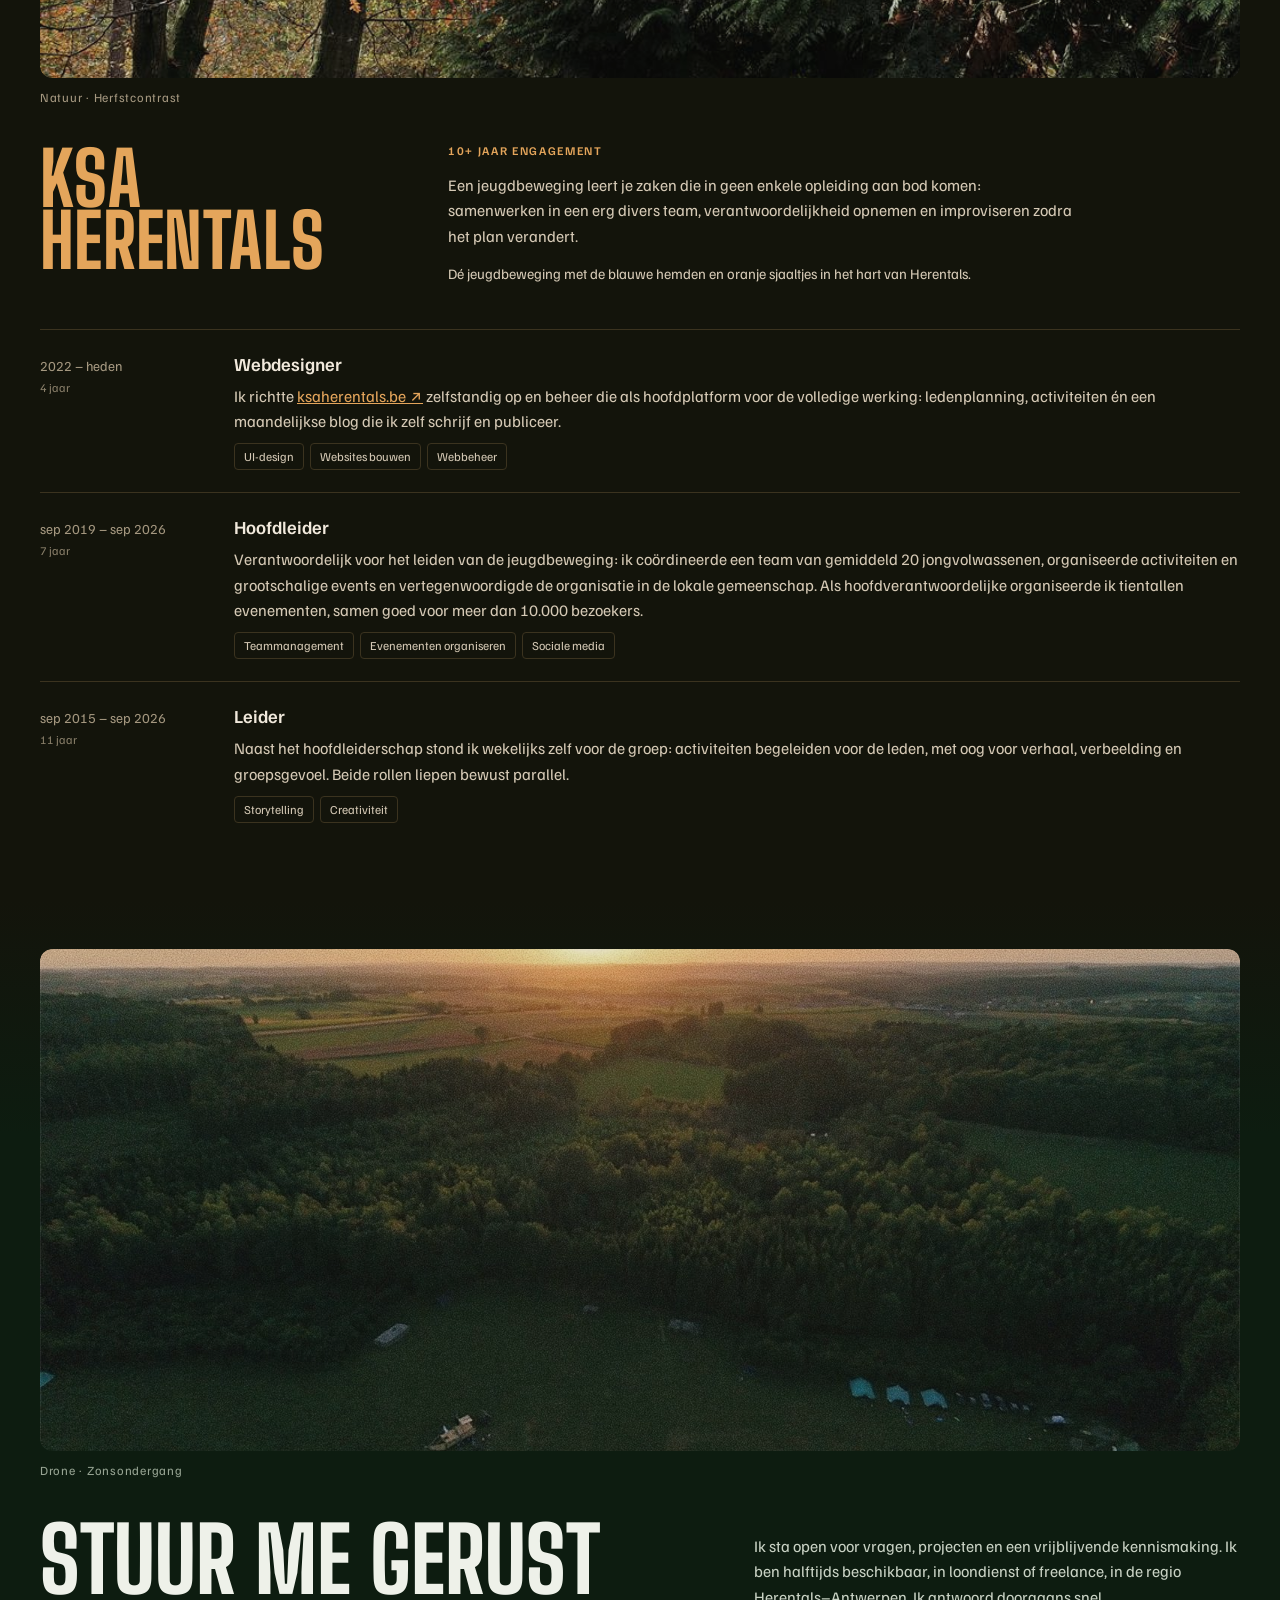
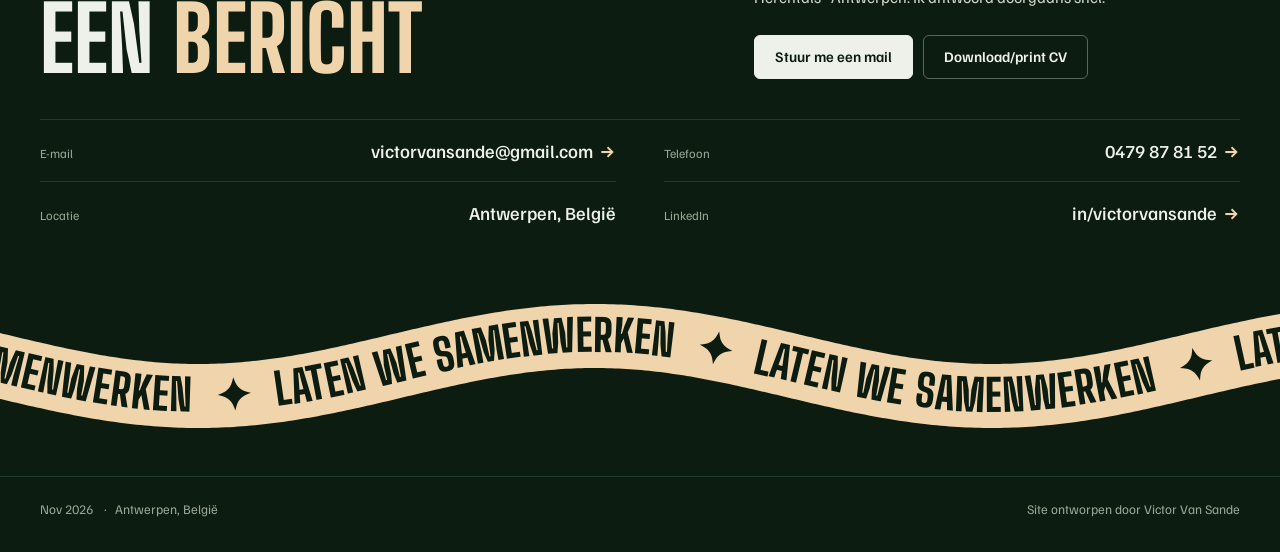
==== commit d00c01a2: "Broodtekst in Familjen Grotesk Site, 404, beide PDF's en de linkafbeelding; de titels blijven in Big" ====
--- a/index.html
+++ b/index.html
@@ -32,7 +32,7 @@
   <meta name="apple-mobile-web-app-title" content="Victor · cv" />
   <link rel="preconnect" href="https://fonts.googleapis.com" />
   <link rel="preconnect" href="https://fonts.gstatic.com" crossorigin />
-  <link href="https://fonts.googleapis.com/css2?family=Big+Shoulders+Display:wght@600;700;800&family=Libre+Franklin:ital,wght@0,400;0,500;0,600;1,400&family=IBM+Plex+Mono:wght@400;600&family=Special+Elite&display=swap" rel="stylesheet" />
+  <link href="https://fonts.googleapis.com/css2?family=Big+Shoulders+Display:wght@600;700;800&family=Familjen+Grotesk:ital,wght@0,400;0,500;0,600;1,400&family=IBM+Plex+Mono:wght@400;600&family=Special+Elite&display=swap" rel="stylesheet" />
   <!-- Intro "Venster": eenmalig per sessie, moet vóór de eerste paint vaststaan om flikkeren te vermijden -->
   <script>
     (function () {
@@ -50,11 +50,11 @@
       } catch (e) { /* private mode: intro wordt gewoon overgeslagen */ }
     })();
   </script>
-  <link rel="stylesheet" href="style.css?v=354" />
+  <link rel="stylesheet" href="style.css?v=355" />
   <script src="i18n.js?v=104" defer></script>
   <script src="vel.js?v=8" defer></script>
   <script src="main.js?v=132" defer></script>
-  <script src="galerij.js?v=4" defer></script>
+  <script src="galerij.js?v=5" defer></script>
   <script src="stapel.js?v=16" defer></script>
   <script src="lint.js?v=4" defer></script>
   <!-- Voorkeuren al in de kop toepassen, zodat de pagina niet zichtbaar
--- a/style.css
+++ b/style.css
@@ -24,7 +24,8 @@
 }
 :root {
   --font-head: "Big Shoulders Display", "Arial Narrow", sans-serif;
-  --font: "Libre Franklin", system-ui, -apple-system, "Segoe UI", sans-serif;
+  /* broodtekst: Familjen Grotesk (Victors keuze uit elf, nov 2026), eerst Libre Franklin */
+  --font: "Familjen Grotesk", system-ui, -apple-system, "Segoe UI", sans-serif;
   --ease: cubic-bezier(.2, .7, .2, 1);
   --wrap: 1320px;
   --gutter: 40px;
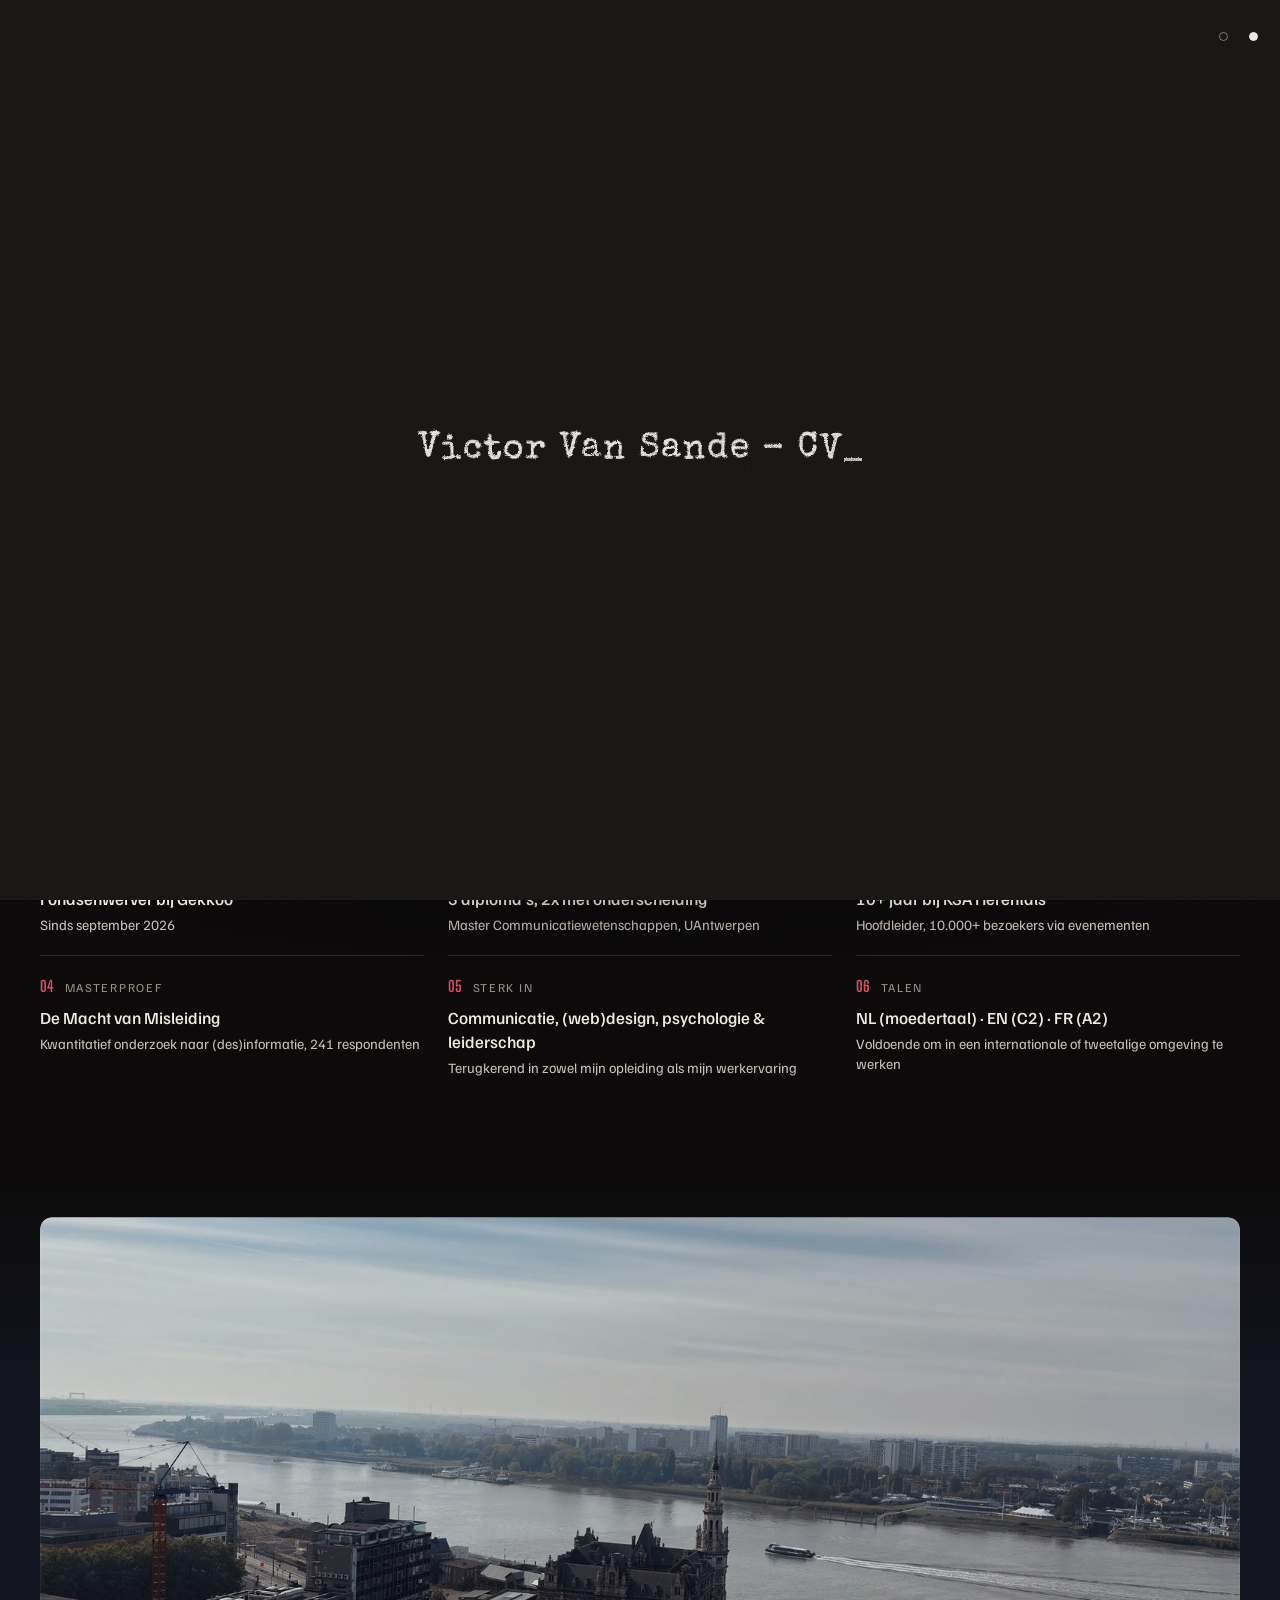
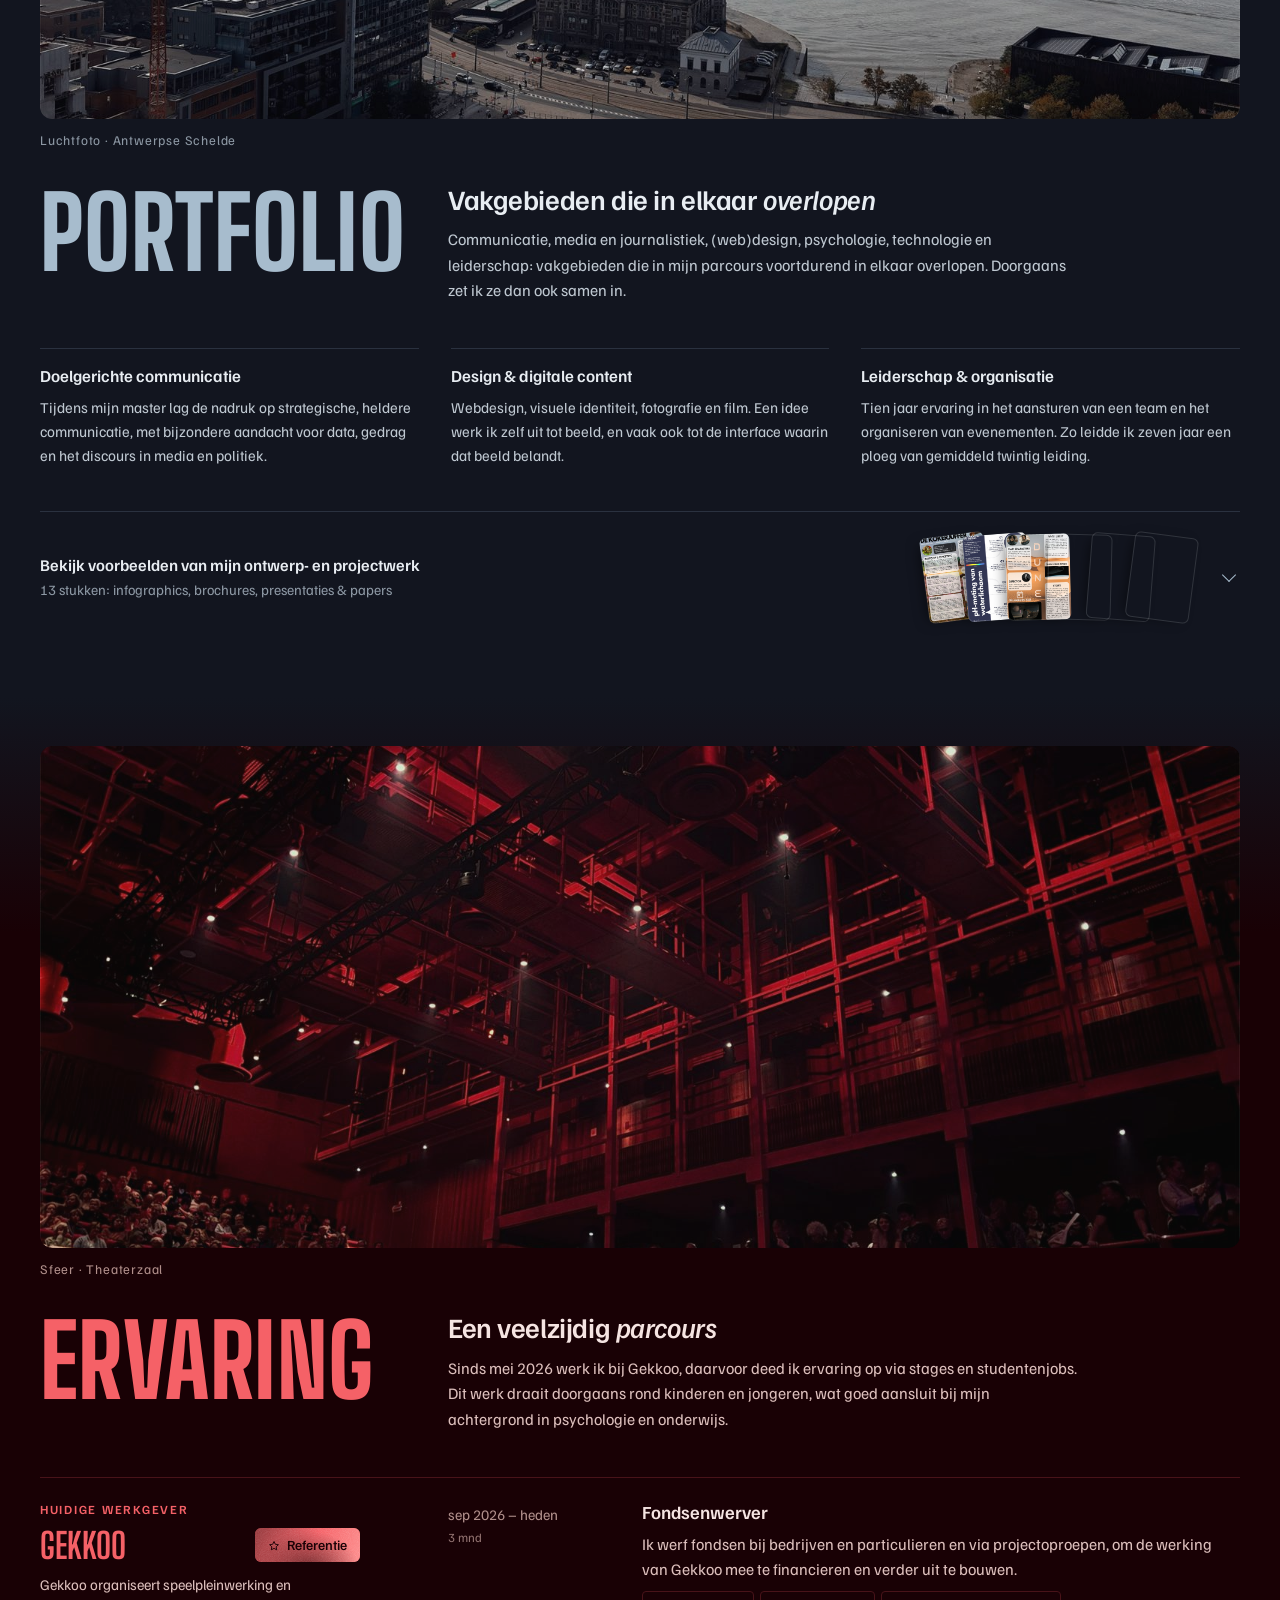
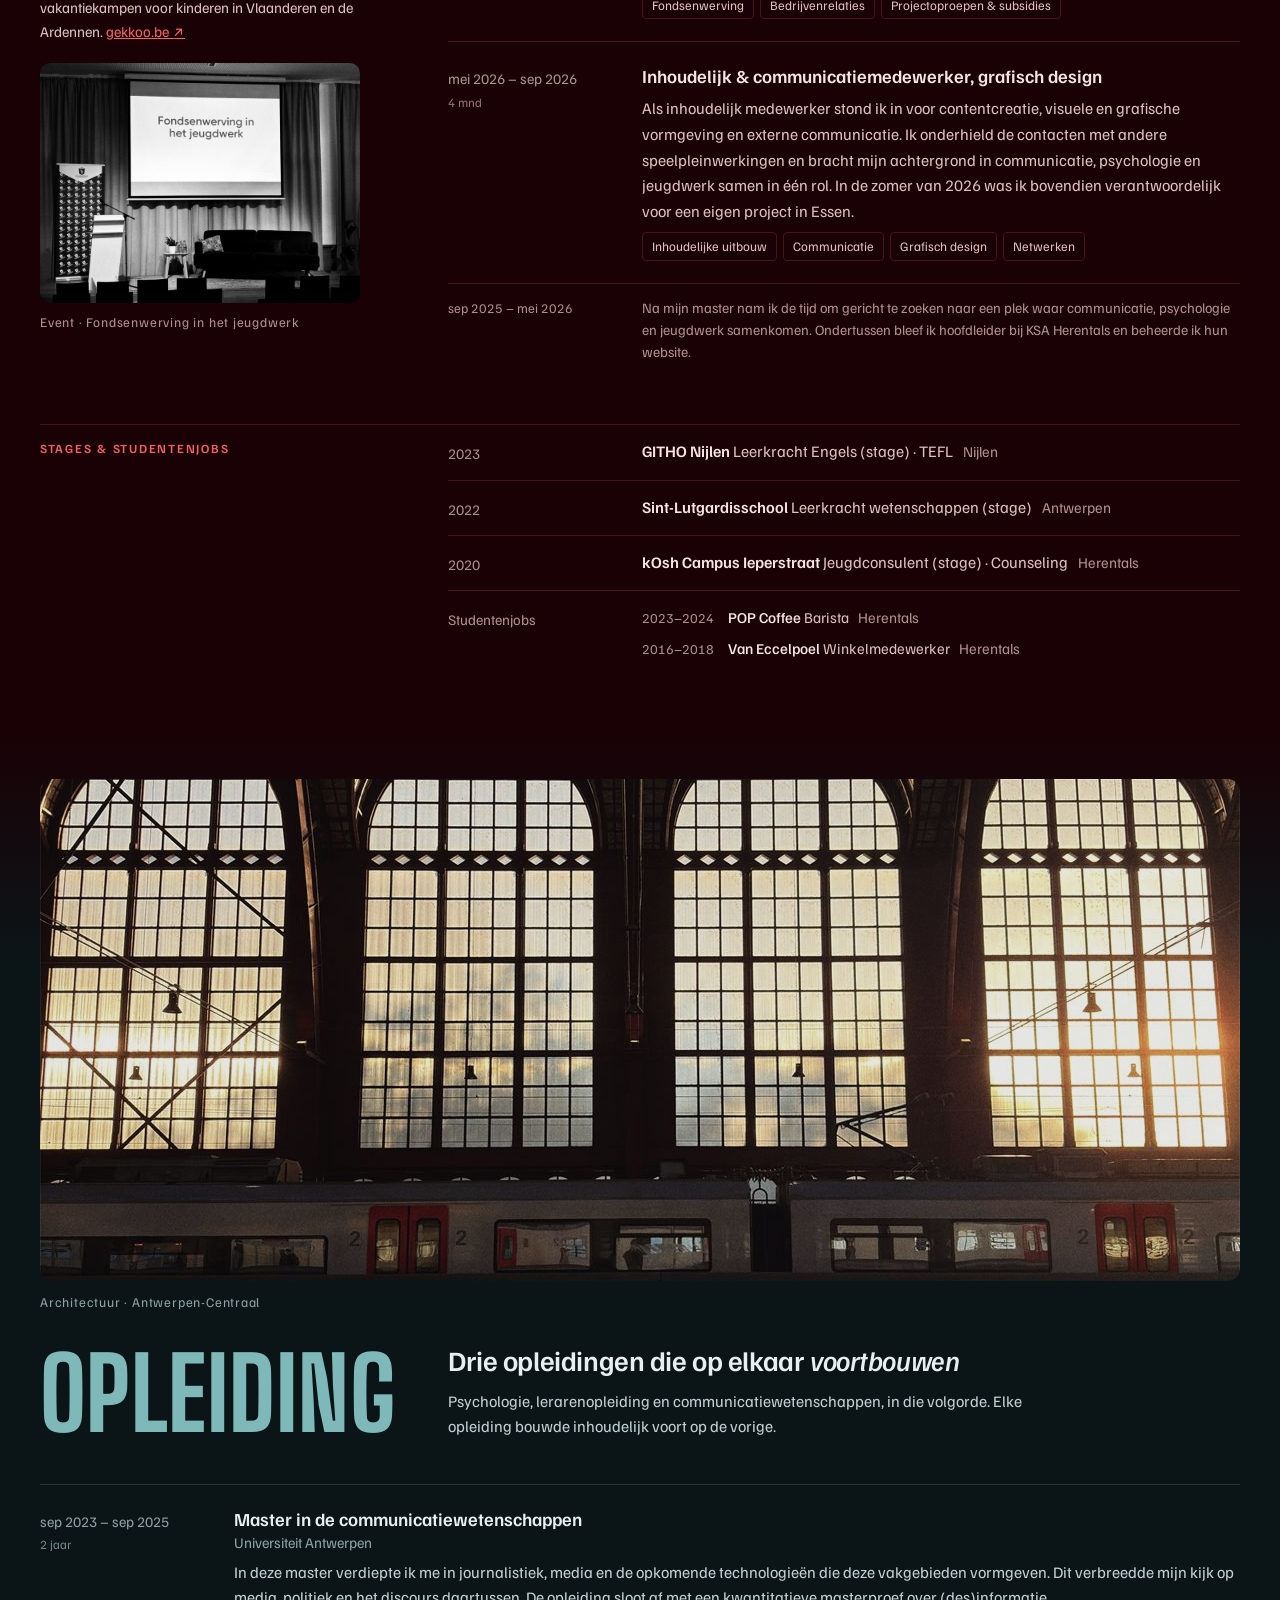
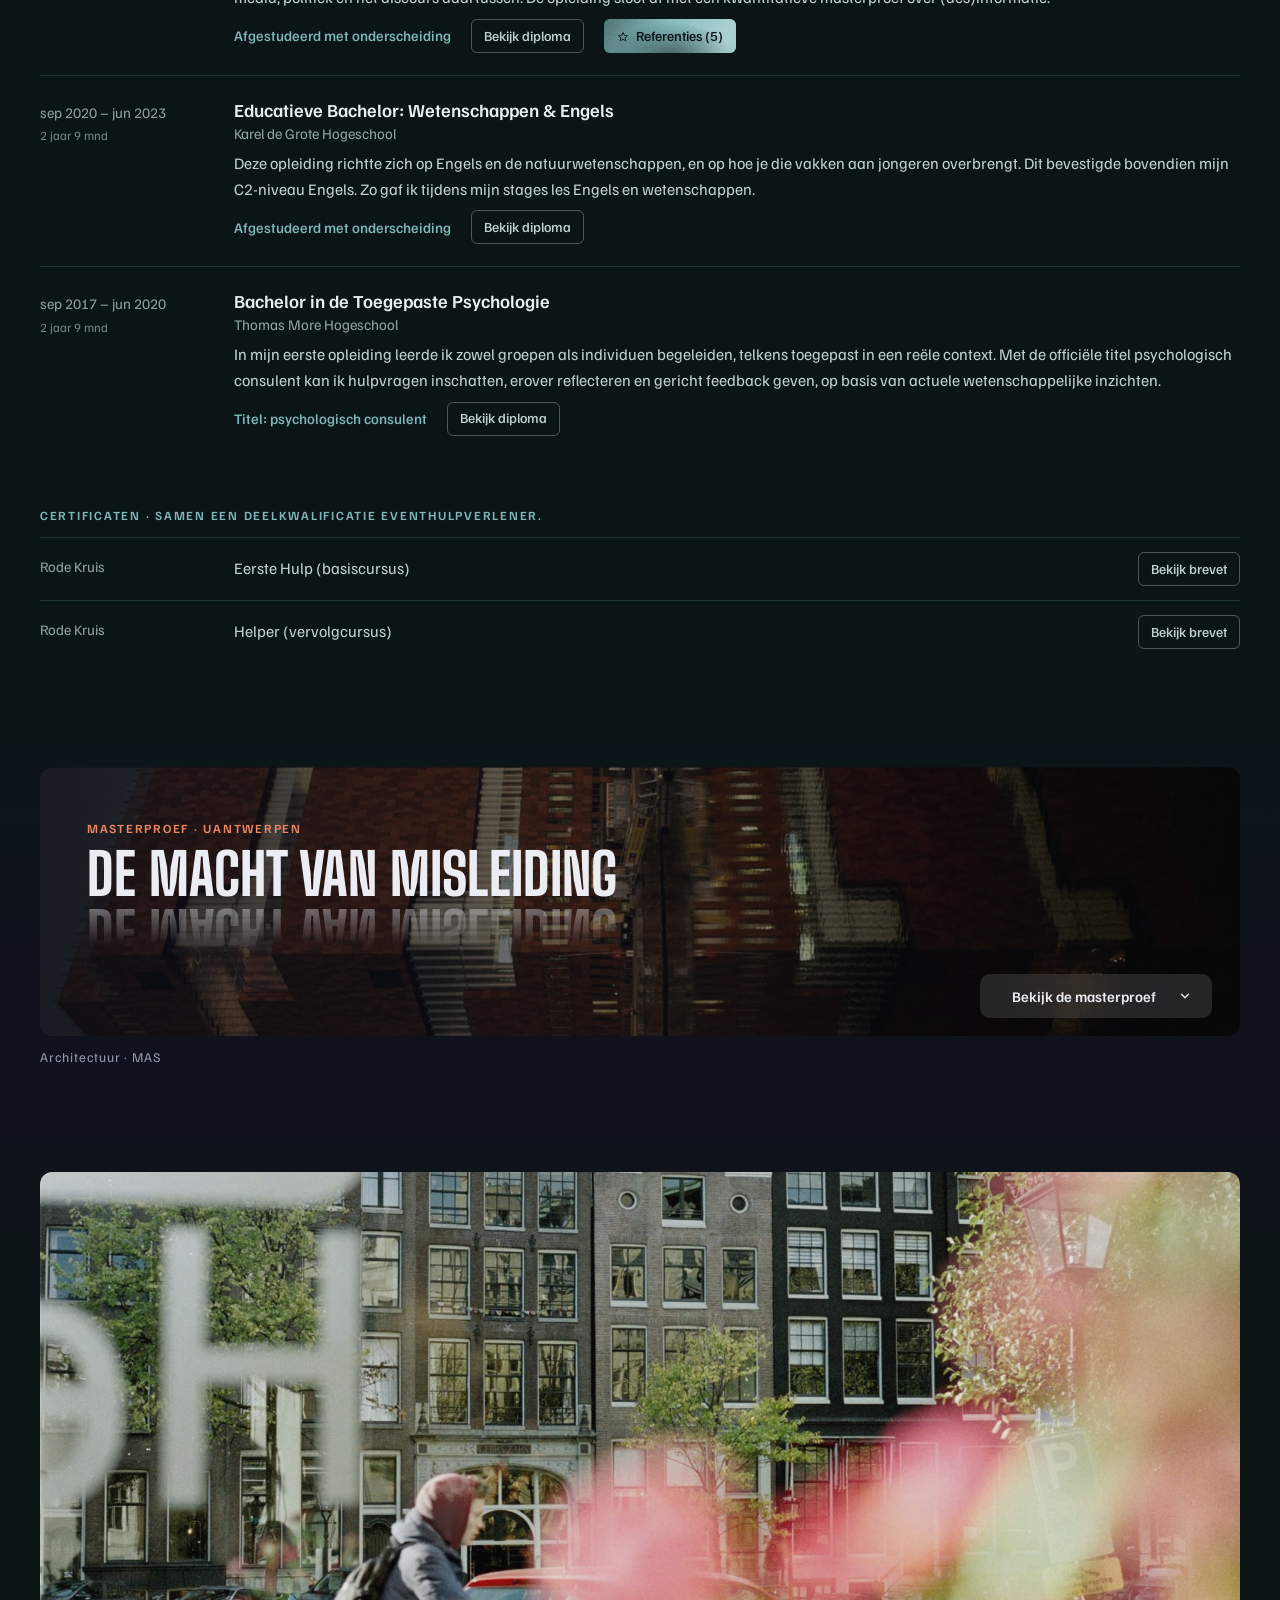
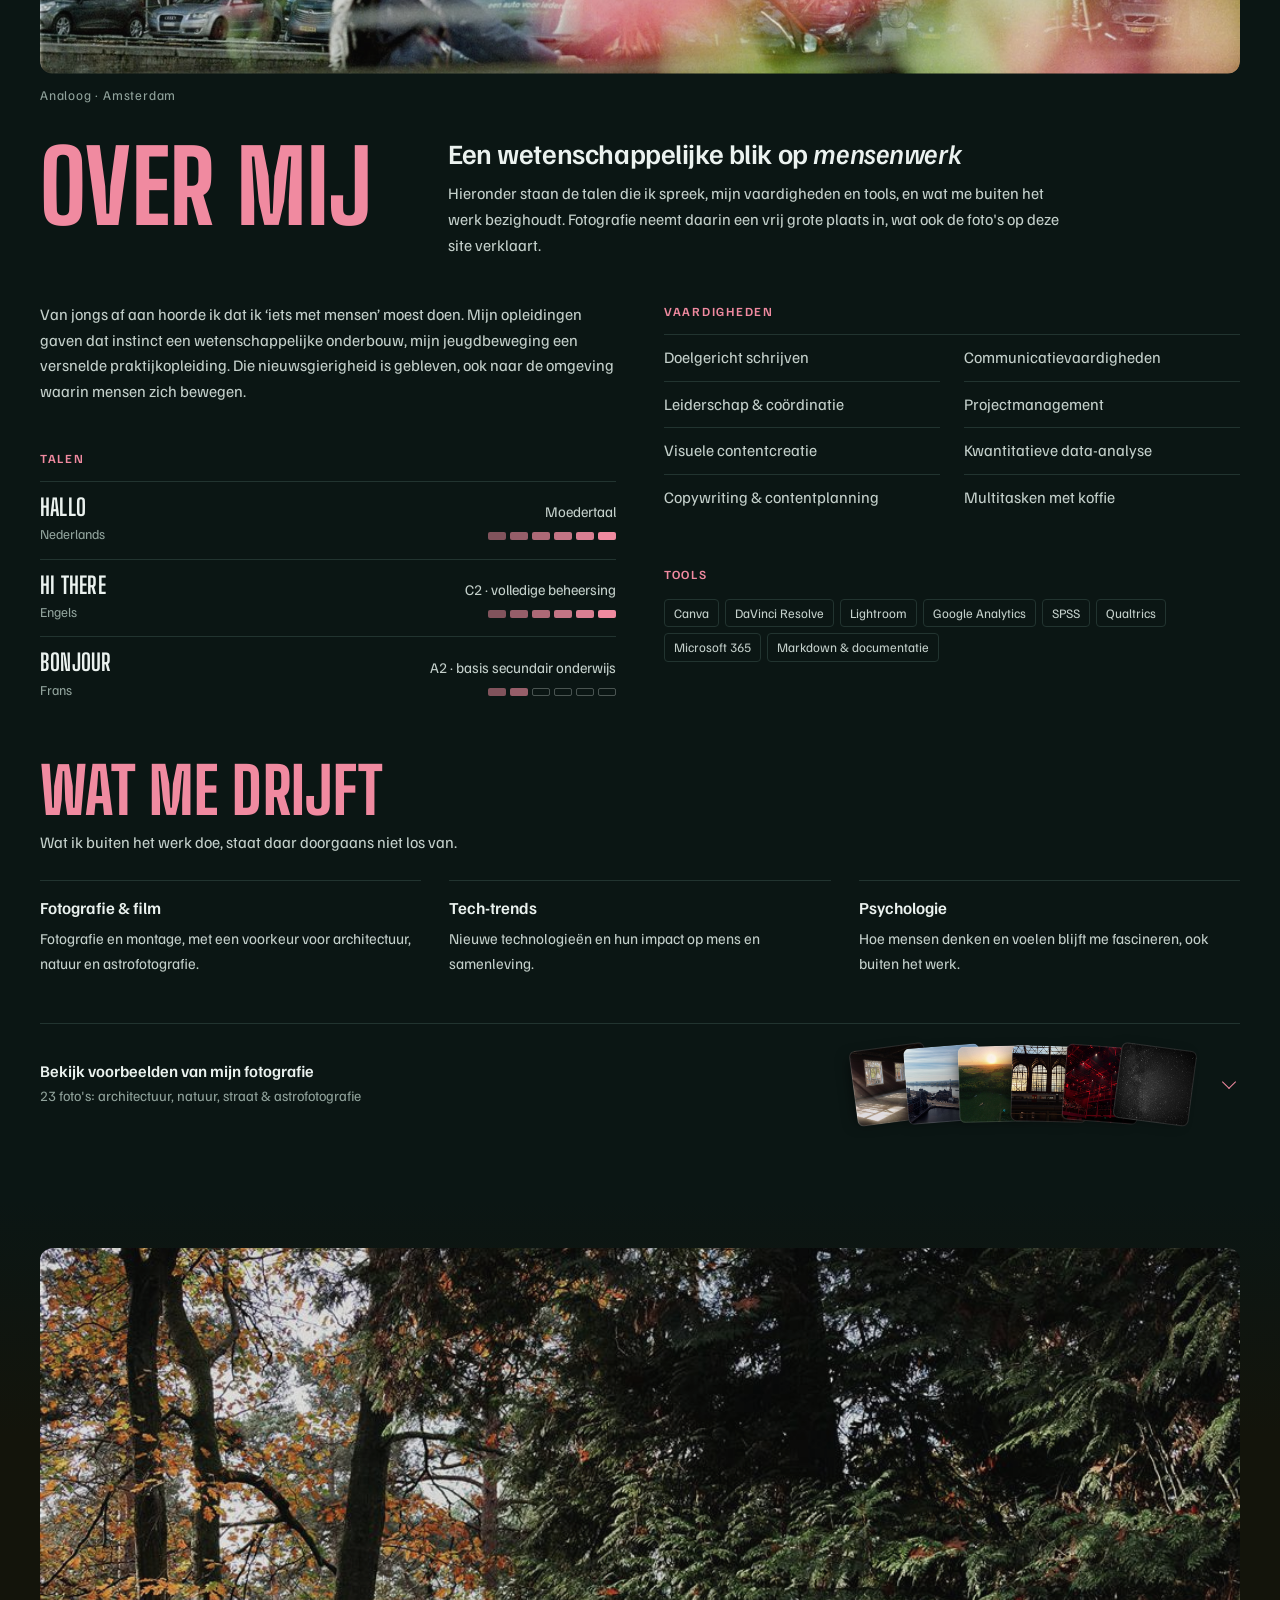
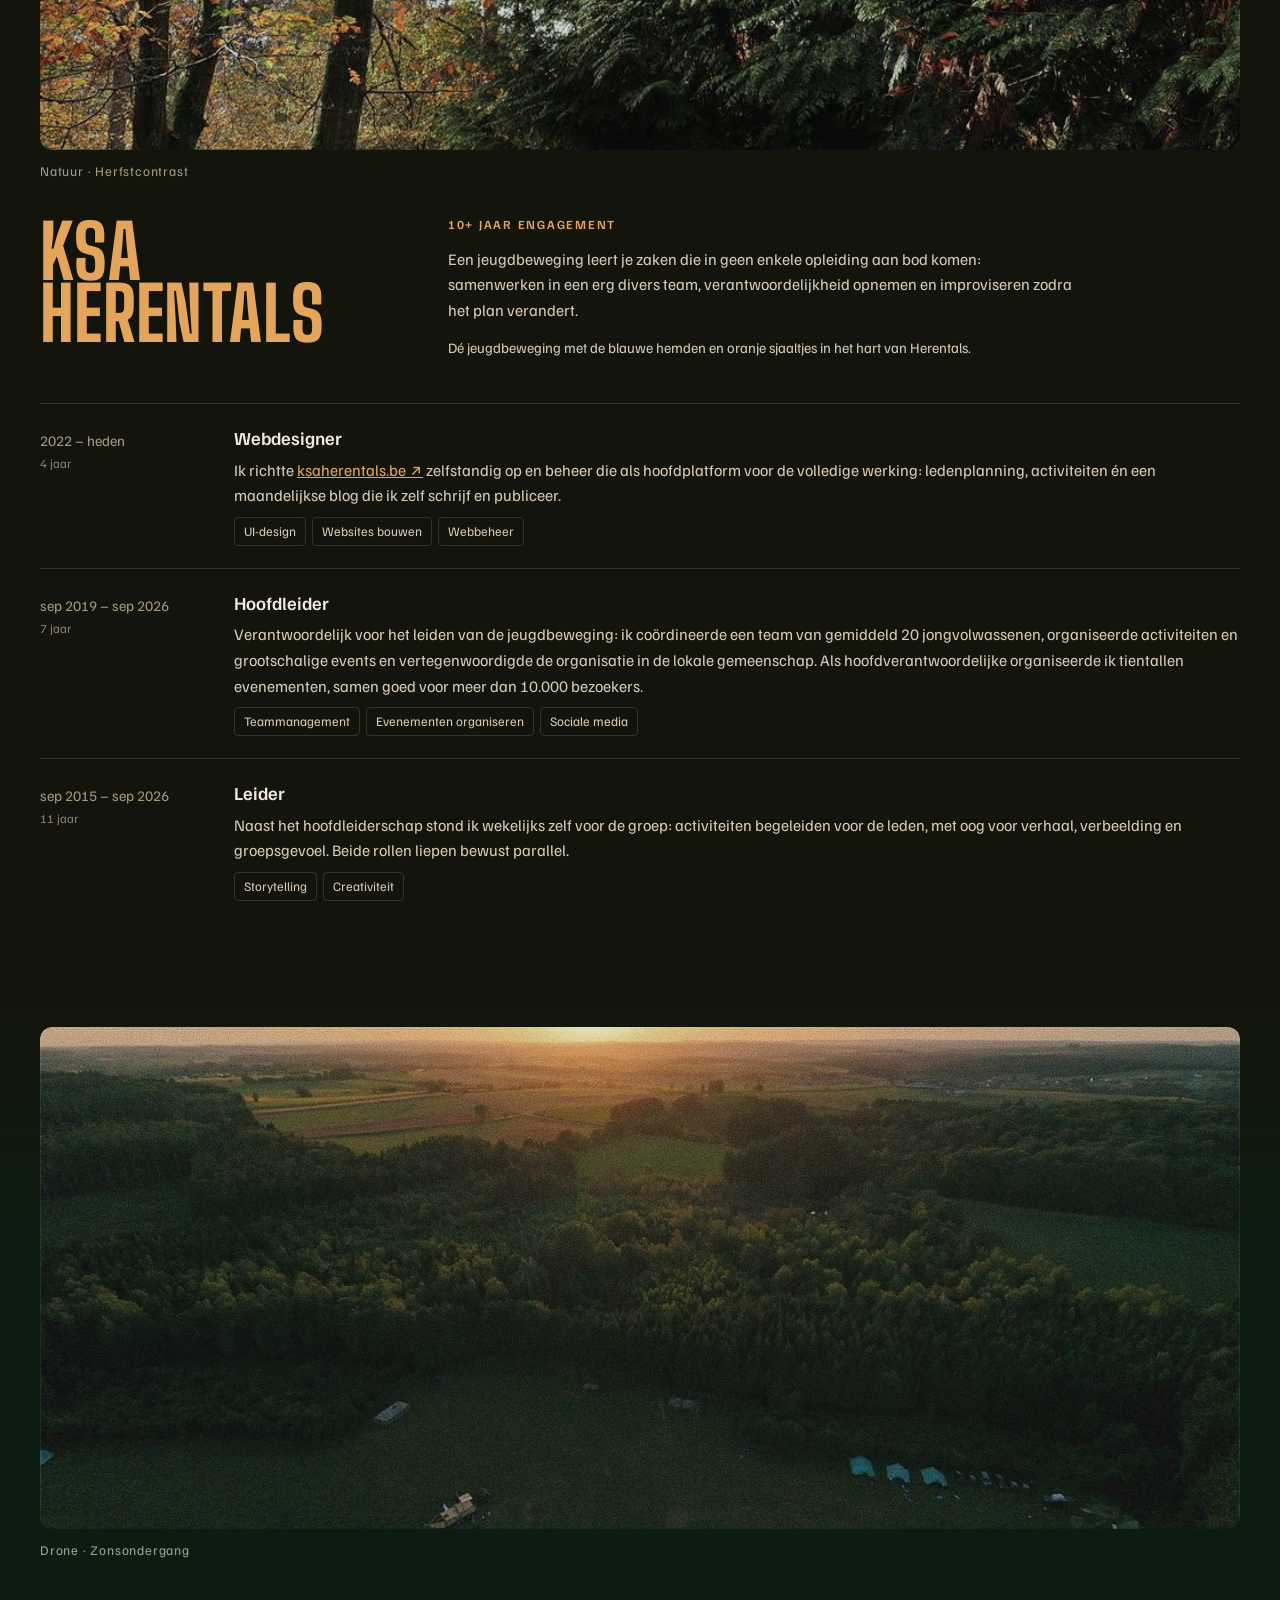
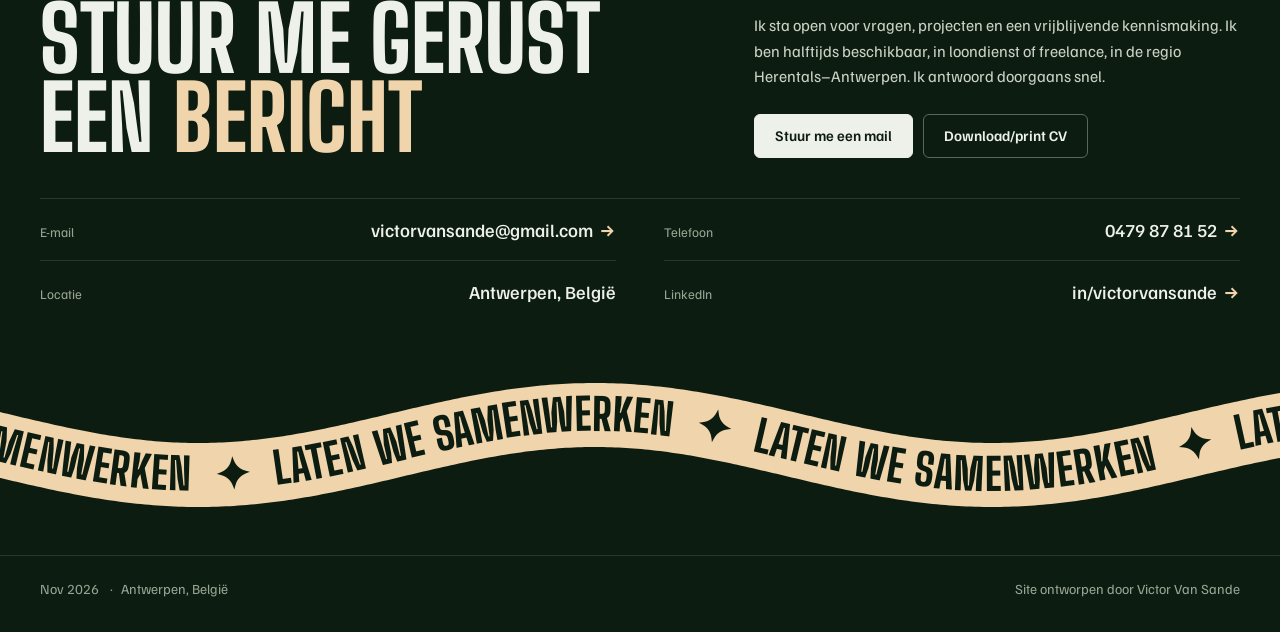
==== commit 9105ad3e: "Kleinste teksten 6 % groter; strook van de masterproef met donkere waas, ook in licht Co-Authored-By" ====
--- a/index.html
+++ b/index.html
@@ -50,7 +50,7 @@
       } catch (e) { /* private mode: intro wordt gewoon overgeslagen */ }
     })();
   </script>
-  <link rel="stylesheet" href="style.css?v=355" />
+  <link rel="stylesheet" href="style.css?v=356" />
   <script src="i18n.js?v=104" defer></script>
   <script src="vel.js?v=8" defer></script>
   <script src="main.js?v=132" defer></script>
--- a/style.css
+++ b/style.css
@@ -25,6 +25,10 @@
 :root {
   --font-head: "Big Shoulders Display", "Arial Narrow", sans-serif;
   /* broodtekst: Familjen Grotesk (Victors keuze uit elf, nov 2026), eerst Libre Franklin */
+  /* Familjen is bij dezelfde grootte kleiner dan Libre Franklin (x-hoogte 50 % tegenover
+     53 %, hoofdletters 65 % tegenover 75 %). De kleinste teksten (onder 0,9rem: datums,
+     trefwoorden, bijschriften, labels) zijn daarom 6 % groter gezet; de lopende tekst
+     bleef zoals hij was, want minder plaats vond Victor goed. */
   --font: "Familjen Grotesk", system-ui, -apple-system, "Segoe UI", sans-serif;
   --ease: cubic-bezier(.2, .7, .2, 1);
   --wrap: 1320px;
@@ -303,7 +307,7 @@
   height: 36px; min-width: 36px; padding: 0 10px;
   display: inline-flex; align-items: center; justify-content: center; gap: 6px;
   background: transparent; border: 1px solid rgb(var(--c-edge) / .22); border-radius: var(--r-s);
-  cursor: pointer; font-size: .82rem; font-weight: 600; letter-spacing: .04em;
+  cursor: pointer; font-size: .87rem; font-weight: 600; letter-spacing: .04em;
 }
 @media (hover: hover) { .lang-toggle:hover, .settings-toggle:hover, .burger:hover, .mode-toggle:hover { border-color: rgb(var(--c-edge) / .5); } }
 
@@ -316,7 +320,7 @@
 }
 .settings-pop.open { display: block; }
 .settings-pop h4 {
-  font-size: .72rem; font-weight: 600; letter-spacing: .12em; text-transform: uppercase;
+  font-size: .76rem; font-weight: 600; letter-spacing: .12em; text-transform: uppercase;
   color: var(--c-dim); margin: 0 0 10px;
 }
 .settings-pop h4:not(:first-child) { margin-top: 18px; padding-top: 16px; border-top: 1px solid rgb(var(--c-edge) / .1); }
@@ -330,16 +334,16 @@
 .a11y-row input:focus-visible + .sw { outline: 2px solid var(--c-acc); outline-offset: 2px; }
 /* taalkeuze in de instellingen: twee knoppen naast elkaar, de gekozen gevuld */
 .taal-keuze { display: grid; grid-template-columns: 1fr 1fr; gap: 3px; padding: 3px; margin-bottom: 4px; border: 1px solid rgb(var(--c-edge) / .18); border-radius: var(--r-s); }
-.taal-keuze button { min-height: 36px; padding: 0 10px; border: 0; border-radius: var(--r-xs); background: none; color: var(--c-dim); font: inherit; font-size: .88rem; cursor: pointer; transition: background .2s, color .2s; }
+.taal-keuze button { min-height: 36px; padding: 0 10px; border: 0; border-radius: var(--r-xs); background: none; color: var(--c-dim); font: inherit; font-size: .93rem; cursor: pointer; transition: background .2s, color .2s; }
 .taal-keuze button[aria-pressed="true"] { background: rgb(var(--c-edge) / .12); color: var(--c-ink); font-weight: 600; }
 @media (hover: hover) { .taal-keuze button:hover { color: var(--c-ink); } }
 .taal-keuze button:focus-visible { outline: 2px solid var(--c-acc); outline-offset: 1px; }
 .zoom-ctl { display: flex; align-items: center; gap: 8px; }
 .zoom-btn { width: 30px; height: 30px; border: 1px solid rgb(var(--c-edge) / .22); background: transparent; cursor: pointer; border-radius: var(--r-s); }
 .zoom-btn:disabled { opacity: .35; cursor: default; }
-.zoom-val { min-width: 44px; text-align: center; font-variant-numeric: tabular-nums; font-size: .85rem; }
+.zoom-val { min-width: 44px; text-align: center; font-variant-numeric: tabular-nums; font-size: .9rem; }
 .set-action { display: block; padding: 10px 12px; border: 1px solid rgb(var(--c-edge) / .18); text-decoration: none; font-size: .92rem; font-weight: 600; }
-.set-action-sub { display: block; font-weight: 400; font-size: .8rem; color: var(--c-dim); }
+.set-action-sub { display: block; font-weight: 400; font-size: .85rem; color: var(--c-dim); }
 
 /* knop voor de lichte versie: in de donkere versie staat er een zon, in de
    lichte een maan, dus het icoon toont waar je naartoe gaat */
@@ -404,7 +408,7 @@
   }
 }
 .frame figcaption {
-  margin-top: 10px; font-size: .78rem; letter-spacing: .06em; color: var(--g-dim);
+  margin-top: 10px; font-size: .83rem; letter-spacing: .06em; color: var(--g-dim);
 }
 /* tussen twee secties: genoeg lucht om te ademen, maar geen lege vlakte
    (eerder 88 + 64 px tot de volgende foto) */
@@ -449,7 +453,7 @@
 :root[data-motion="reduce"] .hero-pil { transition: none; transform: none; }
 .hero-lead { font-size: 1.13rem; color: var(--g-soft); max-width: 46ch; }
 .hero-lead [data-i18n="hero_role"] { color: var(--g-ink); font-weight: 600; }
-.hero-meta { margin-top: 14px; font-size: .88rem; color: var(--g-dim); }
+.hero-meta { margin-top: 14px; font-size: .93rem; color: var(--g-dim); }
 /* "Weinig tijd? Lees de compacte versie": een stille tekstlink onder de
    knoppen, geen derde knop. Bij hover schuift het pijltje iets op en wordt de
    lijn eronder het accent. */
@@ -480,7 +484,7 @@
 /* ---------- Essentie ---------- */
 .essentie { margin-top: 56px; padding-top: 12px; }
 .label {
-  font-family: var(--font); font-size: .74rem; font-weight: 600; letter-spacing: .14em;
+  font-family: var(--font); font-size: .78rem; font-weight: 600; letter-spacing: .14em;
   text-transform: uppercase; color: var(--g-acc);
 }
 /* een label boven een lijst rijen krijgt wat lucht tot de lijn eronder, zoals
@@ -492,10 +496,10 @@
    het accent (via css, zodat de tekst zelf en het bonnetje ongemoeid blijven) */
 .facts { display: grid; grid-template-columns: repeat(3, minmax(0, 1fr)); gap: 0 24px; margin-top: 18px; counter-reset: feit; }
 .facts > div { counter-increment: feit; padding: 18px 0 20px; border-top: 1px solid var(--g-line); }
-.facts dt { display: flex; gap: 10px; align-items: baseline; font-size: .72rem; letter-spacing: .14em; text-transform: uppercase; color: var(--g-dim); }
+.facts dt { display: flex; gap: 10px; align-items: baseline; font-size: .76rem; letter-spacing: .14em; text-transform: uppercase; color: var(--g-dim); }
 .facts dt::before { content: counter(feit, decimal-leading-zero); font-family: var(--font-head); font-weight: 700; font-size: .95rem; letter-spacing: .02em; color: var(--g-acc); }
 .facts dd { font-weight: 500; line-height: 1.4; margin-top: 8px; font-size: 1.06rem; }
-.facts dd.sub { font-weight: 400; font-size: .84rem; color: var(--g-soft); margin-top: 4px; }
+.facts dd.sub { font-weight: 400; font-size: .89rem; color: var(--g-soft); margin-top: 4px; }
 
 /* ---------- Sectiekop ---------- */
 .sec-head {
@@ -553,7 +557,7 @@
 .org-foto { margin: 20px 0 0; }
 .org-foto .diploma-thumb { display: block; width: 100%; padding: 0; border: 0; background: none; cursor: zoom-in; }
 .org-foto .diploma-thumb img { display: block; width: 100%; height: auto; aspect-ratio: auto; border-radius: var(--r-m); }
-.org-foto figcaption { margin-top: 8px; font-size: .78rem; letter-spacing: .06em; color: var(--g-dim); }
+.org-foto figcaption { margin-top: 8px; font-size: .83rem; letter-spacing: .06em; color: var(--g-dim); }
 .org > .rows { grid-column: 5 / span 8; }
 /* Eén lijn bovenaan over beide kolommen, en links even veel ruimte als in een
    rij: zo starten het label en de eerste datum op dezelfde hoogte. Eerder
@@ -571,11 +575,11 @@
   display: grid; grid-template-columns: 170px minmax(0, 1fr); gap: 24px;
   padding: 22px 0; border-bottom: 1px solid var(--g-line);
 }
-.row-date { font-size: .86rem; color: var(--g-dim); padding-top: 3px; font-variant-numeric: tabular-nums; }
+.row-date { font-size: .91rem; color: var(--g-dim); padding-top: 3px; font-variant-numeric: tabular-nums; }
 .row-when .row-date { display: block; }
 /* de duur onder de periode: klein en in de gedempte tint, zodat het een
    bijkomstigheid blijft en de datum zelf het eerst gelezen wordt */
-.row-dur { display: block; margin-top: 2px; font-size: .74rem; color: var(--g-dim); opacity: .8; font-variant-numeric: tabular-nums; }
+.row-dur { display: block; margin-top: 2px; font-size: .78rem; color: var(--g-dim); opacity: .8; font-variant-numeric: tabular-nums; }
 .row :is(h3, h4) { font-size: 1.15rem; font-weight: 600; line-height: 1.3; }
 .row :is(h3, h4) + p, .row p + p { margin-top: 8px; }
 .row p { color: var(--g-soft); }
@@ -584,10 +588,10 @@
    gedempt en met minder ruimte, zodat ze niet leest als een functie. Geen duur
    eronder. */
 .row-quiet { padding: 12px 0 14px; }
-.row-quiet p { color: var(--g-dim); font-size: .84rem; line-height: 1.55; }
-.row-quiet .row-date { font-size: .78rem; padding-top: 1px; }
+.row-quiet p { color: var(--g-dim); font-size: .89rem; line-height: 1.55; }
+.row-quiet .row-date { font-size: .83rem; padding-top: 1px; }
 .row-quiet .row-dur { display: none; }
-.row-place { color: var(--g-dim); margin-left: 10px; font-size: .88rem; }
+.row-place { color: var(--g-dim); margin-left: 10px; font-size: .93rem; }
 .rows-tight .row { padding: 14px 0; }
 .rows-tight .row > div { color: var(--g-soft); }
 .rows-tight strong { color: var(--g-ink); font-weight: 600; }
@@ -599,7 +603,7 @@
 .jobs { display: block; }
 .job-regel { display: grid; grid-template-columns: 4.6rem minmax(0, 1fr); gap: 12px; align-items: baseline; font-size: .94rem; }
 .job-regel + .job-regel { margin-top: 6px; }
-.job-jaar { font-size: .8rem; color: var(--g-dim); font-variant-numeric: tabular-nums; white-space: nowrap; }
+.job-jaar { font-size: .85rem; color: var(--g-dim); font-variant-numeric: tabular-nums; white-space: nowrap; }
 .rows-tight .job-regel strong { font-weight: 500; }
 /* voor de plaats staat een halve kastlijn (&ensp;) in plaats van de marge: zo
    kan de regel daar breken en begint een afgebroken plaats niet ingesprongen
@@ -615,7 +619,7 @@
    pixels hoger dan de tekst ernaast (Victors vraag, nov 2026) */
 .row-split { display: flex; justify-content: space-between; align-items: baseline; gap: 16px; flex-wrap: wrap; }
 .row-foot { display: flex; flex-wrap: wrap; align-items: center; gap: 10px 20px; margin-top: 12px; }
-.honour { font-size: .86rem; color: var(--g-acc); font-weight: 500; }
+.honour { font-size: .91rem; color: var(--g-acc); font-weight: 500; }
 /* op gsm staat de vermelding altijd op een eigen regel en de knoppen eronder:
    anders paste een korte vermelding ("Titel: psychologisch consulent") er net
    naast en een lange niet, en stond de knop telkens elders (Victors vraag) */
@@ -626,7 +630,7 @@
    naar hun toestand en terug, zonder overgang. Elke beweging zou een klik
    beloven die er niet is. */
 .tags span {
-  font-size: .76rem; padding: 3px 9px; border: 1px solid var(--g-line); color: var(--g-soft);
+  font-size: .81rem; padding: 3px 9px; border: 1px solid var(--g-line); color: var(--g-soft);
   border-radius: var(--r-xs); cursor: default;
 }
 @media (hover: hover) { .tags span:hover { color: var(--g-ink); border-color: color-mix(in oklab, var(--g-acc) 55%, var(--g-line)); } }
@@ -635,7 +639,7 @@
 .doc-btn {
   min-height: 34px; padding: 0 12px; background: transparent; cursor: pointer;
   border: 1px solid color-mix(in srgb, var(--g-ink) 30%, transparent); border-radius: var(--r-s);
-  font-size: .82rem; font-weight: 500;
+  font-size: .87rem; font-weight: 500;
 }
 
 /* ---------- Uitklapbare galerij ----------
@@ -651,7 +655,7 @@
 .fold > summary::-webkit-details-marker { display: none; }
 .fold-txt { flex: 1 1 auto; min-width: 0; display: flex; flex-direction: column; gap: 2px; }
 .fold-txt strong { font-weight: 600; font-size: 1.02rem; line-height: 1.35; }
-.fold-txt span { font-size: .84rem; color: var(--g-dim); }
+.fold-txt span { font-size: .89rem; color: var(--g-dim); }
 /* Voorproef als waaier: zes stukken die elkaar overlappen en licht gedraaid
    liggen, zoals foto's die je op tafel uitspreidt. Bij hover waaieren ze iets
    verder open. --i is de plaats in de waaier (0 tot 5). */
@@ -717,9 +721,9 @@
 @media (hover: hover) { .diploma-thumb:hover img { opacity: .82; } }
 .doc-chip {
   position: absolute; left: 6px; bottom: 6px; padding: 2px 6px;
-  background: rgba(0, 0, 0, .72); color: #fff; font-size: .68rem; font-weight: 600; letter-spacing: .04em;
-}
-.design-cap { display: block; margin-top: 10px; font-size: .82rem; line-height: 1.4; }
+  background: rgba(0, 0, 0, .72); color: #fff; font-size: .72rem; font-weight: 600; letter-spacing: .04em;
+}
+.design-cap { display: block; margin-top: 10px; font-size: .87rem; line-height: 1.4; }
 .design-cap-t { display: block; font-weight: 600; }
 .design-cap-s { display: block; color: var(--g-dim); margin-top: 2px; }
 
@@ -837,7 +841,7 @@
 .stack-hoek a {
   display: inline-flex; align-items: center; height: 44px; max-width: 44px; padding: 0 13px; overflow: hidden;
   border-radius: var(--r-m); color: var(--g-ink); text-decoration: none;
-  font-weight: 600; font-size: .84rem;
+  font-weight: 600; font-size: .89rem;
   /* een eenvoudig laagje mat glas, zoals de menubalk: geen rand, geen
      reflectie, geen schaduw (Victors vraag). Zonder backdrop-filter een bijna
      dekkende tint. */
@@ -861,10 +865,10 @@
   :root[data-mode="light"] .stack-hoek a { background: rgb(255 255 255 / .5); }
 }
 @media (prefers-reduced-motion: reduce) { .stack-hoek a, .stack-hoek a span { transition: none; } }
-.stack-ui { position: absolute; left: 50%; bottom: 4vh; transform: translateX(-50%); display: flex; align-items: center; gap: 14px; color: var(--g-dim); font-size: .84rem; font-variant-numeric: tabular-nums; z-index: 50; }
+.stack-ui { position: absolute; left: 50%; bottom: 4vh; transform: translateX(-50%); display: flex; align-items: center; gap: 14px; color: var(--g-dim); font-size: .89rem; font-variant-numeric: tabular-nums; z-index: 50; }
 .stack-ui { white-space: nowrap; }
 .stack-voet { position: absolute; left: 50%; bottom: calc(4vh - 6px); z-index: 50; width: max-content; max-width: calc(100vw - 2 * var(--gutter));
-  transform: translateX(-50%); text-align: center; color: var(--g-dim); font-size: .78rem; line-height: 1.5; opacity: 0; pointer-events: none; }
+  transform: translateX(-50%); text-align: center; color: var(--g-dim); font-size: .83rem; line-height: 1.5; opacity: 0; pointer-events: none; }
 .stack-voet p { margin: 0; }
 .stack-voet p span + span::before { content: "·"; margin: 0 8px; }
 .stack-rail { width: min(140px, 30vw); height: 2px; background: color-mix(in srgb, var(--g-ink) 18%, transparent); }
@@ -948,7 +952,7 @@
 .is-reel .doc-chip { left: 10px; bottom: 10px; }
 .reel-info { text-align: center; min-height: 3.4em; margin-top: 4px; }
 .reel-t { font-weight: 600; font-size: 1rem; }
-.reel-s { color: var(--g-dim); font-size: .86rem; margin-top: 2px; }
+.reel-s { color: var(--g-dim); font-size: .91rem; margin-top: 2px; }
 
 .gal-ui { display: flex; align-items: center; justify-content: center; gap: 14px; margin-top: 14px; padding-bottom: 28px; }
 .gal-btn {
@@ -963,7 +967,7 @@
 .gal-seg { flex: 0 1 22px; min-width: 5px; width: 22px; padding: 0; border: 0; background: transparent; cursor: pointer; position: relative; }
 .gal-seg::after { content: ""; position: absolute; left: 0; right: 0; height: 2px; background: color-mix(in srgb, var(--g-ink) 25%, transparent); transition: background .3s; }
 .gal-seg[aria-current="true"]::after { background: var(--g-acc); }
-.gal-count { min-width: 64px; text-align: center; font-size: .84rem; color: var(--g-dim); font-variant-numeric: tabular-nums; }
+.gal-count { min-width: 64px; text-align: center; font-size: .89rem; color: var(--g-dim); font-variant-numeric: tabular-nums; }
 @media (max-width: 560px) { .gal-seg { flex-basis: 14px; width: 14px; } .gal-rail { gap: 3px; } }
 
 /* ---------- Over mij ---------- */
@@ -975,7 +979,7 @@
 .langs div { align-items: center; padding: 14px 0; }
 .langs dt { display: flex; flex-direction: column; }
 .taal-groet { font-family: var(--font-head); font-weight: 700; font-size: 1.45rem; line-height: 1; text-transform: uppercase; letter-spacing: .01em; color: var(--g-ink); }
-.langs dt > [data-i18n] { font-weight: 400; font-size: .8rem; color: var(--g-dim); margin-top: 4px; }
+.langs dt > [data-i18n] { font-weight: 400; font-size: .85rem; color: var(--g-dim); margin-top: 4px; }
 /* zes blokjes voor A1 tot C2 (variant B4, Victors keuze): de behaalde vullen
    zich van een diepe naar een heldere tint van het accent, de rest staat er
    enkel als omtrek */
@@ -1032,12 +1036,17 @@
    over de foto liggen (Victor zag het). De tekst zelf blijft in de strook. */
 .mp-kop { position: absolute; inset: -1px; z-index: 1; pointer-events: none;
   opacity: 0; visibility: hidden;
-  background: linear-gradient(90deg, color-mix(in oklab, var(--g-bg) 90%, transparent) 0%, color-mix(in oklab, var(--g-bg) 55%, transparent) 55%, transparent 100%);
+  /* een donkere waas in beide versies (Victors keuze A, nov 2026): het is een
+     avondfoto, en in licht gaf het verloop in de grondkleur een melkwitte sluier
+     over de foto. Titel en label staan daarom altijd licht. */
+  background: linear-gradient(90deg, rgb(10 12 20 / .82) 0%, rgb(10 12 20 / .5) 50%, rgb(10 12 20 / .1) 100%);
   transition: opacity .3s ease, visibility 0s linear .3s; }
 /* bij het sluiten komt de titel pas terug als de foto bijna een strook is */
 .mp-dicht .mp-kop { opacity: 1; visibility: visible; transition: opacity .45s ease .3s, visibility 0s; }
 /* bij het openen schuift de titel wat omhoog en trekt de weerspiegeling zich
    terug in het water; bij het sluiten omgekeerd */
+.mp-kop .label { color: #eb8762; }
+.mp-kop .mp-titel { color: #ebedf3; }
 .mp-kop-in { height: calc(var(--mp-band) + 1px); display: flex; flex-direction: column; justify-content: center; padding: 0 clamp(22px, 4vw, 48px) 26px; }
 .mp-kop-in > * { transition: transform .45s var(--mp-ease, ease); }
 .mp-kop-in > .label, .mp-kop-in > .mp-titel:not(.mp-spiegel) { transform: translateY(-10px); }
@@ -1062,10 +1071,11 @@
 .mp-beeld .mp-knop::before { display: none; }
 @supports ((-webkit-backdrop-filter: blur(1px)) or (backdrop-filter: blur(1px))) {
   .mp-beeld .mp-knop { background: rgb(255 255 255 / .12); -webkit-backdrop-filter: blur(18px) saturate(1.6); backdrop-filter: blur(18px) saturate(1.6); }
-  :root[data-mode="light"] .mp-beeld .mp-knop { background: rgb(255 255 255 / .5); }
+  /* ook in licht staat de knop op een donkere foto: dus dezelfde knop als in donker */
+  :root[data-mode="light"] .mp-beeld .mp-knop { background: rgb(255 255 255 / .12); color: #ebedf3; }
   @media (hover: hover) {
     .mp-frame .mp-beeld .mp-knop:hover { background: rgb(255 255 255 / .2); }
-    :root[data-mode="light"] .mp-frame .mp-beeld .mp-knop:hover { background: rgb(255 255 255 / .68); }
+    :root[data-mode="light"] .mp-frame .mp-beeld .mp-knop:hover { background: rgb(255 255 255 / .2); color: #ebedf3; }
   }
 }
 /* .mp-frame ervoor: de algemene hoverregel van de knoppen (verderop) is even zwaar */
@@ -1126,7 +1136,7 @@
 .stack-back .tel-maat { visibility: visible; }
 .tel-sr { position: absolute; width: 1px; height: 1px; overflow: hidden; clip: rect(0 0 0 0); white-space: nowrap; }
 @media (prefers-reduced-motion: reduce) { .tel-d { animation: none !important; } }
-.numbers dd { margin-top: 4px; font-size: .86rem; color: var(--g-soft); }
+.numbers dd { margin-top: 4px; font-size: .91rem; color: var(--g-soft); }
 /* Op gsm stonden de twee tellers in twee gelijke kolommen: de tweede begon op
    de helft van het scherm, wat niet links en niet gecentreerd oogde (Victors
    vraag, nov 2026). Daar staan ze nu als groepje links, zoals de tekst
@@ -1135,7 +1145,7 @@
   .numbers { display: flex; flex-wrap: wrap; gap: 22px 0; }
   .numbers > div + div { margin-left: 28px; padding-left: 28px; border-left: 1px solid var(--g-line); }
 }
-.thesis-meta { margin-top: 24px; font-size: .88rem; color: var(--g-soft); }
+.thesis-meta { margin-top: 24px; font-size: .93rem; color: var(--g-soft); }
 .thesis-meta b { color: var(--g-ink); font-weight: 600; }
 
 /* ---------- Contact en voet ---------- */
@@ -1174,7 +1184,7 @@
    een pijl die bij hover een stukje opschuift */
 .contact-list { display: grid; grid-template-columns: repeat(2, minmax(0, 1fr)); gap: 0 48px; margin-top: 40px; border-top: 1px solid var(--g-line); }
 .contact-list > div { display: flex; justify-content: space-between; align-items: baseline; gap: 16px; padding: 16px 0; border-bottom: 1px solid var(--g-line); }
-.contact-list dt { font-size: .78rem; color: var(--g-dim); flex-shrink: 0; }
+.contact-list dt { font-size: .83rem; color: var(--g-dim); flex-shrink: 0; }
 .contact-list dd { margin: 0; font-weight: 500; font-size: 1.15rem; text-align: right; overflow-wrap: anywhere; }
 .contact-list a { text-decoration: none; }
 .contact-list a::after { content: "\2192"; display: inline-block; margin-left: .35em; color: var(--g-acc); transition: transform .25s cubic-bezier(.2, .7, .2, 1); }
@@ -1188,7 +1198,7 @@
 .snap { display: grid; grid-template-columns: repeat(12, minmax(0, 1fr)); column-gap: 24px; row-gap: 28px; margin-top: 44px; padding-top: 16px; align-items: end; }
 .snap-txt { grid-column: 1 / span 6; }
 .snap-area { grid-column: 8 / span 5; display: flex; flex-direction: column; align-items: center; position: relative; z-index: 20; }
-.snap-hint { margin-top: 12px; font-size: .82rem; color: var(--g-dim); }
+.snap-hint { margin-top: 12px; font-size: .87rem; color: var(--g-dim); }
 /* Het vak snijdt enkel onderaan af, bij de gleuf: zo blijft het papier dat
    nog in de printer zit onzichtbaar, terwijl de schaduw opzij vrij uitloopt. */
 /* enkel onderaan afsnijden (bij de gleuf); opzij nooit, anders verdwijnt een
@@ -1239,7 +1249,7 @@
   .snap-area { order: -1; margin-top: 8px; }
 }
 
-.footer .footer-inner { display: flex; justify-content: space-between; gap: 12px 32px; flex-wrap: wrap; padding-top: 22px; padding-bottom: 32px; border-top: 1px solid var(--g-line); font-size: .82rem; color: var(--g-dim); }
+.footer .footer-inner { display: flex; justify-content: space-between; gap: 12px 32px; flex-wrap: wrap; padding-top: 22px; padding-bottom: 32px; border-top: 1px solid var(--g-line); font-size: .87rem; color: var(--g-dim); }
 .footer-meta span + span::before, .footer-links > * + *::before { content: "·"; margin: 0 8px; }
 .footer-links a { text-decoration: none; }
 .footer-links a:hover { text-decoration: underline; }
@@ -1262,13 +1272,13 @@
 .docbox[hidden] { display: none; }
 .docbox-paneel { width: min(760px, 100%); max-height: 100%; display: flex; flex-direction: column; background: var(--c-pop); border: 1px solid rgb(var(--c-edge) / .14); }
 .docbox-kop { position: relative; padding: 18px 64px 14px 22px; border-bottom: 1px solid rgb(var(--c-edge) / .1); }
-.docbox-eyebrow { font-size: .72rem; font-weight: 600; letter-spacing: .12em; text-transform: uppercase; color: var(--c-acc); }
+.docbox-eyebrow { font-size: .76rem; font-weight: 600; letter-spacing: .12em; text-transform: uppercase; color: var(--c-acc); }
 .docbox-kop h3 { font-size: 1.05rem; font-weight: 600; margin-top: 4px; }
 .docbox-sluit { position: absolute; top: 14px; right: 14px; width: 40px; height: 40px; display: inline-flex; align-items: center; justify-content: center; background: transparent; border: 1px solid rgb(var(--c-edge) / .22); cursor: pointer; }
 .docbox-blad { overflow-y: auto; padding: 20px; display: flex; flex-direction: column; gap: 16px; background: var(--c-bg); }
 .docbox-pagina { width: 100%; height: auto; background: #fff; }
 .docbox-voet { display: flex; flex-wrap: wrap; align-items: center; justify-content: space-between; gap: 12px; padding: 16px 22px; border-top: 1px solid rgb(var(--c-edge) / .1); }
-.docbox-vraag { font-size: .86rem; color: var(--c-soft); }
+.docbox-vraag { font-size: .91rem; color: var(--c-soft); }
 .docbox-dl { --g-ink: var(--c-ink); --g-bg: var(--c-bg); --g-acc: var(--c-acc); gap: 8px; }
 
 /* ---------- Responsief ---------- */
@@ -1479,12 +1489,12 @@
   animation: mailkeuze-in .18s cubic-bezier(.2, .8, .2, 1);
 }
 @keyframes mailkeuze-in { from { opacity: 0; transform: translateY(-4px); } }
-.mailkeuze-adres { padding: 8px 10px 9px; margin-bottom: 4px; border-bottom: 1px solid var(--g-line); font-size: .8rem; color: var(--g-dim); user-select: all; -webkit-user-select: all; }
+.mailkeuze-adres { padding: 8px 10px 9px; margin-bottom: 4px; border-bottom: 1px solid var(--g-line); font-size: .85rem; color: var(--g-dim); user-select: all; -webkit-user-select: all; }
 .mailkeuze > a, .mailkeuze > button {
   display: flex; align-items: baseline; justify-content: space-between; gap: 16px; min-height: 40px; padding: 9px 10px;
   border: 0; border-radius: var(--r-s); background: none; color: inherit; font: inherit; text-align: left; text-decoration: none; cursor: pointer;
 }
-.mailkeuze small { font-size: .74rem; color: var(--g-dim); }
+.mailkeuze small { font-size: .78rem; color: var(--g-dim); }
 .mailkeuze > a:hover, .mailkeuze > button:hover, .mailkeuze > :focus-visible { background: color-mix(in srgb, var(--g-acc) 16%, transparent); outline: none; }
 .mailkeuze > :focus-visible { box-shadow: inset 0 0 0 1px var(--g-acc); }
 .mailkeuze-kopie.ok { color: var(--g-acc); }
@@ -1529,9 +1539,9 @@
 @keyframes refbox-in { from { opacity: 0; transform: translateY(8px); } }
 :root:has(.refbox[open]) { overflow: hidden; }
 .refbox-in { position: relative; padding: clamp(22px, 4vw, 36px); }
-.refbox-lbl { font-size: .72rem; letter-spacing: .16em; text-transform: uppercase; color: var(--g-acc); font-weight: 600; }
+.refbox-lbl { font-size: .76rem; letter-spacing: .16em; text-transform: uppercase; color: var(--g-acc); font-weight: 600; }
 .refbox h3 { font-family: var(--font-head); font-weight: 800; text-transform: uppercase; font-size: 1.9rem; line-height: 1; margin: 6px 0 4px; padding-right: 48px; }
-.refbox-intro { font-size: .86rem; color: var(--g-dim); margin-bottom: 8px; }
+.refbox-intro { font-size: .91rem; color: var(--g-dim); margin-bottom: 8px; }
 /* .refbox-in > voor het gewicht: de Grainient zet .doc-btn op position:
    relative, en die regel staat verderop, waardoor het kruisje in de tekst zakte */
 .refbox-in > .refbox-sluit { position: absolute; top: 16px; right: 16px; width: 40px; min-height: 40px; padding: 0; display: grid; place-items: center; color: var(--g-ink); }
@@ -1543,13 +1553,13 @@
 .ref-ini { width: 44px; height: 44px; border-radius: var(--r-m); display: grid; place-items: center; font-family: var(--font-head); font-weight: 700;
   background: color-mix(in oklab, var(--g-acc) 16%, transparent); color: var(--g-acc); }
 .ref-wie b { display: block; font-weight: 600; }
-.ref-wie > span { display: block; font-size: .84rem; color: var(--g-dim); line-height: 1.4; }
-.ref-contact { display: flex; flex-wrap: wrap; gap: 4px 18px; font-size: .84rem; margin-top: 8px; }
+.ref-wie > span { display: block; font-size: .89rem; color: var(--g-dim); line-height: 1.4; }
+.ref-contact { display: flex; flex-wrap: wrap; gap: 4px 18px; font-size: .89rem; margin-top: 8px; }
 .ref-contact a { color: var(--g-soft); text-decoration: none; display: inline-flex; gap: 6px; align-items: center; min-height: 28px; }
 .ref-contact a svg { color: var(--g-acc); flex: none; }
 @media (hover: hover) { .ref-contact a:hover { color: var(--g-ink); text-decoration: underline; text-underline-offset: 3px; } }
 .ref-citeer { display: inline-flex; align-items: center; gap: 7px; min-height: 34px; padding: 0 12px; border-radius: var(--r-s); border: 1px solid var(--g-acc);
-  background: var(--g-acc); color: var(--g-bg); font: inherit; font-size: .82rem; font-weight: 600; cursor: pointer; white-space: nowrap; }
+  background: var(--g-acc); color: var(--g-bg); font: inherit; font-size: .87rem; font-weight: 600; cursor: pointer; white-space: nowrap; }
 .ref-citeer .q { font-family: var(--font-head); font-weight: 800; font-size: 1.3rem; line-height: 1; margin-top: 6px; }
 .ref-citeer[aria-expanded="true"] { background: transparent; color: var(--g-acc); }
 .ref-citeer[aria-expanded="true"] .toon, .ref-citeer[aria-expanded="false"] .verberg { display: none; }
@@ -2054,7 +2064,7 @@
   .stack-body { padding: 16px 20px; gap: 8px; }
   .stack-title { font-size: clamp(1.5rem, 4vw, 2.2rem); }
   .stack-title.stack-title-lang { font-size: clamp(1.35rem, 3.4vw, 1.9rem); }
-  .stack-text { font-size: .86rem; display: -webkit-box; -webkit-line-clamp: 3; -webkit-box-orient: vertical; overflow: hidden; }
+  .stack-text { font-size: .91rem; display: -webkit-box; -webkit-line-clamp: 3; -webkit-box-orient: vertical; overflow: hidden; }
   .stack-body .btn-row { margin-top: 2px; }
   .stack-ui { bottom: 1.5vh; }
 }
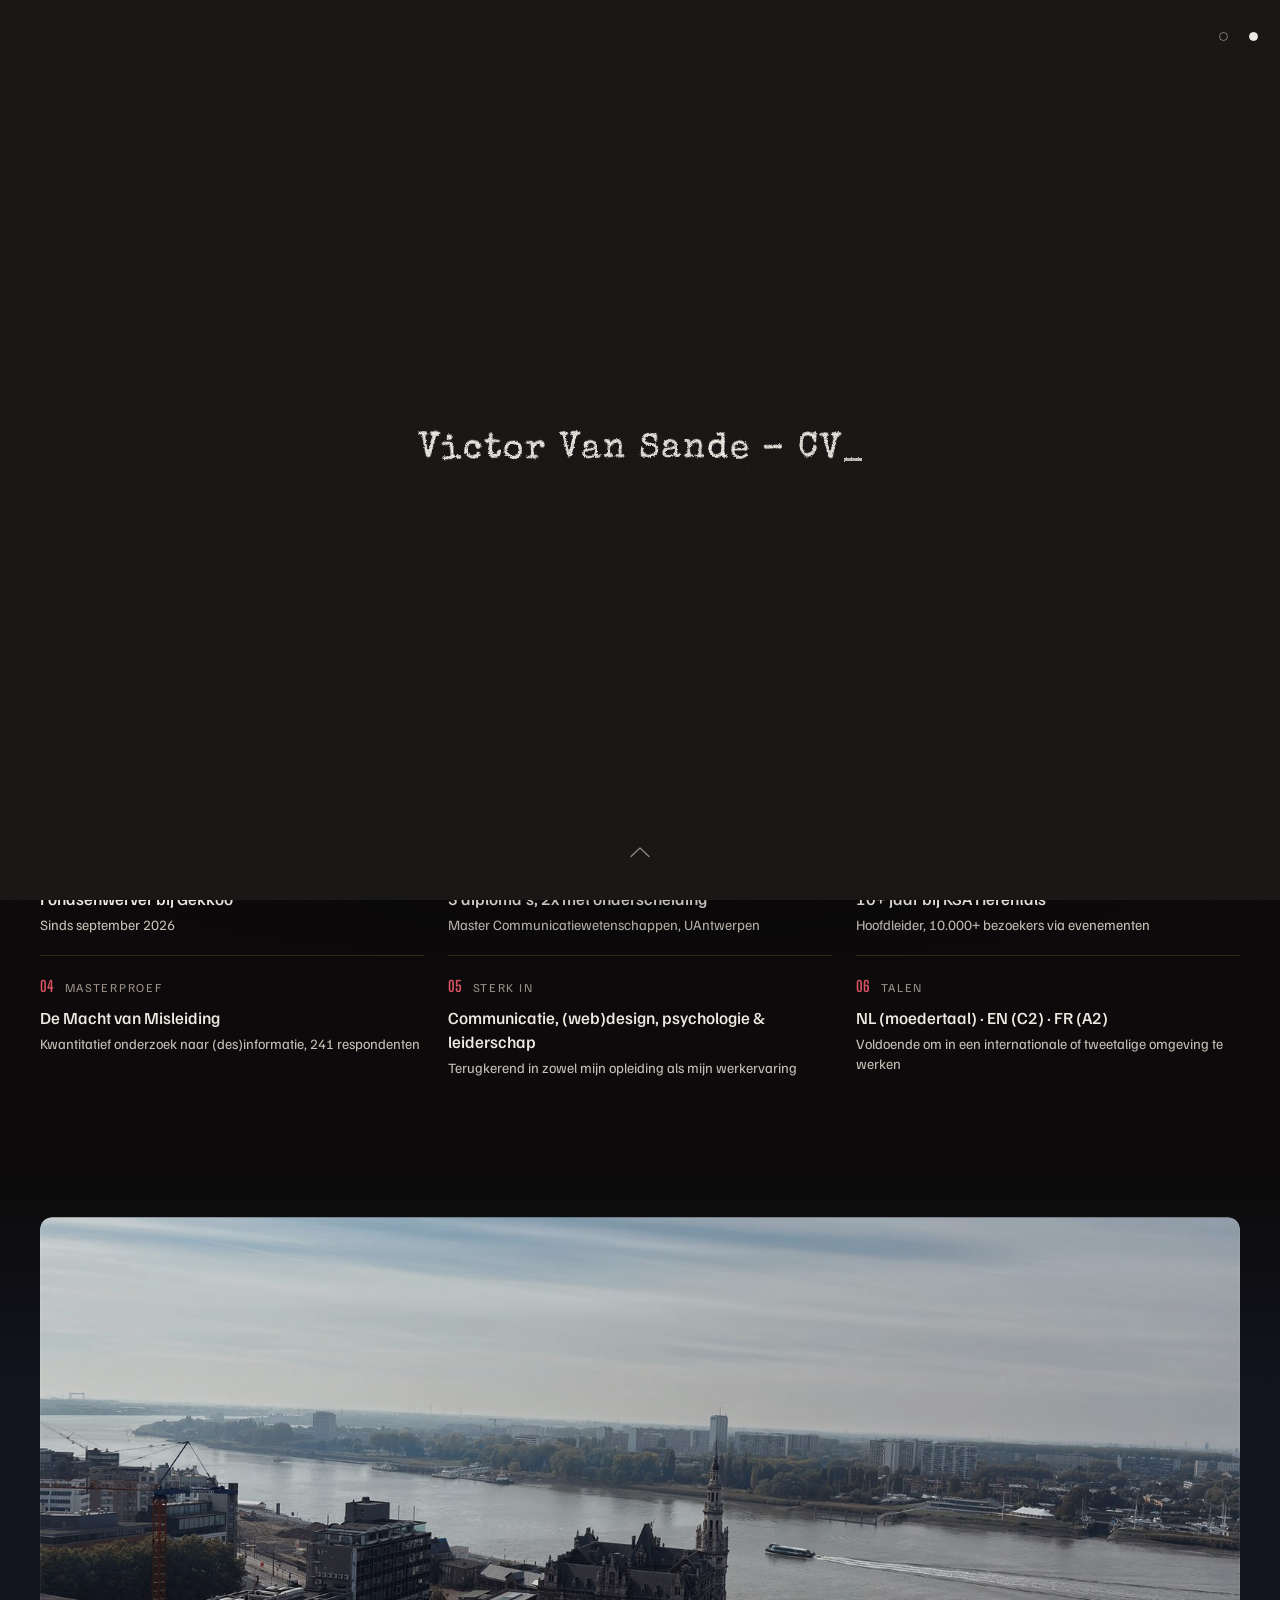
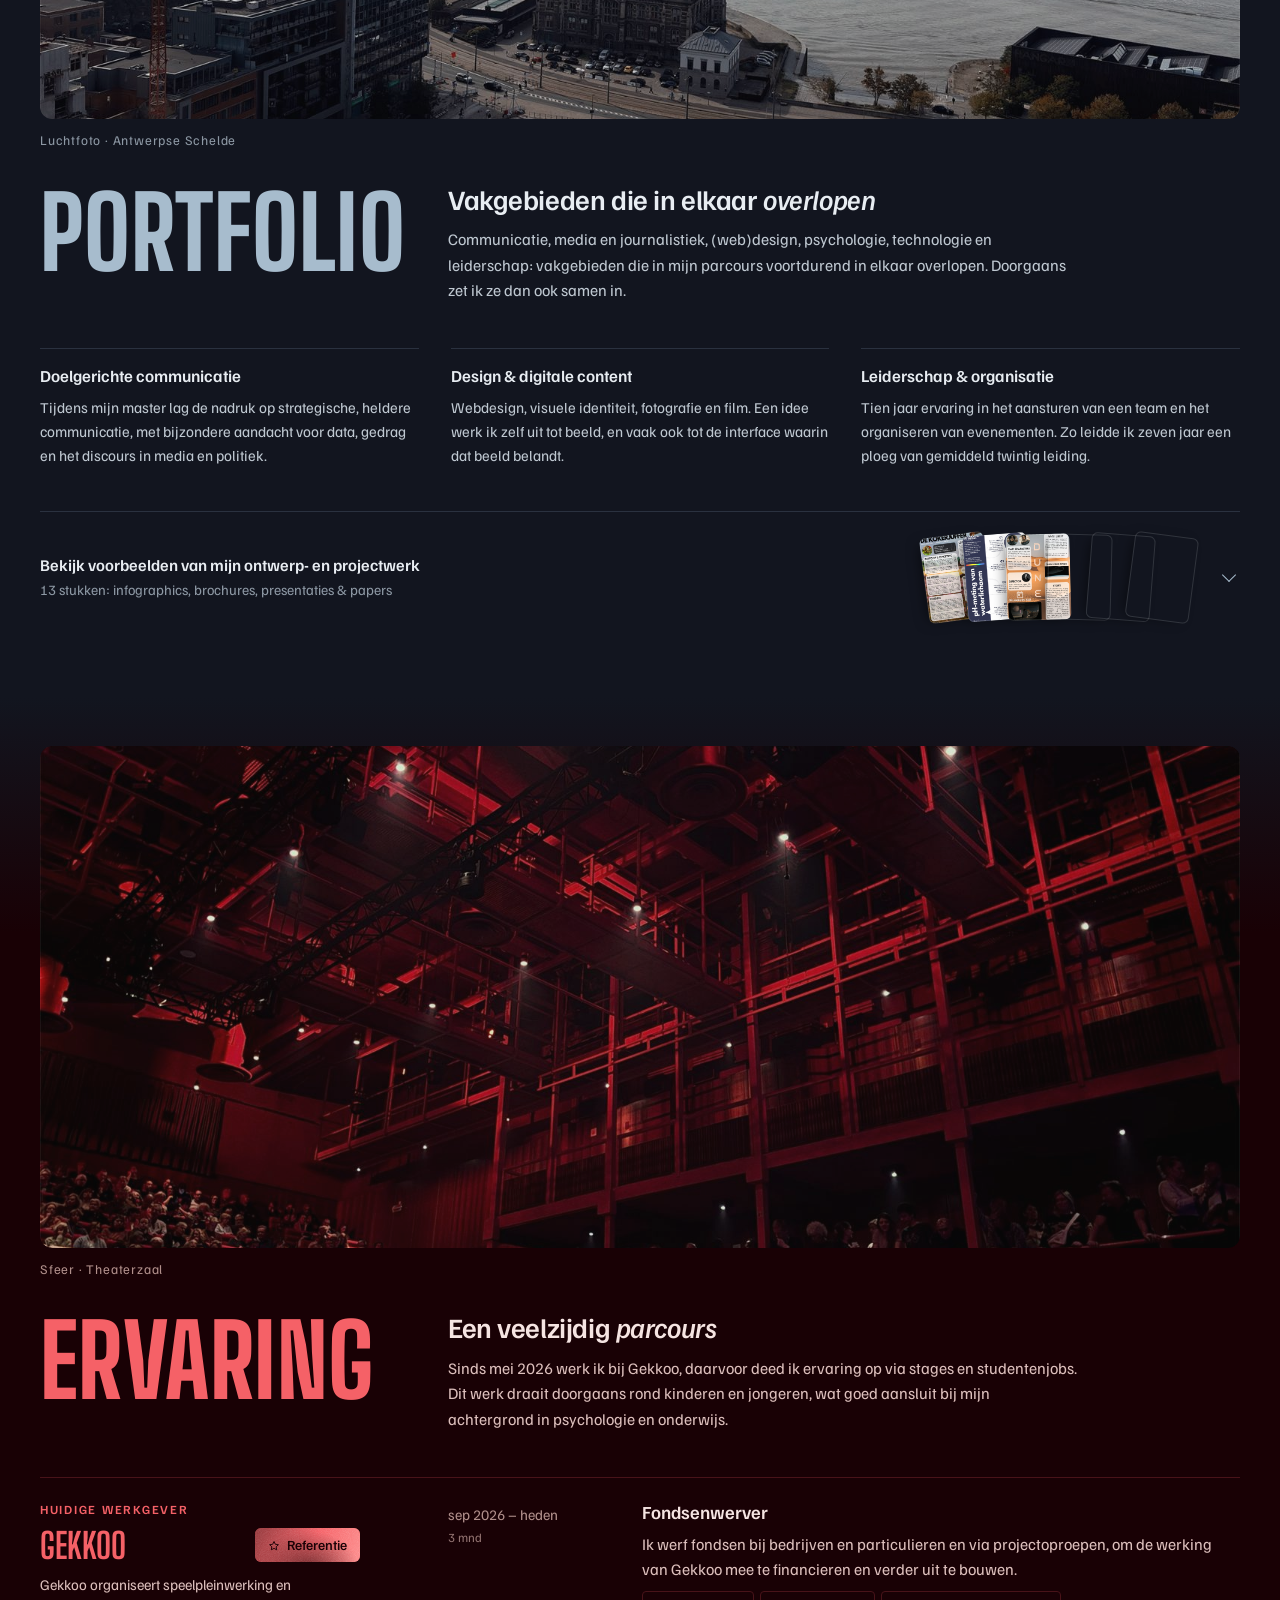
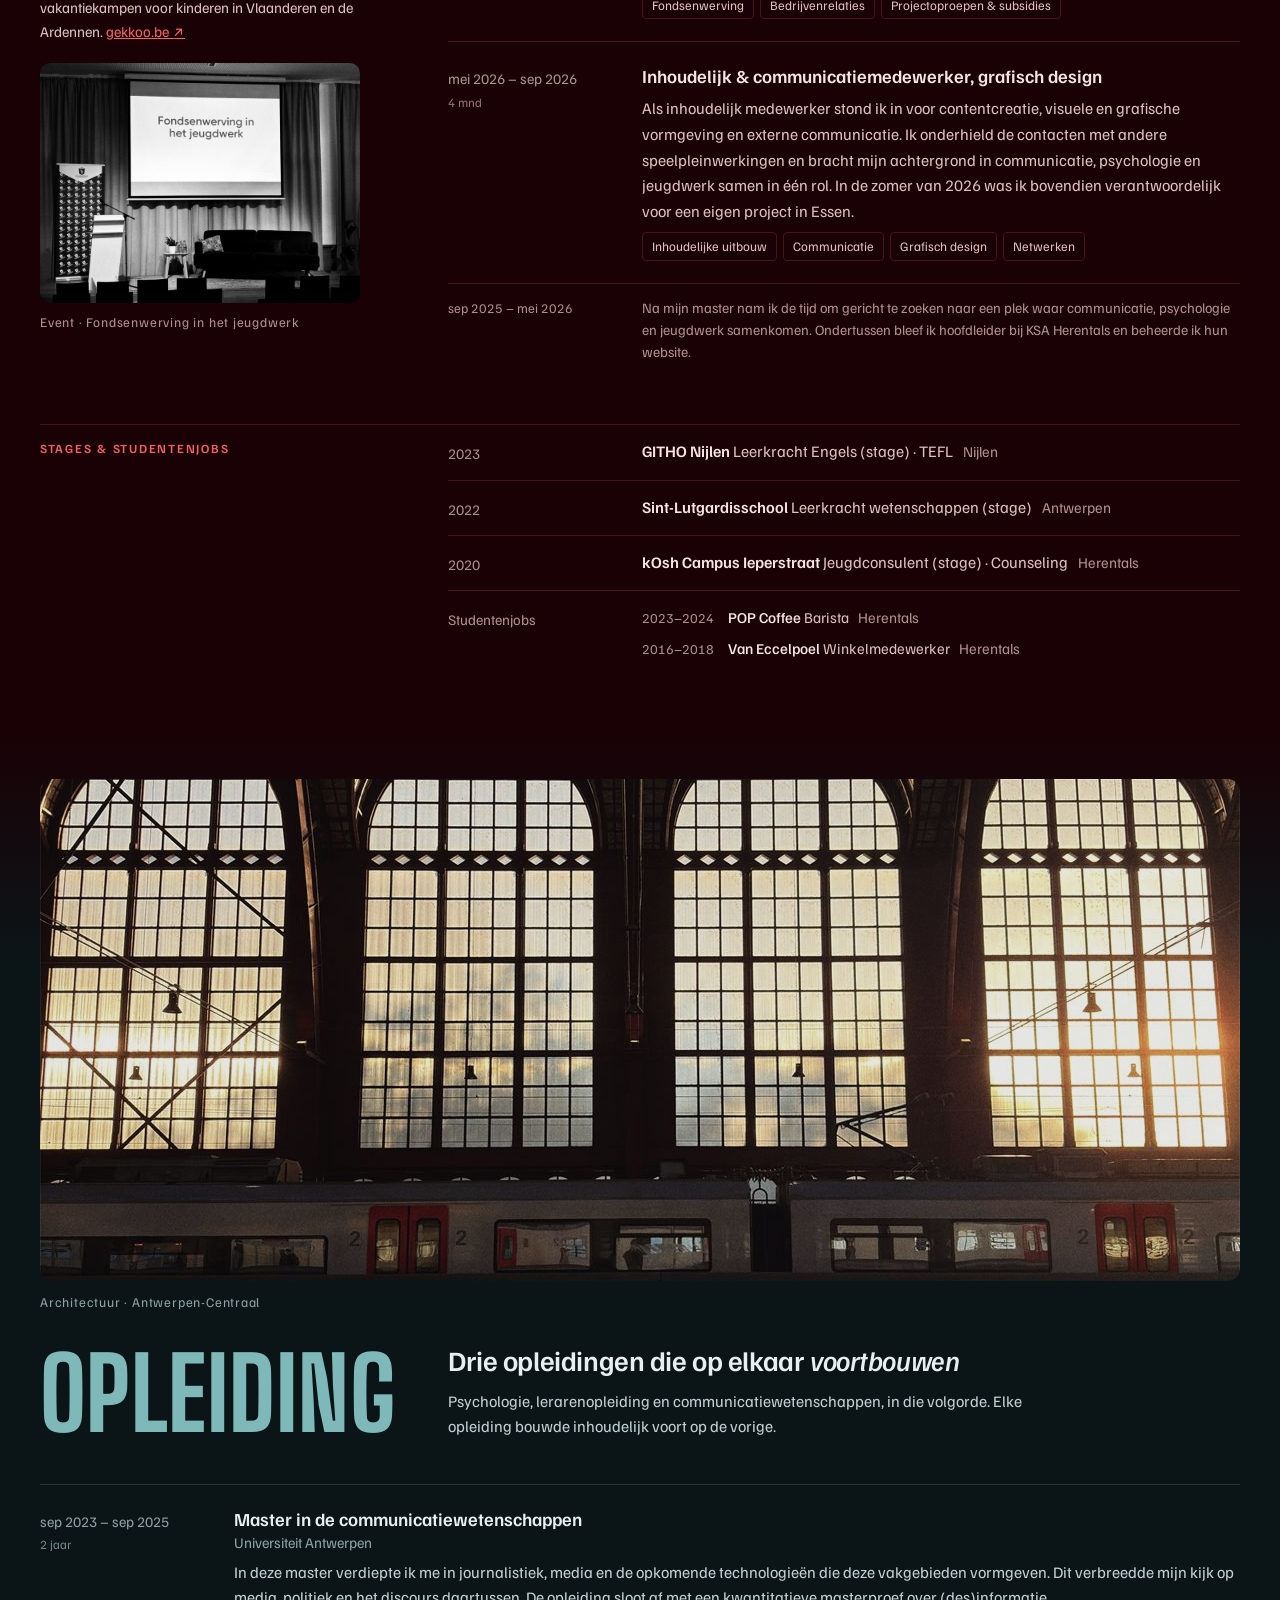
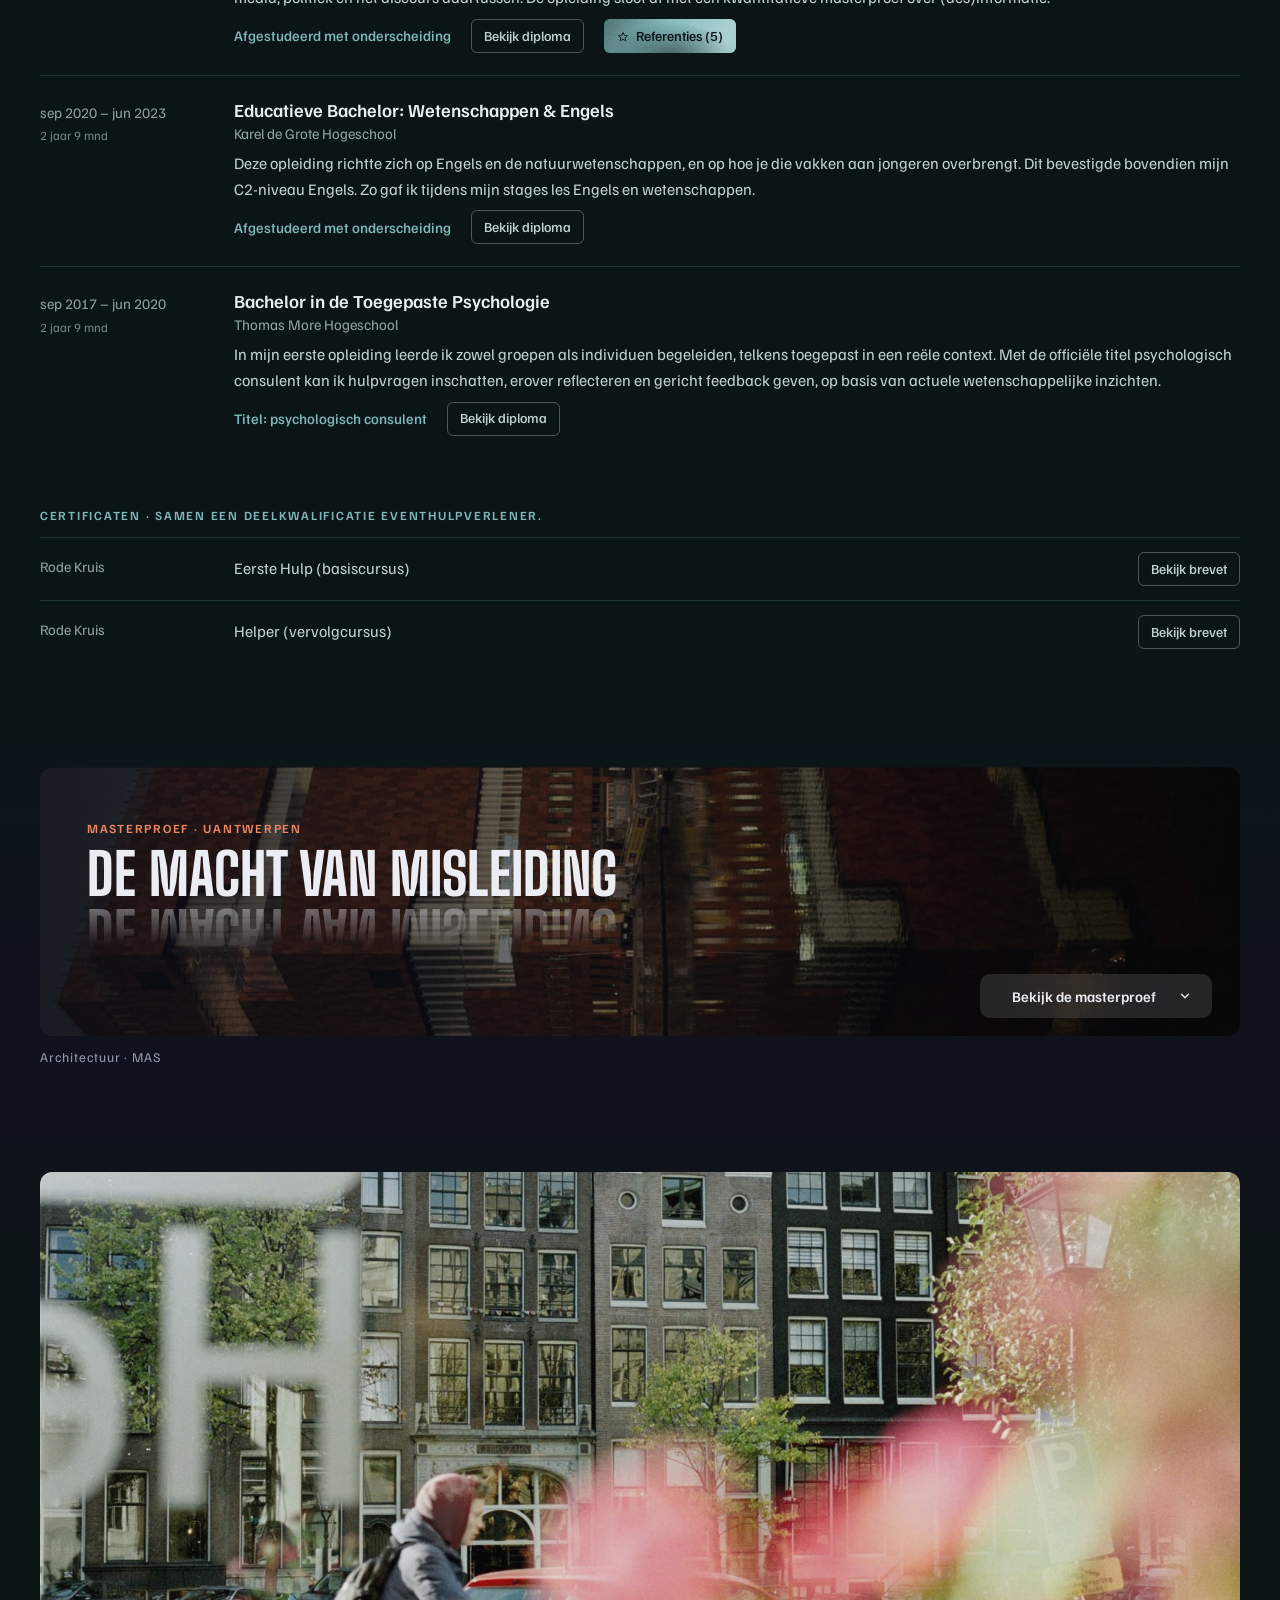
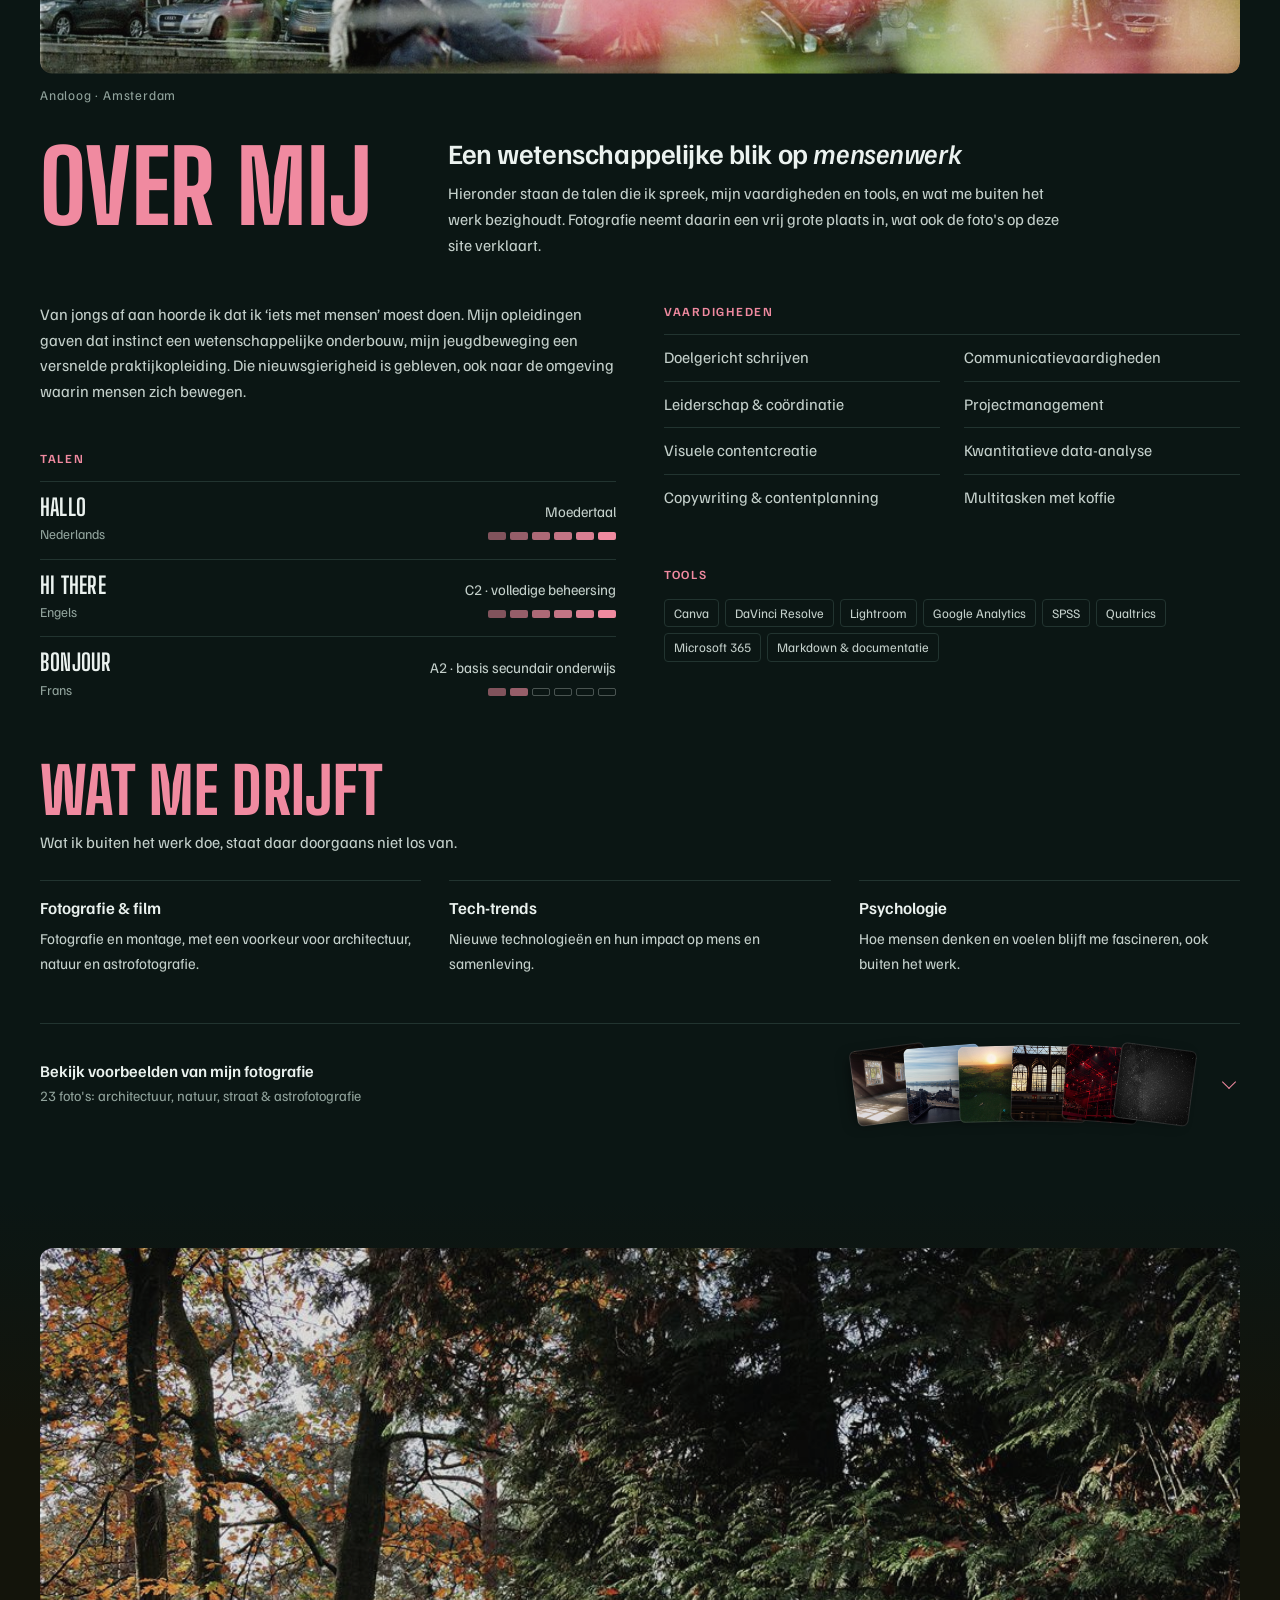
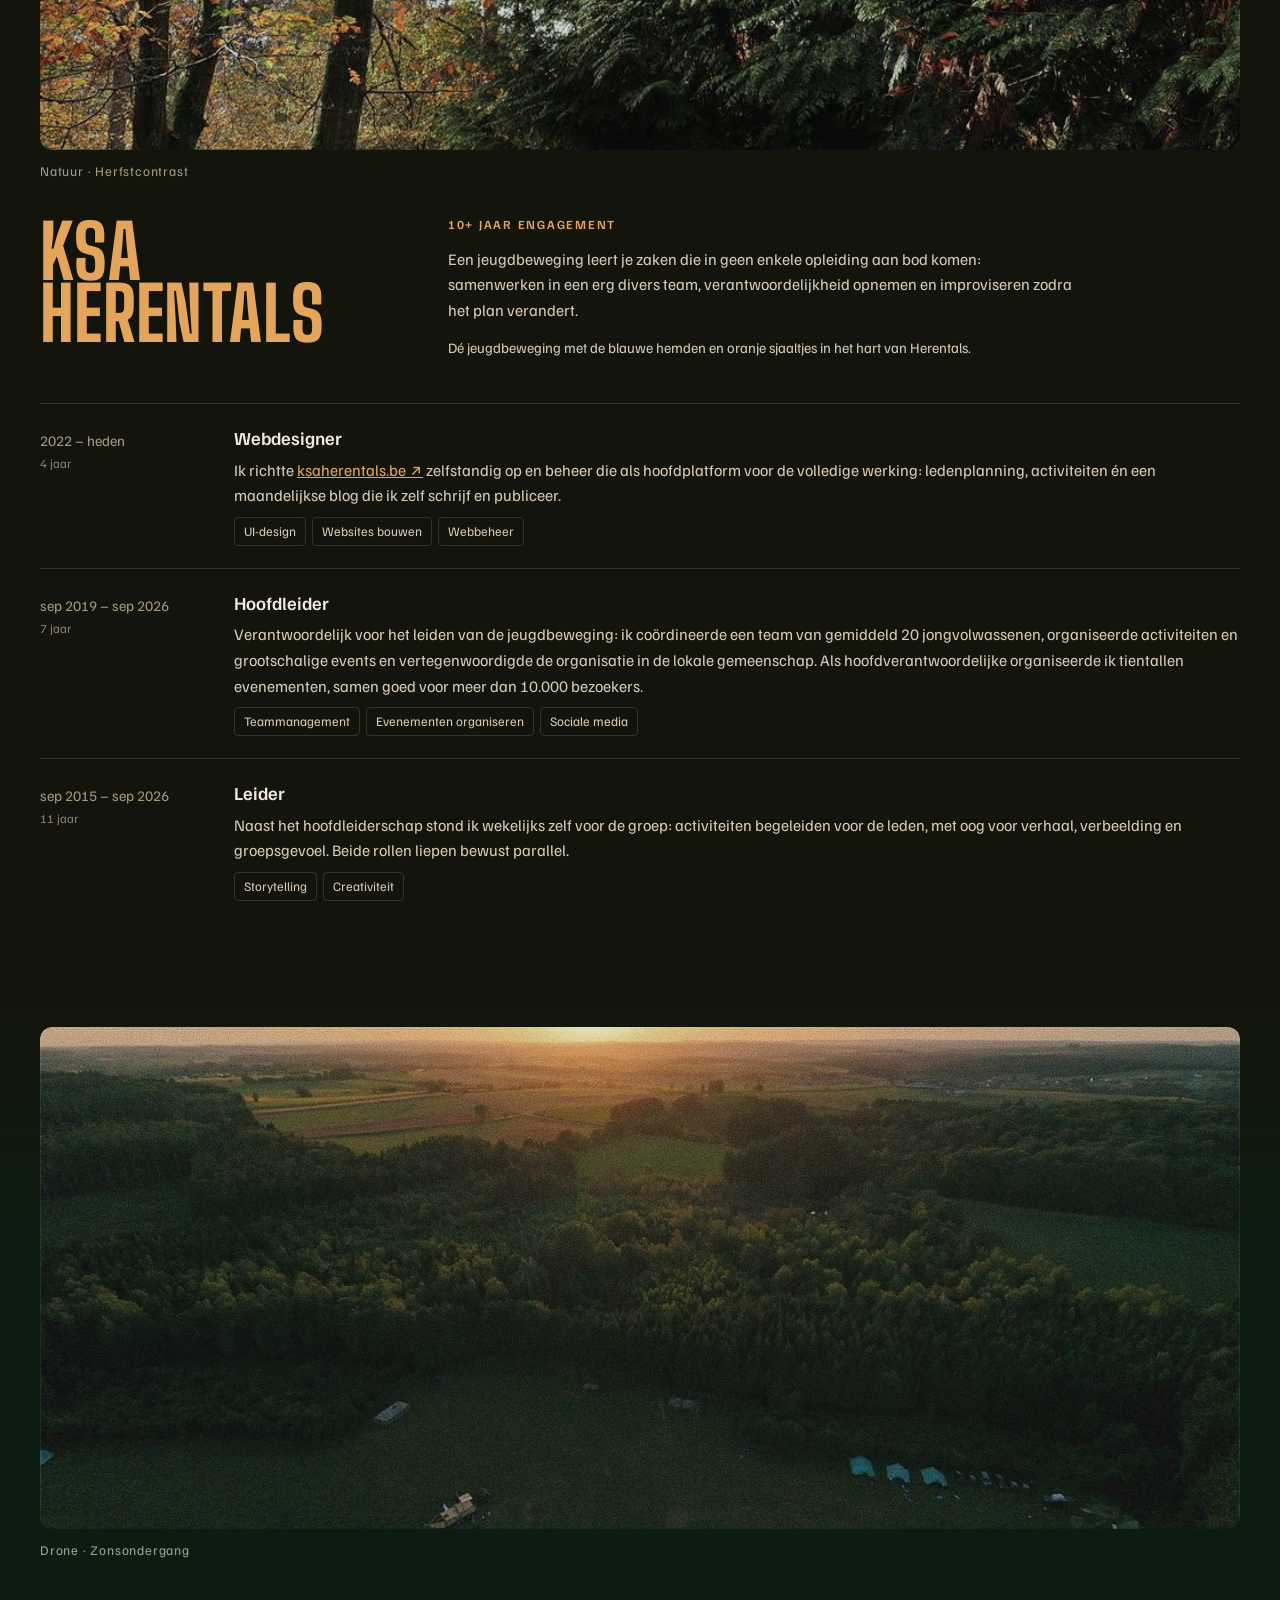
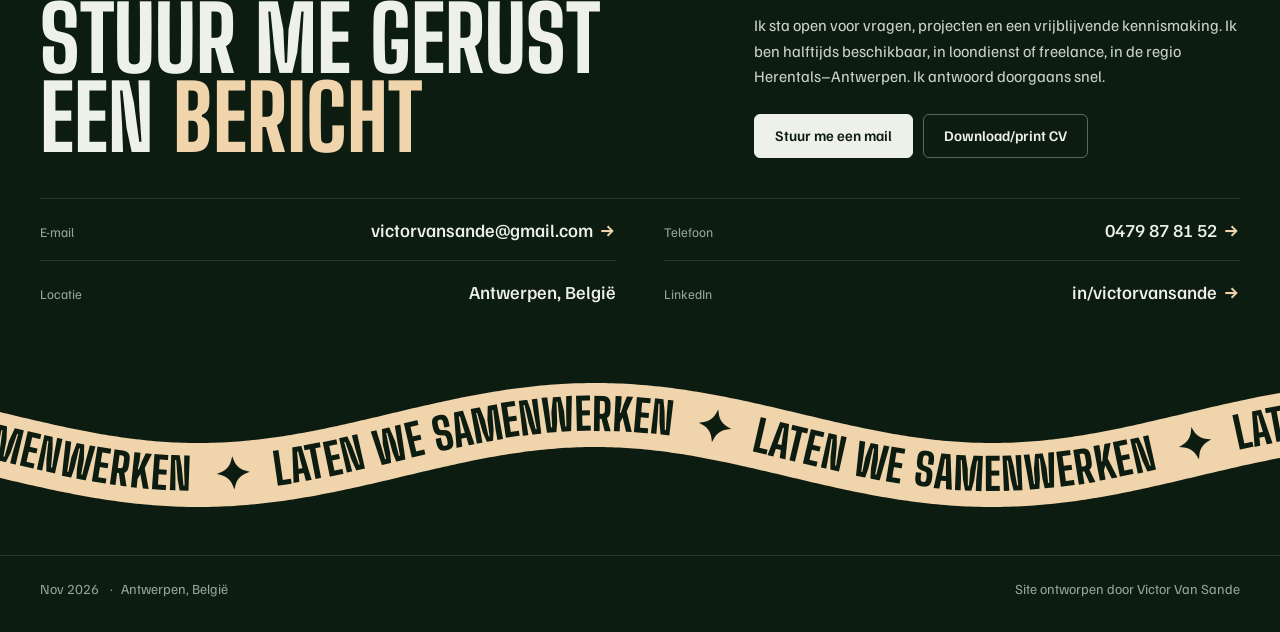
==== commit 09451b6a: "Adressen volgen de namen: #portfolio en #over-mij Oude links (#werk, #over) komen via een inlinescri" ====
--- a/index.html
+++ b/index.html
@@ -33,6 +33,9 @@
   <link rel="preconnect" href="https://fonts.googleapis.com" />
   <link rel="preconnect" href="https://fonts.gstatic.com" crossorigin />
   <link href="https://fonts.googleapis.com/css2?family=Big+Shoulders+Display:wght@600;700;800&family=Familjen+Grotesk:ital,wght@0,400;0,500;0,600;1,400&family=IBM+Plex+Mono:wght@400;600&family=Special+Elite&display=swap" rel="stylesheet" />
+  <!-- Oude adressen van secties (#werk heet sinds nov 2026 #portfolio, #over heet
+       #over-mij): een gedeelde link met het oude adres komt zo nog op de juiste plek -->
+  <script>(function(){var m={"#werk":"#portfolio","#over":"#over-mij"};if(m[location.hash])history.replaceState(null,"",m[location.hash]);addEventListener("hashchange",function(){if(m[location.hash])location.replace(m[location.hash]);});})();</script>
   <!-- Intro "Venster": eenmalig per sessie, moet vóór de eerste paint vaststaan om flikkeren te vermijden -->
   <script>
     (function () {
@@ -54,8 +57,8 @@
   <script src="i18n.js?v=104" defer></script>
   <script src="vel.js?v=8" defer></script>
   <script src="main.js?v=132" defer></script>
-  <script src="galerij.js?v=5" defer></script>
-  <script src="stapel.js?v=16" defer></script>
+  <script src="galerij.js?v=6" defer></script>
+  <script src="stapel.js?v=17" defer></script>
   <script src="lint.js?v=4" defer></script>
   <!-- Voorkeuren al in de kop toepassen, zodat de pagina niet zichtbaar
        verspringt. Kleurthema en licht/donker zijn weg: elke sectie haalt haar
@@ -97,10 +100,10 @@
       <a href="#home" class="brand" translate="no">Victor Van Sande</a>
       <div class="nav-right">
         <nav class="nav-links" id="hoofdmenu" aria-label="Hoofdmenu">
-          <a href="#werk" data-i18n="nav_werk">Portfolio</a>
+          <a href="#portfolio" data-i18n="nav_werk">Portfolio</a>
           <a href="#ervaring" data-i18n="nav_ervaring">Ervaring</a>
           <a href="#opleiding" data-i18n="nav_opleiding">Opleiding</a>
-          <a href="#over" data-i18n="nav_over">Over mij</a>
+          <a href="#over-mij" data-i18n="nav_over">Over mij</a>
           <a href="#contact" data-i18n="nav_contact">Contact</a>
         </nav>
         <!-- Lichte versie: de keuze wordt bewaard onder cv-modus en niet onder
@@ -186,7 +189,7 @@
           <p class="label"><span data-i18n="nav_werk">Portfolio</span></p>
           <h2 class="stack-title"><span data-i18n="hl_h2">Vakgebieden die in elkaar <span class="grad-text em-serif">overlopen</span></span></h2>
           <p class="stack-text"><span data-i18n="hl_lead">Communicatie, media en journalistiek, (web)design, psychologie, technologie en leiderschap: vakgebieden die in mijn parcours voortdurend in elkaar overlopen. Doorgaans zet ik ze dan ook samen in.</span></p>
-          <div class="btn-row"><a href="#werk" class="btn btn-line stack-more" data-i18n="stack_more">Lees verder</a></div>
+          <div class="btn-row"><a href="#portfolio" class="btn btn-line stack-more" data-i18n="stack_more">Lees verder</a></div>
         </div>
       </article>
       <article class="stack-card grade g-theater">
@@ -222,7 +225,7 @@
           <p class="label"><span data-i18n="nav_over">Over mij</span></p>
           <h2 class="stack-title stack-title-lang"><span data-i18n="over_h2">Een wetenschappelijke blik op <span class="grad-text em-serif">mensenwerk</span></span></h2>
           <p class="stack-text"><span data-i18n="over_bio2">Van jongs af aan hoorde ik dat ik &lsquo;iets met mensen&rsquo; moest doen. Mijn opleidingen gaven dat instinct een wetenschappelijke onderbouw, mijn jeugdbeweging een versnelde praktijkopleiding. Die nieuwsgierigheid is gebleven, ook naar de omgeving waarin mensen zich bewegen.</span></p>
-          <div class="btn-row"><a href="#over" class="btn btn-line stack-more" data-i18n="stack_more">Lees verder</a></div>
+          <div class="btn-row"><a href="#over-mij" class="btn btn-line stack-more" data-i18n="stack_more">Lees verder</a></div>
         </div>
       </article>
       <article class="stack-card grade g-herfst">
@@ -274,7 +277,7 @@
           <p class="hero-meta"><span data-i18n="tldr_role_val">Fondsenwerver bij Gekkoo</span> · <span data-i18n="hero_eyebrow">Halftijds beschikbaar</span> · <span data-i18n="tldr_avail_sub">Regio Herentals&ndash;Antwerpen</span></p>
           <div class="btn-row">
             <a href="assets/cv-victor-van-sande.pdf" download class="btn"><span data-i18n="hero_cta_cv">Download/print CV</span></a>
-            <a href="#werk" class="btn btn-line"><span data-i18n="hero_cta_work">Bekijk mijn portfolio</span></a>
+            <a href="#portfolio" class="btn btn-line"><span data-i18n="hero_cta_work">Bekijk mijn portfolio</span></a>
           </div>
           <!-- Naar de compacte weergave (stapel.js); zonder script verborgen,
                want dan is er geen stapel. -->
@@ -299,7 +302,7 @@
   </div><!-- /#home -->
 
   <!-- ============ WERK ============ -->
-  <div class="sec grade g-schelde" id="werk">
+  <div class="sec grade g-schelde" id="portfolio">
     <div class="wrap">
       <figure class="frame">
         <picture><source media="(max-width: 700px)" srcset="assets/photos/m/antwerpen-skyline-schelde.webp" type="image/webp" /><img src="assets/photos/antwerpen-skyline-schelde.jpg" alt="Luchtfoto van de Antwerpse skyline met de Schelde en het Loodswezengebouw" width="1600" height="1200" loading="lazy" /></picture>
@@ -383,7 +386,7 @@
       </div>
       </details>
     </div>
-  </div><!-- /#werk -->
+  </div><!-- /#portfolio -->
 
   <!-- ============ ERVARING ============ -->
   <div class="sec" id="ervaring">
@@ -557,7 +560,7 @@
   </div><!-- /#opleiding -->
 
   <!-- ============ OVER MIJ ============ -->
-  <div class="sec grade g-gracht" id="over">
+  <div class="sec grade g-gracht" id="over-mij">
     <div class="wrap">
       <figure class="frame">
         <picture><source media="(max-width: 700px)" srcset="assets/photos/m/amsterdam-grachtenpanden-film.webp" type="image/webp" /><img src="assets/photos/amsterdam-grachtenpanden-film.jpg" alt="Grachtenpanden in Amsterdam door een raam, met een fietser en een roze waas op de voorgrond" width="1600" height="1095" loading="lazy" style="object-position: 50% 58%" /></picture>
@@ -719,7 +722,7 @@
         </details>
       </div>
     </div>
-  </div><!-- /#over -->
+  </div><!-- /#over-mij -->
 
   <!-- ============ KSA ============ -->
   <div class="sec" id="ksa">
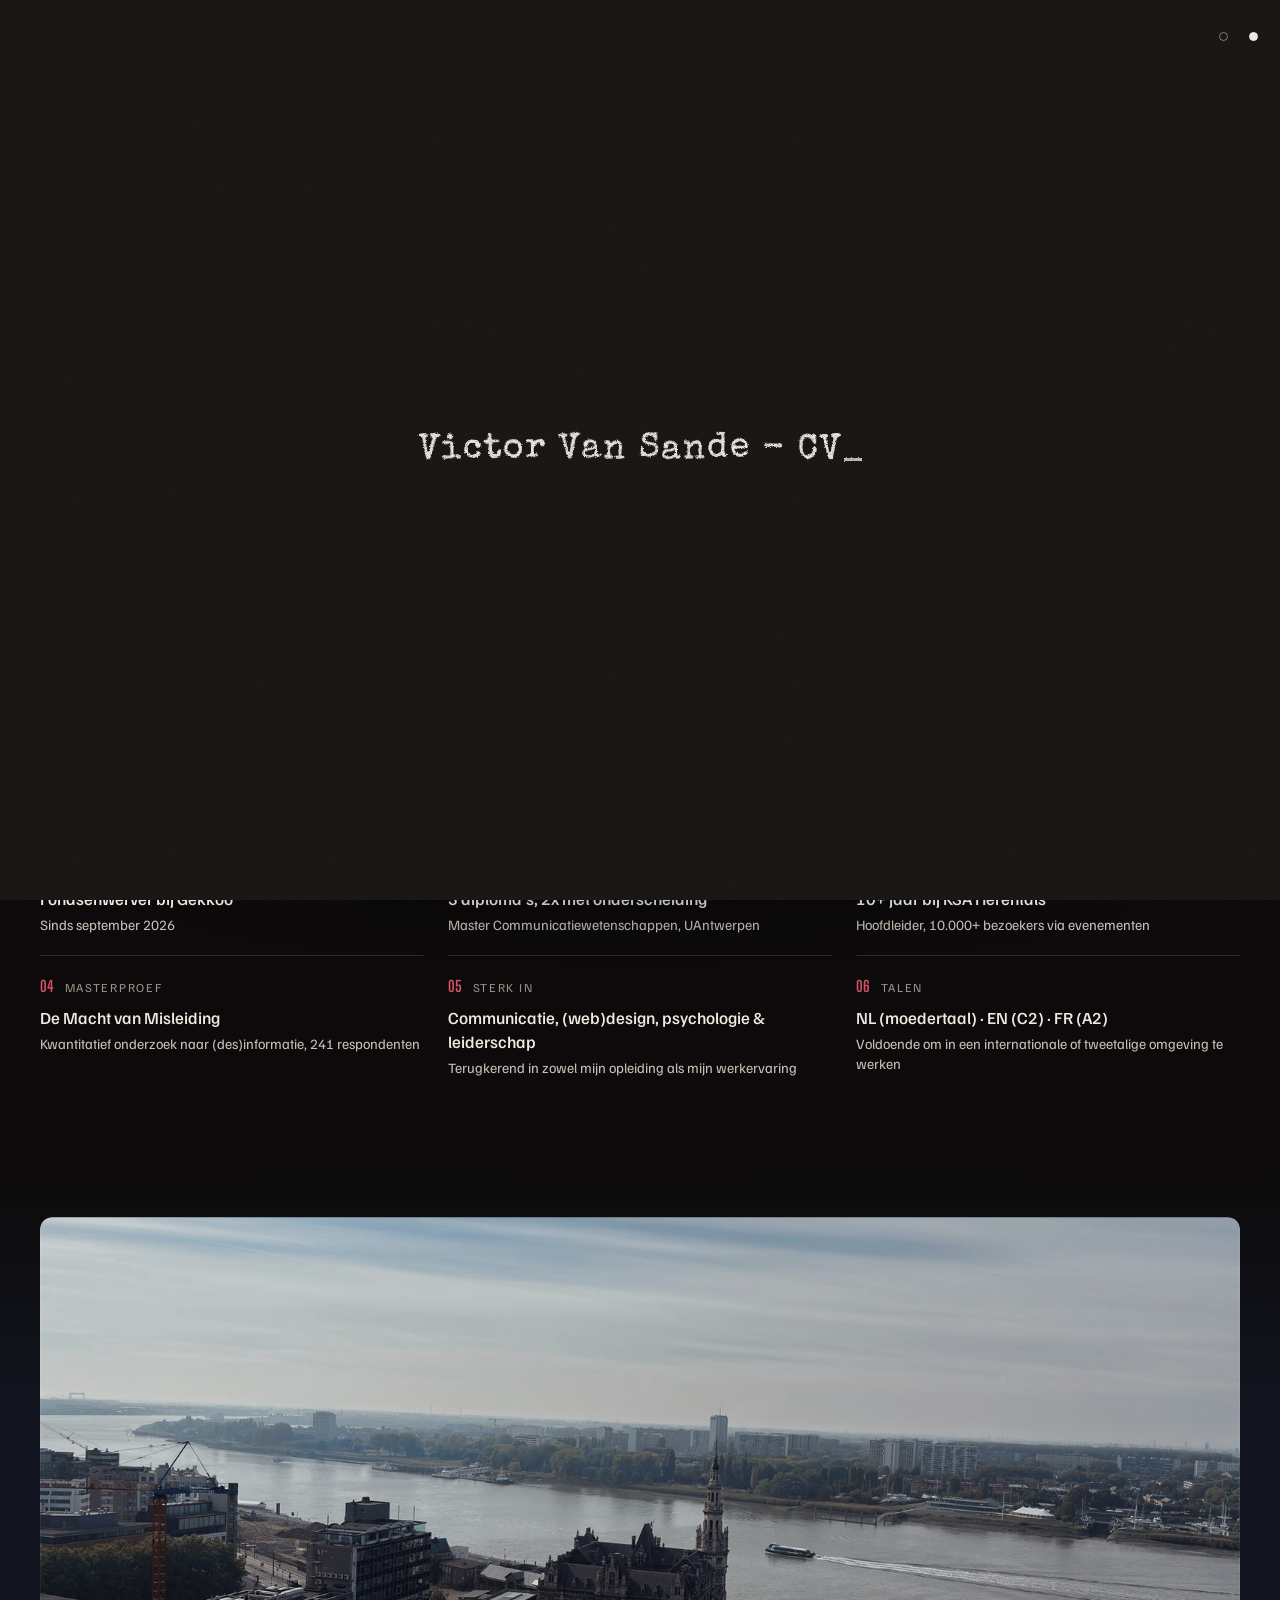
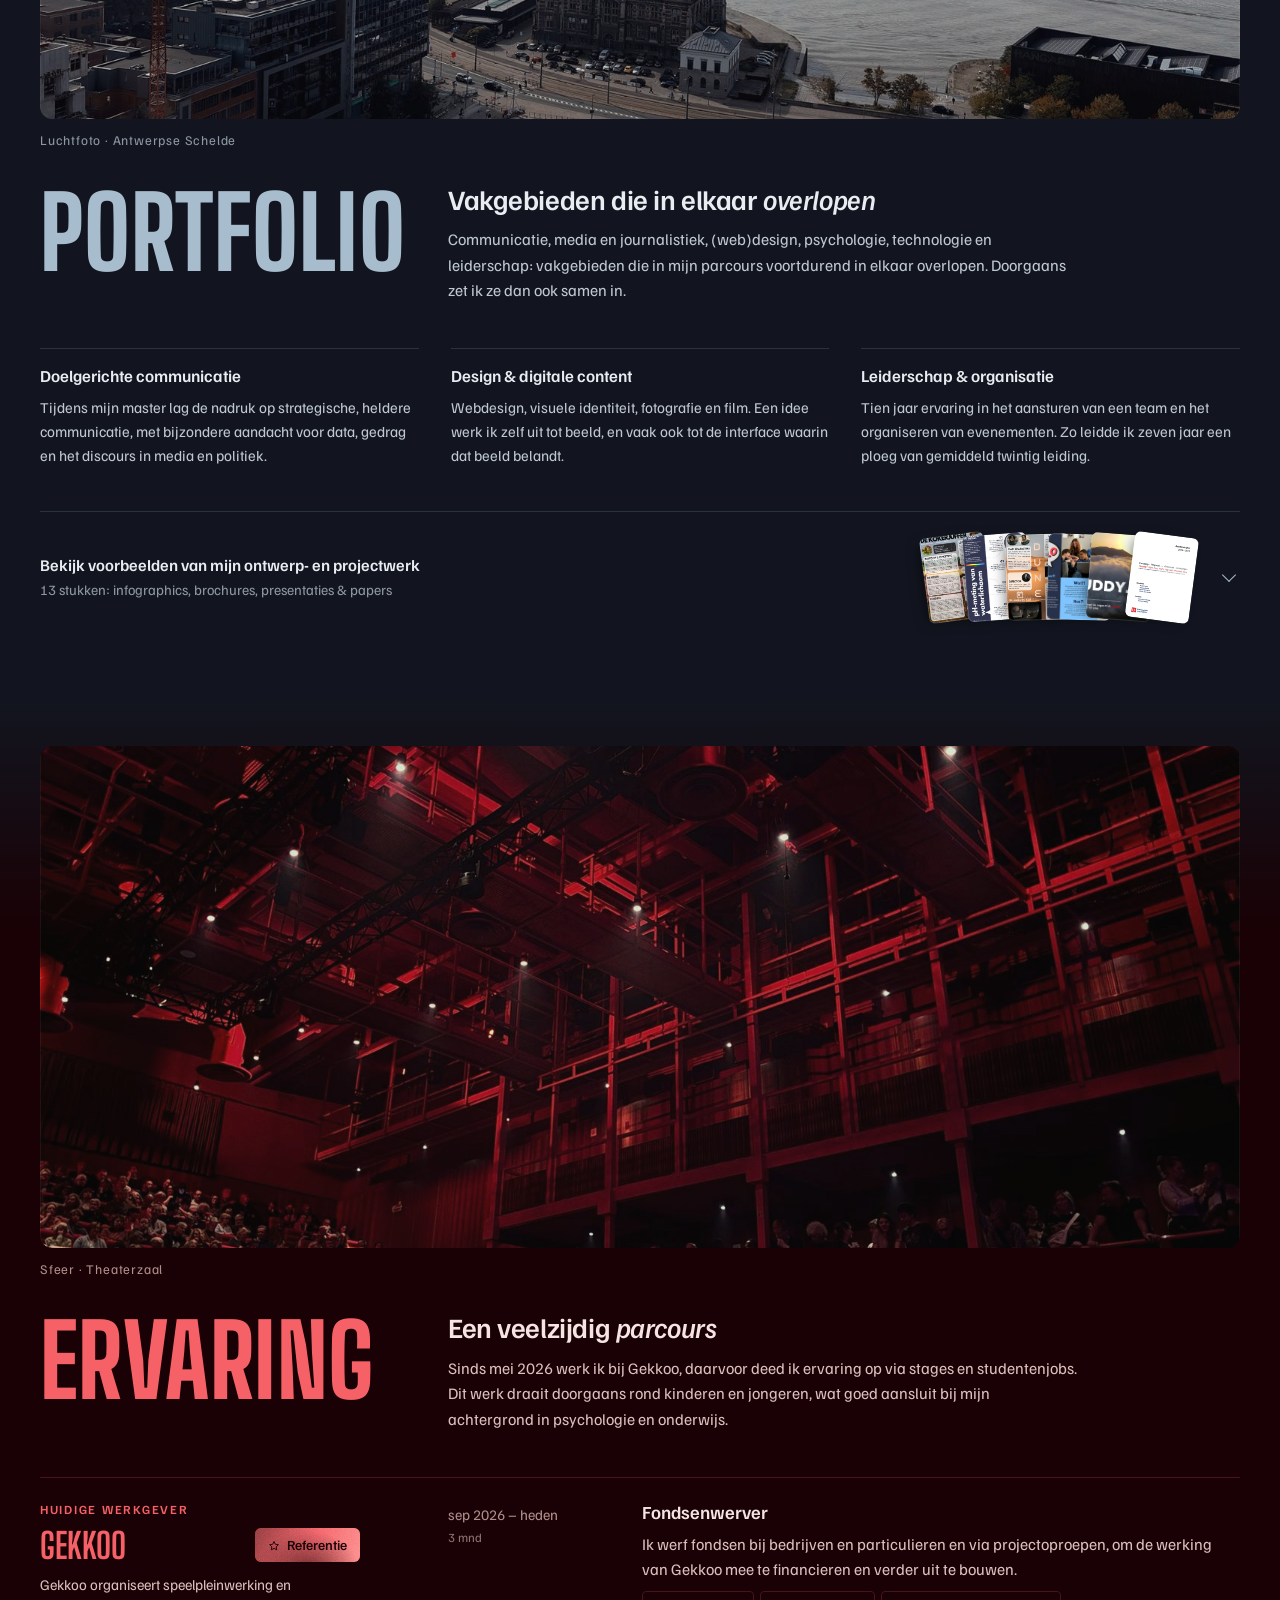
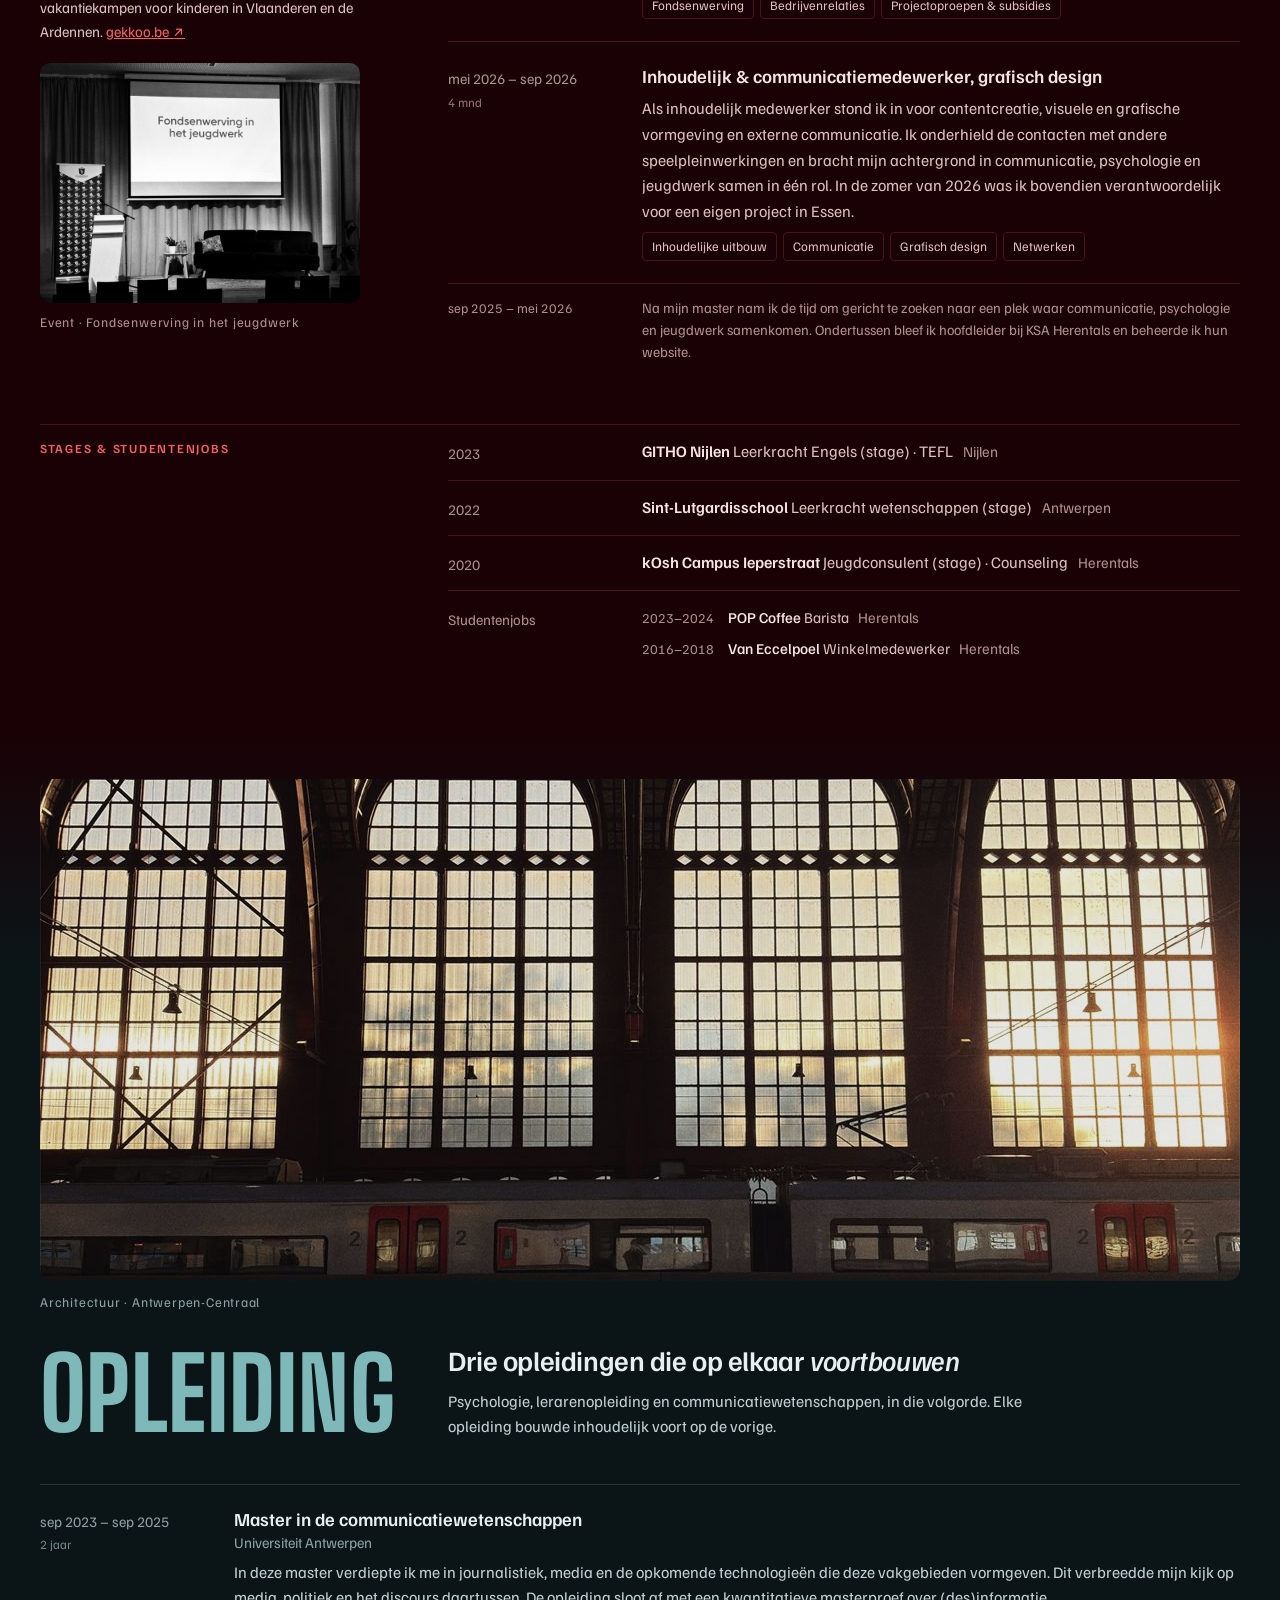
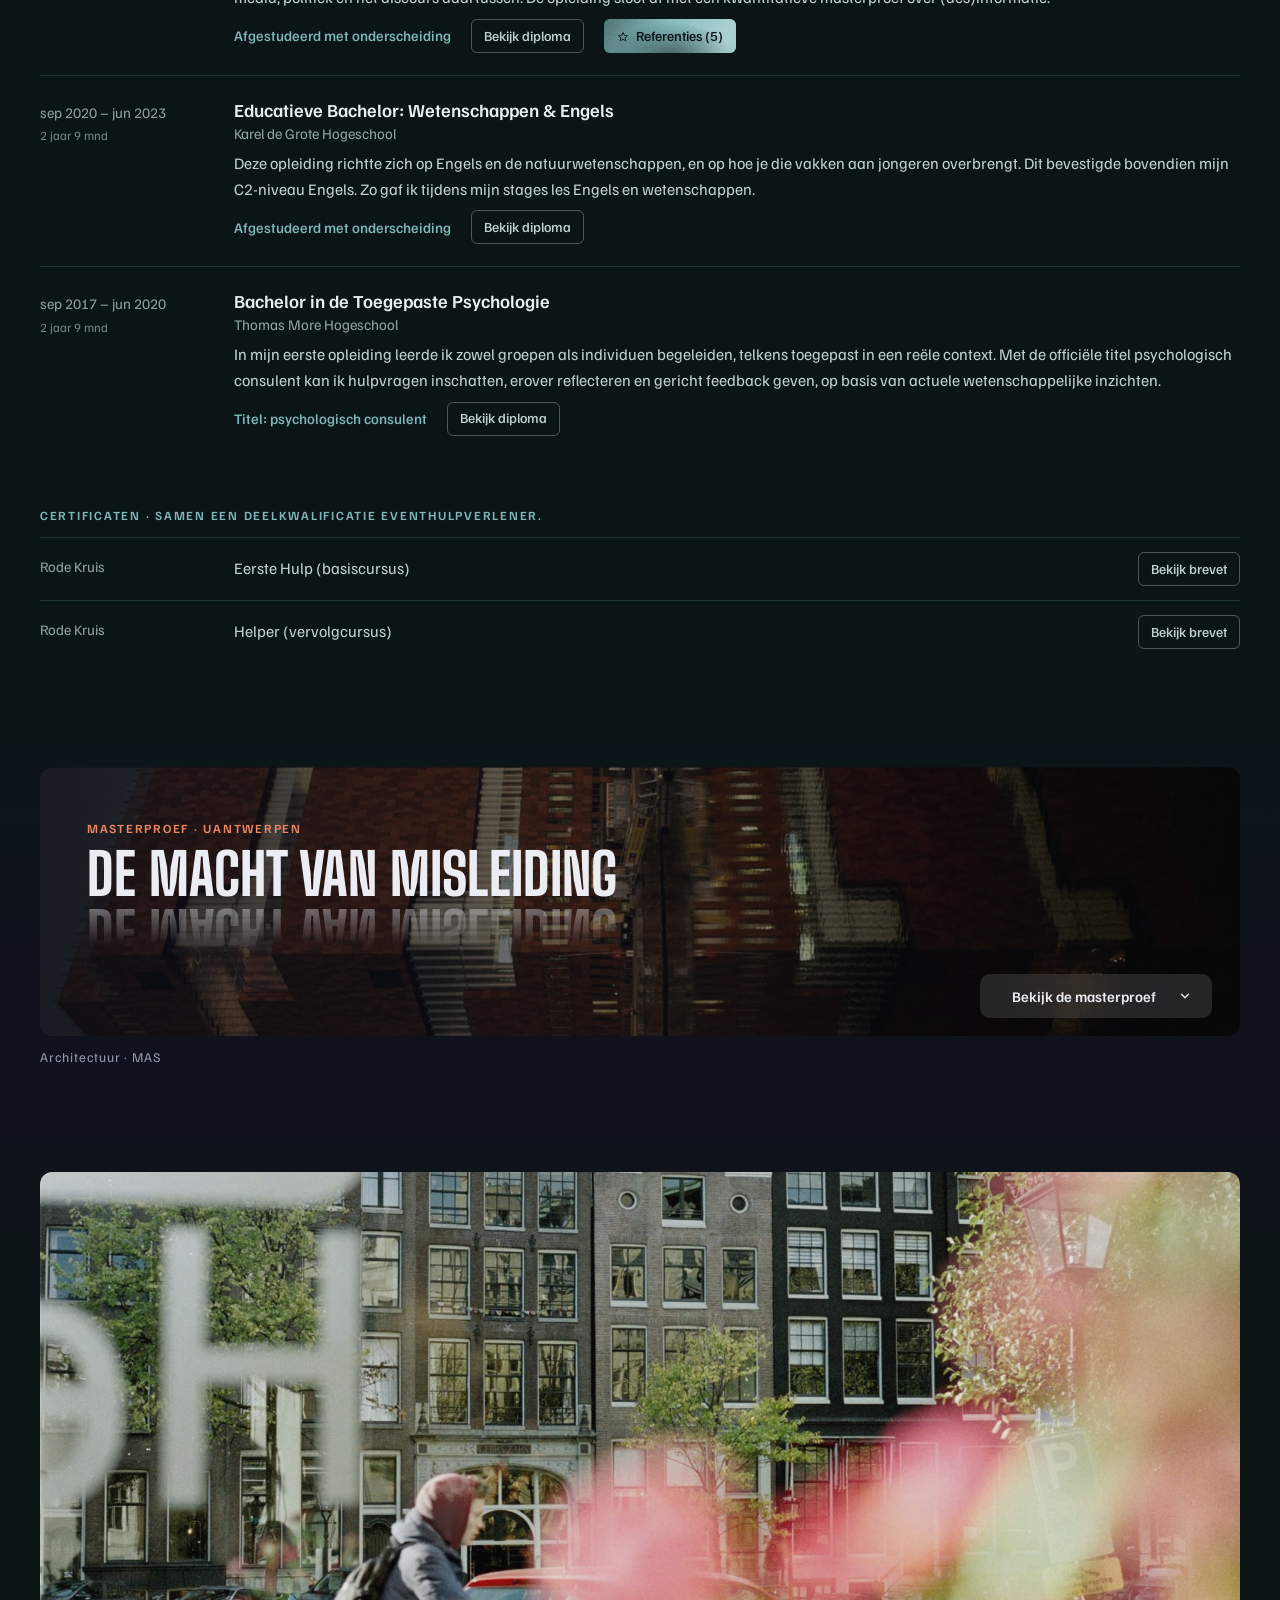
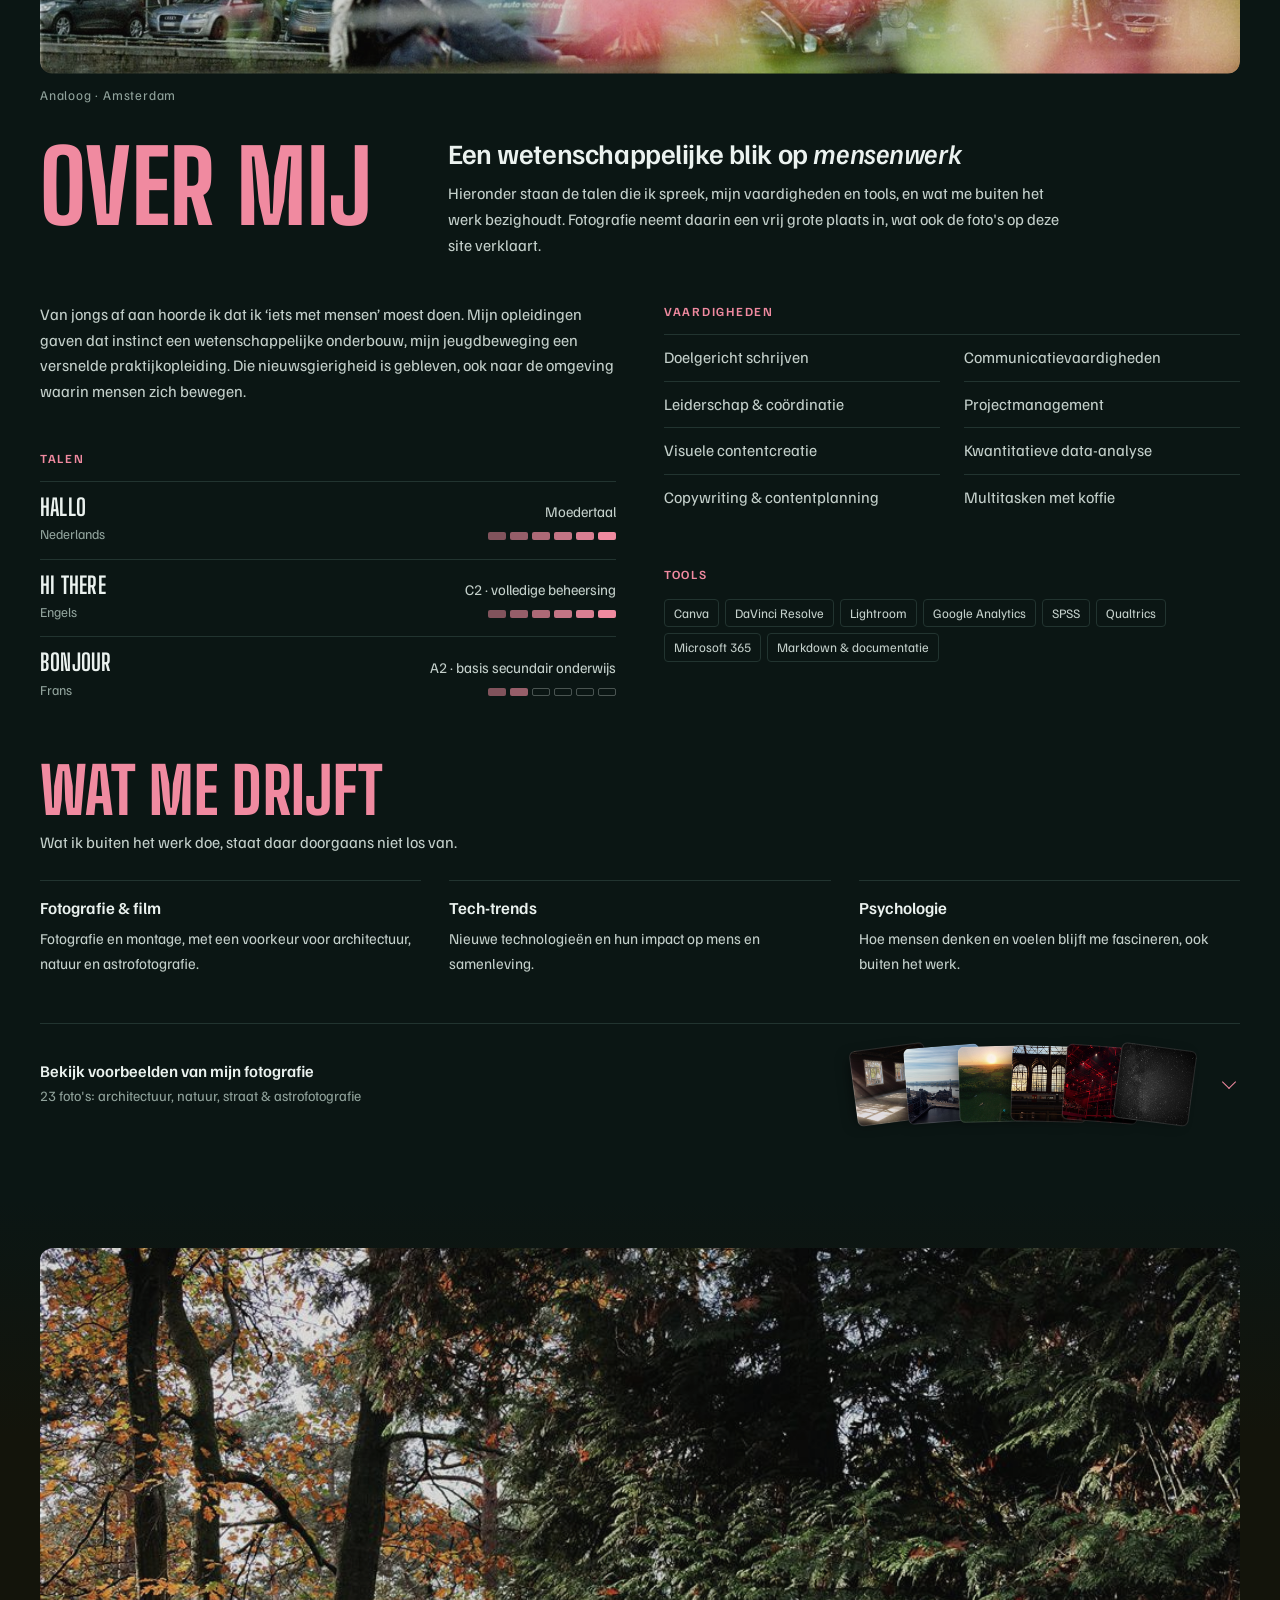
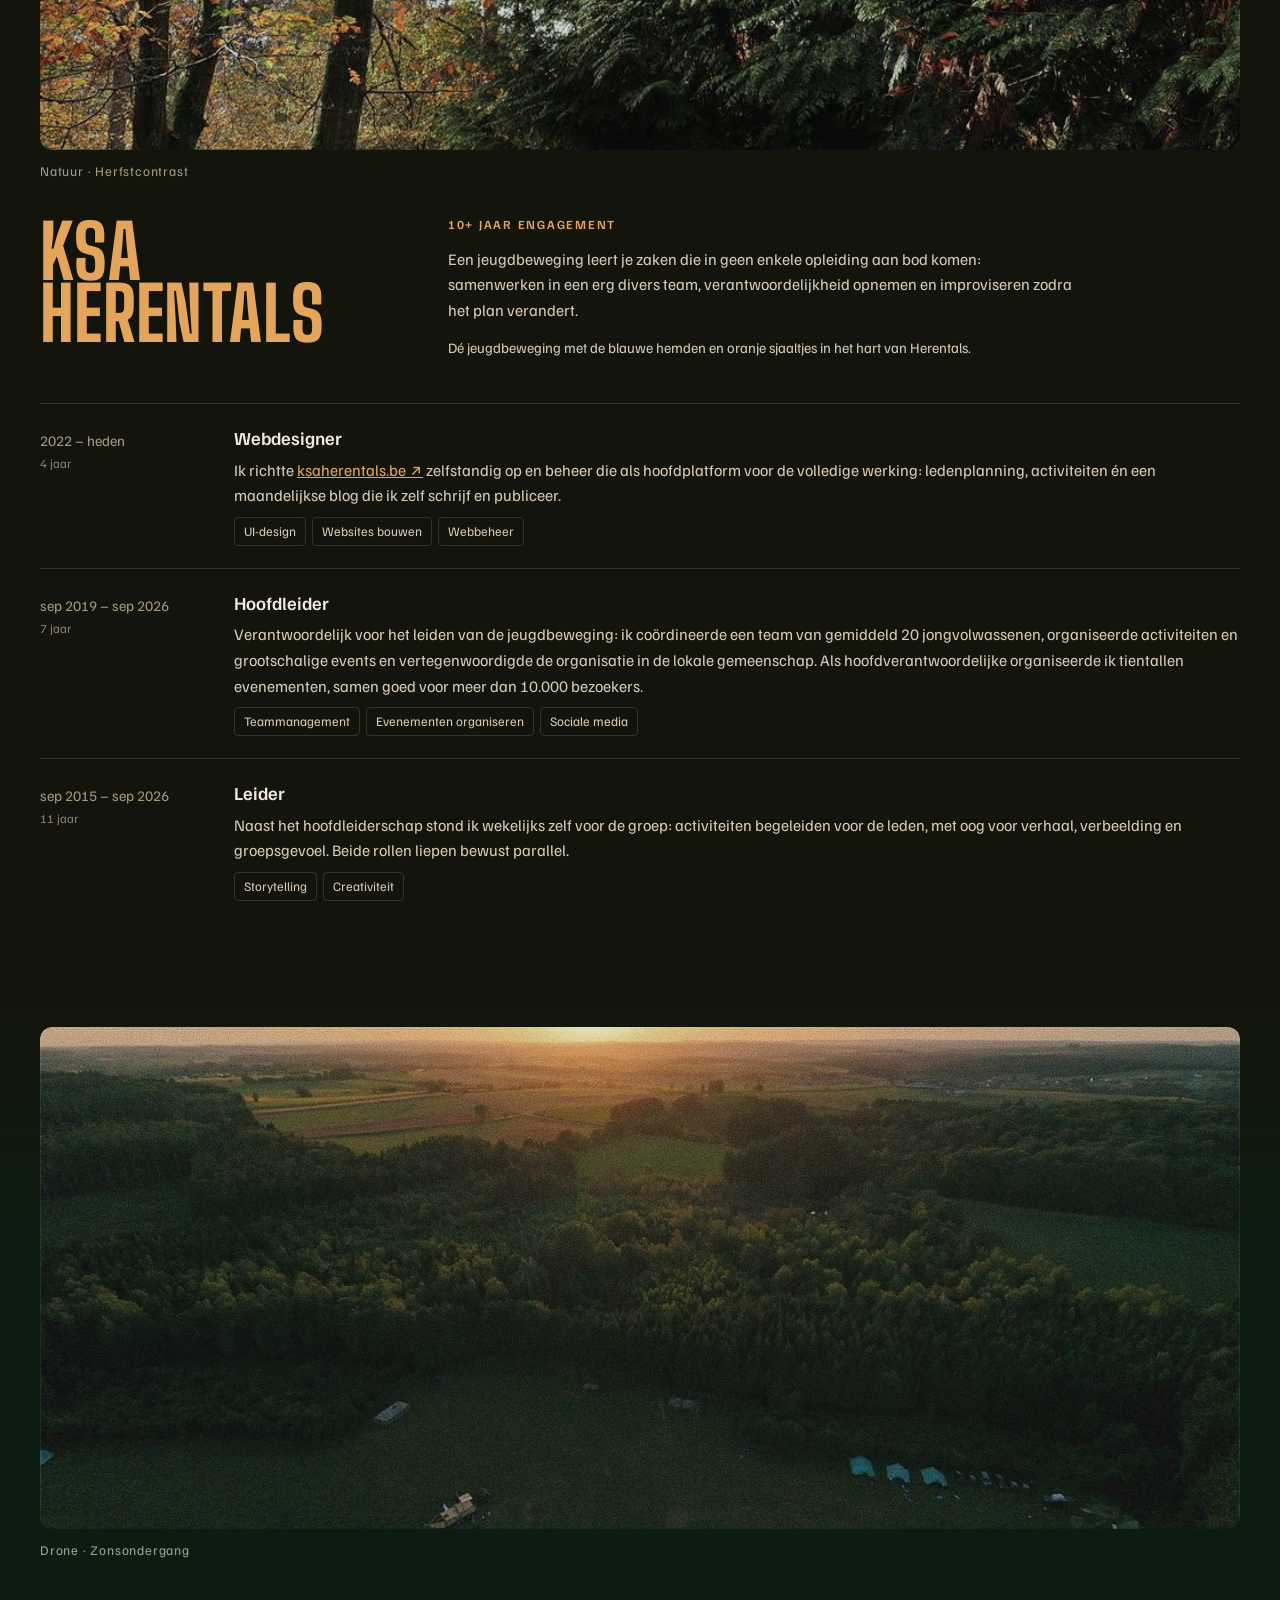
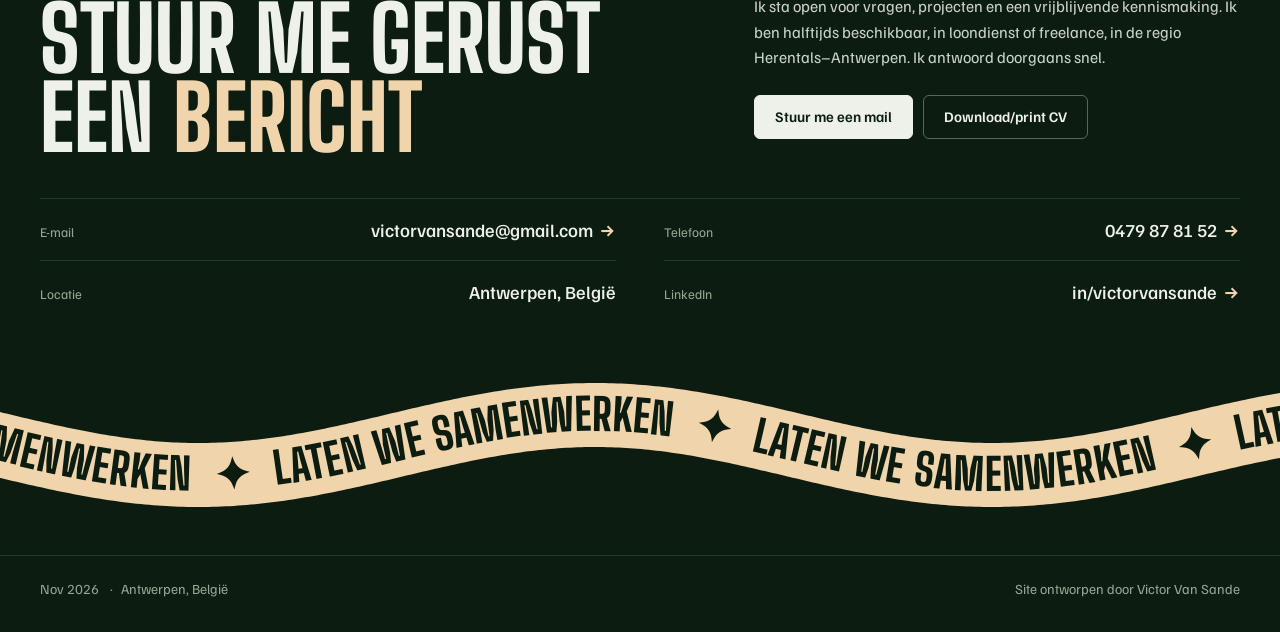
==== commit bb08983c: "Contact: bovenkant van de tekst rechts gelijk met die van de titel Co-Authored-By: Claude Opus 5.5 <" ====
--- a/index.html
+++ b/index.html
@@ -56,7 +56,7 @@
   <link rel="stylesheet" href="style.css?v=356" />
   <script src="i18n.js?v=104" defer></script>
   <script src="vel.js?v=8" defer></script>
-  <script src="main.js?v=132" defer></script>
+  <script src="main.js?v=133" defer></script>
   <script src="galerij.js?v=6" defer></script>
   <script src="stapel.js?v=17" defer></script>
   <script src="lint.js?v=4" defer></script>
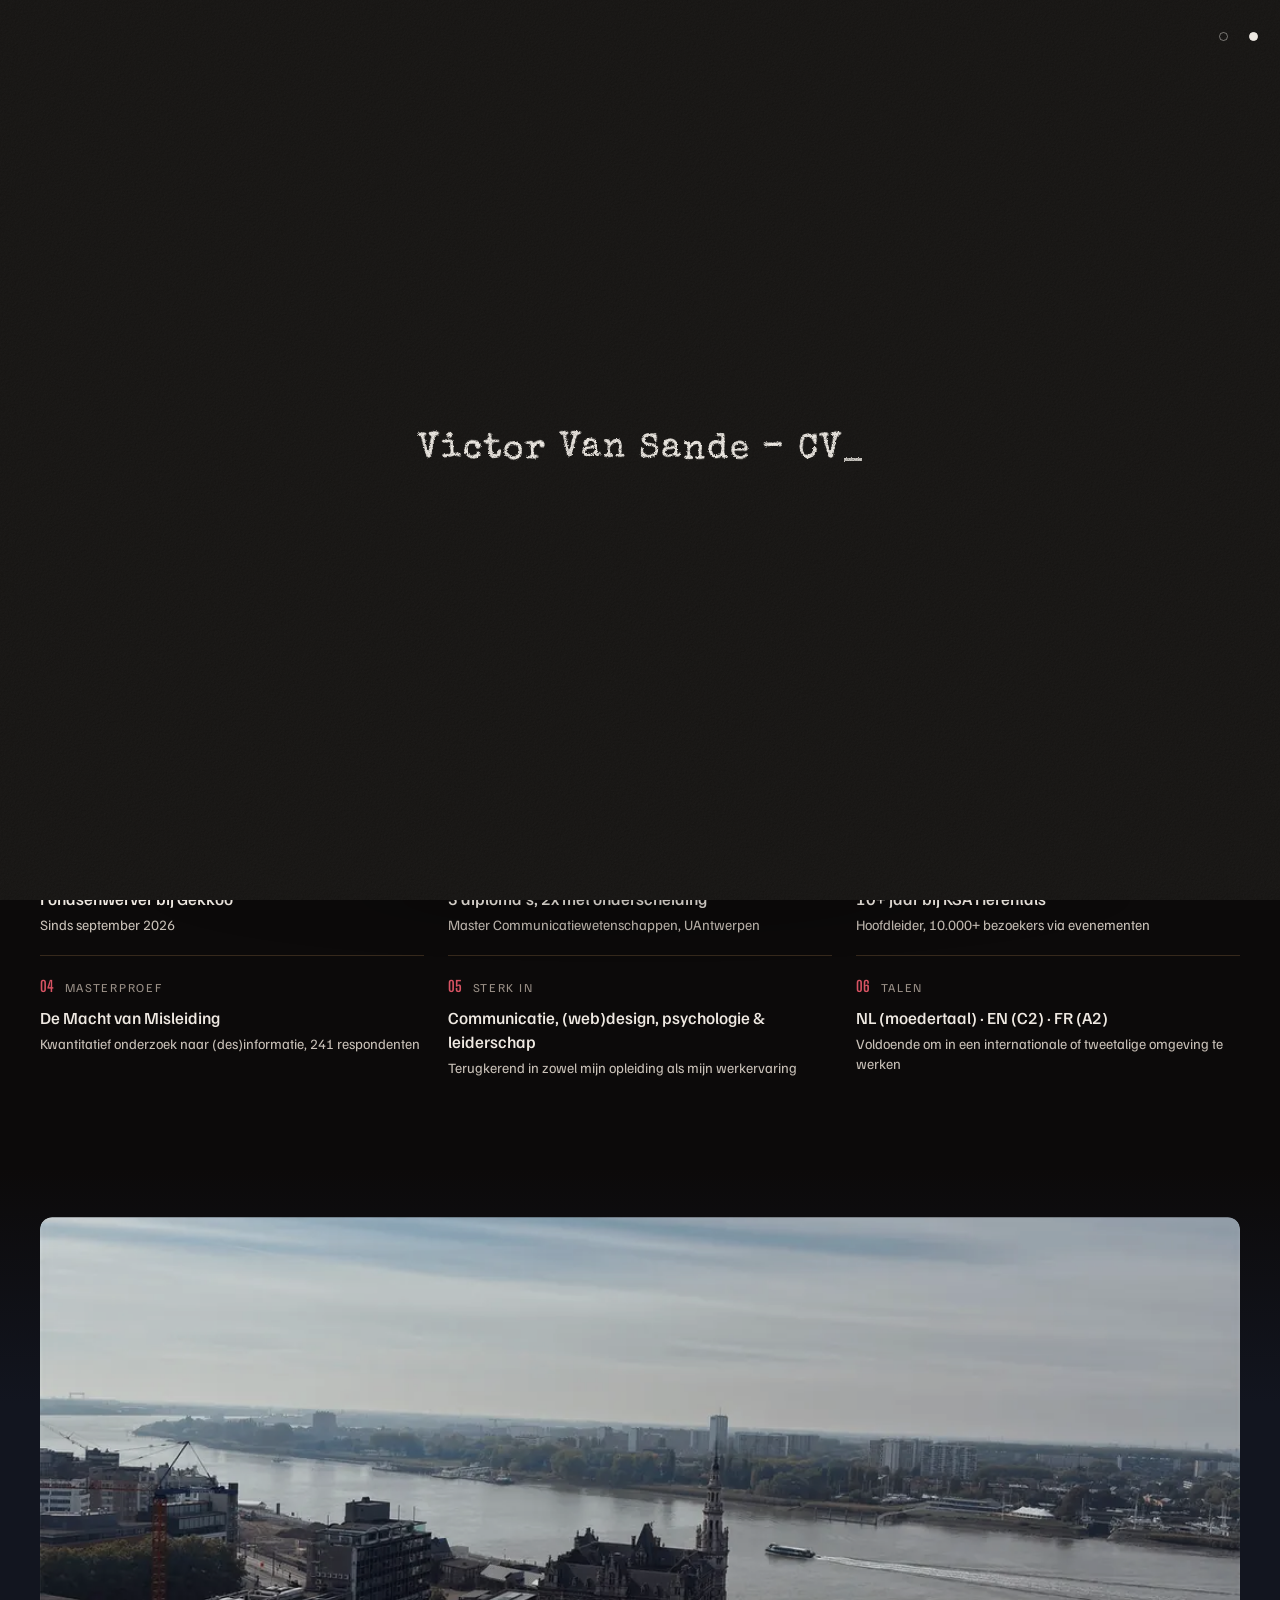
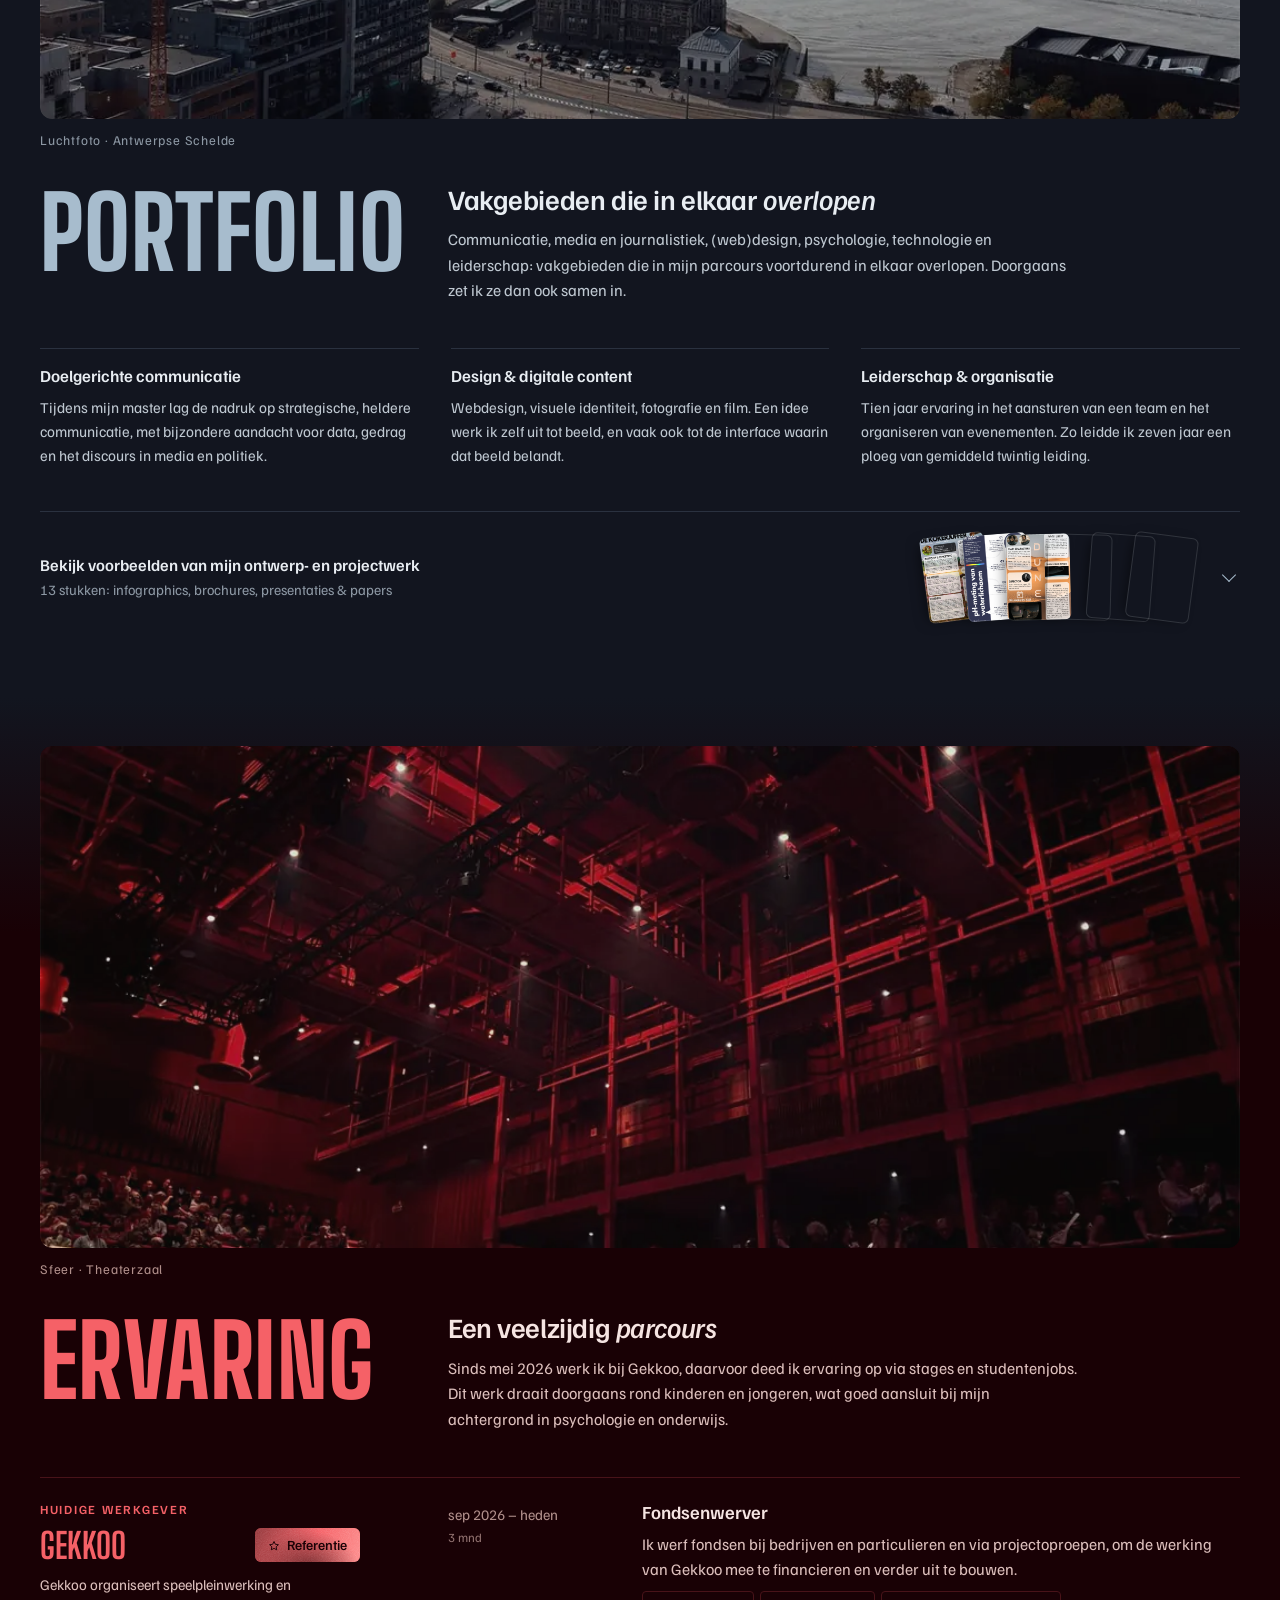
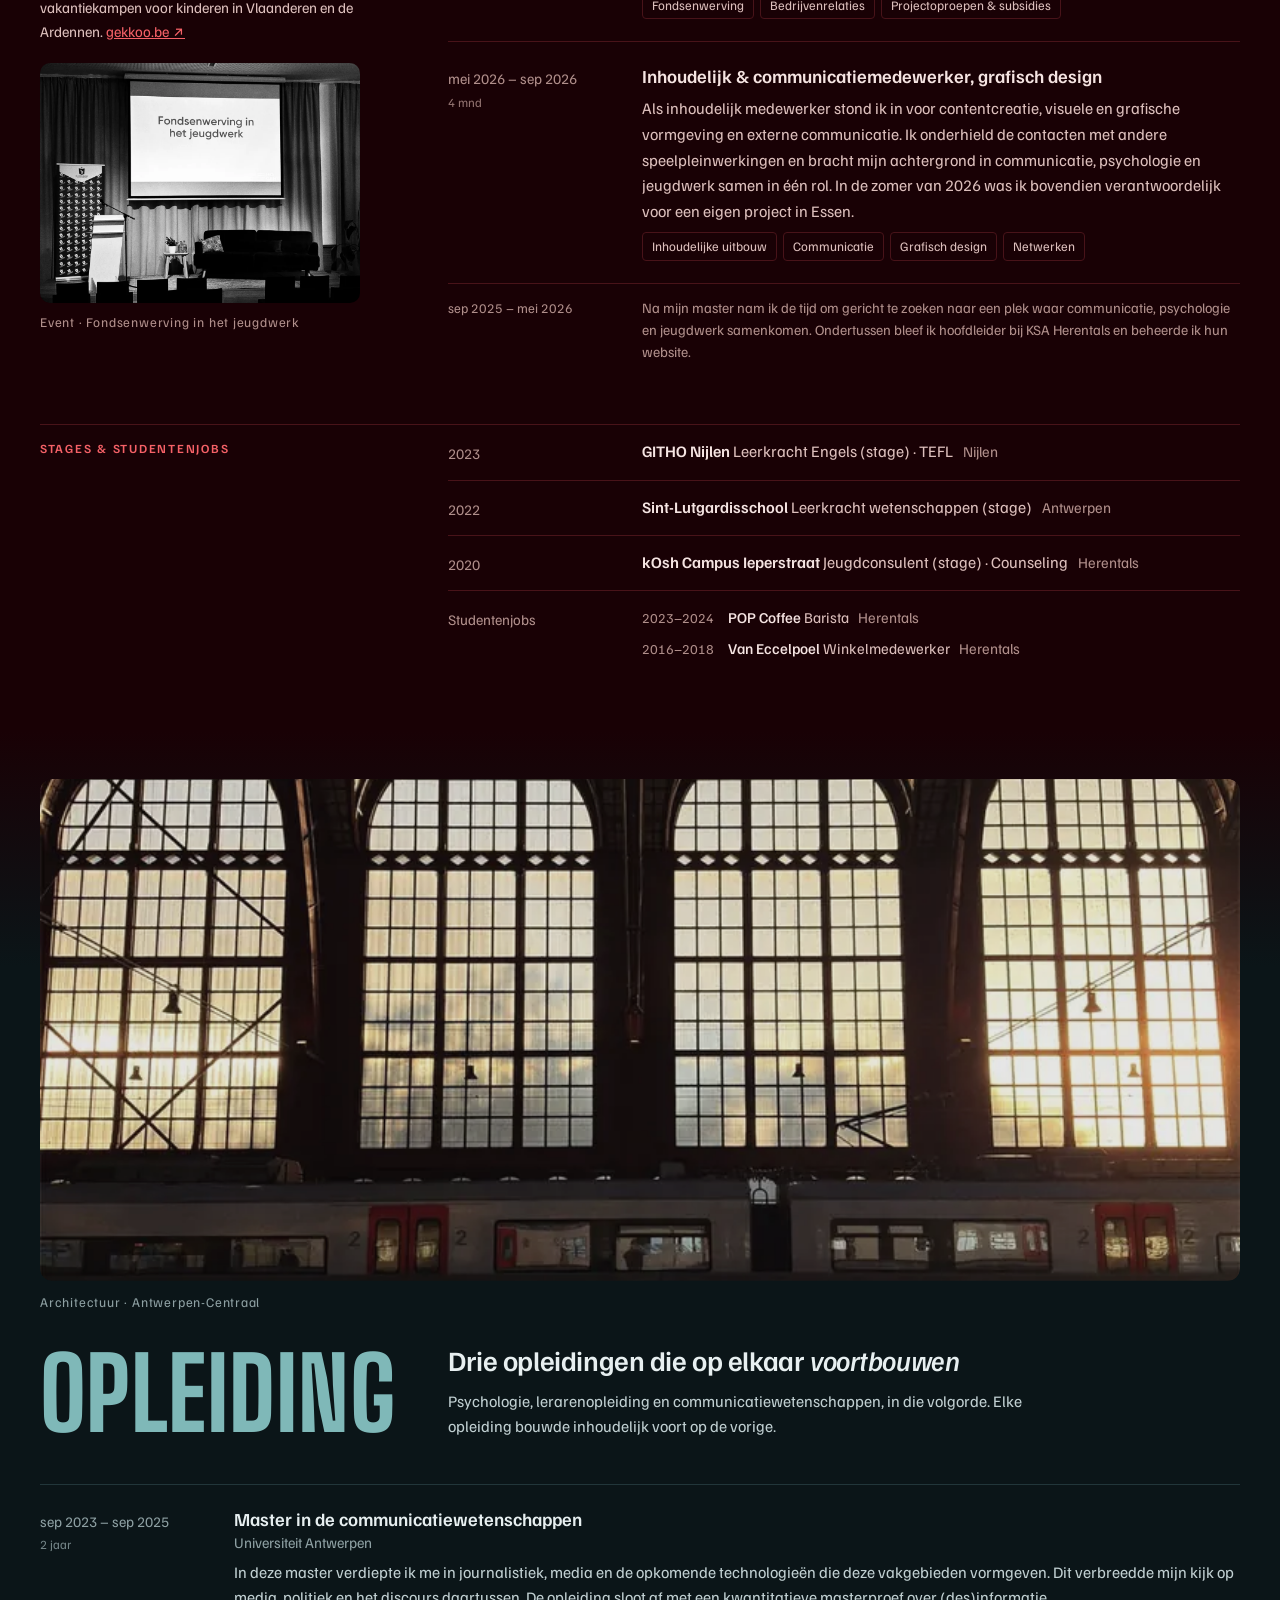
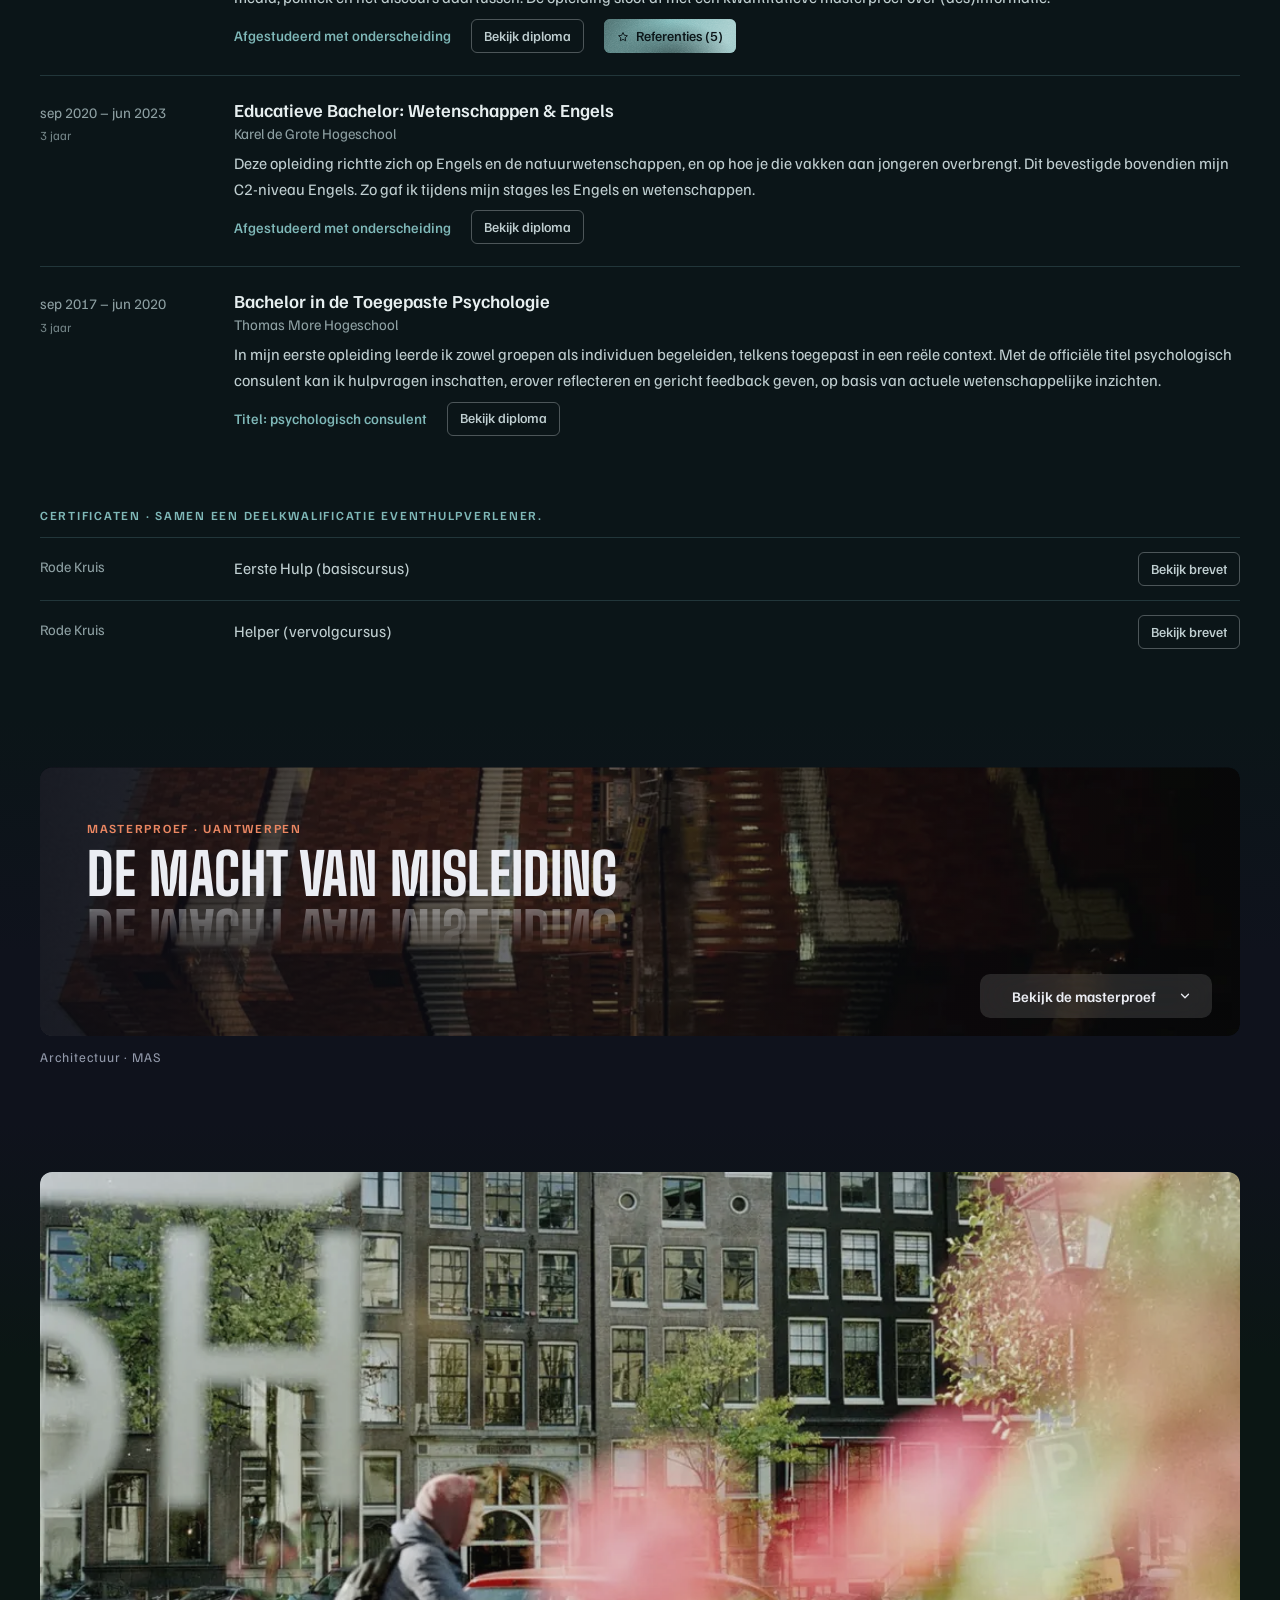
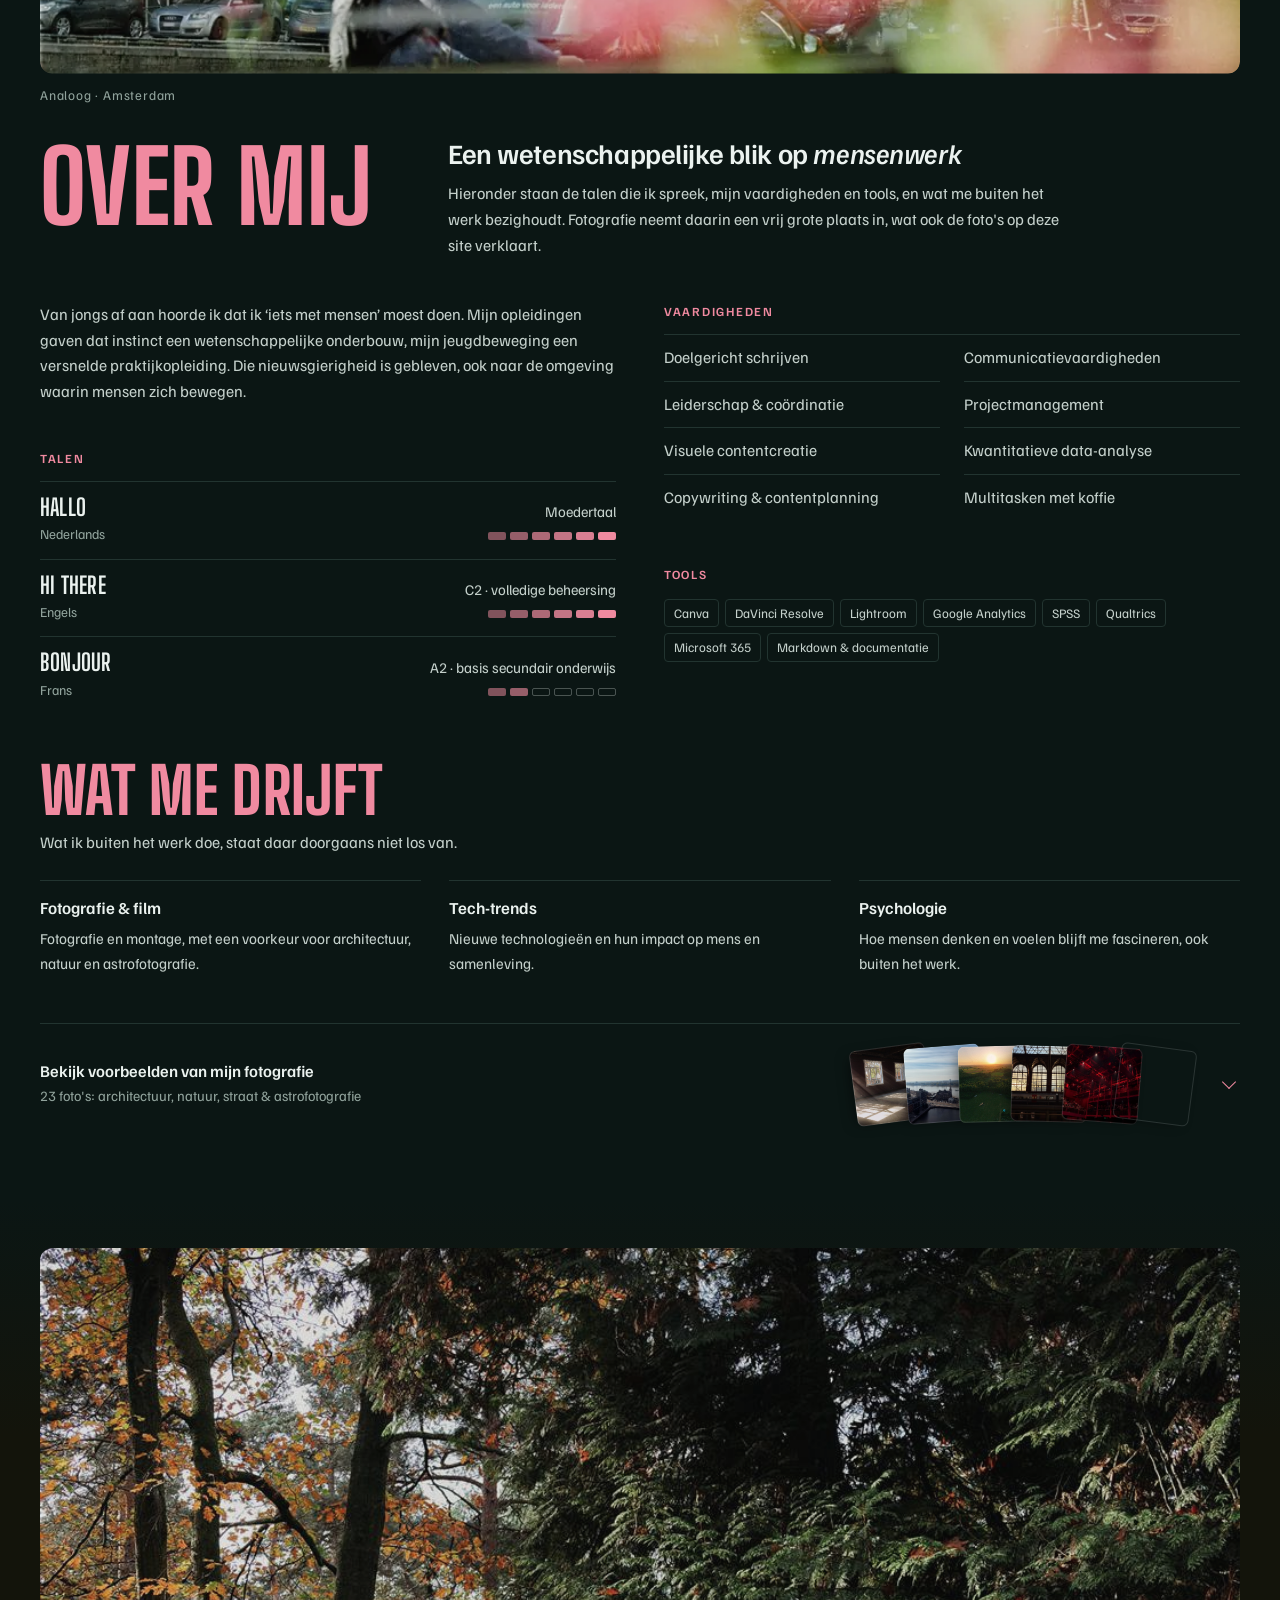
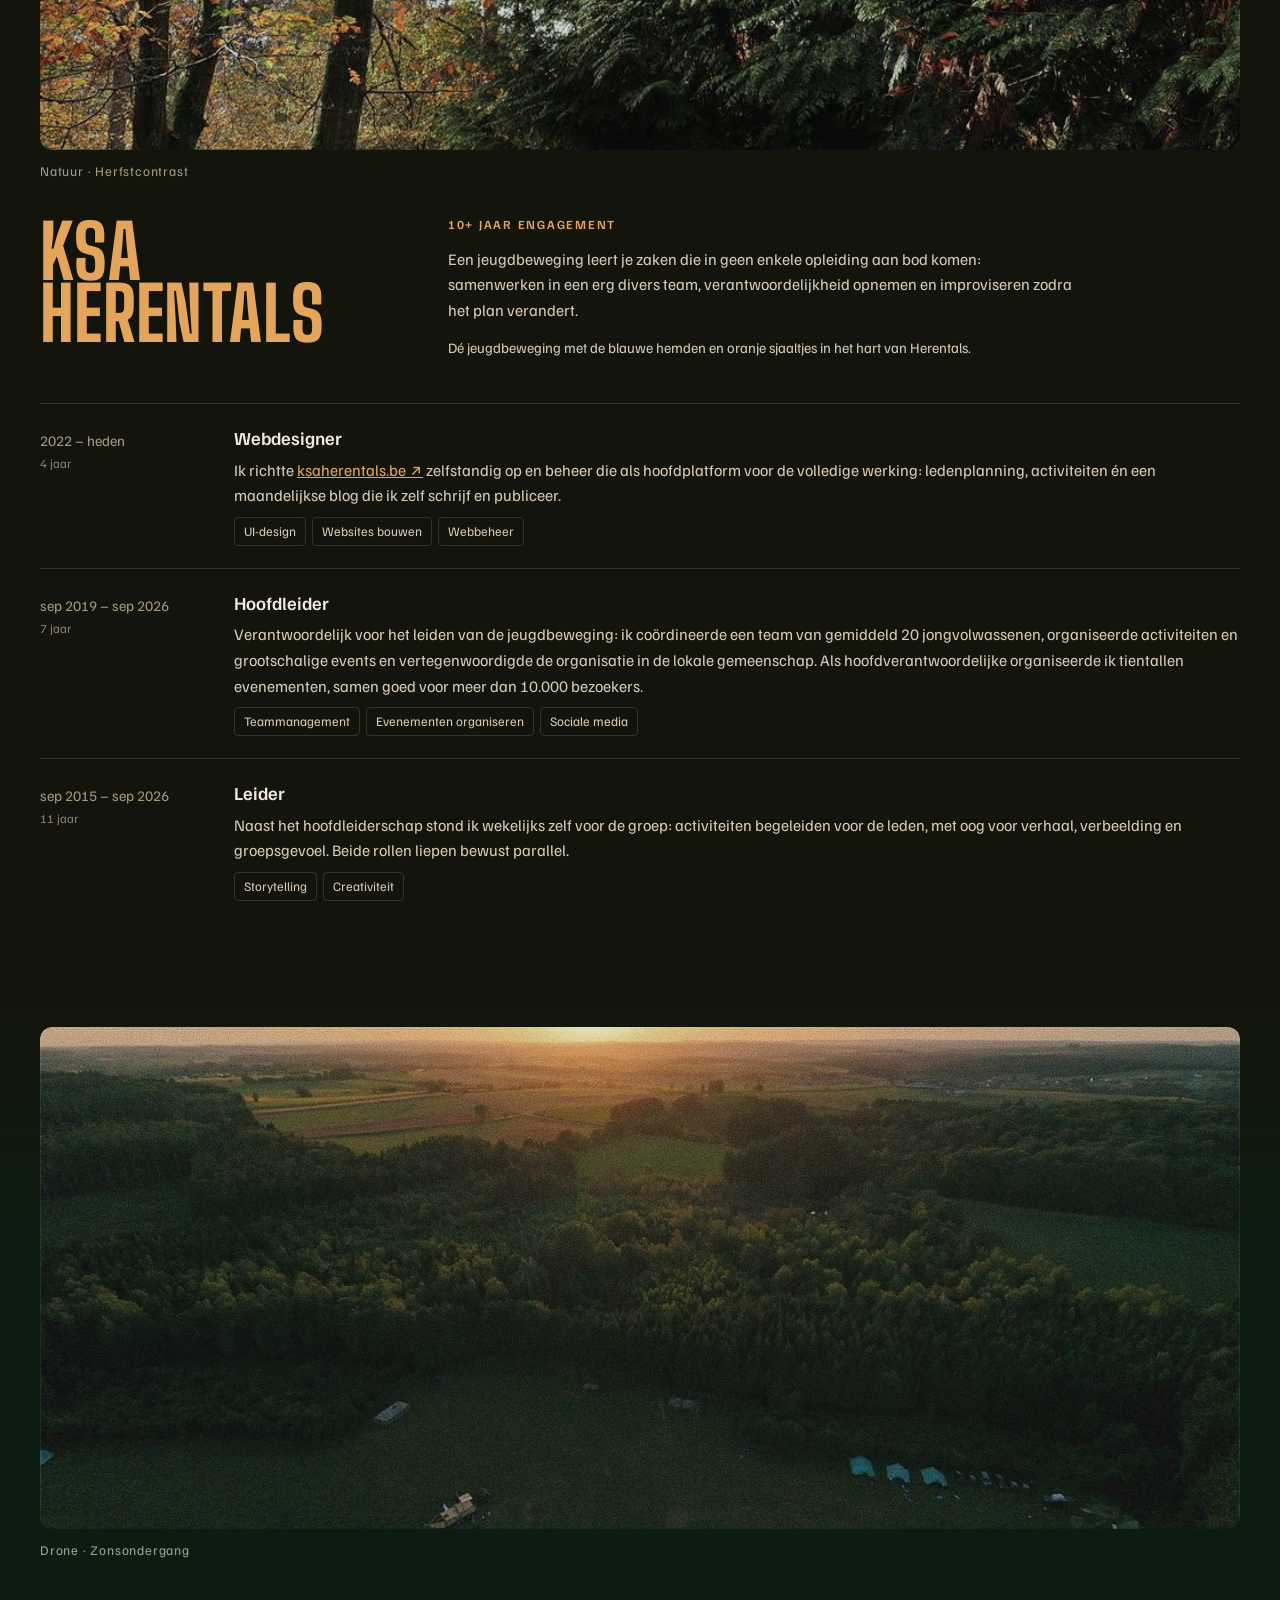
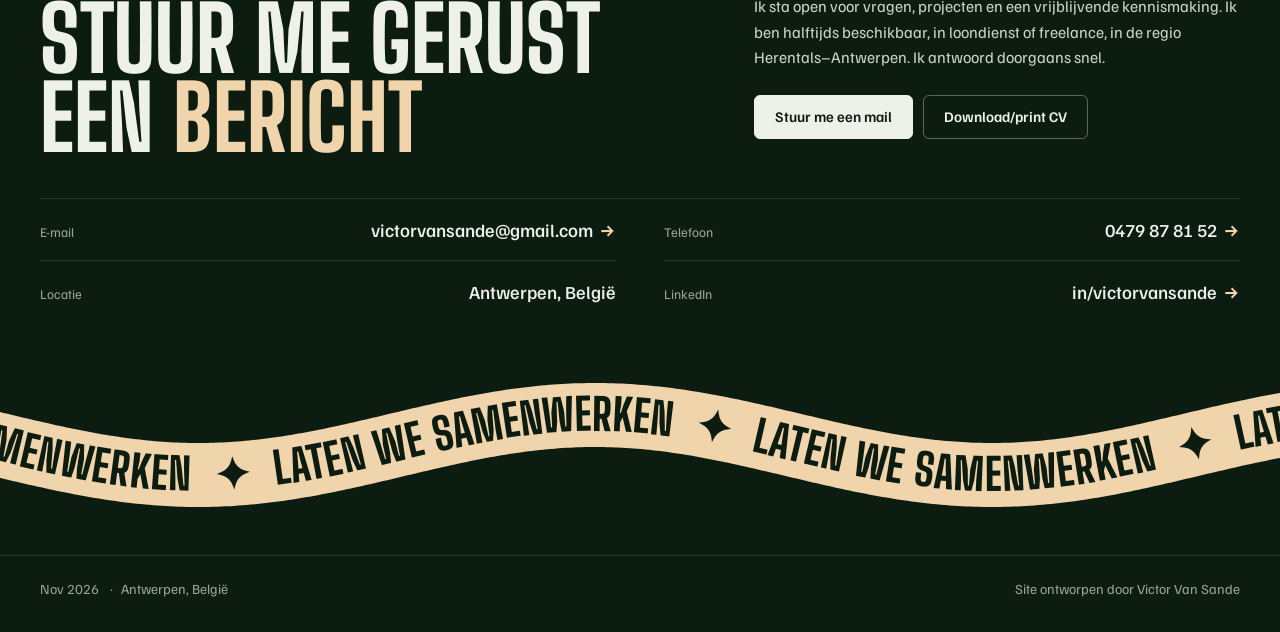
==== commit fd035555: "Duur van een opleiding: schooljaren afronden op hele jaren Co-Authored-By: Claude Opus 5.5 <noreply@" ====
--- a/index.html
+++ b/index.html
@@ -56,7 +56,7 @@
   <link rel="stylesheet" href="style.css?v=356" />
   <script src="i18n.js?v=104" defer></script>
   <script src="vel.js?v=8" defer></script>
-  <script src="main.js?v=133" defer></script>
+  <script src="main.js?v=134" defer></script>
   <script src="galerij.js?v=6" defer></script>
   <script src="stapel.js?v=17" defer></script>
   <script src="lint.js?v=4" defer></script>
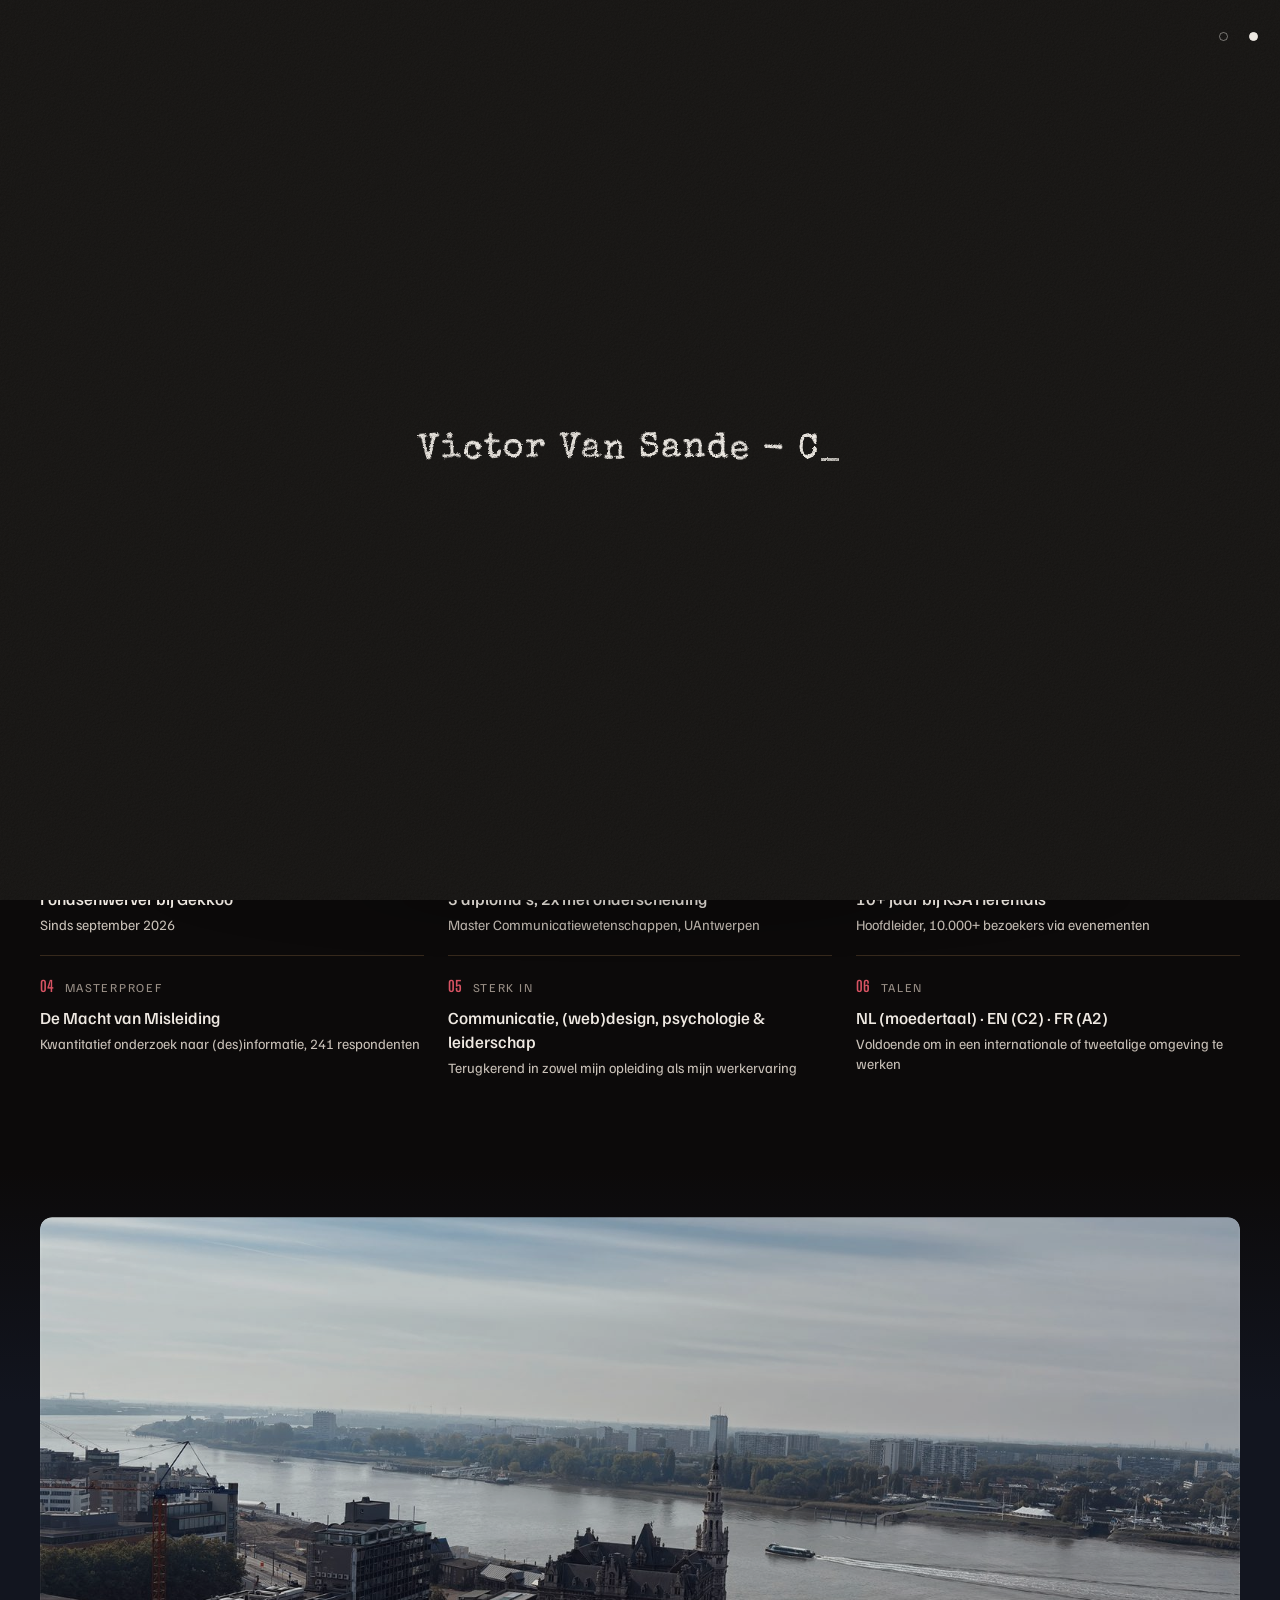
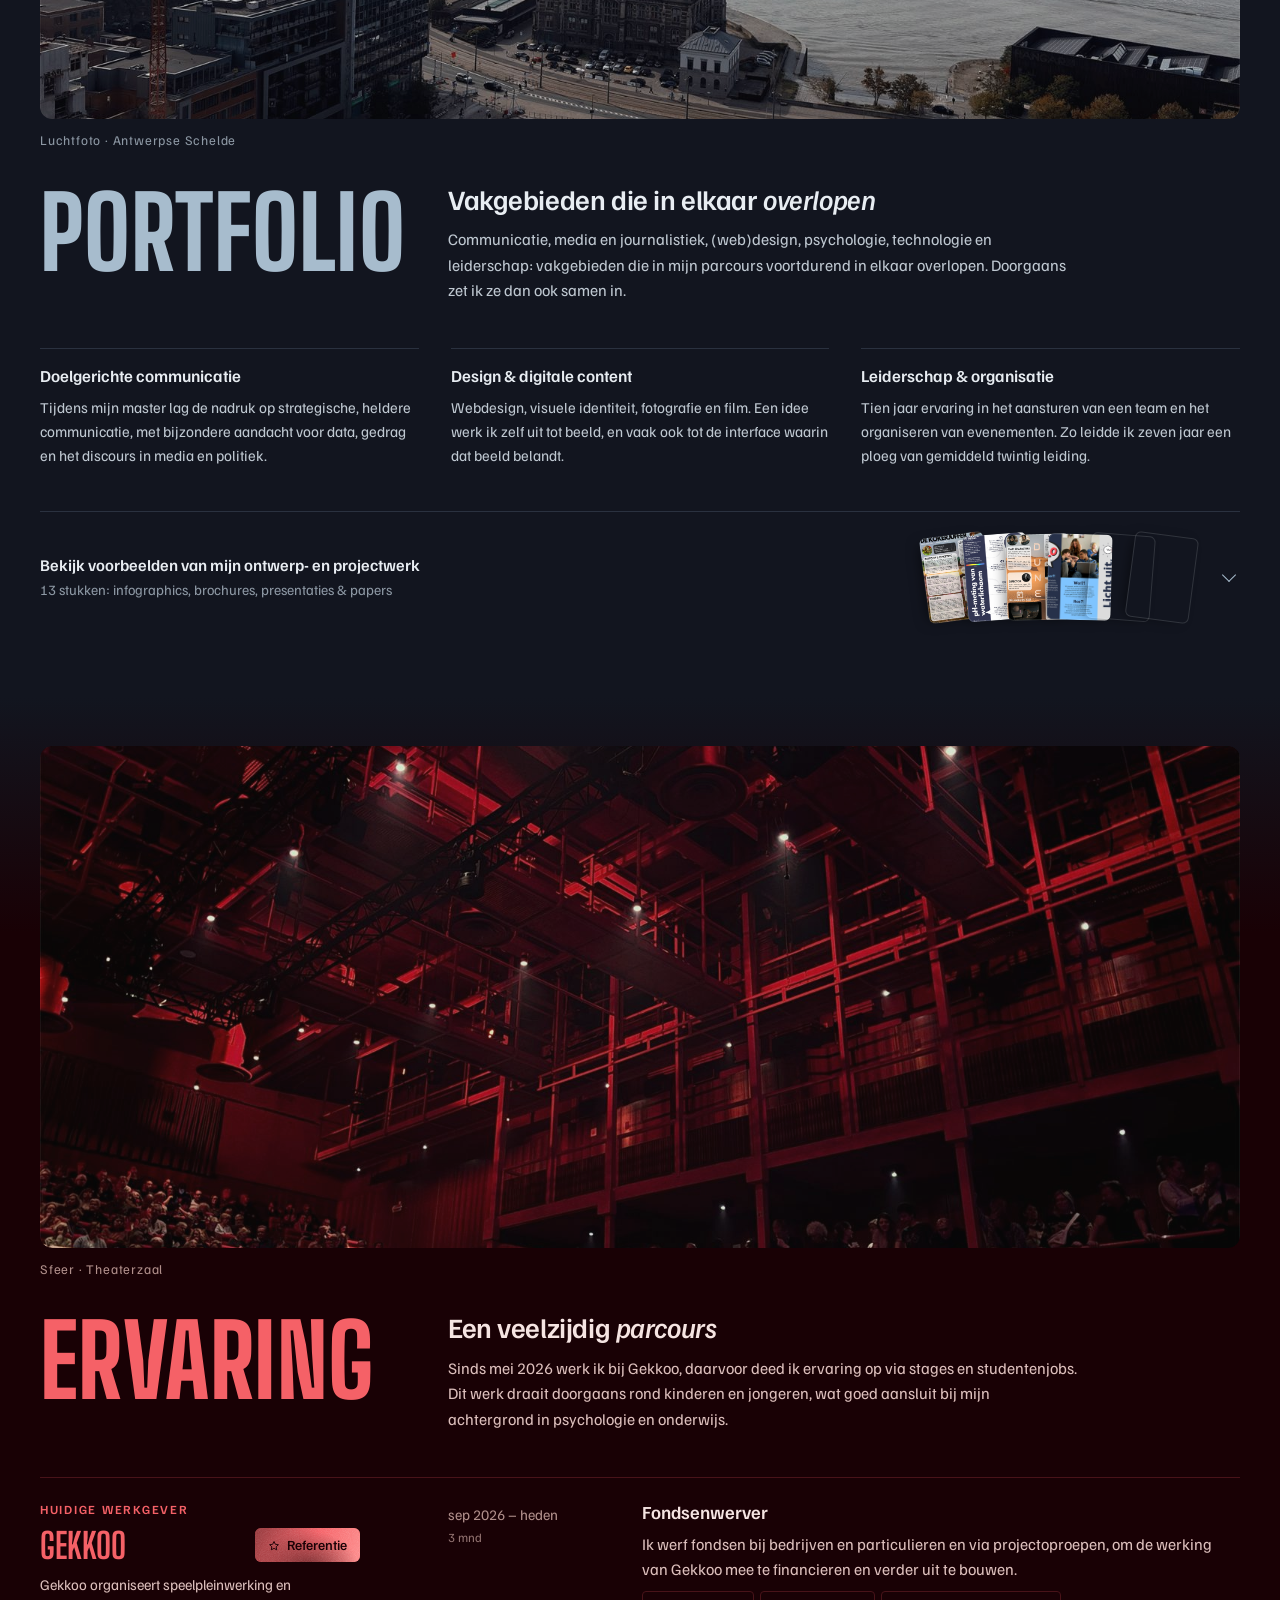
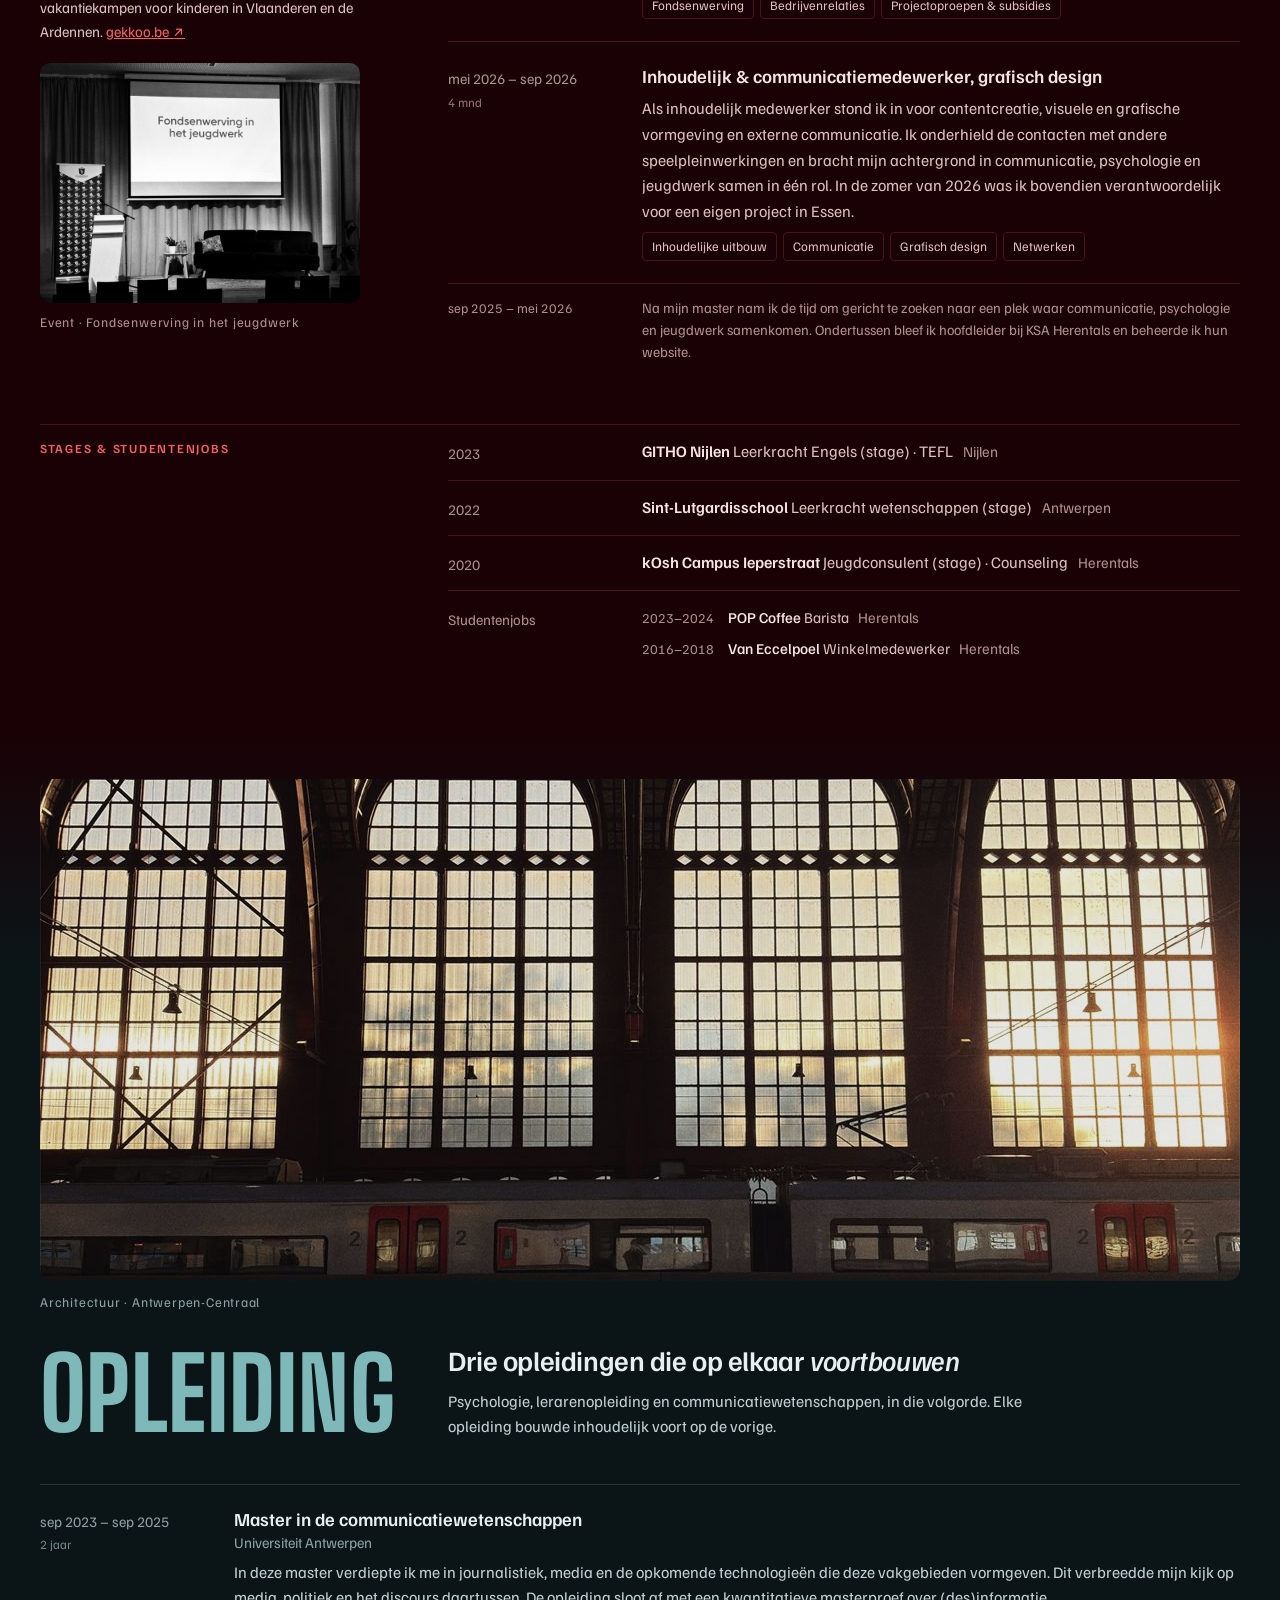
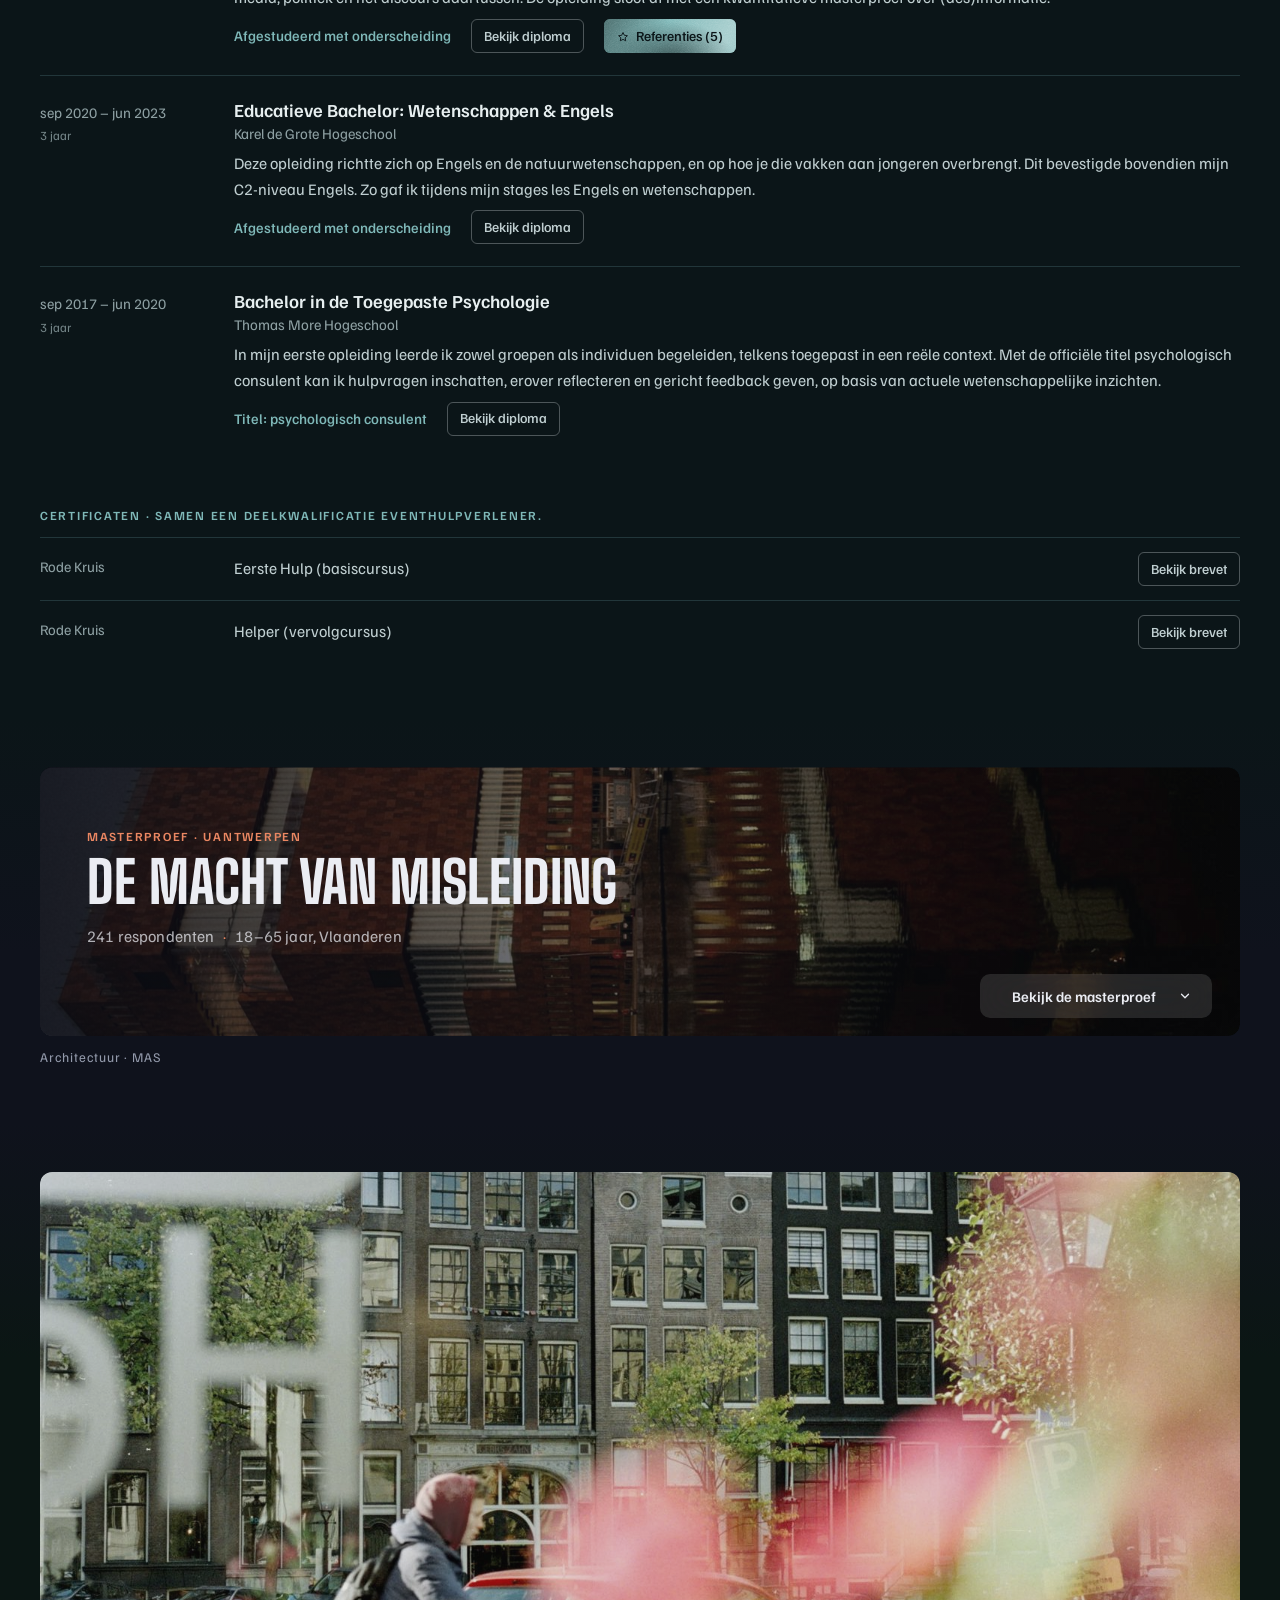
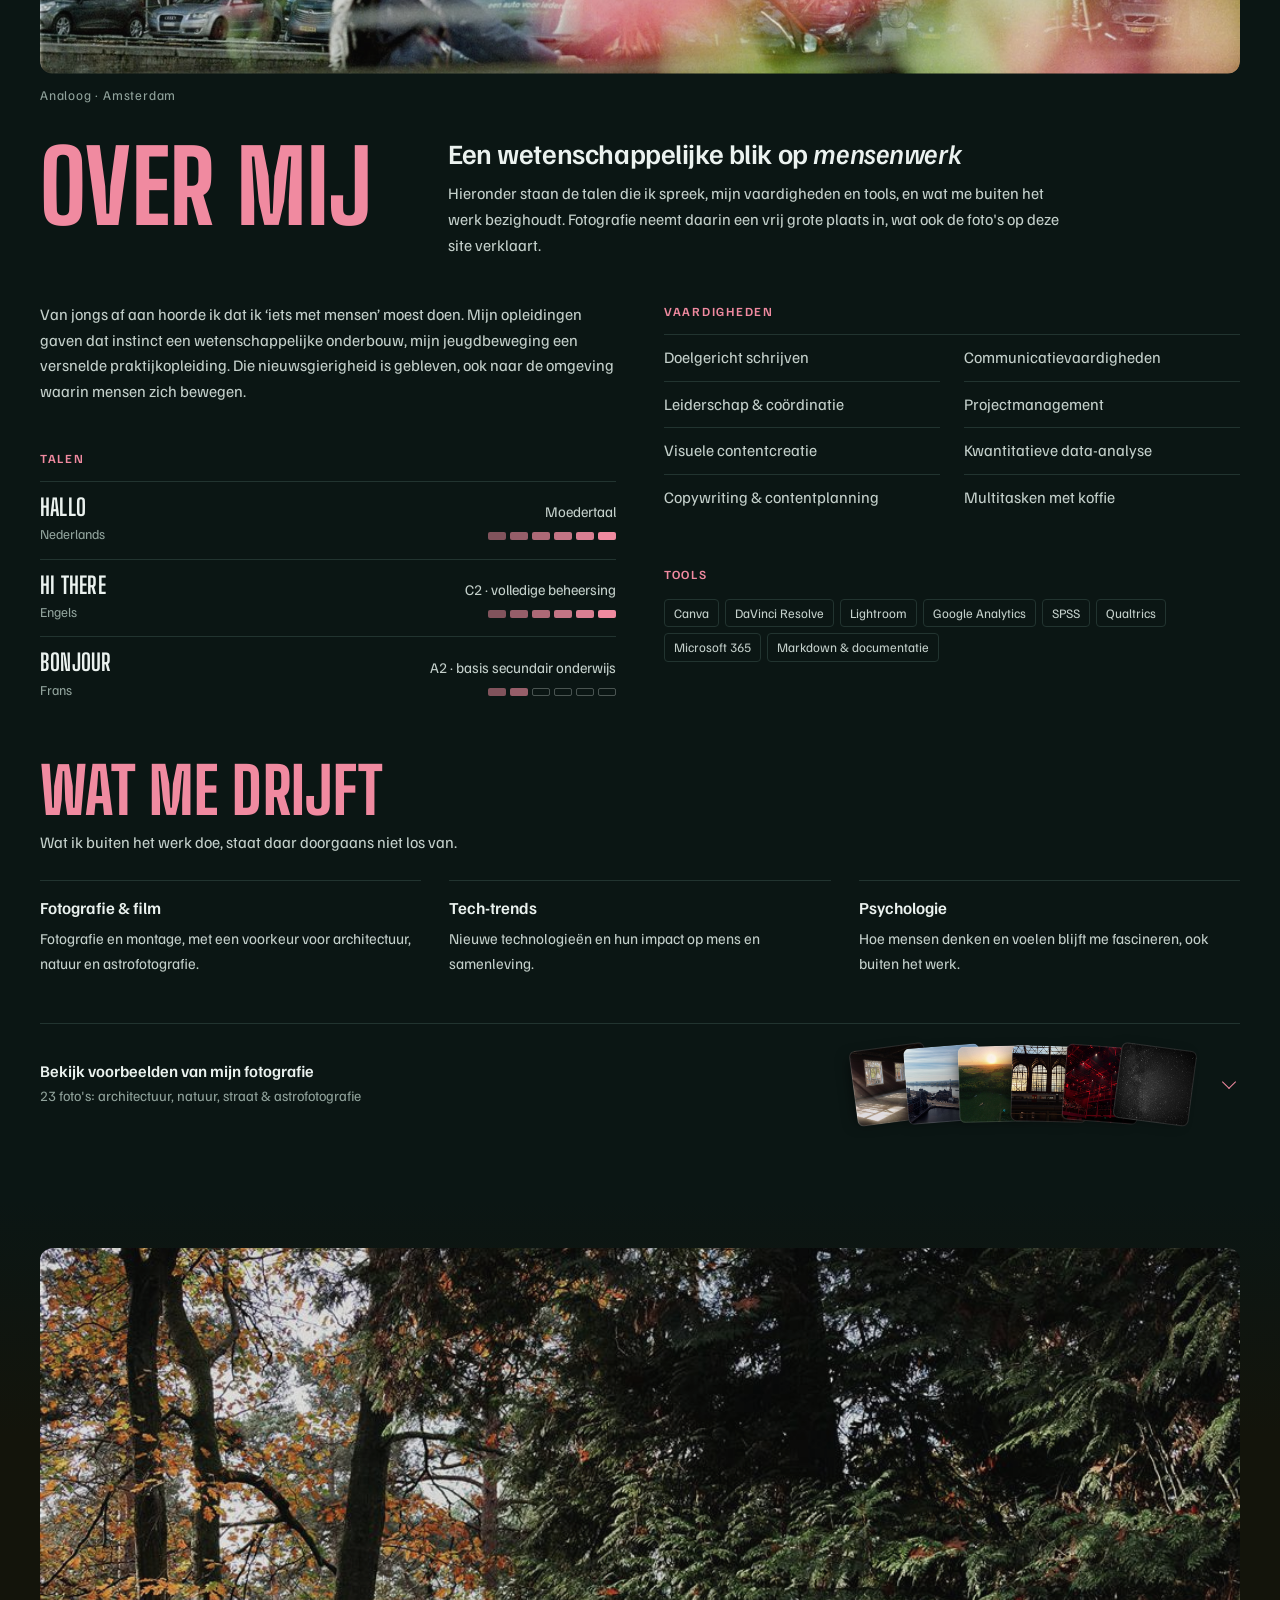
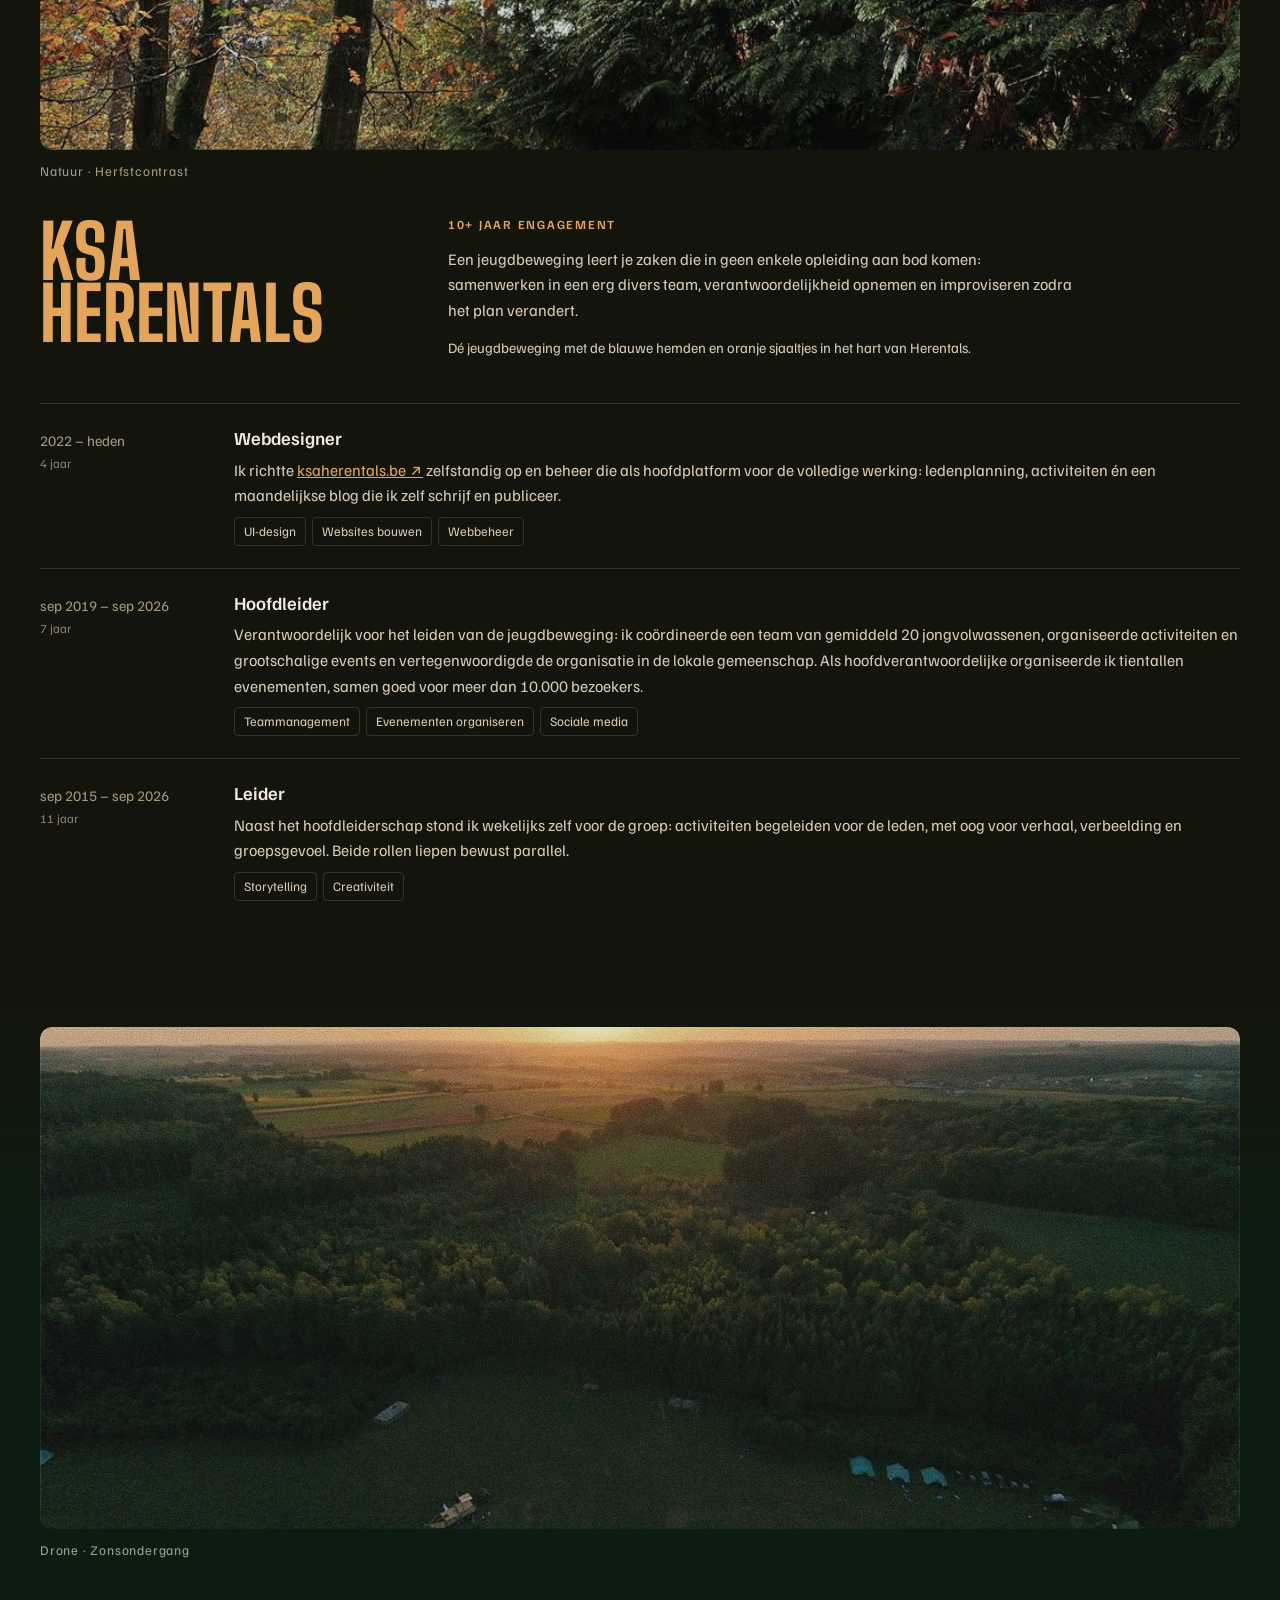
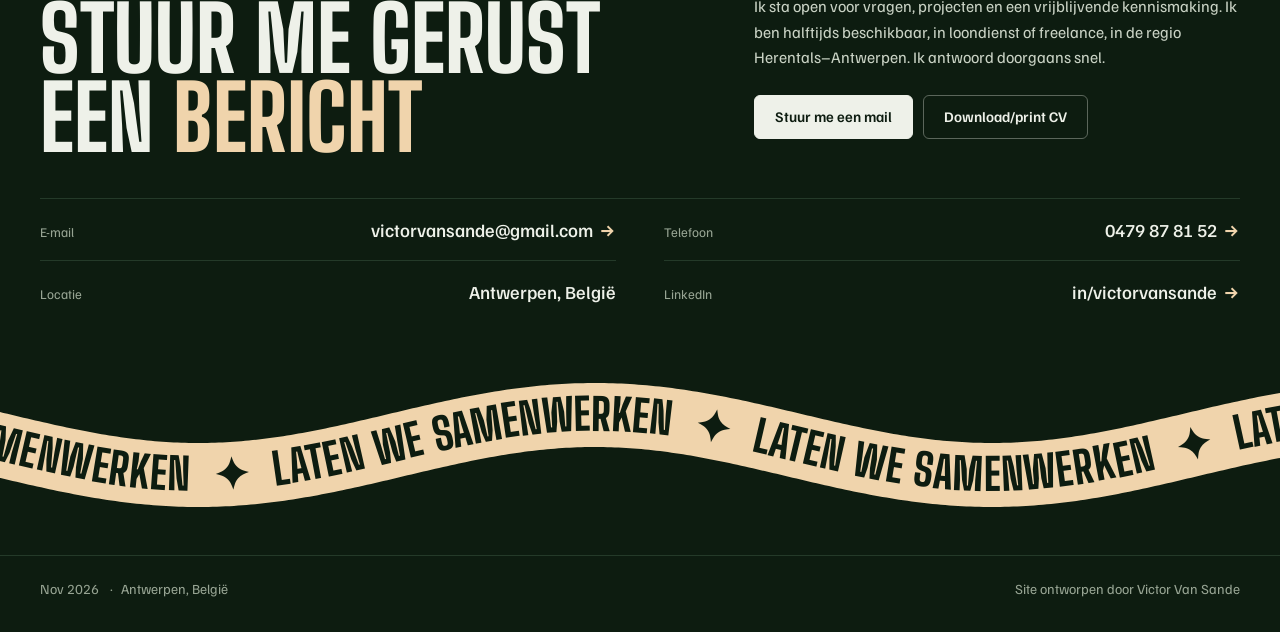
==== commit 8897a388: "Masterproef: weerspiegeling van de titel weg, kerncijfers eronder Co-Authored-By: Claude Opus 5.5 <n" ====
--- a/index.html
+++ b/index.html
@@ -53,10 +53,10 @@
       } catch (e) { /* private mode: intro wordt gewoon overgeslagen */ }
     })();
   </script>
-  <link rel="stylesheet" href="style.css?v=356" />
+  <link rel="stylesheet" href="style.css?v=357" />
   <script src="i18n.js?v=104" defer></script>
   <script src="vel.js?v=8" defer></script>
-  <script src="main.js?v=134" defer></script>
+  <script src="main.js?v=135" defer></script>
   <script src="galerij.js?v=6" defer></script>
   <script src="stapel.js?v=17" defer></script>
   <script src="lint.js?v=4" defer></script>
@@ -512,7 +512,8 @@
     <div class="wrap">
       <!-- "Spiegeling" (Victors keuze uit drie, nov 2026): de masterproef staat
            eerst ingeklapt. Dan zie je enkel een strook van de foto met de titel
-           en zijn weerspiegeling in het water; de knop laat de foto groeien en
+           en de kerncijfers (de weerspiegeling van de titel is weg: te modern
+           naast de rest van de site, Victor nov 2026); de knop laat de foto groeien en
            de inhoud eronder openvouwen (main.js, "Masterproef uitklappen").
            Zonder script en bij een link naar #masterproef staat alles open. -->
       <figure class="frame mp-frame">
@@ -521,7 +522,7 @@
           <div class="mp-kop" aria-hidden="true"><div class="mp-kop-in">
             <p class="label" data-i18n="thesis_tag">Masterproef · UAntwerpen</p>
             <p class="mp-titel" data-i18n="thesis_title">De Macht van Misleiding</p>
-            <p class="mp-titel mp-spiegel" data-i18n="thesis_title">De Macht van Misleiding</p>
+            <p class="mp-onder">241 <span data-i18n="stat_respondents">respondenten</span> <span class="mp-punt">·</span> 18&ndash;65 <span data-i18n="stat_age">jaar, Vlaanderen</span></p>
           </div></div>
           <button type="button" class="btn btn-line mp-knop" aria-expanded="true" aria-controls="mp-vouw" hidden><span class="mp-k-tekst"><span class="mp-k-open" data-i18n="mp_open">Bekijk de masterproef</span><span class="mp-k-dicht" data-i18n="mp_dicht">Klap de masterproef dicht</span></span><svg width="14" height="14" viewBox="0 0 24 24" fill="none" stroke="currentColor" stroke-width="2.2" stroke-linecap="round" stroke-linejoin="round" aria-hidden="true"><path d="m6 9 6 6 6-6"/></svg></button>
         </div>
--- a/style.css
+++ b/style.css
@@ -1006,8 +1006,8 @@
    Victors keuze uit drie voorstellen (nov 2026): niet elke recruiter wil de
    masterproef lezen, en open nam ze 1100 px op de pc en 1370 op gsm in. Main.js
    zet .mp-dicht op de sectie. Dan is de foto een strook (--mp-band) met de
-   titel en zijn weerspiegeling in het water, een knipoog naar het gespiegelde
-   MAS en naar misleiding: wat je eerst ziet, is maar de helft. De knop laat de
+   titel en de kerncijfers (de weerspiegeling van de titel is weg, zie
+   .mp-onder). De knop laat de
    foto groeien (main.js zet de hoogte, want een aspect-ratio laat zich niet
    overgaan) en vouwt de inhoud open via een rasterrij van 0fr naar 1fr. */
 .mp-beeld { position: relative; }
@@ -1029,7 +1029,7 @@
 .mp-dicht .mp-frame img { aspect-ratio: auto; height: var(--mp-band); }
 .mp-frame img { object-position: 50% 50%; }
 
-/* titel en weerspiegeling over de strook, met een verloop in de grondkleur
+/* titel en kerncijfers over de strook, met een verloop in de grondkleur
    zodat de tekst leesbaar blijft. Het verloop bedekt altijd de hele foto, ook
    terwijl ze groeit of krimpt: eerst had het de vaste hoogte van de strook, en
    tijdens het uitklappen zag je er een blauwig vak met een harde onderrand van
@@ -1043,20 +1043,19 @@
   transition: opacity .3s ease, visibility 0s linear .3s; }
 /* bij het sluiten komt de titel pas terug als de foto bijna een strook is */
 .mp-dicht .mp-kop { opacity: 1; visibility: visible; transition: opacity .45s ease .3s, visibility 0s; }
-/* bij het openen schuift de titel wat omhoog en trekt de weerspiegeling zich
-   terug in het water; bij het sluiten omgekeerd */
+/* bij het openen schuift de tekst wat omhoog en vervaagt; bij het sluiten omgekeerd */
 .mp-kop .label { color: #eb8762; }
 .mp-kop .mp-titel { color: #ebedf3; }
 .mp-kop-in { height: calc(var(--mp-band) + 1px); display: flex; flex-direction: column; justify-content: center; padding: 0 clamp(22px, 4vw, 48px) 26px; }
 .mp-kop-in > * { transition: transform .45s var(--mp-ease, ease); }
-.mp-kop-in > .label, .mp-kop-in > .mp-titel:not(.mp-spiegel) { transform: translateY(-10px); }
-.mp-dicht .mp-kop-in > .label, .mp-dicht .mp-kop-in > .mp-titel:not(.mp-spiegel) { transform: none; transition-delay: .3s; }
+.mp-kop-in > * { transform: translateY(-10px); }
+.mp-dicht .mp-kop-in > * { transform: none; transition-delay: .3s; }
 .mp-titel { font-family: var(--font-head); font-weight: 800; text-transform: uppercase; font-size: clamp(2.2rem, 5vw, 3.6rem); line-height: .95; color: var(--g-ink); margin-top: 8px; text-wrap: balance; }
-.mp-spiegel { margin-top: 2px; opacity: 0; filter: blur(.6px); transform: scaleY(-.3); transition: transform .45s var(--mp-ease, ease), opacity .3s ease;
-  -webkit-mask-image: linear-gradient(to top, rgba(0, 0, 0, .9), transparent 75%); mask-image: linear-gradient(to top, rgba(0, 0, 0, .9), transparent 75%); }
-/* het water rimpelt traag, enkel zolang de strook zichtbaar is */
-.mp-dicht .mp-spiegel { opacity: .5; transform: scaleY(-1); transition-delay: .4s; animation: mp-rimpel 5s ease-in-out 1.2s infinite; }
-@keyframes mp-rimpel { 50% { transform: scaleY(-1) skewX(-4deg) translateX(3px); } }
+/* onder de titel de kerncijfers in de broodletter, rustig en gedempt. Eerst
+   stond hier de titel nog eens gespiegeld in het water, traag rimpelend, maar
+   dat effect was te modern naast de rest van de site (Victor, nov 2026). */
+.mp-onder { margin-top: 14px; font-size: 1rem; color: rgb(235 237 243 / .72); letter-spacing: .01em; }
+.mp-punt { margin: 0 .35em; color: #eb8762; }
 
 /* de knop staat rechtsonder op de foto, ook als die open is. Glas zoals de
    rondjes op de compacte kaarten (Victors vraag, nov 2026): een eenvoudig
@@ -1099,10 +1098,8 @@
 }
 @media (prefers-reduced-motion: reduce) {
   .mp-vouw, .mp-vouw .thesis, .mp-kop, .mp-kop-in > *, .mp-knop svg, .mp-k-tekst > span { transition: none !important; }
-  .mp-dicht .mp-spiegel { animation: none; }
 }
 :root[data-motion="reduce"] :is(.mp-vouw, .mp-vouw .thesis, .mp-kop, .mp-kop-in > *, .mp-knop svg, .mp-k-tekst > span) { transition: none !important; }
-:root[data-motion="reduce"] .mp-dicht .mp-spiegel { animation: none; }
 @media print { .mp-dicht .mp-vouw { grid-template-rows: 1fr; } .mp-dicht .mp-vouw .thesis { opacity: 1; transform: none; } }
 .findings { margin-top: 22px; border-top: 1px solid var(--g-line); }
 .findings li { padding: 12px 0 12px 22px; border-bottom: 1px solid var(--g-line); position: relative; color: var(--g-soft); }
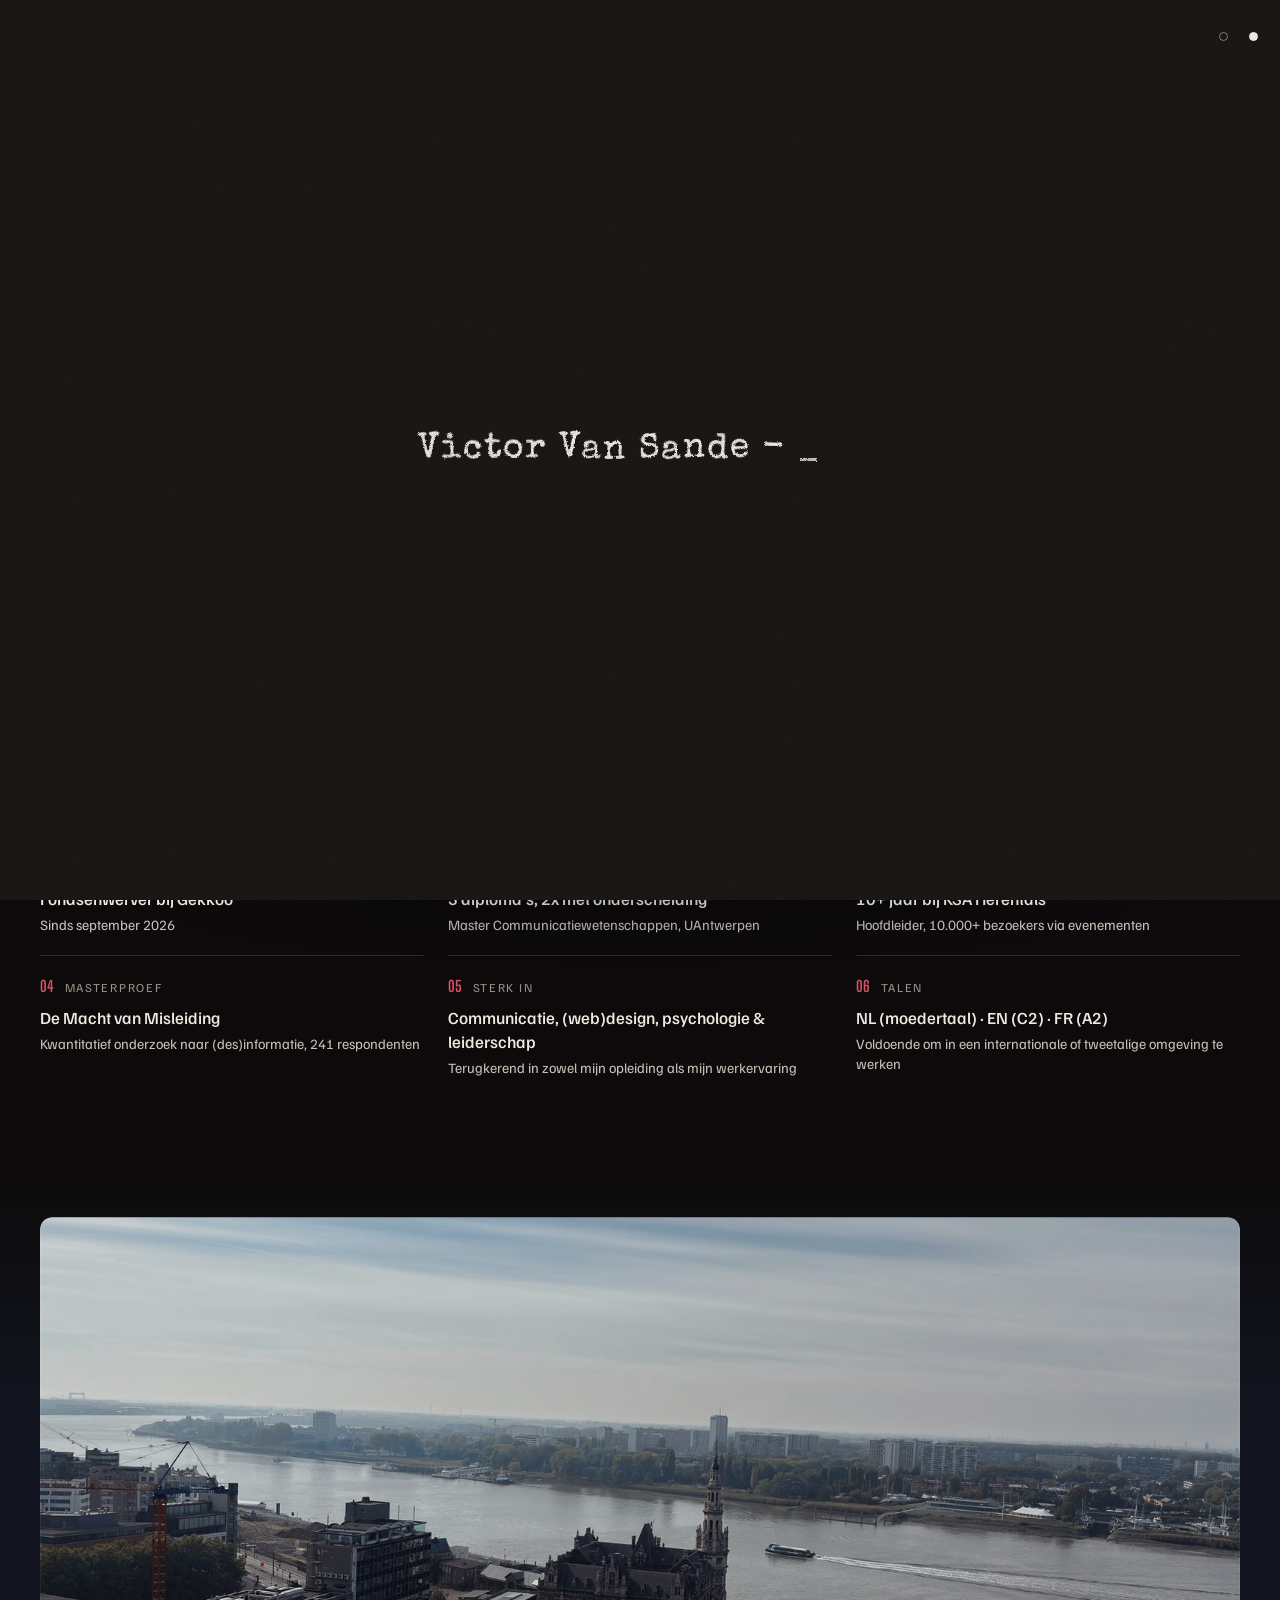
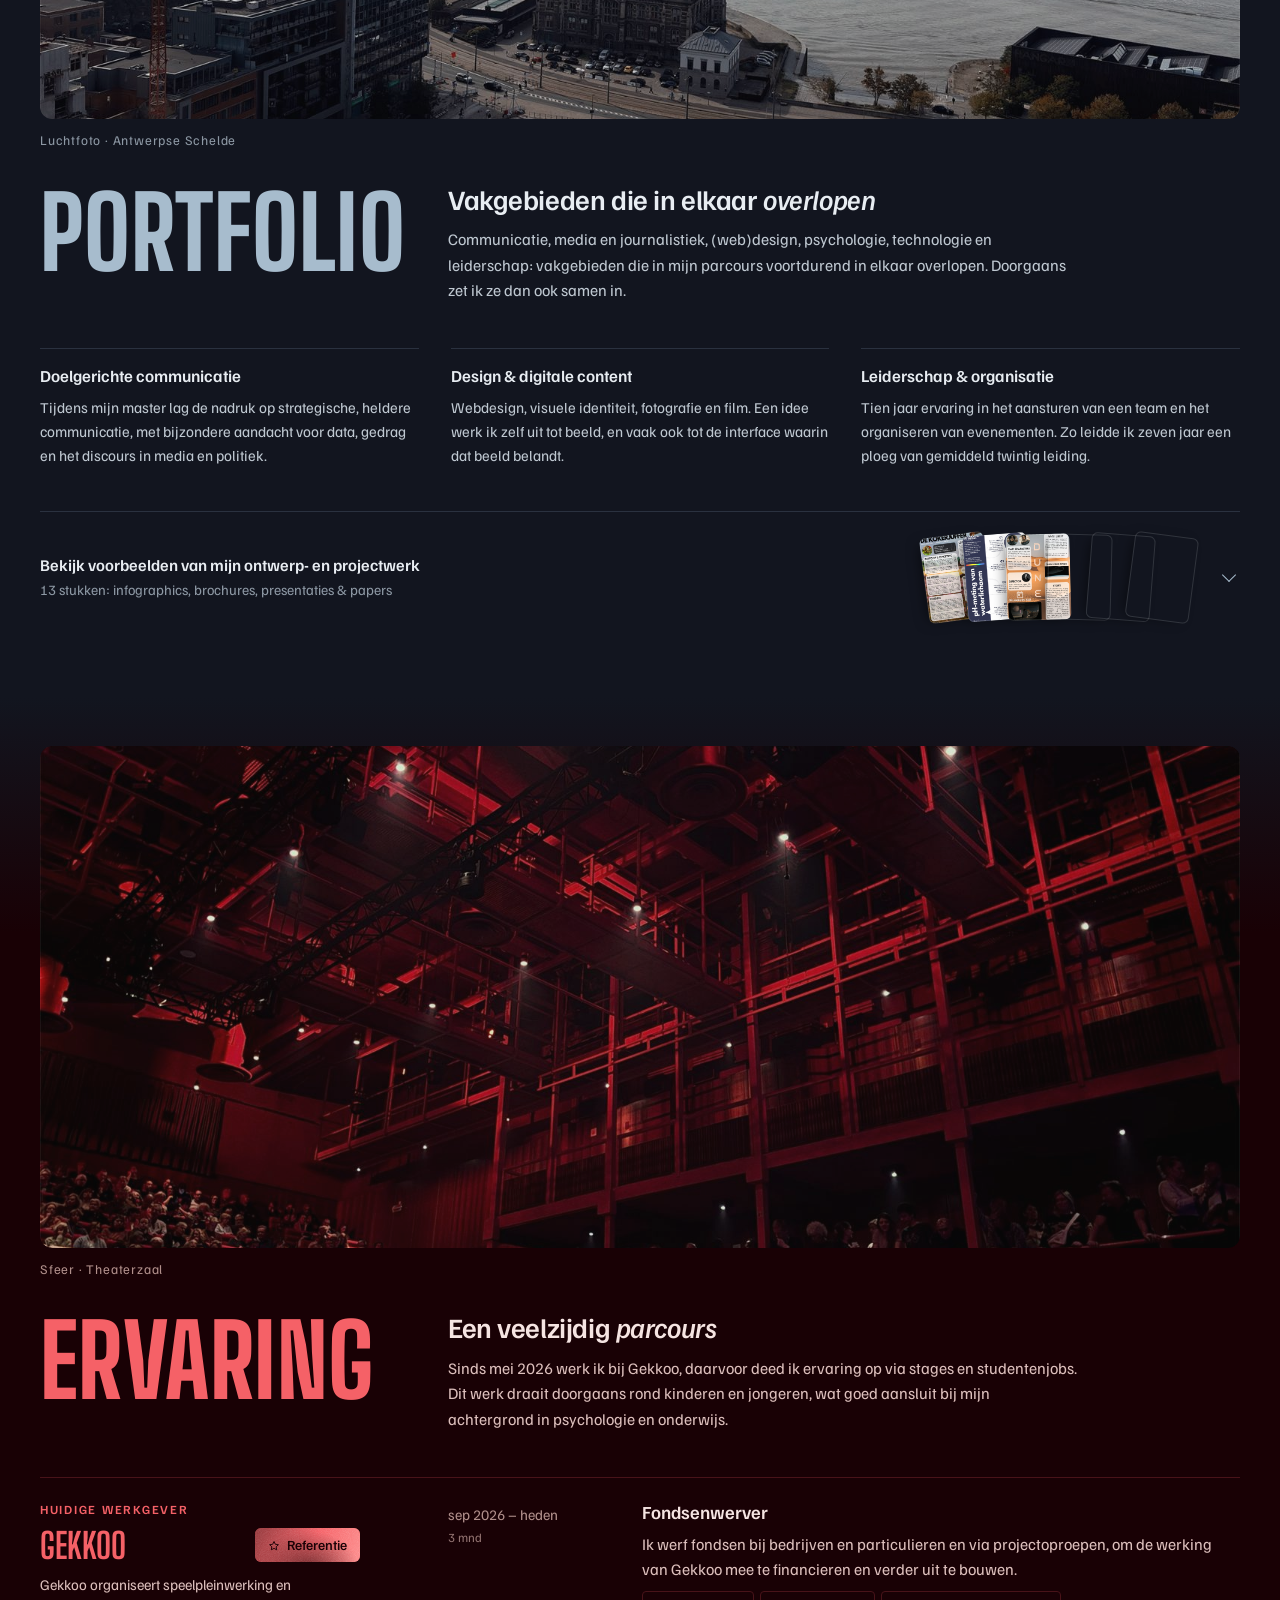
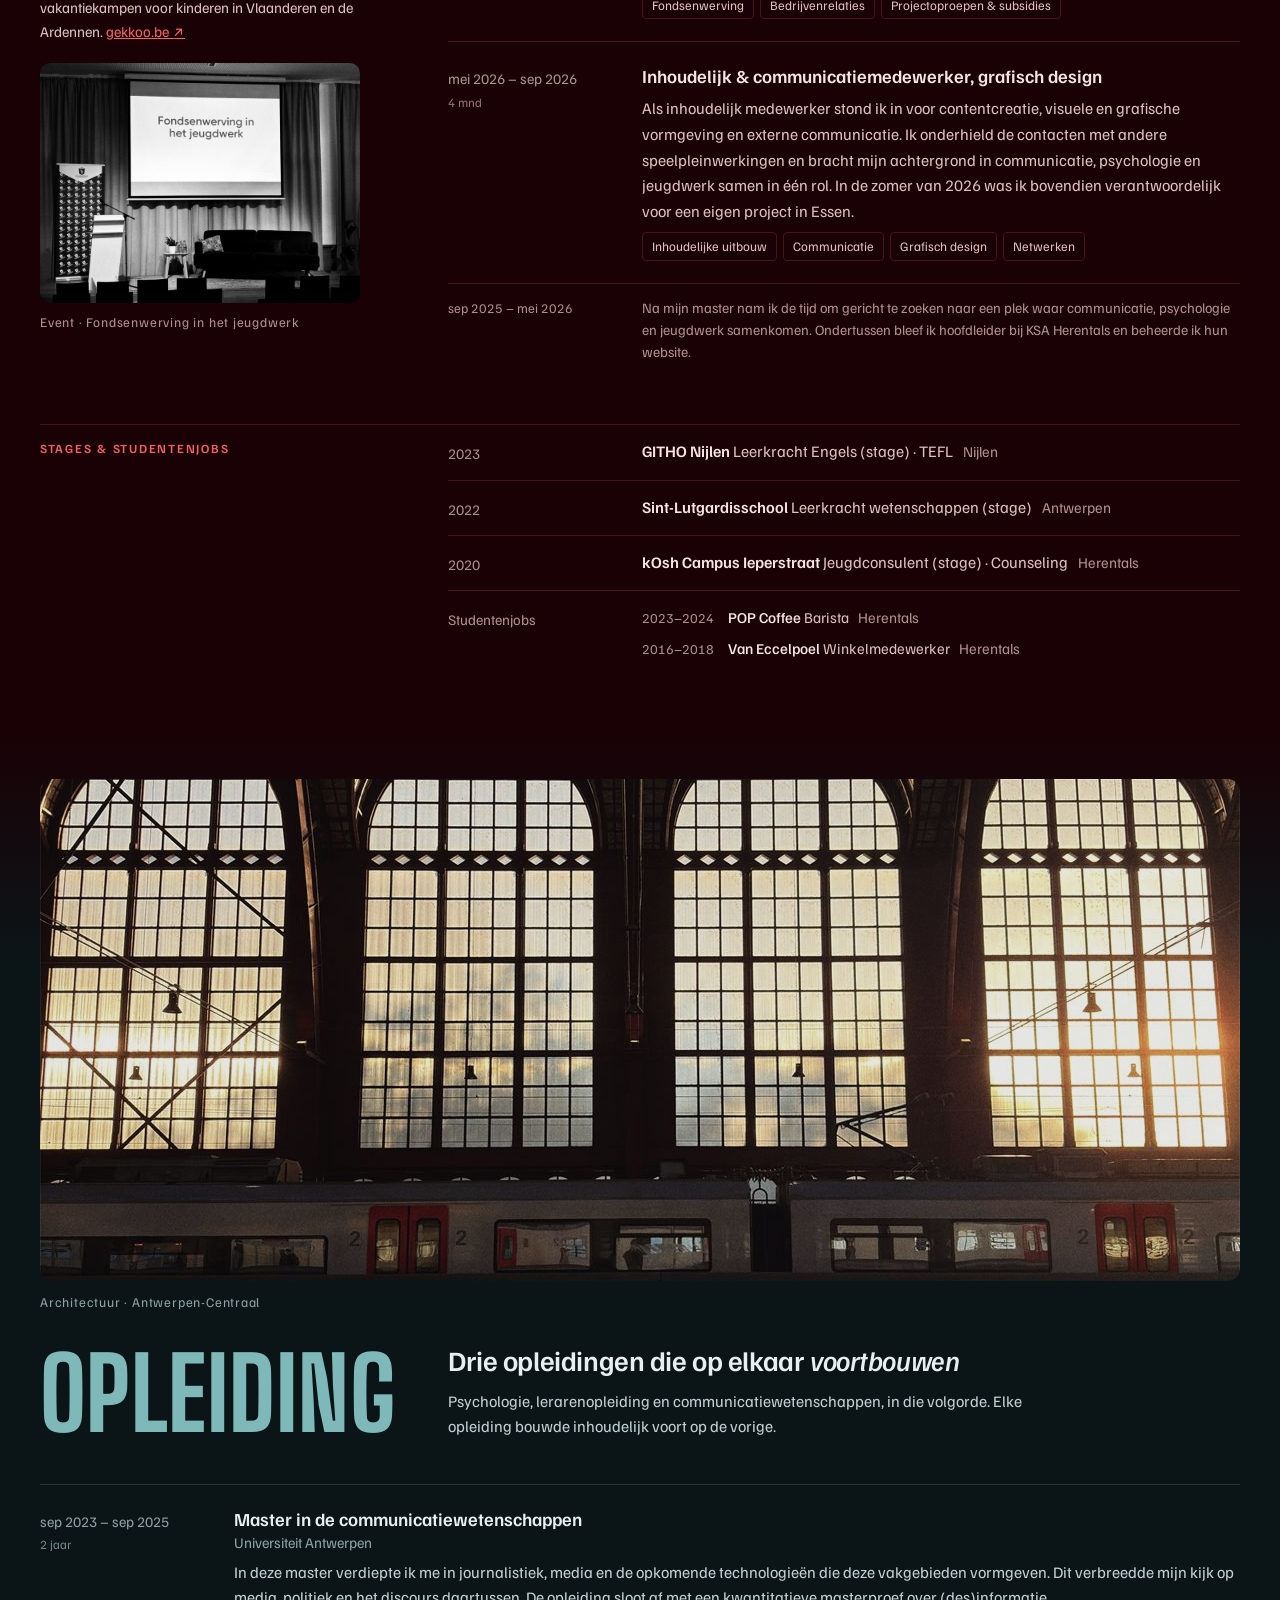
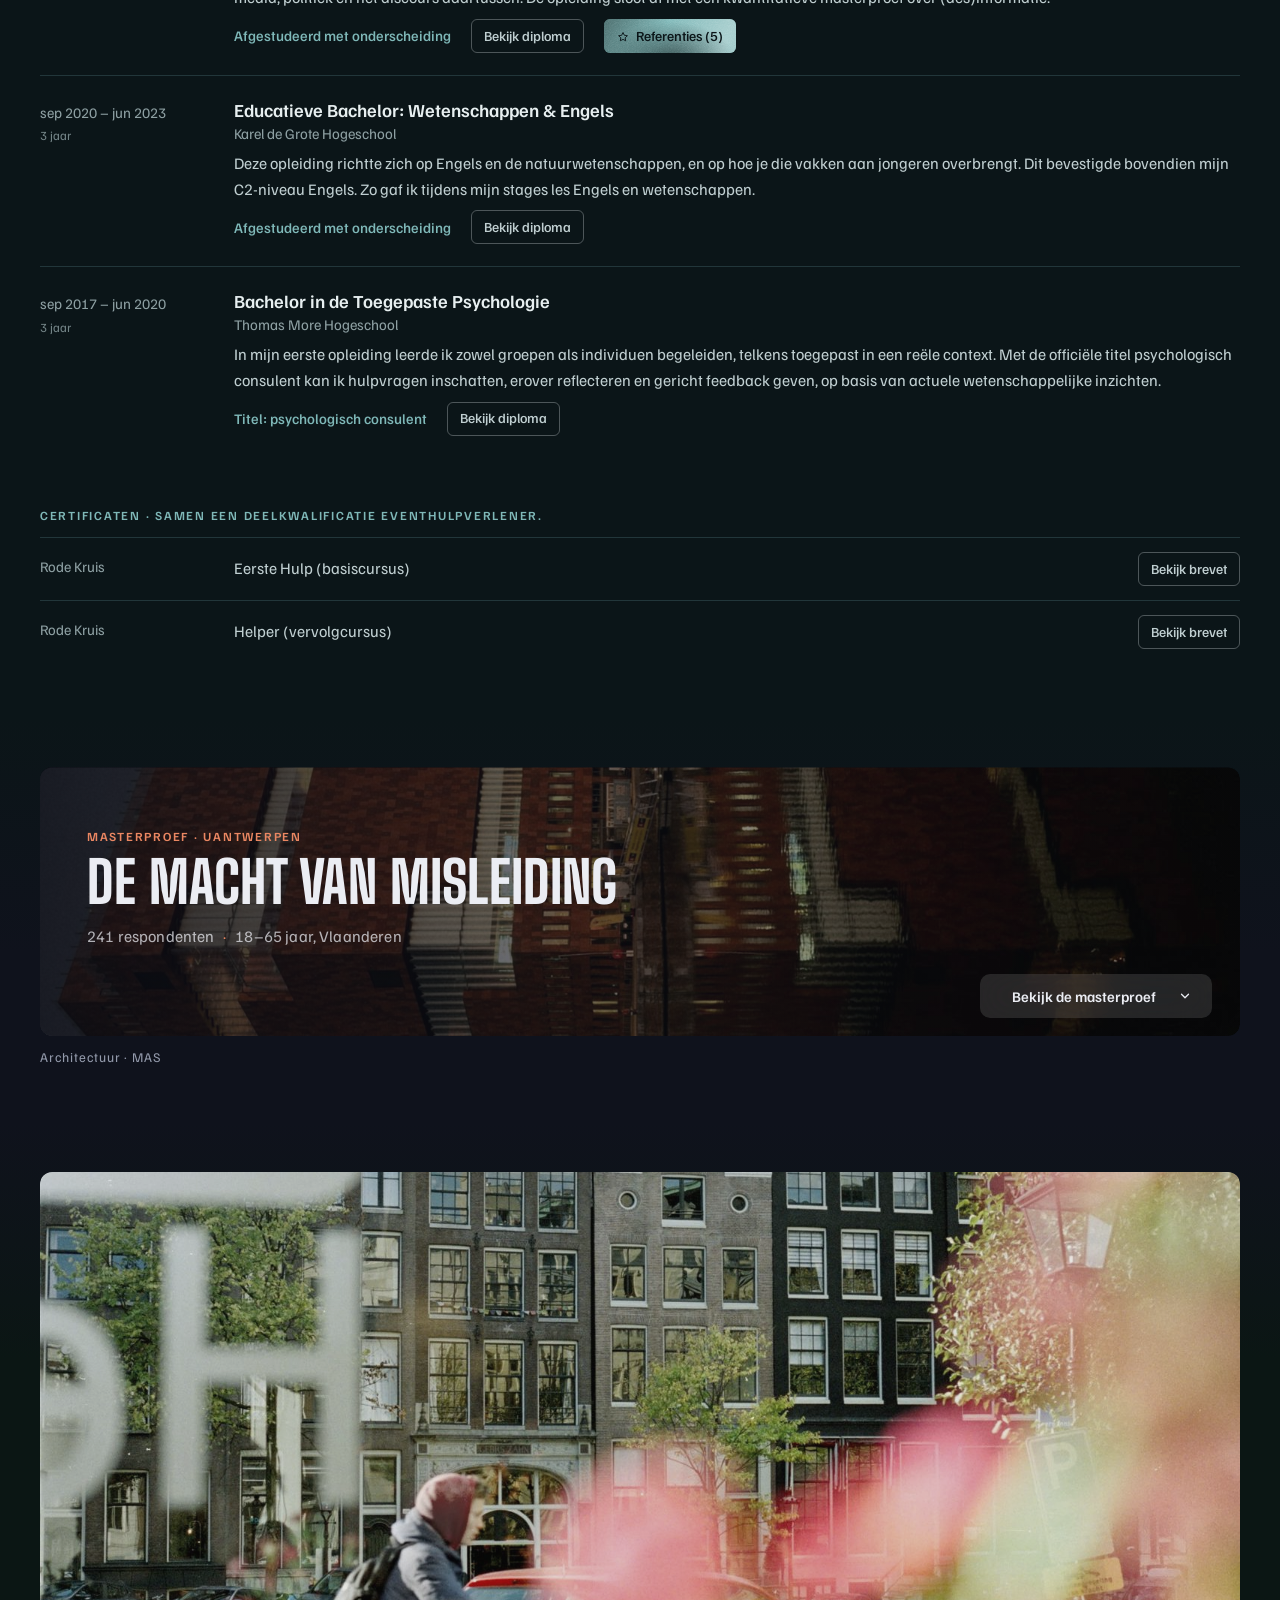
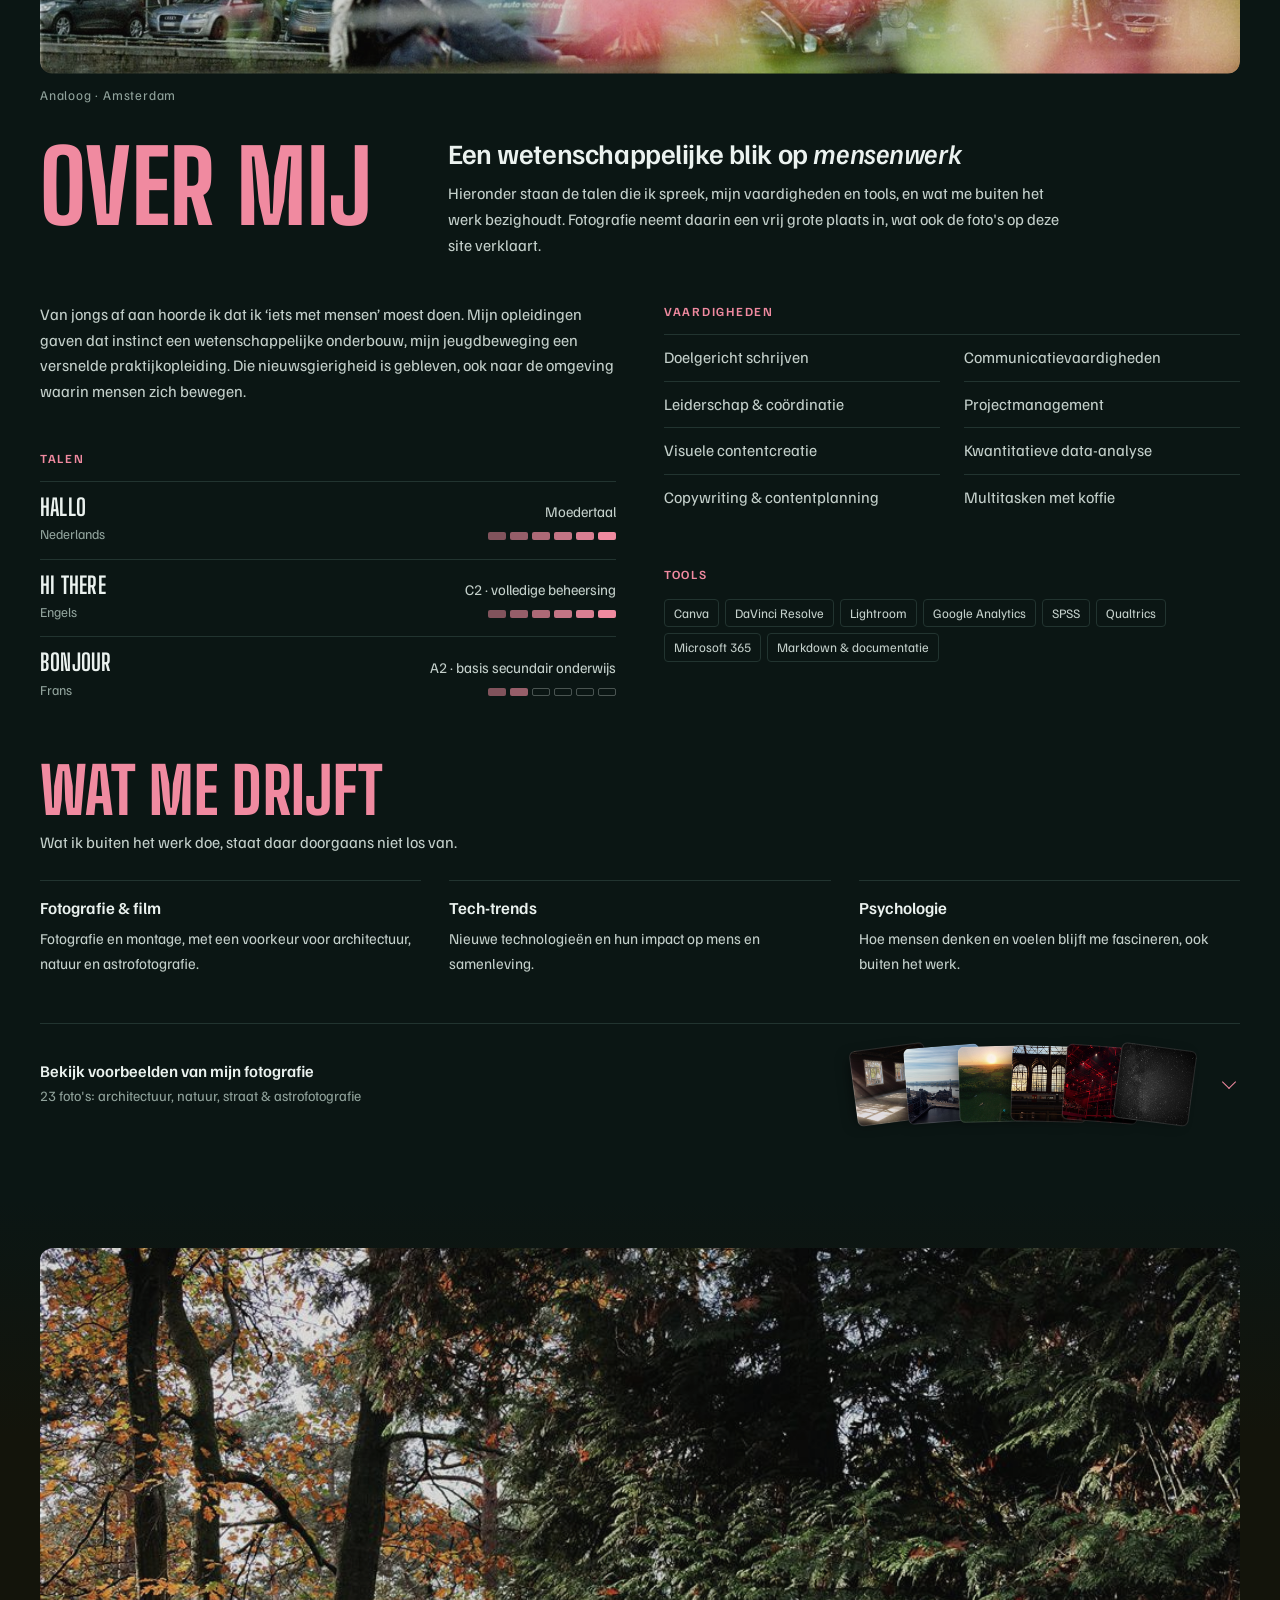
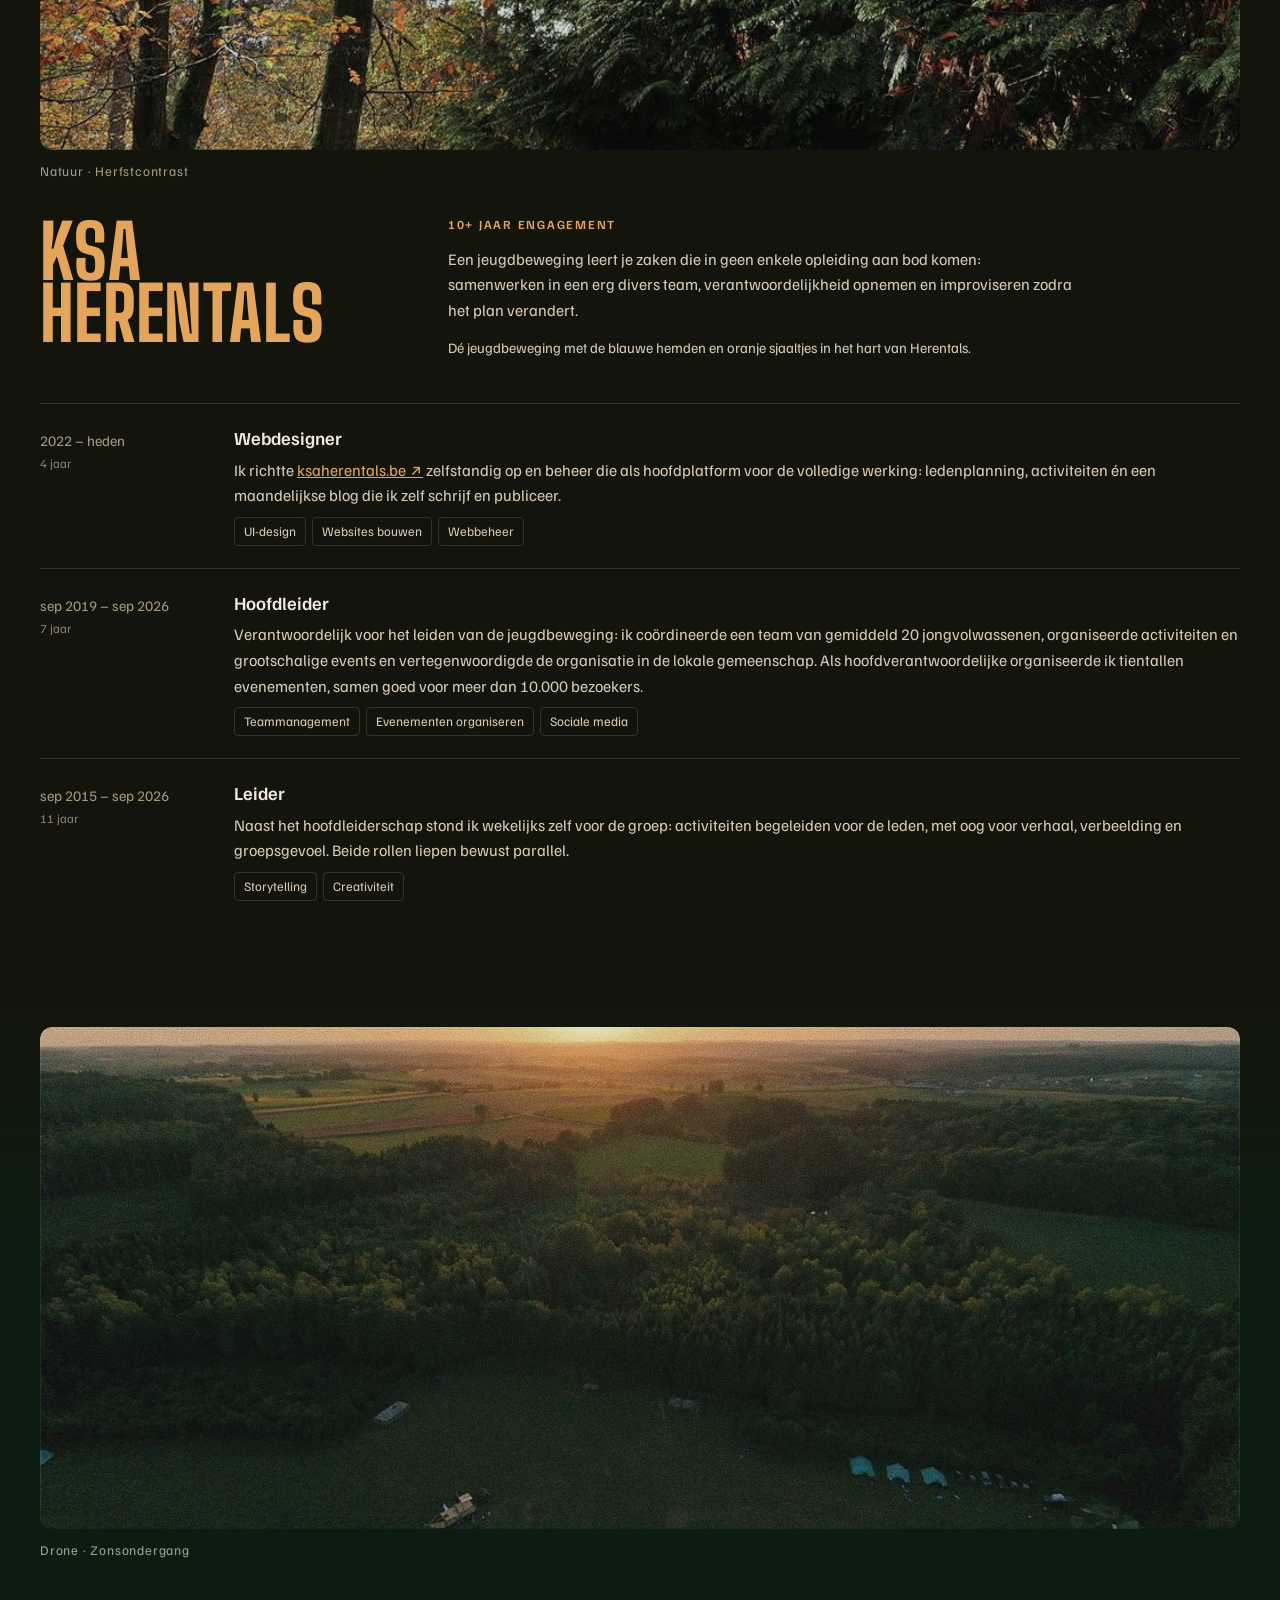
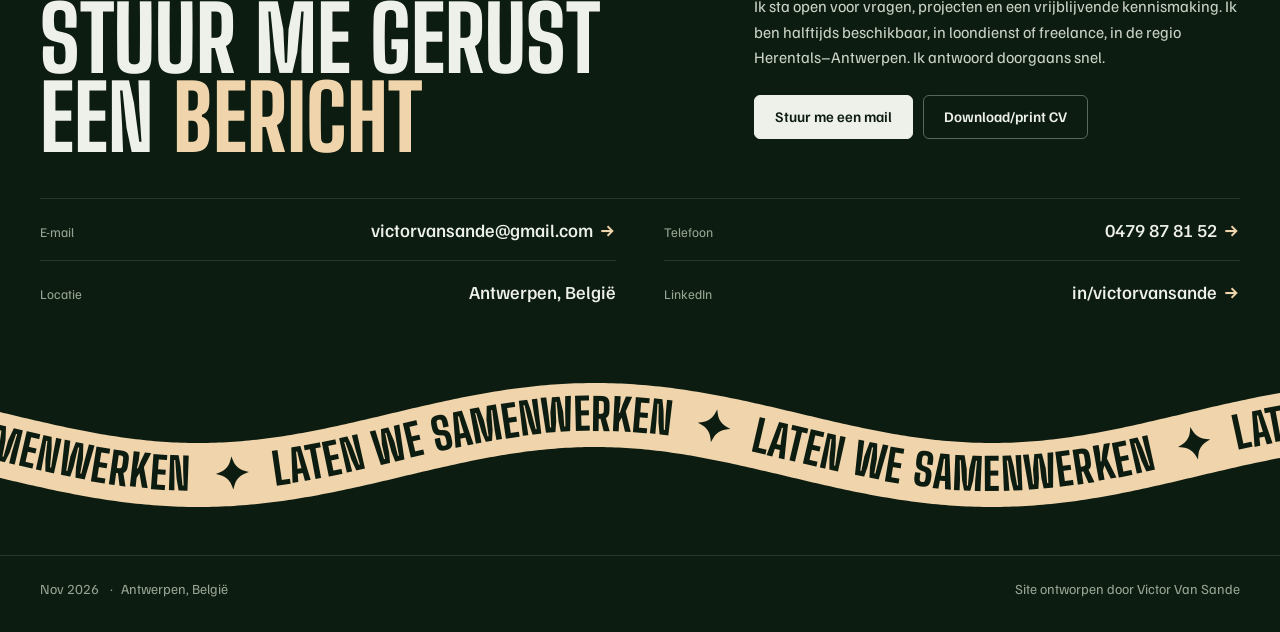
==== commit 1e0d4207: "Masterproef: titel in de themakleur Co-Authored-By: Claude Opus 5.5 <noreply@anthropic.com> Claude-S" ====
--- a/index.html
+++ b/index.html
@@ -53,7 +53,7 @@
       } catch (e) { /* private mode: intro wordt gewoon overgeslagen */ }
     })();
   </script>
-  <link rel="stylesheet" href="style.css?v=357" />
+  <link rel="stylesheet" href="style.css?v=358" />
   <script src="i18n.js?v=104" defer></script>
   <script src="vel.js?v=8" defer></script>
   <script src="main.js?v=135" defer></script>
--- a/style.css
+++ b/style.css
@@ -998,6 +998,8 @@
    streepjes bij de bevindingen, de namen van de promotoren en de randen van de
    trefwoorden. De knop blijft zoals elders. */
 .thesis .numbers dt { color: var(--g-acc); }
+/* de titel van de masterproef in het accent, zoals het label erboven (Victors vraag, nov 2026) */
+.thesis .sec-sub { color: var(--g-acc); }
 .thesis .tags span { border-color: color-mix(in srgb, var(--g-acc) 40%, transparent); }
 @media (hover: hover) { .thesis .tags span:hover { border-color: var(--g-acc); } }
 .thesis-grid { margin-top: 14px; }
